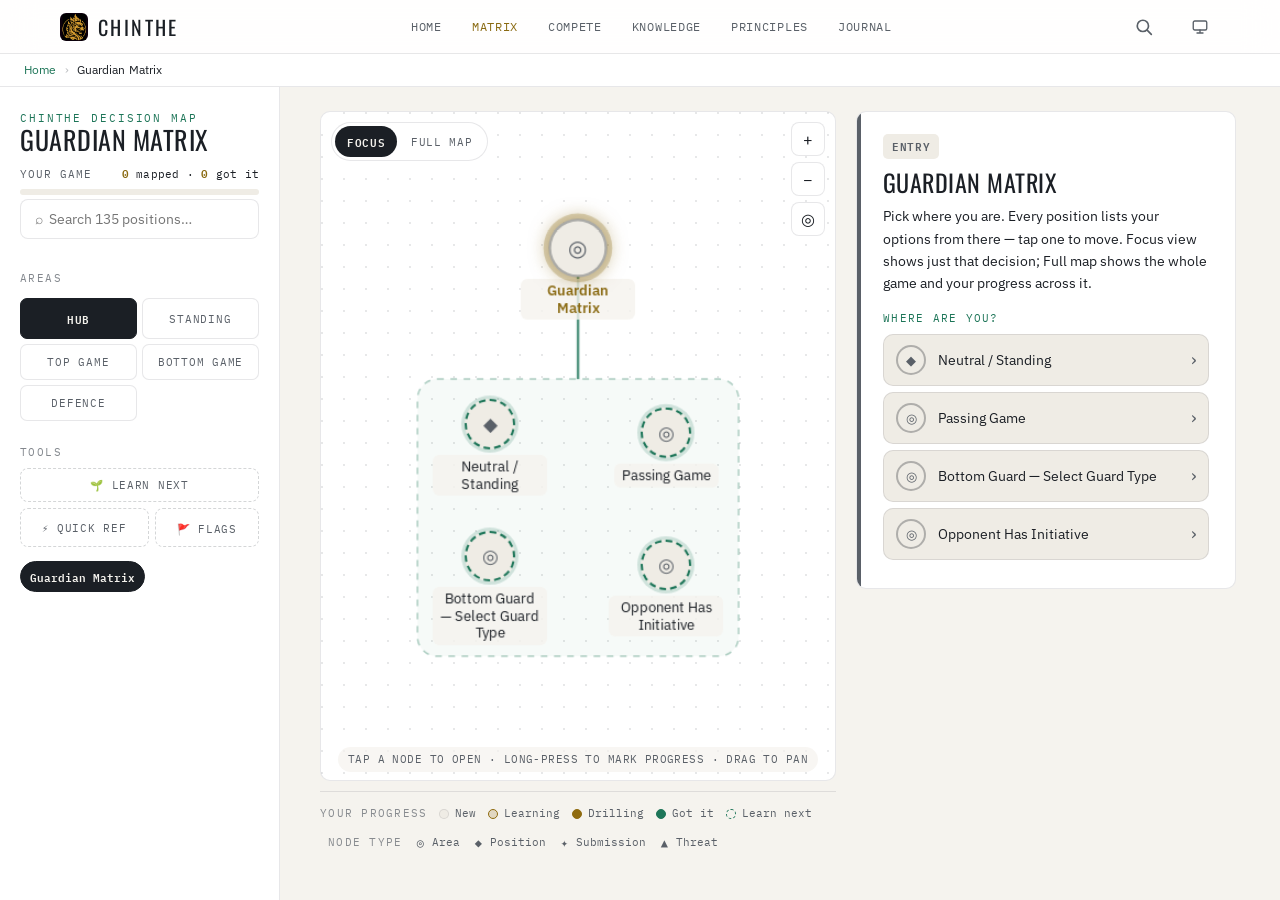
==== chinthe-guardian-matrix.html @ b6f57925 "Design system: light/dark/system themes, one app shell, 3-panel Knowledge Themes - Semantic tokens w" ====
<!DOCTYPE html>
<html lang="en">
<head>
<meta charset="UTF-8">
<script>/* theme before first paint: avoids a flash of the wrong theme */try{var t=localStorage.getItem("chinthe_theme");if(t==="light"||t==="dark")document.documentElement.setAttribute("data-theme",t);}catch(e){}</script>
<meta name="viewport" content="width=device-width, initial-scale=1.0">
<meta name="theme-color" content="#0A0E13" media="(prefers-color-scheme: dark)">
<meta name="theme-color" content="#F5F3EE" media="(prefers-color-scheme: light)">
<meta name="description" content="The Guardian Matrix: a no-gi competition decision map. Find your position, see every option, the ADCC points at stake, and how to drill it.">
<title>Guardian Matrix — CHINTHE</title>
<link rel="manifest" href="manifest.json">
<link rel="icon" type="image/png" href="chinthe-lion.png">
<link rel="preconnect" href="https://fonts.googleapis.com">
<link href="https://fonts.googleapis.com/css2?family=Oswald:wght@400;500;600;700&family=IBM+Plex+Sans:wght@400;500;600&family=IBM+Plex+Mono:wght@500;600&family=Noto+Sans+Myanmar:wght@400;600&display=swap" rel="stylesheet">
<link rel="stylesheet" href="chinthe.css">
<style>
/* ══════════════════════════════════════════════════════
   GUARDIAN MATRIX — Page-specific styles
   Tokens, resets, and nav come from chinthe.css
   This file: Matrix layout, sidebar, skill-tree canvas, nodes,
   detail cards, modals, flow view, controls.
   ONE cascade order. Zero !important.
══════════════════════════════════════════════════════ */

/* ── Matrix-local aliases → single source of truth in chinthe.css.
   No hard-coded colours here: these just give the app-shell shorter
   local names for the shared brand tokens. ── */
:root {
  --mat:        var(--bg);
  --mat-elev:   var(--surface);
  --mat-elev-2: var(--surface-2);
  --chalk:      var(--stone);
  --chalk-dim:  var(--stone-dim);
  /* --victory / --victory-dim inherited from chinthe.css */
}

/* ── Base body override (matrix is an app, not a document) ── */
body { background: var(--mat); color: var(--chalk); font-family: 'IBM Plex Sans', sans-serif; }

/* ══════════════════════════════════════════════════════
   MOBILE LAYOUT (default — single column, scrollable)
══════════════════════════════════════════════════════ */

/* Site nav uses chinthe.css .site-nav — override height for matrix */
.site-nav { height: var(--nav-h); }

/* Page shell: single column, full scroll */
.wrap {
  width: 100%;
  display: block; /* mobile: normal document flow */
}

/* Header (sidebar on desktop, stacked block on mobile) */
header {
  position: relative;   /* was sticky: it pinned ~430px of chrome over a 844px phone */
  z-index: 20;
  background: var(--mat);
  border-bottom: 1px solid var(--line);
  padding: 14px 16px 12px;
}

.eyebrow {
  font-family: 'IBM Plex Mono', monospace;
  font-size: var(--text-xs);
  letter-spacing: 0.2em;
  color: var(--jade-bright);
  text-transform: uppercase;
  margin-bottom: 2px;
}

.header-row {
  display: flex;
  align-items: flex-start;
  justify-content: space-between;
  gap: 12px;
  margin-bottom: 6px;
}

h1 {
  font-family: 'Oswald', sans-serif;
  font-weight: 400;
  font-size: 22px;
  letter-spacing: 0.03em;
  text-transform: uppercase;
  line-height: 1;
  margin: 0;
}
h1 span { color: var(--victory); }

.tagline  { font-size: 11px; color: var(--chalk-dim); line-height: 1.4; }
.myanmar-slot { font-family: 'Noto Sans Myanmar', sans-serif; font-size: var(--text-xs); color: var(--chalk-dim); margin-top: 2px; }

/* ── Progress card (mastery) ── */
.progress-card { margin-top: 12px; }
.progress-top { display: flex; align-items: baseline; justify-content: space-between; gap: 8px; margin-bottom: 6px; }
.progress-label { font-family: 'IBM Plex Mono', monospace; font-size: 10.5px; color: var(--chalk-dim); letter-spacing: 0.1em; text-transform: uppercase; }
.progress-figures { font-family: 'IBM Plex Mono', monospace; font-size: 11px; color: var(--chalk); letter-spacing: 0.02em; }
.progress-figures span { color: var(--gold); font-weight: 600; }
.progress-bar { height: 6px; border-radius: 999px; background: var(--mat-elev-2); overflow: hidden; }
.progress-bar-fill { height: 100%; width: 0; border-radius: 999px; background: linear-gradient(90deg, var(--victory), var(--jade-bright)); transition: width 0.4s ease; }

/* ── Nav groups: destinations and tools are different jobs, so they no
   longer sit in one undifferentiated row. ── */
.nav-group { margin-top: 14px; }
.nav-group-label {
  font-family: 'IBM Plex Mono', monospace;
  font-size: var(--text-xs);
  letter-spacing: 0.14em;
  text-transform: uppercase;
  color: var(--chalk-dim);
  opacity: 0.75;
  margin-bottom: 7px;
}

/* Section nav: horizontal scroll on mobile */
.section-nav {
  display: flex;
  gap: 6px;
  overflow-x: auto;
  scrollbar-width: none;
  padding-bottom: 2px;
}
.section-nav::-webkit-scrollbar { display: none; }

/* Tools read as secondary — ghosted until hovered */
.tool-row { display: flex; gap: 6px; flex-wrap: wrap; }
.tool-btn {
  flex: 1 1 auto;
  background: none;
  border: 1px dashed var(--line-strong);
  color: var(--chalk-dim);
  font-family: 'IBM Plex Mono', monospace;
  font-size: var(--text-xs);
  letter-spacing: 0.07em;
  text-transform: uppercase;
  padding: 9px 12px;
  border-radius: 8px;
  cursor: pointer;
  white-space: nowrap;
  transition: color 0.15s, border-color 0.15s;
}
.tool-btn:hover { color: var(--chalk); border-color: var(--chalk-dim); }

.nav-btn {
  flex-shrink: 0;
  background: var(--mat-elev);
  border: 1px solid var(--line);
  color: var(--chalk-dim);
  font-family: 'IBM Plex Mono', monospace;
  font-size: var(--text-xs);
  letter-spacing: 0.07em;
  text-transform: uppercase;
  padding: 8px 12px;
  border-radius: 8px;
  cursor: pointer;
  white-space: nowrap;
  transition: background 0.15s, color 0.15s, border-color 0.15s;
}
.nav-btn.active { background: var(--chalk); color: var(--mat); border-color: var(--chalk); font-weight: 600; }

/* ── Search: persistent, not a hidden toggle. With 102 nodes this is the
   fastest path to any position, so it earns permanent real estate. ── */
.search-panel { display: block; margin-top: 12px; }
.search-panel input {
  width: 100%;
  background: var(--mat-elev);
  border: 1px solid var(--line);
  border-radius: 8px;
  color: var(--chalk);
  font-family: 'IBM Plex Sans', sans-serif;
  font-size: 14px;
  padding: 11px 14px;
  outline: none;
}
.search-panel input:focus { border-color: var(--jade-bright); }
.search-results { margin-top: 8px; display: flex; flex-direction: column; gap: 6px; max-height: 240px; overflow-y: auto; }
.search-result {
  display: flex; justify-content: space-between; align-items: center;
  background: var(--mat-elev); border: 1px solid var(--line);
  border-radius: 8px; padding: 10px 12px; cursor: pointer; font-size: 13px;
}
.search-result:hover { background: var(--mat-elev-2); }
.search-empty { color: var(--chalk-dim); font-size: 12px; padding: 8px 2px; }

/* ── Chain breadcrumb ── */
.chain {
  display: flex;
  align-items: center;
  gap: 0;
  overflow-x: auto;
  padding: 10px 0 4px;
  scrollbar-width: none;
  margin-top: 8px;
}
.chain::-webkit-scrollbar { display: none; }
.chain-item { display: flex; align-items: center; flex-shrink: 0; }
.chain-node {
  font-family: 'IBM Plex Mono', monospace;
  font-size: var(--text-xs);
  padding: 5px 10px;
  border-radius: 999px;
  border: 1px solid var(--line);
  color: var(--chalk-dim);
  background: var(--mat-elev);
  white-space: nowrap;
  cursor: pointer;
}
.chain-node.current { color: var(--mat); background: var(--chalk); border-color: var(--chalk); font-weight: 600; }
.chain-link { width: 12px; height: 1px; background: var(--line); flex-shrink: 0; }

/* ── Main canvas ── */
/* Bottom padding clears the collapsed detail sheet's peek bar */
main { padding: 12px 16px 78px; }

/* ── Skill Tree ──
   A persistent, pannable/zoomable dendrogram (Diablo/Arc Raiders style).
   Node positions are computed once (buildTreeLayout) and never move —
   navigation only restyles states and re-centers the viewport. ── */
.tree-wrap {
  position: relative;
  width: 100%;
  height: 460px;
  margin-top: 4px;
  background:
    radial-gradient(circle at 1px 1px, var(--line) 1px, transparent 0) 0 0/22px 22px,
    var(--mat-elev);
  border: 1px solid var(--line);
  border-radius: var(--radius);
  overflow: hidden;
}
.tree-toolbar {
  position: absolute; top: 10px; right: 10px; z-index: 6;
  display: flex; flex-direction: column; gap: 6px;
}
.tree-tool-btn {
  width: 34px; height: 34px; border-radius: 8px;
  background: color-mix(in srgb, var(--surface) 85%, transparent); border: 1px solid var(--line);
  color: var(--chalk); font-family: 'IBM Plex Sans', sans-serif; font-size: 16px; line-height: 1;
  display: flex; align-items: center; justify-content: center;
  cursor: pointer; backdrop-filter: blur(6px); -webkit-backdrop-filter: blur(6px);
  transition: border-color 0.15s, color 0.15s;
}
.tree-tool-btn:hover { border-color: var(--gold); color: var(--gold); }
.tree-hint {
  position: absolute; left: 50%; bottom: 8px; transform: translateX(-50%);
  z-index: 6; font-family: 'IBM Plex Mono', monospace; font-size: 10.5px;
  letter-spacing: 0.04em; text-transform: uppercase; color: var(--chalk-dim);
  background: color-mix(in srgb, var(--bg) 70%, transparent); padding: 5px 10px; border-radius: 999px;
  pointer-events: none; opacity: 1; transition: opacity 0.4s;
  white-space: nowrap; max-width: calc(100% - 24px); overflow: hidden; text-overflow: ellipsis;
}
.tree-hint.faded { opacity: 0; }
.tree-viewport {
  position: absolute; inset: 0; overflow: hidden;
  cursor: grab; touch-action: none;
}
.tree-viewport.grabbing { cursor: grabbing; }
.tree-canvas {
  position: absolute; top: 0; left: 0;
  transform-origin: 0 0;
  will-change: transform;
}
.tree-edges { position: absolute; top: 0; left: 0; overflow: visible; pointer-events: none; }
.tree-edge {
  fill: none; stroke: color-mix(in srgb, var(--stone) 30%, transparent); stroke-width: 2;
  transition: stroke 0.3s, stroke-width 0.3s, filter 0.3s;
}
.tree-edge.lit {
  stroke: var(--gold); stroke-width: 3;
  filter: drop-shadow(0 0 4px color-mix(in srgb, var(--gold) 65%, transparent));
}
.tree-edge.tree-edge-jump { stroke-dasharray: 5 5; }
.tree-nodes { position: absolute; top: 0; left: 0; }

.tree-node {
  position: absolute; transform: translate(-50%, -50%);
  display: flex; flex-direction: column; align-items: center; gap: 5px;
  width: 104px; padding: 0; background: none; border: none; cursor: pointer;
  font-family: inherit;
}
.tree-node-badge {
  position: relative;
  width: 46px; height: 46px; border-radius: 50%; flex-shrink: 0;
  display: flex; align-items: center; justify-content: center;
  font-size: 17px; background: var(--mat-elev-2);
  border: 2px solid color-mix(in srgb, var(--stone) 30%, transparent); color: var(--chalk);
  transition: background 0.25s, border-color 0.25s, box-shadow 0.25s, transform 0.25s, color 0.25s;
  box-shadow: 0 2px 8px color-mix(in srgb, var(--shadow) 50%, transparent);
}
.tree-node-label {
  font-size: 13px; line-height: 1.2; text-align: center; color: var(--stone);
  max-width: 108px; background: color-mix(in srgb, var(--bg) 80%, transparent); border-radius: 6px;
  padding: 3px 7px; transition: color 0.25s;
}
/* Level-of-detail: when zoomed out for an overview, labels would render as
   unreadable slivers — hide them so the tree reads as a mastery heatmap.
   The focused node keeps its label. */
.tree-canvas.lod-badges .tree-node:not(.state-current) .tree-node-label { display: none; }
.tree-node-pts {
  display: block; margin-top: 1px; font-family: 'IBM Plex Mono', monospace;
  font-size: var(--text-xs); opacity: 0.85;
}

/* ── Mastery: the badge fill IS your progress on that node ──
   New (hollow grey) → Learning (amber outline) → Drilling (amber solid)
   → Got it (jade + ✓).

   SEMANTIC COLOUR RULE — one job per hue:
     gold    = brand / primary action / current focus / lit path   (navigation)
     amber   = in progress                                          (learning ramp)
     jade    = mastered / positive
     crimson = threat / destructive
     grey    = untouched / secondary
   The ramp deliberately avoids gold: it previously collided with the gold
   focus ring (a focused drilling node was gold-on-gold), and amber-vs-gold
   were too close to tell apart. Amber now carries the whole "in progress"
   idea, separated by fill weight instead of hue. */
.tree-node.m-new      .tree-node-badge { background: var(--surface-2); border-color: color-mix(in srgb, var(--stone) 32%, transparent); color: var(--stone-dim); }
.tree-node.m-learning .tree-node-badge { background: color-mix(in srgb, var(--victory) 16%, transparent); border-color: var(--victory); color: var(--victory); }
.tree-node.m-drilling .tree-node-badge { background: var(--victory); border-color: var(--victory); color: var(--on-accent); }
.tree-node.m-got      .tree-node-badge { background: var(--jade-bright); border-color: var(--jade-bright); color: var(--on-accent); }
.tree-node.m-got      .tree-node-label { color: var(--stone); }
.tree-node.m-new      .tree-node-label { color: var(--stone-dim); }

/* Got-it check pip */
.tree-node.m-got .tree-node-badge::after {
  content: "✓"; position: absolute; right: -4px; bottom: -4px;
  width: 16px; height: 16px; border-radius: 50%;
  background: var(--jade-bright); color: var(--on-accent);
  font-size: var(--text-xs); font-weight: 700; line-height: 1;
  display: flex; align-items: center; justify-content: center;
  border: 2px solid var(--mat);
}

/* "Learn next" cue — the growing edge of your game. Jade (growth/positive),
   a dashed ring so it never reads as the gold focus or an amber fill. */
.tree-node.is-suggested:not(.state-current) .tree-node-badge {
  border-color: var(--jade-bright);
  border-style: dashed;
  box-shadow: 0 0 0 3px color-mix(in srgb, var(--jade-bright) 18%, transparent);
}
@media (prefers-reduced-motion: no-preference) {
  .tree-node.is-suggested:not(.state-current) .tree-node-badge { animation: suggest-pulse 2.4s ease-in-out infinite; }
}
@keyframes suggest-pulse {
  0%, 100% { box-shadow: 0 0 0 3px color-mix(in srgb, var(--jade-bright) 12%, transparent); }
  50%      { box-shadow: 0 0 0 5px color-mix(in srgb, var(--jade-bright) 30%, transparent); }
}

.tree-node:hover:not(.state-current) .tree-node-badge { border-color: var(--gold); }

/* Focus: where you're reading right now — a gold ring layered over the
   mastery fill (so you see BOTH what you know and where you are). */
.tree-node.state-current .tree-node-badge {
  transform: scale(1.16);
  box-shadow: 0 0 0 4px color-mix(in srgb, var(--gold) 28%, transparent), 0 0 16px color-mix(in srgb, var(--gold) 55%, transparent);
}
.tree-node.state-current .tree-node-label { color: var(--gold); font-weight: 600; }

/* ── Decision focus on the tree ──
   The focused node, its options and the previous step stay full strength and
   readable at any zoom; everything else recedes. */
.tree-node.state-current, .tree-node.is-option, .tree-node.is-parent {
  transform: translate(-50%, -50%) scale(var(--focus-scale, 1));
  z-index: 2;
}
.tree-node.state-current { z-index: 3; }
.tree-node:not(.state-current):not(.is-option):not(.is-parent) { opacity: 0.42; transition: opacity 0.25s; }
.tree-node:not(.state-current):not(.is-option):not(.is-parent):hover { opacity: 1; }
.tree-node.is-option .tree-node-badge { border-color: var(--jade-bright); }
.tree-node.is-option .tree-node-label { color: var(--chalk); }
.tree-canvas.lod-badges .tree-node.is-option .tree-node-label,
.tree-canvas.lod-badges .tree-node.is-parent .tree-node-label { display: block; }
.tree-edge.option-edge { stroke: color-mix(in srgb, var(--jade-bright) 75%, transparent); stroke-width: calc(2.5px * var(--focus-scale, 1)); }
.tree-edge.lit { stroke-width: calc(3px * var(--focus-scale, 1)); }
.tree-edge.tree-edge-jump.option-edge { stroke-dasharray: calc(6px * var(--focus-scale, 1)) calc(6px * var(--focus-scale, 1)); }

/* ── Focus view: only the decision in front of you is drawn ── */
.tree-canvas.focus-view .tree-node:not(.state-current):not(.is-option):not(.is-parent),
.tree-canvas.focus-view .tree-edge:not(.focus-edge) { display: none; }
.tree-canvas.focus-view .tree-edge.focus-edge { stroke-dasharray: none; }
.tree-canvas.focus-view .tree-edge.focus-group { fill: color-mix(in srgb, var(--jade-bright) 4%, transparent); stroke: color-mix(in srgb, var(--jade-bright) 35%, transparent); stroke-width: 1.5; stroke-dasharray: 6 6; }
.tree-canvas.focus-view .tree-node.is-parent .tree-node-badge { border-style: dashed; }
.tree-canvas.focus-view .tree-node.is-parent .tree-node-label { color: var(--chalk-dim); }
@media (prefers-reduced-motion: no-preference) {
  .tree-canvas.focus-view .tree-node { transition: left 0.3s cubic-bezier(.2,.8,.2,1), top 0.3s cubic-bezier(.2,.8,.2,1); }
}
.view-switch {
  position: absolute; top: 10px; left: 10px; z-index: 6;
  display: inline-flex; padding: 3px; gap: 2px; border-radius: 999px;
  background: color-mix(in srgb, var(--surface) 88%, transparent); border: 1px solid var(--line);
  backdrop-filter: blur(6px); -webkit-backdrop-filter: blur(6px);
}
.view-switch button {
  font-family: 'IBM Plex Mono', monospace; font-size: var(--text-xs); letter-spacing: 0.06em;
  text-transform: uppercase; color: var(--chalk-dim); padding: 6px 12px; border-radius: 999px;
  min-height: 30px;
}
.view-switch button.active { background: var(--chalk); color: var(--mat); font-weight: 600; }
.view-switch button:focus-visible { outline: 2px solid var(--jade-bright); outline-offset: 1px; }

/* ── Options: the moves available from the focused node ── */
.came-from {
  display: inline-flex; align-items: center; gap: 4px; margin: 0 0 8px;
  background: none; border: none; padding: 2px 0; cursor: pointer;
  font-family: 'IBM Plex Mono', monospace; font-size: var(--text-xs);
  letter-spacing: 0.04em; color: var(--chalk-dim);
}
.came-from:hover { color: var(--chalk); }
.options { margin: 16px 0 6px; }
.options-label {
  font-family: 'IBM Plex Mono', monospace; font-size: var(--text-xs); color: var(--jade-bright);
  letter-spacing: 0.12em; text-transform: uppercase; margin-bottom: 8px;
}
.option-list { list-style: none; margin: 0; padding: 0; display: flex; flex-direction: column; gap: 6px; }
.option-btn {
  width: 100%; min-height: 48px; display: flex; align-items: center; gap: 12px;
  padding: 10px 12px; border-radius: 10px; text-align: left; cursor: pointer;
  background: var(--mat-elev-2); border: 1px solid var(--line); color: var(--chalk);
  font-family: inherit; transition: border-color 0.15s, background 0.15s;
}
.option-btn:hover, .option-btn:focus-visible { border-color: var(--jade-bright); background: var(--surface-3, var(--mat-elev-2)); }
.option-btn:focus-visible { outline: 2px solid var(--jade-bright); outline-offset: 2px; }
.option-glyph {
  width: 30px; height: 30px; flex-shrink: 0; border-radius: 50%;
  display: flex; align-items: center; justify-content: center; font-size: 13px;
  border: 2px solid color-mix(in srgb, var(--stone) 30%, transparent); color: var(--stone-dim); background: var(--surface-2);
}
.option-btn.m-learning .option-glyph { border-color: var(--victory); color: var(--victory); background: color-mix(in srgb, var(--victory) 16%, transparent); }
.option-btn.m-drilling .option-glyph { border-color: var(--victory); background: var(--victory); color: var(--on-accent); }
.option-btn.m-got      .option-glyph { border-color: var(--jade-bright); background: var(--jade-bright); color: var(--on-accent); }
.option-btn.type-threat .option-glyph { color: var(--danger); }
.option-title { flex: 1; min-width: 0; font-size: 14px; line-height: 1.3; }
.option-pts {
  flex-shrink: 0; font-family: 'IBM Plex Mono', monospace; font-size: 11px; font-weight: 600;
  padding: 3px 7px; border-radius: 5px;
}
.option-pts.pos  { background: var(--jade); color: var(--jade-bright); }
.option-pts.neg, .option-pts.loss { background: var(--danger-dim); color: var(--danger); }
.option-pts.win  { background: var(--victory); color: var(--mat); }
.option-arrow { flex-shrink: 0; color: var(--chalk-dim); font-size: 18px; line-height: 1; }
.detail-card .mastery-box { margin: 18px 0 0; }

@media (max-width: 899px) {
  .eyebrow, .tagline, .myanmar-slot { display: none; }
  .nav-group { margin-top: 10px; }
  .tool-row { flex-wrap: nowrap; overflow-x: auto; scrollbar-width: none; }
  .tool-row::-webkit-scrollbar { display: none; }
  .tool-btn { flex: 0 0 auto; }
  .tree-wrap { height: max(420px, calc(100svh - var(--nav-h) - 120px)); }
}


/* ── Back button ── */
.back-btn {
  display: inline-flex; align-items: center; gap: 6px;
  background: none; border: 1px solid var(--line);
  color: var(--chalk-dim); font-family: 'IBM Plex Mono', monospace;
  font-size: 11px; letter-spacing: 0.06em; text-transform: uppercase;
  padding: 7px 14px; border-radius: 999px; cursor: pointer;
  margin: 10px auto 0;
}
.back-btn:hover { border-color: var(--chalk-dim); color: var(--chalk); }
.back-row { display: flex; justify-content: center; }

/* ── Mobile: the node detail is a bottom sheet over the tree ──
   Previously it sat below the canvas, so every node tap meant scrolling
   down to read anything. As a sheet it rises where the thumb already is,
   and collapses to a peek bar that keeps the current node in view. ── */
#detailCard {
  position: fixed; left: 0; right: 0; bottom: 0; z-index: 60;
  max-height: 78vh; overflow-y: auto;
  background: var(--mat-elev);
  border-top: 1px solid var(--line-strong);
  border-radius: var(--radius-lg) var(--radius-lg) 0 0;
  box-shadow: 0 -8px 28px color-mix(in srgb, var(--shadow) 55%, transparent);
  transform: translateY(calc(100% - 54px));   /* collapsed → peek bar only */
  transition: transform 0.28s cubic-bezier(.2, .8, .2, 1);
  padding-bottom: calc(20px + env(safe-area-inset-bottom, 0px));
}
body.sheet-open #detailCard { transform: translateY(0); }

.sheet-handle {
  position: sticky; top: 0; z-index: 2;
  width: 100%; height: 54px;
  display: flex; align-items: center; gap: 10px;
  padding: 0 18px; background: var(--mat-elev);
  border: none; cursor: pointer; text-align: left;
  border-bottom: 1px solid var(--line);
}
.sheet-grabber {
  position: absolute; top: 7px; left: 50%; transform: translateX(-50%);
  width: 34px; height: 4px; border-radius: 999px; background: var(--line-strong);
}
.sheet-title {
  flex: 1; min-width: 0; overflow: hidden; text-overflow: ellipsis; white-space: nowrap;
  font-family: 'Oswald', sans-serif; font-size: 17px; letter-spacing: 0.02em;
  text-transform: uppercase; color: var(--chalk);
}
.sheet-caret { color: var(--chalk-dim); font-size: var(--text-xs); transition: transform 0.28s; }
body.sheet-open .sheet-caret { transform: rotate(180deg); }

/* ── Detail card ── */
.detail-card {
  background: var(--mat-elev); border: 1px solid var(--line);
  border-radius: var(--radius); padding: 18px 20px; margin-top: 0;
  position: relative; overflow: hidden;
}
.detail-card::before {
  content: ''; position: absolute; left: 0; top: 0; bottom: 0; width: 4px;
}
.detail-card.type-entry::before      { background: var(--chalk-dim); }
.detail-card.type-position::before   { background: var(--jade-bright); }
.detail-card.type-submission::before { background: var(--victory); }
.detail-card.type-counter::before    { background: var(--gold); }
.detail-card.type-threat::before     { background: var(--danger); }

.badges { display: flex; gap: 8px; align-items: center; margin-bottom: 10px; flex-wrap: wrap; }
.badge {
  font-family: 'IBM Plex Mono', monospace; font-size: 11px; font-weight: 600;
  letter-spacing: 0.06em; padding: 4px 9px; border-radius: 5px; text-transform: uppercase;
}
.badge.tag-entry      { background: var(--mat-elev-2); color: var(--chalk-dim); }
.badge.tag-position   { background: var(--jade); color: var(--jade-bright); }
.badge.tag-submission { background: var(--victory-dim); color: var(--victory); }
.badge.tag-counter    { background: var(--mat-elev-2); color: var(--gold); }
.badge.tag-threat     { background: var(--danger-dim); color: var(--danger); }
.badge.pts-pos  { background: var(--jade); color: var(--jade-bright); }
.badge.pts-neg  { background: var(--danger-dim); color: var(--danger); }
.badge.pts-win  { background: var(--victory); color: var(--mat); }
.badge.pts-loss { background: var(--danger-dim); color: var(--danger); }

.node-title {
  font-family: 'Oswald', sans-serif; font-weight: 400;
  font-size: 22px; text-transform: uppercase; letter-spacing: 0.02em;
  margin: 0 0 10px; line-height: 1.1;
}
.node-section { margin-top: 12px; }
.node-section .label {
  font-family: 'IBM Plex Mono', monospace; font-size: var(--text-xs); color: var(--chalk-dim);
  letter-spacing: 0.1em; text-transform: uppercase; margin-bottom: 4px;
}
.node-section p { margin: 0; font-size: 13.5px; line-height: 1.55; color: var(--chalk); }
.node-section.dim p     { color: var(--chalk-dim); }
.node-section.mistake p { color: var(--danger); }
.empty-note { text-align: center; color: var(--chalk-dim); font-size: 12px; margin-top: 10px; }

/* ── Mastery marker (in the detail card) ── */
.mastery-box {
  background: var(--mat-elev-2); border: 1px solid var(--line);
  border-radius: 10px; padding: 12px 14px; margin-bottom: 16px;
}
.mastery-box .label {
  font-family: 'IBM Plex Mono', monospace; font-size: 10.5px;
  color: var(--chalk-dim); letter-spacing: 0.1em; text-transform: uppercase; margin-bottom: 9px;
}
.mastery-btns { display: flex; gap: 6px; }
.mastery-btn {
  flex: 1; padding: 10px 6px; border-radius: 7px; cursor: pointer;
  font-family: 'IBM Plex Mono', monospace; font-size: 11.5px; letter-spacing: 0.03em; text-transform: uppercase;
  background: var(--mat-elev); border: 1px solid var(--line); color: var(--chalk-dim);
  transition: background 0.15s, border-color 0.15s, color 0.15s;
}
.mastery-btn:hover { border-color: var(--chalk-dim); color: var(--chalk); }
.mastery-btn.active.lvl-learning { background: color-mix(in srgb, var(--victory) 14%, transparent); border-color: var(--victory); color: var(--victory); font-weight: 600; }
.mastery-btn.active.lvl-drilling { background: color-mix(in srgb, var(--victory) 30%, transparent); border-color: var(--victory); color: var(--victory); font-weight: 600; }
.mastery-btn.active.lvl-got      { background: var(--jade); border-color: var(--jade-bright); color: var(--jade-bright); font-weight: 600; }

/* ── Quick ref list ── */
.quickref-list { display: flex; flex-direction: column; gap: 8px; }
.quickref-item {
  display: flex; justify-content: space-between; align-items: center;
  background: var(--mat-elev-2); border: 1px solid var(--line);
  border-radius: var(--radius); padding: 14px 16px; cursor: pointer;
}
.quickref-item:hover { background: var(--mat); }
.quickref-item .qr-title { font-family: 'Oswald', sans-serif; font-size: 16px; letter-spacing: 0.02em; text-transform: uppercase; }
.quickref-item .qr-sub { font-family: 'IBM Plex Mono', monospace; font-size: var(--text-xs); color: var(--chalk-dim); letter-spacing: 0.04em; margin-top: 2px; }
.qr-context { font-family: 'IBM Plex Mono', monospace; font-size: var(--text-xs); color: var(--jade-bright); margin-top: 2px; letter-spacing: 0.02em; }

/* ── Action row ── */
.action-row { display: flex; gap: 10px; flex-wrap: wrap; justify-content: center; margin-top: 14px; }
.export-row, .flag-row { display: none; }
.export-btn {
  background: none; border: 1px solid var(--gold); color: var(--gold);
  font-family: 'IBM Plex Mono', monospace; font-size: 11px; letter-spacing: 0.08em;
  text-transform: uppercase; padding: 9px 20px; border-radius: 999px; cursor: pointer;
}
.export-btn:hover { background: var(--gold-dim); }
.flag-btn {
  background: none; border: 1px solid var(--danger); color: var(--danger);
  font-family: 'IBM Plex Mono', monospace; font-size: 11px; letter-spacing: 0.08em;
  text-transform: uppercase; padding: 9px 20px; border-radius: 999px; cursor: pointer;
}
.flag-btn:hover { background: var(--danger-dim); }

/* ── Modals ── */
.modal-overlay {
  position: fixed; inset: 0; z-index: 100;
  background: var(--overlay);
  display: flex; align-items: flex-end; justify-content: center;
}
.modal {
  background: var(--mat-elev); border: 1px solid var(--line);
  border-radius: 16px 16px 0 0;
  width: 100%; max-width: 680px;
  padding: 20px 18px 36px;
  max-height: 80vh; display: flex; flex-direction: column; gap: 12px;
  overflow-y: auto;
}
.modal-header { display: flex; justify-content: space-between; align-items: center; }
.modal-title { font-family: 'Oswald', sans-serif; font-size: 20px; letter-spacing: 0.02em; text-transform: uppercase; }
.modal-close { background: none; border: none; color: var(--chalk-dim); font-size: 18px; cursor: pointer; padding: 4px; }
.modal-sub { font-family: 'IBM Plex Mono', monospace; font-size: 11px; color: var(--chalk-dim); letter-spacing: 0.04em; }
.modal-text {
  flex: 1; min-height: 120px; max-height: 35vh;
  background: var(--mat); border: 1px solid var(--line); border-radius: 8px;
  color: var(--chalk-dim); font-family: 'IBM Plex Mono', monospace; font-size: 11px;
  line-height: 1.6; padding: 12px; resize: none; outline: none; overflow-y: auto;
}
.modal-actions { display: flex; gap: 10px; }
.modal-action-btn {
  flex: 1; padding: 11px; border-radius: 8px; cursor: pointer;
  font-family: 'IBM Plex Mono', monospace; font-size: 11px; letter-spacing: 0.06em; text-transform: uppercase;
  border: 1px solid var(--line); background: var(--mat-elev-2); color: var(--chalk-dim);
  transition: opacity 0.15s;
}
.modal-action-btn.primary { background: var(--chalk); color: var(--mat); border-color: var(--chalk); }
.modal-action-btn:hover { opacity: 0.85; }
.modal-feedback {
  text-align: center; font-family: 'IBM Plex Mono', monospace; font-size: 11px;
  color: var(--jade-bright); letter-spacing: 0.08em; text-transform: uppercase;
}

/* ── Flag system ── */
.flag-type-row { display: flex; gap: 6px; flex-wrap: wrap; }
.flag-type-btn {
  flex: 1; min-width: 70px;
  background: var(--mat-elev-2); border: 1px solid var(--line); color: var(--chalk-dim);
  font-family: 'IBM Plex Mono', monospace; font-size: var(--text-xs); letter-spacing: 0.04em; text-transform: uppercase;
  padding: 8px 6px; border-radius: 6px; cursor: pointer; transition: background 0.15s;
}
.flag-type-btn.active { background: var(--danger-dim); color: var(--danger); border-color: var(--danger); font-weight: 600; }
#flagsCount { color: var(--danger); font-weight: 600; }
.flag-list-item {
  background: var(--mat-elev-2); border: 1px solid var(--line);
  border-left: 3px solid var(--danger); border-radius: 8px; padding: 12px 14px;
}
.flag-list-item .fl-title { font-family: 'Oswald', sans-serif; font-size: 15px; text-transform: uppercase; }
.flag-list-item .fl-meta { font-family: 'IBM Plex Mono', monospace; font-size: var(--text-xs); color: var(--chalk-dim); margin: 2px 0 6px; text-transform: uppercase; }
.flag-list-item .fl-note { font-size: 13px; line-height: 1.5; color: var(--chalk); }
.flag-list-item .fl-delete { margin-top: 8px; background: none; border: none; color: var(--chalk-dim); font-family: 'IBM Plex Mono', monospace; font-size: var(--text-xs); text-decoration: underline; cursor: pointer; padding: 0; }

/* ── Legend ── */
.legend {
  display: flex; gap: 12px; flex-wrap: wrap; align-items: center; justify-content: center;
  margin-top: 20px; padding-top: 14px; border-top: 1px solid var(--line);
  font-family: 'IBM Plex Mono', monospace; font-size: var(--text-xs); color: var(--chalk-dim);
}
.legend-heading { font-size: var(--text-xs); letter-spacing: 0.12em; text-transform: uppercase; color: var(--chalk-dim); opacity: 0.7; }
.legend-heading:not(:first-child) { margin-left: 8px; }
.legend-item { display: flex; align-items: center; gap: 6px; }
.dot { width: 10px; height: 10px; border-radius: 50%; border: 1.5px solid transparent; }
.dot.m-new      { background: var(--mat-elev-2); border-color: var(--line); }
.dot.m-learning { background: color-mix(in srgb, var(--victory) 20%, transparent); border-color: var(--victory); }
.dot.m-drilling { background: var(--victory); border-color: var(--victory); }
.dot.m-got      { background: var(--jade-bright); border-color: var(--jade-bright); }
.dot.dot-suggested { background: none; border-color: var(--jade-bright); border-style: dashed; }
.glyph-key { color: var(--chalk-dim); font-size: 12px; width: 12px; text-align: center; }

/* ── Brand footer ── */
footer.brand-footer {
  text-align: center; margin-top: 30px;
  font-family: 'IBM Plex Mono', monospace; font-size: var(--text-xs);
  color: var(--chalk-dim); letter-spacing: 0.12em; text-transform: uppercase;
}

/* ══════════════════════════════════════════════════════
   DESKTOP LAYOUT — 900px+
   True two-column app shell:
   LEFT  = sidebar (fixed width, full height, scrollable)
   RIGHT = canvas (flex remaining, full height, scrollable)
══════════════════════════════════════════════════════ */
@media (min-width: 900px) {

  /* Lock body to viewport — app frame, not document */
  html, body { height: 100%; overflow: hidden; }
  body { padding-bottom: 0; display: flex; flex-direction: column; }
  body > .site-nav, body > .breadcrumb { flex-shrink: 0; }

  /* Shell grid */
  .wrap {
    display: grid;
    grid-template-columns: 300px 1fr;
    grid-template-rows: 1fr;
    width: 100%;
    flex: 1 1 auto;
    min-height: 0;     /* fills what's left under nav + breadcrumb */
    overflow: hidden;
  }

  /* ── Sidebar ── */
  header {
    grid-column: 1;
    grid-row: 1;
    position: static;          /* grid places it; no sticky needed */
    height: 100%;
    overflow-y: auto;
    overflow-x: hidden;
    border-right: 1px solid var(--line);
    border-bottom: none;
    background: var(--mat-elev);
    padding: 20px 16px 40px;
    display: flex;
    flex-direction: column;
    gap: 0;
  }

  /* Sidebar title */
  h1             { font-size: 22px; }
  .tagline       { display: none; } /* not needed in app chrome */
  .myanmar-slot  { display: none; }
  .header-row    { margin-bottom: 8px; }
  .eyebrow       { font-size: var(--text-xs); margin-bottom: 3px; }
  .progress-card { margin-top: 4px; margin-bottom: 4px; }

  /* Sidebar nav: 2-column pill grid */
  .section-nav {
    display: grid;
    grid-template-columns: 1fr 1fr;
    gap: 5px;
    overflow: visible;
    margin-top: 12px;
    margin-bottom: 10px;
    padding-bottom: 0;
  }
  .nav-btn {
    flex-shrink: unset;
    width: 100%;
    text-align: center;
    font-size: 10.5px;
    padding: 9px 8px;
    border-radius: 7px;
    white-space: nowrap;
    overflow: hidden;
    text-overflow: ellipsis;
  }

  /* Search */
  .search-panel { margin-top: 0; margin-bottom: 10px; }
  .search-panel input { font-size: 14px; padding: 10px 14px; }
  .search-results { max-height: 240px; }

  /* Chain */
  .chain {
    flex-wrap: wrap;
    overflow: visible;
    gap: 4px;
    padding: 8px 0 4px;
    margin-top: 6px;
  }
  .chain-node { font-size: var(--text-xs); padding: 5px 9px; }

  /* ── Right canvas ── */
  main {
    grid-column: 2;
    grid-row: 1;
    height: 100%;
    overflow-y: auto;
    overflow-x: hidden;
    padding: 20px 28px 40px;
    display: flex;
    flex-direction: column;
  }

  /* Tree canvas fills remaining height in the flex column */
  .tree-wrap {
    flex: 1;
    min-height: calc(100vh - var(--nav-h) - 200px);
    height: auto;
    margin-top: 0;
  }

  /* Detail card — the mobile bottom sheet reverts to an inline card here */
  #detailCard {
    position: static; transform: none; max-height: none; overflow: visible;
    background: none; border-top: none; border-radius: 0; box-shadow: none;
    padding-bottom: 0; z-index: auto;
  }
  .sheet-handle { display: none; }
  .detail-card  { padding: 22px 26px; margin-top: 18px; }
  .node-title   { font-size: 26px; }
  .node-section p { font-size: 14px; line-height: 1.6; }

  /* Legend */
  .legend { justify-content: flex-start; }

  /* Modal: centered on desktop */
  .modal { border-radius: var(--radius-lg); align-self: center; }
}

/* Wide desktop: sidebar | tree | detail. The detail (objective, options,
   drills) sits beside the tree instead of below the fold. */
@media (min-width: 1024px) {
  .wrap { grid-template-columns: 248px 1fr; }
  header { padding: 18px 14px 32px; }
  main {
    display: grid;
    grid-template-columns: minmax(0, 1fr) clamp(340px, 30vw, 460px);
    grid-template-rows: minmax(0, 1fr) auto;
    column-gap: 20px;
    overflow: hidden;
    padding: 16px 20px 12px;
  }
  .tree-wrap { grid-column: 1; grid-row: 1; min-height: 0; height: auto; }
  .legend { grid-column: 1; grid-row: 2; margin-top: 10px; }
  .brand-footer { display: none; }
  .detail-pane {
    grid-column: 2; grid-row: 1 / 3; min-height: 0;
    overflow-y: auto; overscroll-behavior: contain; padding-right: 4px;
  }
  .detail-card { margin-top: 0; }
  .node-title { font-size: 24px; }
}

@media (min-width: 1280px) {
  .wrap { grid-template-columns: 280px 1fr; }
  header { padding: 24px 20px 48px; }
  main   { padding: 24px 40px 48px; }
  h1     { font-size: 24px; }
  .nav-btn         { font-size: 11px; padding: 10px 10px; }
}

@media (min-width: 1600px) {
  .wrap  { grid-template-columns: 300px 1fr; }
  main   { padding: 24px 32px 16px; column-gap: 28px; }
}
</style>

</head>
<body>
<nav class="site-nav">
  <div class="site-nav-inner">
    <a class="site-nav-brand" href="index.html">
      <img class="site-nav-lion" src="chinthe-lion.png" alt="" width="28" height="28">
      <span class="site-nav-wordmark">CHINTHE</span>
    </a>
    <div class="site-nav-links">
      <a class="site-nav-link" href="index.html">Home</a>
      <a class="site-nav-link active" href="chinthe-guardian-matrix.html">Matrix</a>
      <a class="site-nav-link" href="competition.html">Compete</a>
      <a class="site-nav-link" href="knowledge.html">Knowledge</a>
      <a class="site-nav-link" href="principles.html">Principles</a>
      <a class="site-nav-link" href="journal.html">Journal</a>
    </div>
  </div>
</nav>
<div class="wrap">
  <header>
    <div class="app-eyebrow">CHINTHE Decision Map</div>
    <div class="header-row">
      <h1 class="app-title">Guardian Matrix</h1>
    </div>
    <div class="tagline">Your map of the whole game. Study a node, mark what you're learning, watch your game fill in.</div>
    <div class="myanmar-slot">ခြင်္သေ့ — The Guardian Lion</div>

    <div class="progress-card">
      <div class="progress-top">
        <span class="progress-label">Your game</span>
        <span class="progress-figures"><span id="masteryMapped">0</span> mapped · <span id="masteryGot">0</span> got it</span>
      </div>
      <div class="progress-bar"><div class="progress-bar-fill" id="masteryBar"></div></div>
    </div>

    <div class="search-panel" id="searchPanel">
      <input type="search" id="searchInput" placeholder="⌕  Search 102 positions…" autocomplete="off" aria-label="Search positions">
      <div class="search-results" id="searchResults"></div>
    </div>

    <div class="nav-group">
      <div class="nav-group-label" id="areasLabel">Areas</div>
      <nav class="section-nav" id="sectionNav" aria-labelledby="areasLabel">
        <button class="nav-btn" data-jump="hub">Hub</button>
        <button class="nav-btn" data-jump="start">Standing</button>
        <button class="nav-btn" data-jump="pass">Top Game</button>
        <button class="nav-btn" data-jump="guard_bottom">Bottom Game</button>
        <button class="nav-btn" data-jump="def_start">Defence</button>
      </nav>
    </div>

    <div class="nav-group">
      <div class="nav-group-label">Tools</div>
      <div class="tool-row">
        <button class="tool-btn" type="button" id="learnNextBtn">🌱 Learn Next</button>
        <button class="tool-btn" type="button" id="quickRefToggle">⚡ Quick Ref</button>
        <button class="tool-btn" type="button" id="flagsToggle">🚩 Flags <span id="flagsCount"></span></button>
      </div>
    </div>

    <div class="chain" id="chainTrail"></div>
  </header>

  <main>
    <div class="tree-wrap" id="treeWrap">
      <div class="view-switch" role="group" aria-label="Tree view">
        <button type="button" data-view="focus">Focus</button>
        <button type="button" data-view="map">Full map</button>
      </div>
      <div class="tree-toolbar">
        <button class="tree-tool-btn" id="treeZoomIn" type="button" aria-label="Zoom in">+</button>
        <button class="tree-tool-btn" id="treeZoomOut" type="button" aria-label="Zoom out">−</button>
        <button class="tree-tool-btn" id="treeRecenter" type="button" aria-label="Center on current node">◎</button>
      </div>
      <div class="tree-hint" id="treeHint">Tap a node to open · Long-press to mark progress · Drag to pan</div>
      <div class="tree-viewport" id="treeViewport">
        <div class="tree-canvas" id="treeCanvas">
          <svg class="tree-edges" id="treeEdges"></svg>
          <div class="tree-nodes" id="treeNodes"></div>
        </div>
      </div>
    </div>
    <aside class="detail-pane" id="detailPane" aria-label="Selected position">
      <div id="detailCard"></div>
      <div class="action-row">
        <div class="export-row" id="exportRow" style="display:none;">
          <button class="export-btn" id="exportBtn">↗ Export this chain</button>
        </div>
        <div class="flag-row" id="flagRow" style="display:none;">
          <button class="flag-btn" id="flagBtn">🚩 Flag this node</button>
        </div>
      </div>
    </aside>

    <!-- Flag modal -->
    <div class="modal-overlay" id="flagModal" style="display:none;">
      <div class="modal">
        <div class="modal-header">
          <div class="modal-title">Flag: <span id="flagNodeTitle"></span></div>
          <button class="modal-close" id="flagModalClose">✕</button>
        </div>
        <div class="modal-sub">What's wrong, missing, or off about this node?</div>
        <textarea class="modal-text" id="flagInput" placeholder="e.g. 'The grip he showed was different — near hand on collar, not sleeve.'" style="color:var(--chalk);min-height:100px;"></textarea>
        <div class="flag-type-row">
          <button class="flag-type-btn active" data-flagtype="wrong">Wrong</button>
          <button class="flag-type-btn" data-flagtype="missing">Missing</button>
          <button class="flag-type-btn" data-flagtype="confusing">Confusing</button>
          <button class="flag-type-btn" data-flagtype="good">Actually great</button>
        </div>
        <div class="modal-actions">
          <button class="modal-action-btn primary" id="flagSubmit">Save flag</button>
        </div>
      </div>
    </div>

    <!-- Flags list modal -->
    <div class="modal-overlay" id="flagsListModal" style="display:none;">
      <div class="modal">
        <div class="modal-header">
          <div class="modal-title">All Flags</div>
          <button class="modal-close" id="flagsListClose">✕</button>
        </div>
        <div class="modal-sub" id="flagsListSub"></div>
        <div class="quickref-list" id="flagsListBody" style="max-height:45vh;overflow-y:auto;"></div>
        <div class="modal-actions">
          <button class="modal-action-btn primary" id="flagsCopyBtn">Copy all as text</button>
          <button class="modal-action-btn" id="flagsClearBtn">Clear all</button>
        </div>
        <div class="modal-feedback" id="flagsCopyFeedback" style="display:none;">✓ Copied</div>
      </div>
    </div>

    <!-- Export modal -->
    <div class="modal-overlay" id="exportModal" style="display:none;">
      <div class="modal">
        <div class="modal-header">
          <div class="modal-title">Chain Export</div>
          <button class="modal-close" id="modalClose">✕</button>
        </div>
        <div class="modal-sub" id="modalSub"></div>
        <textarea class="modal-text" id="exportText" readonly></textarea>
        <div class="modal-actions">
          <button class="modal-action-btn primary" id="copyBtn">Copy to clipboard</button>
          <button class="modal-action-btn" id="downloadBtn">Download .md</button>
        </div>
        <div class="modal-feedback" id="copyFeedback" style="display:none;">✓ Copied</div>
      </div>
    </div>

    <!-- Quick Reference modal -->
    <div class="modal-overlay" id="quickRefModal" style="display:none;">
      <div class="modal">
        <div class="modal-header">
          <div class="modal-title">Quick Reference</div>
          <button class="modal-close" id="quickRefClose">✕</button>
        </div>
        <div class="modal-sub">One tap to your core positions — no tree navigation.</div>
        <div class="quickref-list" id="quickRefList"></div>
      </div>
    </div>

    <div class="legend">
      <span class="legend-heading">Your progress</span>
      <div class="legend-item"><span class="dot m-new"></span> New</div>
      <div class="legend-item"><span class="dot m-learning"></span> Learning</div>
      <div class="legend-item"><span class="dot m-drilling"></span> Drilling</div>
      <div class="legend-item"><span class="dot m-got"></span> Got it</div>
      <div class="legend-item"><span class="dot dot-suggested"></span> Learn next</div>
      <span class="legend-heading">Node type</span>
      <div class="legend-item"><span class="glyph-key">◎</span> Area</div>
      <div class="legend-item"><span class="glyph-key">◆</span> Position</div>
      <div class="legend-item"><span class="glyph-key">✦</span> Submission</div>
      <div class="legend-item"><span class="glyph-key">▲</span> Threat</div>
    </div>

    <footer class="brand-footer">Chinthe — Guardian Matrix — Alpha</footer>
  </main>
</div>

<script>
// type: entry | position | submission | counter | threat
// points: number, "WIN", "LOSS", or null
const NODES = {
  hub: {
    title: "Guardian Matrix", type: "entry", points: null,
    mechanics: "Pick where you are. Every position lists your options from there — tap one to move. Focus view shows just that decision; Full map shows the whole game and your progress across it.",
    children: ["start","pass","guard_bottom","def_start"]
  },
  start: {
    title: "Neutral / Standing", type: "position", points: 0,
    objective: "Establish the tempo of the exchange — decide whether you're initiating or reacting, and act on it immediately rather than circling.",
    mechanics: "Match start or a reset. Under ADCC, no positive points are scored in the first half (negative points still count, including for pulling guard); points go live in the second half and overtime.",
    commonMistake: "Circling and hand-fighting without committing to an entry — wastes the neutral position, where you have the most initiative available.",
    drill: "Entry commitment drill: 30-second rounds, must commit to a shot or throw attempt at least once every 5 seconds — no stalling.",
    children: ["hand_fight","td_wrestling","td_judo","guard_pull","def_takedown_threat"]
  },
  td_wrestling: {
    title: "Wrestling Shot", type: "entry", points: null,
    objective: "Commit fully to the level change before the opponent can sprawl — hesitation is what gets shots stuffed.",
    mechanics: "Level change, penetration step, drive through the hips. Finish past the legs — don't settle for dumping them to guard.",
    commonMistake: "Shooting from too far away or not fully changing levels — a half-committed shot is the easiest one to sprawl.",
    drill: "Penetration step drill: 20 reps focusing on hip-to-heel drive and head position, partner stationary, then live at 50%.",
    children: ["td_clean","td_standard","def_headlock_threat"]
  },
  td_judo: {
    title: "Judo Throw Entry", type: "entry", points: null,
    objective: "Win the grip fight before attempting the throw — most failed throws are grip failures, not technique failures.",
    mechanics: "Grip fight to kuzushi (off-balance), commit to the throw — o-soto-gari, seoi-nage, or your preferred entry.",
    commonMistake: "Attacking the throw before establishing a dominant grip — telegraphs the attempt and gives the opponent time to counter or defend.",
    drill: "Grip fighting isolation: 2-minute rounds, no throws allowed, win the grip battle only.",
    children: ["td_clean","td_standard","turtle_from_throw"]
  },
  guard_pull: {
    title: "Guard Pull", type: "position", points: -1,
    objective: "If you pull guard, pull with immediate intent — have the sweep or submission attempt already in motion before you hit the floor.",
    mechanics: "ADCC scores pulling guard as −1 at any point in the match (sitting or jumping to guard and staying down 3+ seconds without a takedown attempt). Pull only with an attack already in motion — and remember the point.",
    commonMistake: "Pulling guard to stall rather than to attack — costs a point and signals passivity to the referee.",
    drill: "Guard pull to immediate attack: 10 reps, must be attacking a sweep or submission within 2 seconds of hitting the mat.",
    children: ["guard_bottom"]
  },
  td_clean: {
    title: "Clean Takedown", type: "position", points: 4,
    objective: "Convert the shot into a scoring position with zero recovery window for the opponent.",
    mechanics: "Any takedown that lands past the guard and is stabilised for 3 seconds. Under ADCC that scores 4 instead of 2 — the difference is driving past the legs rather than dumping them into guard.",
    commonMistake: "Finishing the takedown at the knees instead of driving through — leaves the pass still to be won separately.",
    drill: "10 reps: shot to crossbody pin, partner starts resisting the moment your hand touches the leg.",
    children: ["pass"]
  },
  td_standard: {
    title: "Standard Takedown", type: "position", points: 2,
    objective: "Bank the 2 points cleanly and immediately start the pass — don't pause to celebrate the takedown.",
    mechanics: "Ends in guard or half guard, opponent's hips down and held 3 seconds.",
    commonMistake: "Stalling on top after the takedown instead of attacking the pass — gives the opponent time to recover and invites a stalemate.",
    drill: "Takedown-to-pass chain: 10 reps shooting to a standard finish, pass attempt begins the moment the 3-second count ends.",
    children: ["pass","guard_bottom"]
  },
  td_stuffed: {
    title: "Front Headlock", type: "entry", points: null,
    objective: "You've stuffed their shot or snapped them down. The front headlock is the entry to your guillotine, D'Arce, anaconda and back take, so treat it as position gained.",
    mechanics: "Head and arm control in front of them, your chest on their head, hips back. Chin strap under their chin, and control their near arm. From here: guillotine, D'Arce (they post or reach), anaconda (arm-in, roll), or go-behind to the back.",
    commonMistake: "Disengaging and resetting to neutral after the sprawl instead of immediately establishing head-and-arm control.",
    drill: "Sprawl-and-control drill: partner shots are stuffed, 10 reps — measure time from sprawl to front headlock grip established.",
    children: ["guillotine","fh_darce","fh_anaconda","fh_go_behind","backtake_headlock"]
  },
  turtle_from_throw: {
    title: "Opponent Turtles", type: "entry", points: null,
    objective: "Stay connected and on the hip — don't let them stand back up out of turtle before the seatbelt is established.",
    mechanics: "Throw is defended by turning away or down — opponent ends in turtle.",
    commonMistake: "Pausing on top of the turtle to decide what to do — they will stand up in that window.",
    drill: "Throw-to-turtle-to-back chain: 10 reps, throw attempt → turtle position → seatbelt locked, no pauses between phases.",
    children: ["backtake_turtle","turtle_top"]
  },
  guard_bottom: {
    title: "Bottom Guard — Select Guard Type", type: "entry", points: null,
    objective: "Choose the guard that best matches your gripping situation and the opponent's passing posture — the wrong guard costs more energy than the right guard earns.",
    mechanics: "Six primary no-gi guards. Seated guard: upright, built for wrestling up and leg entries. Closed guard: posture control and submissions. Half guard: underhook battle. Butterfly: hooks and elevation. Single Leg X: one-leg control platform. X Guard: full elevation. Seated guard, butterfly and half guard suit athletes who like to wrestle up and fight for underhooks.",
    commonMistake: "Defaulting to closed guard in every scramble — closed guard is safe but low-return in no-gi; butterfly and half guard offer more back-take opportunities.",
    drill: "Guard type switching: partner starts passing, identify the guard type available from the scramble and call it before establishing. 10 reps.",
    children: ["guard_seated","guard_closed","guard_half","guard_butterfly","guard_slx","guard_x","def_guard_threat"]
  },
  guard_closed: {
    title: "Closed Guard", type: "position", points: 0,
    objective: "Keep their posture broken at all times — a broken posture makes submissions and sweeps live simultaneously.",
    mechanics: "Legs locked around their waist, feet crossed. Primary tools: posture break (pull their head down with a collar tie or arm drag), grip fight for wrist control, choose between sweep or submission based on their posture response.",
    commonMistake: "Holding closed guard passively without attacking — passive closed guard in no-gi invites a stacking pass and a referee's passivity warning.",
    drill: "Closed guard posture control: maintain broken posture for 30 seconds while partner attempts to posture up. 5 reps — if they posture, the rep resets.",
    children: ["cg_armbar","cg_triangle","cg_guillotine_entry","cg_kimura","cg_hip_bump","cg_scissor"]
  },
  cg_armbar: {
    title: "Armbar (Closed Guard)", type: "submission", points: "WIN",
    objective: "Use their postured-up response against them — the armbar from guard is most live when they try to push up and post.",
    mechanics: "Control the wrist, pull it across your centerline, hip escape 90 degrees to create the angle, swing the outside leg over their face, lock the thighs, lift the hips and extend.",
    commonMistake: "Attempting the armbar without hip-escaping to 90 degrees first — a square armbar from guard is easy to posture out of.",
    drill: "Hip-escape-to-armbar: from closed guard, partner postures, hip escape to 90 degrees before swinging the leg. Measure whether angle is achieved before the swing. 10 reps.",
    defense: "Stacking and posturing before the hip escape completes; hitchhiker grip.",
    children: ["armbar_defended"]
  },
  cg_triangle: {
    title: "Triangle (Closed Guard)", type: "submission", points: "WIN",
    objective: "Push one arm across and pull the head down simultaneously — both actions must happen at the same time, not sequentially.",
    mechanics: "Control one wrist, push it across their centerline (outside your leg), pull the head down with the other arm simultaneously, open the guard and swing the outside leg over the neck, lock figure-four with your legs — outside ankle behind the inside knee. Squeeze knees, pull head down, push hips up.",
    commonMistake: "Pushing the arm across without simultaneously breaking posture — they posture before the leg gets over.",
    drill: "Triangle entry timing: from closed guard, execute push-pull simultaneously, partner resists at 50%. 10 reps measuring simultaneous action.",
    defense: "Posturing before the leg locks; stacking and rotating the trapped arm out.",
    children: ["triangle_defended"]
  },
  cg_guillotine_entry: {
    title: "Guillotine Setup (Closed Guard)", type: "entry", points: null,
    objective: "Take the guillotine when their head drops inside the guard — the closed guard adds hip pressure that multiplies the choking effect.",
    mechanics: "When their head drops inside the guard: wrap the choking arm under the chin, close the guard and squeeze while pulling up and extending the hips. The guard pressure replaces the need for a figure-four finish — the hip extension does the work.",
    commonMistake: "Going for the guillotine with the head outside the guard — a head-outside guillotine from guard loses the hip-pressure advantage.",
    drill: "Closed guard guillotine entry: partner drops posture inside guard, wrap and close within 1 second. 10 reps.",
    children: ["guillotine"]
  },
  cg_kimura: {
    title: "Kimura (Closed Guard)", type: "submission", points: "WIN",
    objective: "Use the kimura as both a submission and a positional control tool — the grip itself controls their entire upper body before the finish.",
    mechanics: "When they post their far hand on the mat: catch the wrist with your near hand, rotate your far arm over the top and grab your own wrist (figure-four lock). Pull the wrist toward their shoulder blade while lifting the elbow. The closed guard prevents their escape while you rotate the arm.",
    commonMistake: "Letting them posture before the figure-four is locked — a kimura without the lock is easy to defend.",
    drill: "Kimura grip drill: from closed guard, establish the figure-four within 3 seconds of a partner posting their hand. 10 reps.",
    defense: "Clasping their own hands to prevent the figure-four; rolling toward the trapped arm to relieve shoulder pressure.",
    children: ["cg_hip_bump","cg_guillotine_entry"]
  },
  cg_hip_bump: {
    title: "Hip Bump Sweep", type: "position", points: 2,
    objective: "Time it to the moment they posture up and sit back — their weight comes off you and onto their heels, and that's when you sit up into them.",
    mechanics: "Open the guard and sit up, posting one hand on the mat behind you. Reach your other arm over their shoulder to trap their arm on that side. Drive your hips up and into them, rolling them toward the trapped arm, and come up in mount.",
    commonMistake: "Bumping while they're leaning into you — the sweep needs them sitting back. And forgetting to trap the arm, so they simply post on that side.",
    drill: "Hip bump timing: partner postures up on your signal, sit up and bump within half a second. 10 reps each side.",
    children: ["mount","cg_kimura"]
  },
  cg_scissor: {
    title: "Scissor Sweep", type: "position", points: 2,
    objective: "The scissor works best on opponents trying to stand or pull their hips back — use their forward posture against them.",
    mechanics: "From open guard: one shin across their hip (horizontal), other leg hooks behind their knee (vertical). Grip their sleeve or wrist and their collar or head. Simultaneously pull the sleeve toward the mat and scissor both legs — horizontal leg pushes the hip, vertical leg sweeps the knee.",
    commonMistake: "Using the scissor against a deeply postured opponent instead of one sitting relatively upright — it requires their weight to be forward.",
    drill: "Scissor sweep mechanics: partner in upright passing posture, both legs action is simultaneous. 10 reps each side.",
    children: ["pass_complete","mount"]
  },
  guard_half: {
    title: "Half Guard (bottom)", type: "position", points: 0,
    objective: "The underhook is the entire game — with it you have a back take, a sweep, and a stand-up. Without it you have nothing.",
    mechanics: "One of their legs is trapped between both of yours. Immediate priorities: deny their cross-face, fight for the near-side underhook, hip escape to your side. Never be flat on your back in half guard.",
    commonMistake: "Being flat on your back in half guard — flat half guard gives them the cross-face, which leads to the whizzer, which shuts everything down.",
    drill: "Half guard base: from flat half guard, hip escape to your side within 2 seconds. 10 reps against a partner actively trying to flatten you.",
    children: ["hg_underhook","hg_dogfight","hg_back_take","def_guard_threat"]
  },
  hg_underhook: {
    title: "Underhook Battle (Half Guard)", type: "entry", points: null,
    objective: "Win the underhook race — it determines which direction the entire half guard resolves.",
    mechanics: "From your side in half guard: drive the near arm under their armpit before they can establish the whizzer over it. Once the underhook is in, bump their weight off you and either take the back or sit up to the dog fight.",
    commonMistake: "Reaching for the underhook before hip-escaping to your side — reaching from flat allows them to easily whizzer the arm down.",
    drill: "Underhook race: both players in half guard, race to establish underhook OR whizzer from start position. First grip wins. 15 reps.",
    children: ["hg_dogfight","hg_old_school","hg_back_take"]
  },
  hg_dogfight: {
    title: "Dog Fight (Half Guard)", type: "position", points: 0,
    objective: "Commit to the back take or the sweep within 2 seconds — the dog fight is a decision point, not a resting position.",
    mechanics: "Both athletes on all fours, half guard still active. Underhook gives you initiative: take the back (step behind and insert hooks) or dump them forward (sweep). They're trying to re-flatten you or take your back. Make the call quickly.",
    commonMistake: "Staying in the dog fight too long — indecision lets the passer re-establish chest-to-chest pressure and start flattening you.",
    drill: "Dog fight decision: reach dog fight, go live — commit to back take or forward sweep within 2 seconds. 10 reps.",
    children: ["hg_back_take","hg_old_school","pass_smash"]
  },
  hg_old_school: {
    title: "Old School Sweep (Half Guard)", type: "position", points: 2,
    objective: "Use the underhook to block their weight transfer and roll them — when they're base-heavy over you, the old school catches them.",
    mechanics: "From underhook in dog fight: block their near leg with your trapped leg, use the underhook to pull their shoulder toward you and roll them over the trapped leg. Come up in top position.",
    commonMistake: "Attempting the sweep before their weight commits forward — a balanced opponent absorbs the roll and dumps you onto your back.",
    drill: "Old school timing: from dog fight, partner commits weight forward on signal, execute within half a second. 10 reps.",
    children: ["pass_complete","mount"]
  },
  hg_back_take: {
    title: "Back Take (from Half Guard)", type: "position", points: 3,
    objective: "The underhook in half guard is the most direct no-gi back take available after the front headlock — use it every time it's live.",
    mechanics: "From underhook in dog fight: step the inside foot behind their hip (outside step), drive the underhook shoulder through toward their back, follow with the outside leg and establish hooks. Seatbelt goes on as you come behind them.",
    commonMistake: "Reaching for the back with the hands before the inside foot steps — no footwork means no angle, and they can simply face you down.",
    drill: "Half guard back take: from underhook in dog fight, step-and-follow to hooks in. 10 reps measuring whether both hooks are established before the seatbelt.",
    children: ["rnc"]
  },
  guard_butterfly: {
    title: "Butterfly Guard", type: "position", points: 0,
    objective: "Stay upright and active — butterfly guard is dead the moment you lean back. Sit tall, threaten underhooks, force them to choose between the sweep and the back take.",
    mechanics: "Seated, both hooks inside their legs (insteps under their thighs). Grips: double underhooks (back take threat), one underhook one overhook (sweep), or wrist control. Every frame and grip must threaten something — passive butterfly is just sitting on the floor.",
    commonMistake: "Leaning back with butterfly hooks — leaning back removes your ability to elevate, kills the sweep threat, and eliminates the back take threat simultaneously.",
    drill: "Butterfly posture: maintain upright posture with active hooks for 2 minutes against a standing or kneeling partner. Never lean back.",
    children: ["bg_elevate","bg_arm_drag","bg_x_entry","def_guard_threat"]
  },
  bg_elevate: {
    title: "Butterfly Elevator Sweep", type: "position", points: 2,
    objective: "Lift at the exact moment they commit their weight to one side — off-balance opponents are swept, balanced ones aren't.",
    mechanics: "From butterfly with an underhook: wait for their weight to shift over one hip. Drive the hook on that side up into their inner thigh while pulling their upper body down with the underhook. The lift and the pull happen simultaneously — not sequentially. End in mount or top-half.",
    commonMistake: "Lifting when they're square and balanced — a square opponent absorbs the hook and the attempt telegraphs your intent.",
    drill: "Elevator timing: partner shifts weight randomly, lift only when they're one-sided. 10 reps, must be correctly timed.",
    children: ["mount","pass_complete"]
  },
  bg_arm_drag: {
    title: "Arm Drag (Butterfly)", type: "entry", points: null,
    objective: "The arm drag from butterfly is one of the most reliable no-gi back takes — the hooks create positional control that makes the drag stick.",
    mechanics: "From butterfly: control their wrist with your near hand, far hand grips behind their tricep. Pull the wrist across your centerline while bumping the arm-dragged side with your butterfly hook. Their arm crosses their body, exposing the back — step around and establish hooks.",
    commonMistake: "Dragging the arm without simultaneously bumping with the butterfly hook — the drag alone without the hook is easy to resist.",
    drill: "Arm drag to back: arm drag with simultaneous hook bump, finish at seatbelt. 10 reps.",
    children: ["bg_back_take"]
  },
  bg_x_entry: {
    title: "Entry to Single Leg X", type: "entry", points: null,
    objective: "Use the butterfly hook already inside to transition to single leg X when they stand or base back — the entry is nearly automatic.",
    mechanics: "When they stand or base back: slide one butterfly hook to their ankle (becomes the X hook), other hand grabs their ankle or heel, sit back and establish SLX with full leg control.",
    commonMistake: "Reaching for the heel before hip-escaping to perpendicular — the SLX requires you on your back perpendicular to their leg, not seated.",
    drill: "Butterfly-to-SLX: partner bases back on signal, complete SLX entry within 1 second. 10 reps.",
    children: ["guard_slx"]
  },
  guard_slx: {
    title: "Single Leg X (SLX)", type: "position", points: 0,
    objective: "Control the heel and the hip simultaneously — without both, the SLX is just a leg in your lap.",
    mechanics: "One hook under their knee (X hook / inside hook), outside hand controls the heel, inside hand frames on their hip or controls the ankle. Perpendicular to their leg. Active platform for sweeps, back takes, and leg entanglement entries.",
    commonMistake: "Holding SLX without heel control — without the heel they have full mobility and the guard collapses under any pressure.",
    drill: "SLX control: establish SLX, partner attempts to step over and clear, maintain heel and hip control for 30 seconds. 5 reps.",
    children: ["slx_sweep","slx_back_take","leg_entanglement","guard_x"]
  },
  slx_sweep: {
    title: "SLX Sweep", type: "position", points: 2,
    objective: "Elevate and rotate the controlled leg to off-balance rather than pulling straight back — a straight pull lets them hop over.",
    mechanics: "From SLX: drive the X hook up into their inner thigh to break their base on that side, simultaneously rotate the leg outward. Come up to top position as they go down.",
    commonMistake: "Pulling the controlled leg toward you without the rotational component — they step over the straight pull and maintain standing base.",
    drill: "SLX sweep: drive the hook up and rotate simultaneously, partner at 50% resistance. 10 reps.",
    children: ["pass_complete","mount"]
  },
  slx_back_take: {
    title: "Back Take (from SLX)", type: "position", points: 3,
    objective: "Use the leg control to spin behind rather than sweeping — when they base back against the sweep, the back take opens.",
    mechanics: "From SLX, when they post the far leg to defend the sweep: release the X hook, spin under them and behind, establish hooks as they step over. Heel control stays live throughout the spin.",
    commonMistake: "Releasing heel control before the spin is complete — losing the heel lets them step away and disengage entirely.",
    drill: "SLX back take spin: partner resists the sweep and posts the far leg, complete the spin to hooks-in. 10 reps.",
    children: ["rnc"]
  },
  guard_x: {
    title: "X Guard", type: "position", points: 0,
    objective: "Get under their hips and take one leg off the floor — X guard works when their weight is balanced on a single foot.",
    mechanics: "You're underneath them controlling one leg: one foot pushes the front of that hip or thigh, the other hooks behind the same knee, so your legs cross in an X. Hug the controlled leg. Extend the hooks to lift it — they're left balancing on the other foot, which is what the sweeps attack.",
    commonMistake: "Playing X guard from too far away — if your hips aren't under theirs, you can't lift the leg and they simply step out.",
    drill: "X guard entry and lift: from butterfly or SLX, get under the hips, establish X and lift the leg so partner is on one foot. Hold 3 seconds, 10 reps.",
    children: ["xg_back_sweep","xg_front_sweep","xg_stand_up"]
  },
  xg_back_sweep: {
    title: "Back Dump Sweep (X Guard)", type: "position", points: 2,
    objective: "Dump them backward while they're balanced on one foot — the lifted leg can't post.",
    mechanics: "From X guard with the leg lifted: extend your legs to push them backward while holding the controlled leg to your chest. They fall back; come up on top to pass or establish position.",
    commonMistake: "Attempting the dump before the leg is lifted — they keep both feet down and stay standing.",
    drill: "X guard back dump: elevation first, dump second. 10 reps measuring complete elevation before committing.",
    children: ["mount","pass_complete"]
  },
  xg_front_sweep: {
    title: "Front Trip Sweep (X Guard)", type: "position", points: 2,
    objective: "Redirect their base forward when they try to step out — the front trip uses their own momentum against them.",
    mechanics: "From X, when they try to step out by bringing one foot forward: angle your X hooks to redirect that stepping leg across their base while pushing their hips forward. They trip over their own step.",
    commonMistake: "Forcing the front sweep when they haven't stepped — the front trip requires their momentum in the forward direction.",
    drill: "Front trip reaction: from X, partner steps forward on signal, execute within half a second. 10 reps.",
    children: ["pass_complete","mount"]
  },
  xg_stand_up: {
    title: "Stand Up (from X Guard)", type: "position", points: 0,
    objective: "Convert X guard control into a takedown attempt — you have their leg and full elevation, don't just reset to neutral.",
    mechanics: "From X with elevation: as they posture or back away, follow them up by coming to a knee then standing — maintain ankle grip throughout. From standing with ankle control, enter a single-leg finish.",
    commonMistake: "Standing up and releasing ankle control — you go from full leg control to neutral standing with no advantage.",
    drill: "X guard to single leg: from X elevation, stand up maintaining the ankle grip, finish the single leg. 10 reps.",
    children: ["td_wrestling","td_clean","start"]
  },
  sweep: {
    title: "Sweep", type: "position", points: 2,
    objective: "Finish past their guard whenever the angle is there — a clean sweep scores 4, a sweep that lands in their guard scores 2.",
    mechanics: "Bottom to top from guard, stabilised for 3 seconds. Under ADCC, ending past the guard (clean sweep) scores 4 instead of 2.",
    commonMistake: "Sweeping directly into the opponent's guard instead of driving through to a dominant pin — scores 2 instead of 4 and leaves the pass still to do.",
    drill: "Sweep-to-pin: 10 reps from a chosen sweep, measure whether you finish in guard, half guard, or past the guard — aim for outside-the-guard finishes.",
    children: ["pass","pass_complete"]
  },
  pass: {
    title: "Passing Game", type: "entry", points: null,
    objective: "Select the passing system that matches the guard they're playing — the right pass for their guard beats the best pass for the wrong one.",
    mechanics: "Read the guard type first. Are they playing butterfly or open guard (hooks active)? Half guard (underhook battle)? Full closed guard (posture management)? Each guard type has a highest-EV passing entry. Don't fight their guard on their terms.",
    commonMistake: "Defaulting to the same pass regardless of guard type — a good guard player anticipates a predictable passer and has the counter pre-loaded.",
    drill: "Guard recognition drill: partner cycles through 4 guard types, name the correct passing system before committing. 10 reps.",
    children: ["pass_over_under","pass_knee_slice","pass_torreando","pass_body_lock","pass_leg_drag","pass_double_under","pass_headquarters","pass_smash","pass_knee_shield"]
  },
  pass_over_under: {
    title: "Over-Under Pass", type: "entry", points: null,
    objective: "Use hip drive to kill both legs simultaneously — once the hips are flat with the over-under, the pass is mechanical.",
    mechanics: "Near-side arm goes over their near leg (hooking the hip), far-side arm goes under their far leg (lifting the knee). Chest pressure kills the near leg, elbow drives the far knee to the mat. Drive hips forward to flatten them, then walk toward the over-arm side to clear both legs.",
    commonMistake: "Dropping your level too low on the approach — low posture kills hip drive, which is the engine of this pass.",
    drill: "Over-under breakdown: establish over-under from knees, flatten partner with hip drive, walk to clear. No submission until pass is complete. 10 reps.",
    defense: "Hip escape toward the under-side to prevent being flattened; re-guard from the over side; rolling to turtle.",
    children: ["pass_complete"]
  },
  pass_knee_slice: {
    title: "Knee Slice / Knee Cut", type: "entry", points: null,
    objective: "Cut the knee through before they can re-frame — the knee slice is decided in the first second; hesitation lets them replace guard.",
    mechanics: "From headquarters or combat base: lead knee drives down and diagonally through the seam between their legs. Chest stays heavy to pin the near-side leg. Far hand pushes the far knee away, near hand controls the head or collar. Slice the knee diagonally to the mat and follow the hip to side control.",
    commonMistake: "Cutting the knee straight down instead of diagonally — a vertical cut is blocked by their near leg; the diagonal finds the seam.",
    drill: "Knee slice timing: from HQ, cut on a visual cue (partner signals), 10 reps measuring whether you complete the cut before they re-frame.",
    defense: "Re-framing the near knee against your cutting knee; rolling to turtle; shin-on-shin recovery.",
    children: ["pass_complete"]
  },
  pass_torreando: {
    title: "Torreando / Bullfighter Pass", type: "entry", points: null,
    objective: "Control both ankles before they can sit up and re-frame — the torreando is a distance-management pass, not a pressure pass.",
    mechanics: "From standing: grip both ankles or shins, lift and redirect the legs to one side by rotating their hips, simultaneously step around to the opposite side. Pass direction is always perpendicular to the leg redirect — they go left, you go right. Maintain downward pressure throughout.",
    commonMistake: "Pushing the legs straight back instead of rotating them to the side — a straight push lets them sit up and re-guard immediately.",
    drill: "Torreando redirect: partner plays seated open guard, redirect their legs 10 times alternating sides, confirm perpendicular exit position each time.",
    defense: "Sitting up and framing before the redirect; inverting under the pass; following you to maintain guard.",
    children: ["pass_complete"]
  },
  pass_body_lock: {
    title: "Body Lock Pass", type: "entry", points: null,
    objective: "Convert clinch control directly into a guard pass — the body lock eliminates guard framing entirely by controlling the torso.",
    mechanics: "From standing clinch or a partially broken guard: wrap both arms around their torso, connect hands behind their back (gable grip). Drive chest through their guard while rotating their hips — the rotation strips the legs without needing to clear them individually. Walk around to the hip as they flatten.",
    commonMistake: "Attempting the body lock before the guard is broken or half-broken — a tight closed guard holds the lock out.",
    drill: "Body lock rotation: establish grip from half guard or open guard, complete the hip rotation to flat position. 10 reps.",
    defense: "Maintaining tight closed guard before the lock is established; switching to half guard to disrupt the rotation.",
    children: ["pass_complete"]
  },
  pass_leg_drag: {
    title: "Leg Drag", type: "entry", points: null,
    objective: "Pin one leg across your body to create an angle where their guard is structurally broken — one leg dragged nullifies both legs as a guard tool.",
    mechanics: "Grip the near-side ankle or heel, drag it across your body to your far hip — their leg ends up across your hip line. Pin that leg with your hip while posting on their far hip. Your body is now perpendicular to theirs. Walk to side control.",
    commonMistake: "Dragging the leg without controlling the far hip — they can follow the drag by rolling and re-guarding from the other side.",
    drill: "Leg drag pin: establish the drag, partner tries to roll and recover guard, maintain the pinned-leg position for 5 seconds. 10 reps.",
    defense: "Rolling with the drag direction to invert and re-guard; sitting up before the leg is pinned.",
    children: ["pass_complete"]
  },
  pass_double_under: {
    title: "Double Under / Stack Pass", type: "entry", points: null,
    objective: "Neutralize their guard completely by stacking their hips over their head — a fully stacked opponent has zero hip mobility.",
    mechanics: "Both arms go under both legs (scoop the thighs), grip together, drive your shoulder into their hamstrings and walk forward to stack their hips over their shoulders. Once stacked, rotate their hips to one side and walk around to clear the legs. Maintain head pressure throughout.",
    commonMistake: "Stacking without controlling the head direction — they roll over their shoulder to escape.",
    drill: "Stack and rotate: establish double under, stack to shoulder level, rotate hips 90 degrees to complete the pass. 10 reps.",
    defense: "Sitting up before both underhooks are in; posting on the head to prevent the stack; rolling out before the rotation.",
    children: ["pass_complete"]
  },
  pass_headquarters: {
    title: "Headquarters (HQ) Position", type: "entry", points: null,
    objective: "Use HQ as a reading position, not a scoring position — commit to a passing system within 2–3 seconds.",
    mechanics: "One knee up (combat base) between or outside their legs, other knee down. Near-side arm frames on their near knee, far arm controls their far hip or ankle. Stable passing platform — read their guard and choose the system without committing too early.",
    commonMistake: "Staying in HQ too long without committing — they re-frame and you end up burning energy in a neutral hold.",
    drill: "HQ to pass: establish HQ, name the passing system before committing, 10 reps with partner playing different guard types.",
    defense: "Shin-on-shin frames to block the knee slice; inverting to attack from below; recovering full guard.",
    children: ["pass_knee_slice","pass_leg_drag","pass_complete"]
  },
  pass_smash: {
    title: "Smash Pass (Half Guard)", type: "entry", points: null,
    objective: "Win the cross-face and whizzer battle before they establish the underhook — the smash pass is determined in the first 3 seconds.",
    mechanics: "From inside their half guard: cross-face to turn their head away from the trapped leg, establish the whizzer (over-hook) on their far arm to deny the underhook, walk hips toward their head to flatten completely, then free the trapped leg with a hip pop.",
    commonMistake: "Allowing them to establish the underhook before the cross-face is set — an underhook from half guard beats the smash pass immediately.",
    drill: "Smash pass race: enter half guard, race to establish cross-face before they establish underhook. Who gets their control first determines the rep. 10 reps.",
    defense: "Establishing the underhook before the cross-face; hip escaping away to re-full guard; rolling to knees.",
    children: ["pass_complete"]
  },
  pass_complete: {
    title: "Guard Pass — Scored", type: "position", points: 3,
    objective: "The pass is scored — don't pause, immediately continue to hunt the back or mount before they recover.",
    mechanics: "Legs cleared, 3-second stabilization holds. The pass is on the board. Back control with hooks is worth 3 points, mount is worth 2 — don't sit in side control.",
    commonMistake: "Celebrating the pass and sitting in side control — the pass is scored but the clock is still running. Continue attacking.",
    drill: "Pass-and-continue: complete any pass, immediately pursue back take or mount on the same rep. No stopping at side control. 10 reps.",
    children: ["side_control","mount","backtake_pass","knee_belly","leg_entanglement"]
  },
  knee_belly: {
    title: "Knee on Belly", type: "position", points: 2,
    objective: "Use knee-on-belly as a live decision point, not a resting spot — bank the 2 points, then immediately re-threaten the back or mount.",
    mechanics: "Knee planted mid-stomach, held 3 seconds. Use as a bridge — re-attack the pass or the back rather than sitting in it.",
    commonMistake: "Sitting in knee-on-belly too long without re-attacking — gives the opponent time to frame, recover guard, or stand up.",
    drill: "Pass-to-knee-belly-to-back flow: 10 reps, 3-second hold, then continue directly into a back-take attempt on the same rep.",
    children: ["mount","backtake_pass","side_control"]
  },
  mount: {
    title: "Mount", type: "position", points: 2,
    objective: "Treat mount as a launch point for the back, not a static hold — advance whenever it's live rather than defaulting to a lower-value submission.",
    mechanics: "Both knees down, hips controlled. Lower point value than back control — don't fight for this over an available back take.",
    commonMistake: "Staying flat and square, which makes it easy for the opponent to bridge and roll — stay heavy and offset your hips toward the side you're attacking.",
    drill: "Mount retention drill: partner bridges and rolls at 50%, 10 reps re-basing without losing the position, then continue into an attack.",
    children: ["armbar_mount","triangle_mount","sc_arm_triangle","sc_americana","backtake_mount_scramble"]
  },
  backtake_pass: {
    title: "Back Take (off the pass)", type: "position", points: 3,
    objective: "Convert the pass into the highest-value position on the scoreboard before the opponent squares back up.",
    mechanics: "Opponent turtles or gives an underhook mid-pass — secure the seatbelt and insert hooks or a body triangle.",
    commonMistake: "Settling for one hook instead of finishing the seatbelt — a single hook is escapable and doesn't yet score.",
    drill: "Seatbelt-and-hooks isolation: partner starts turtled, 10 reps to a fully locked body triangle or two hooks.",
    children: ["rnc"]
  },
  backtake_turtle: {
    title: "Back Take (off turtle)", type: "position", points: 3,
    objective: "Finish the seatbelt before the opponent can stand up out of turtle or roll through to guard.",
    mechanics: "Seatbelt grip — far-side underhook, near-side over the shoulder — then roll them or leg-weave around the far hip.",
    commonMistake: "Grabbing for hooks before the seatbelt is locked — the seatbelt is what makes the hooks stick; hooks first without it get stripped.",
    drill: "Turtle breakdown drill: partner turtles on command, 10 reps to a locked seatbelt within 5 seconds.",
    children: ["rnc"]
  },
  backtake_headlock: {
    title: "Back Take (off front headlock)", type: "position", points: 3,
    objective: "Use the front headlock you already hold as a launch point for the back rather than resetting to a choke-only decision.",
    mechanics: "Snap the near arm across, spin behind, insert hooks. One of the most repeatable back-take entries — every sprawl puts you here.",
    commonMistake: "Trying to force the guillotine from bad position instead of banking the back take — loses the higher-value, higher-percentage option.",
    drill: "Sprawl-to-back flow: partner shoots, you sprawl to front headlock, 10 reps finishing at hooks-in, not at the choke.",
    children: ["rnc"]
  },
  backtake_mount_scramble: {
    title: "Back Take (mount scramble)", type: "position", points: 3,
    objective: "Read the direction of their escape early enough to ride it rather than chase it.",
    mechanics: "Opponent turns away to escape mount — ride the turn straight to the back instead of chasing the mount.",
    commonMistake: "Fighting to stay square in mount as they turn, instead of flowing with the turn — costs the back take and often the mount too.",
    drill: "Mount-to-back read drill: partner escapes in a random direction, 10 reps identifying and riding the turn within the first half-second.",
    children: ["rnc"]
  },
  rnc: {
    title: "Rear Naked Choke", type: "submission", points: "WIN",
    objective: "Finish before the opponent can strip the choking arm or turn to face you.",
    mechanics: "Seatbelt first. Thread the choking arm under the chin so the bicep seals one carotid, grip the far shoulder or bicep, cup the back of the head with the other hand — pull the elbows together and arch, don't just squeeze.",
    commonMistake: "Squeezing the bicep instead of pulling the elbows together and arching — bicep-only pressure rarely finishes at range.",
    drill: "Seatbelt-to-choke isolation, 3x5 reps, partner defends at 50% intensity — focus on grip sequence speed, not strength.",
    defense: "Chin tuck, hand-fighting the choking arm before it seats, spinning to face you, or a hip escape to recover half guard.",
    children: ["rnc_defended"]
  },
  rnc_defended: {
    title: "RNC — If Defended", type: "counter", points: null,
    drill: "RNC chain: partner defends the choke; flow to bow-and-arrow or the back armbar without letting go of the seatbelt. 10 reps.",
    commonMistake: "Releasing the seatbelt to re-grip the choke — they turn into you and the back is gone.",
    objective: "The choke was stopped, but you still have the back — switch the attack, don't reset.",
    mechanics: "Chain into the next option — never reset to neutral from here.",
    children: ["bow_arrow","armbar_back","mount_from_spin"]
  },
  bow_arrow: {
    title: "Bow-and-Arrow Choke", type: "submission", points: "WIN",
    objective: "Use the opponent's own choke defense against them — the grip that stops the RNC is usually the grip that opens this choke.",
    mechanics: "Off the same seatbelt — their own hand-fighting against the RNC often opens the far-side grip needed here.",
    commonMistake: "Abandoning back control to reset for this choke instead of flowing directly from the RNC attempt — the transition should cost zero time.",
    drill: "RNC-to-bow-and-arrow chain: 10 reps starting from a defended RNC grip, no reset between attempts.",
    children: []
  },
  armbar_back: {
    title: "Armbar (from the back)", type: "submission", points: "WIN",
    objective: "Capture the exposed arm the moment the chin-tuck defense presents it, without losing back points already banked.",
    mechanics: "Their chin-tuck defense traps one arm across your body — swim your leg over, control the wrist, extend.",
    commonMistake: "Chasing the arm with the hands before the leg is over — telegraphs the attack and lets them stack out.",
    drill: "Leg-over isolation: partner defends the choke with a strong chin tuck, 10 reps to a locked armbar from the back.",
    defense: "Hitchhiker grip (clasped hands), stacking to break your hip angle.",
    children: ["armbar_defended"]
  },
  mount_from_spin: {
    title: "Mount (off their spin-in)", type: "position", points: 2,
    objective: "Bank the position change cleanly — points and a live submission platform — rather than fighting a losing battle to stay on the back.",
    mechanics: "They spin to face you to kill the choke — ride the spin into mount rather than fighting to stay on the back.",
    commonMistake: "Continuing to hunt the choke past the point it's realistically available — costs both the choke and a clean transition to mount.",
    drill: "Back-to-mount transition drill: partner spins to face you at random intervals, 10 reps landing in stable mount.",
    children: ["armbar_mount","triangle_mount"]
  },
  armbar_mount: {
    title: "Armbar (from mount)", type: "submission", points: "WIN",
    objective: "Isolate the arm and commit to the leg-swing before the opponent can post or frame against the cross-face.",
    mechanics: "Isolate the arm with an S-grip or cross-face, swing your leg over their face, hip up and extend.",
    commonMistake: "Swinging the leg over before the arm is truly isolated — lets them stack or pull the arm back, losing the position for nothing.",
    drill: "Mount isolation drill: partner resists the cross-face, 10 reps to a controlled S-grip before attempting the leg swing.",
    defense: "Hitchhiker grip, stacking you to break the angle.",
    children: ["armbar_defended"]
  },
  armbar_defended: {
    title: "Armbar — If Defended", type: "counter", points: null,
    drill: "Armbar chain: partner clasps hands; go triangle or take the back off their stack. 10 reps each.",
    commonMistake: "Letting go of the arm to reset — you lose the isolation you already worked for.",
    objective: "They clasped or stacked — use the grip that stopped the armbar to enter the next attack.",
    mechanics: "Their defensive grip usually gifts you the next attack — don't reset.",
    children: ["triangle_from_armbar","backtake_from_stack"]
  },
  triangle_from_armbar: {
    title: "Triangle (chained off armbar)", type: "submission", points: "WIN",
    objective: "Take the second leg entry the instant the hitchhiker grip closes, using the same motion as the failed armbar.",
    mechanics: "Their clasp/hitchhiker defense sets up the second leg entry as the same motion — no reset needed.",
    commonMistake: "Resetting to a fresh triangle attempt instead of flowing directly off the failed armbar — costs the tempo that makes this transition work.",
    drill: "Armbar-to-triangle chain: 10 reps starting from a defended armbar, no reset allowed between the two attempts.",
    children: ["triangle_defended"]
  },
  backtake_from_stack: {
    title: "Back Take (off their stack)", type: "position", points: 3,
    objective: "Follow their momentum into the back rather than fighting the stack — the stack itself usually does the positioning work for you.",
    mechanics: "Follow the stack instead of resisting it — they frequently expose the back in the act of standing up out of it.",
    commonMistake: "Bracing against the stack instead of rolling with it — wastes energy and often ends in a scramble instead of a clean back take.",
    drill: "Stack-and-follow drill: partner stacks you out of an armbar, 10 reps flowing directly to hooks instead of resetting.",
    children: ["rnc"]
  },
  triangle_mount: {
    title: "Triangle (from mount)", type: "submission", points: "WIN",
    objective: "Chain directly off a defended mount armbar rather than resetting to hunt a fresh triangle.",
    mechanics: "Same chain logic as the guard triangle, entered off a defended mount armbar.",
    commonMistake: "Trying to muscle the leg over a fully postured opponent — wait for the same defensive reaction that killed the armbar, it usually opens the entry.",
    drill: "Mount armbar-to-triangle chain: 10 reps starting from a defended armbar attempt, no reset between the two.",
    defense: "Posture and stack, or stuffing the leg before it locks.",
    children: ["triangle_defended"]
  },
  triangle_defended: {
    title: "Triangle — If Defended", type: "counter", points: null,
    drill: "Triangle chain: partner postures or stacks; finish the armbar or take the back. 10 reps.",
    commonMistake: "Holding the leg lock while being stacked onto your neck — release and follow to the back or the armbar.",
    objective: "They postured or stacked out — the arm is still isolated, and the stack often gives you the back.",
    mechanics: "A successful stack/posture defense usually costs them the back.",
    children: ["backtake_from_stack","armbar_from_triangle"]
  },
  armbar_from_triangle: {
    title: "Armbar (chained off triangle)", type: "submission", points: "WIN",
    objective: "Extend the already-isolated arm the instant they free the neck, without needing to re-establish grips.",
    mechanics: "If they free the neck before the arm, the arm is already isolated — extend into the armbar directly.",
    commonMistake: "Releasing arm control while fighting to keep the triangle locked — the arm is often the easier finish once the neck is lost.",
    drill: "Triangle-to-armbar chain: 10 reps starting from a postured-out triangle, partner frees the neck but not the arm, finish the armbar.",
    children: []
  },
  guillotine: {
    title: "Guillotine", type: "submission", points: "WIN",
    objective: "Convert a stuffed shot into either a fast finish or a guaranteed positional gain — never a wasted exchange.",
    mechanics: "Arm-in for control and a much higher conversion rate into your next attack if it doesn't finish. High-elbow (no arm in) finishes faster but is more escapable and more counterable. Default to arm-in until the grip is clean.",
    commonMistake: "Committing fully to a high-elbow finish on a bad grip instead of controlling arm-in until the choke is clean.",
    drill: "Front headlock decision drill: partner resists, call out arm-in vs. high-elbow before committing, 10 reps each.",
    defense: "Posting or hand-fighting to create space; a lift-and-drive to break the grip.",
    children: ["guillotine_defended"]
  },
  guillotine_defended: {
    title: "Guillotine — If Defended", type: "counter", points: null,
    drill: "Guillotine chain: partner postures out; finish the armbar, triangle or back take off the same grip. 10 reps.",
    commonMistake: "Falling back to guard with the choke and staying there after it fails — you give up top position for nothing.",
    objective: "A stuffed guillotine is still a front-headlock position — convert it to the back or a limb attack.",
    mechanics: "A stuffed guillotine should never be a dead end — the head and arm control is still yours.",
    children: ["armbar_from_guillotine","triangle_from_guillotine","backtake_from_guillotine"]
  },
  armbar_from_guillotine: {
    title: "Armbar (off failed guillotine)", type: "submission", points: "WIN",
    objective: "Recognize the arm is already isolated the moment the guillotine posture-out happens, and extend immediately.",
    mechanics: "The trapped arm is frequently already across their neck/shoulder line — transition directly rather than resetting.",
    commonMistake: "Letting go of the arm entirely once the choke fails — the control you already have is most of the armbar; don't give it back.",
    drill: "Failed-guillotine-to-armbar chain: 10 reps, partner postures out of the choke, finish the armbar off the same grip without a reset.",
    children: []
  },
  triangle_from_guillotine: {
    title: "Triangle (off failed guillotine)", type: "submission", points: "WIN",
    objective: "Use the leg entry that's already available off the failed choke instead of disengaging to start over.",
    mechanics: "Same logic as the armbar transition — the leg entry is often already available from the choke position.",
    commonMistake: "Standing back up to reset guard after a failed guillotine instead of checking whether the leg entry for a triangle is already live.",
    drill: "Failed-guillotine-to-triangle chain: 10 reps, partner postures out, check and finish the triangle before resetting.",
    children: []
  },
  backtake_from_guillotine: {
    title: "Back Take (off failed guillotine)", type: "position", points: 3,
    objective: "Ride the opponent's escape direction off a failed choke straight into the back rather than letting the exchange go neutral.",
    mechanics: "If they posture or turn away to escape, ride that turn straight to the back.",
    commonMistake: "Standing up with them or disengaging when they posture out, instead of stepping around to the back on the same motion.",
    drill: "Failed-guillotine-to-back drill: 10 reps, partner postures or turns to escape, finish at hooks-in.",
    children: ["rnc"]
  },
  leg_entanglement: {
    title: "Leg Entanglement", type: "entry", points: null,
    objective: "Recognize the entanglement early — the grip battle decides everything here, and the first person with inside position usually wins it.",
    mechanics: "Ashi-garami family — byproduct of scrambles, failed passes, and bottom guard attacks. The position you land in dictates the attack available. Inside position (ashi-garami or saddle) is always preferred over outside.",
    commonMistake: "Engaging with outside position when inside is available — outside heel hook is the lower-percentage attack and the more dangerous entry for your own knee if the scramble reverses.",
    drill: "Entanglement entry drill: from a failed pass or guard scramble, identify your position — inside, outside, saddle, or 50/50 — before committing to an attack. 10 reps naming the position first.",
    children: ["leg_ashi_inside","leg_ashi_outside","leg_saddle","leg_fifty_fifty","def_leg_safe","def_leg_threat"]
  },
  leg_ashi_inside: {
    title: "Inside Ashi-Garami", type: "position", points: 0,
    objective: "Control the hip before attacking the foot — a loose ashi-garami with no hip control is escapable; hip-locked ashi with a clean heel cup is not.",
    mechanics: "Your inside leg is between their legs, knee driving across their hip. Far hand controls the heel (cup from below), near hand controls the toe (rotate away from their hip). Hip angle perpendicular to theirs is mandatory before the finish.",
    commonMistake: "Attacking the heel before establishing perpendicular hip angle — lets them step over and reverse the position entirely.",
    drill: "Hip angle drill: establish ashi-garami, partner tries to step over and clear, maintain perpendicular for 30 seconds. 10 reps before adding the finish.",
    defense: "Chasing the hip to deny perpendicular angle; stepping over the near leg to invert and reverse; heel hook counter from the top.",
    children: ["leg_inside_heel_hook","leg_straight_ankle","leg_kneebar","leg_upgrade_saddle"]
  },
  leg_ashi_outside: {
    title: "Outside Ashi / Backstep", type: "position", points: 0,
    objective: "Use outside ashi as a transitional entry to the saddle, not a primary finishing platform — the outside heel hook is the lower-percentage option here.",
    mechanics: "Your outside leg is hooked behind their knee from the outside. Outside heel hook entry: cup the heel from outside, rotate toward their hip (opposite direction from inside). More commonly used as a pass-through to the saddle by backstepping.",
    commonMistake: "Hunting the outside heel hook without a hip-control grip — lets them roll through and take your knee with them.",
    drill: "Backstep-to-saddle drill: enter outside ashi, backstep through to saddle position, 10 reps without losing the heel cup.",
    defense: "Rolling in the direction of the heel hook (with the rotation, not against it) to relieve pressure; stepping out and clearing the hook.",
    children: ["leg_outside_heel_hook","leg_upgrade_saddle"]
  },
  leg_saddle: {
    title: "Saddle / 411 / Honey Hole", type: "position", points: 0,
    objective: "The strongest leg entanglement for control — once established with hip control, the inside heel hook from here is one of the highest-percentage leg attacks.",
    mechanics: "Both legs control one of theirs: inside leg drives across their hip (ashi-garami component), outside leg hooks behind their knee (outside ashi component). Their leg is fully trapped between yours. Inside heel cup: cup from below, rotate the heel away from their hip toward you.",
    commonMistake: "Failing to break them down flat before attacking — if they're sitting up or on their side they can frame and create space to pull the heel.",
    drill: "Saddle break-down drill: establish saddle, partner sits up and frames, break them to flat before attempting heel cup. 10 reps.",
    defense: "Hip chase to re-establish their leg between yours; inversion to relieve the heel cup; toehold counter on your near leg.",
    children: ["leg_inside_heel_hook","leg_kneebar"]
  },
  leg_fifty_fifty: {
    title: "50/50", type: "position", points: 0,
    objective: "Use 50/50 as a control position to hunt the heel hook or a transition out — passive 50/50 is a stalemate that bleeds clock.",
    mechanics: "Both athletes have inside ashi-garami on each other simultaneously. Symmetrical position. Priority: establish inside heel cup first, break their posture flat, finish or transition before they can reciprocate.",
    commonMistake: "Sitting in 50/50 without actively attacking — equal position with no initiative is a points drain if you're behind on the scoreboard.",
    drill: "50/50 initiative drill: enter 50/50, race to establish heel cup first against a resisting partner, 10 reps — time to first clean grip.",
    defense: "Reciprocal inside heel hook (the same attack, they just get there first); hip escape to break the symmetry.",
    children: ["leg_inside_heel_hook","leg_straight_ankle"]
  },
  leg_inside_heel_hook: {
    title: "Inside Heel Hook", type: "submission", points: "WIN",
    objective: "Rotate the heel before they can chase the hip — the window between a clean heel cup and a finished heel hook is very short at competition pace.",
    mechanics: "Heel cup established (cup from below, palm against the back of the heel). Pull the heel toward you and rotate it away from their hip. Elbow drives into the back of their knee as a fulcrum. Squeeze knees together to lock the hip. Finish with a short, controlled rotation — it's not a crank, it's a rotation.",
    commonMistake: "Cranking straight rather than rotating — a straight pull is a straight ankle lock, not a heel hook. The damage in a heel hook is rotational; the tap comes fast and without much warning.",
    drill: "Heel cup grip drill: 20 reps establishing the correct palm-to-heel cup from ashi-garami, no finish — groove the grip before the rotation.",
    defense: "Tap early. This is the submission where the damage (ACL, LCL, popliteal) happens in fractions of a second before significant pain registers. There is no halfway — either you're out or you tap.",
    children: ["leg_defended"]
  },
  leg_outside_heel_hook: {
    title: "Outside Heel Hook", type: "submission", points: "WIN",
    objective: "Establish a locked hip-control grip before rotating — the outside heel hook without hip control is the most common cause of non-consensual leg injury in grappling.",
    mechanics: "From outside ashi: cup the heel from the outside (palm against the outside of the heel); rotation is toward their hip — the opposite direction from the inside heel hook. Hip control is critical — your near-side knee must be tight to their hip throughout.",
    commonMistake: "Rotating without hip control — the outside heel hook with a loose hip gap puts enormous torque on the knee without a controlled release point if they scramble.",
    drill: "Outside cup and control drill: establish outside ashi, grip the heel correctly, confirm hip control is locked before any rotation — 10 reps, finish is not the drill objective.",
    defense: "Tap early — same warning as inside heel hook. External rotation damage is equally fast and equally under-telegraphed by pain.",
    children: ["leg_defended"]
  },
  leg_straight_ankle: {
    title: "Straight Ankle Lock", type: "submission", points: "WIN",
    objective: "Use the straight ankle lock as a setup for the heel hook — most experienced opponents will try to roll out of it, which typically exposes the heel for the upgrade.",
    mechanics: "From ashi-garami or 50/50: forearm blade across the Achilles tendon, lock the grip (Kimura grip or gable grip), extend the hips while keeping the ankle hyperextended — extension, not rotation. Legal at all levels, lower finish rate at elite no-gi, but highly useful as a threat that opens the heel hook.",
    commonMistake: "Over-committing to the straight ankle when the opponent is already rolling — instead of fighting the roll, follow it and upgrade to the inside heel hook as they expose the heel.",
    drill: "Ankle-to-heel-hook transition: establish straight ankle lock, partner rolls to relieve it, finish the inside heel hook off their own escape. 10 reps.",
    defense: "Rolling (with the direction of extension, not against it); hip escape to create space and pull the foot out.",
    children: ["leg_defended","leg_inside_heel_hook"]
  },
  leg_kneebar: {
    title: "Kneebar", type: "submission", points: "WIN",
    objective: "Enter the kneebar from a position where your body weight can replace grip strength — kneebars finished by squeezing alone rarely work at competition level.",
    mechanics: "Control the leg with both arms (hug the thigh), place the crook of your armpit over their kneecap as the fulcrum, extend the hips to hyperextend their knee. Legal in ADCC (no-gi, all levels). Restricted in IBJJF below brown belt.",
    commonMistake: "Attacking the kneebar without securing the foot first — if the foot is free they can rotate and relieve the pressure before the lock seats.",
    drill: "Kneebar entry drill: from ashi-garami, transition to kneebar grip, confirm foot is secured under your armpit before extending. 10 reps.",
    defense: "Rotating with the hyperextension (somersault escape); pulling the knee toward the chest to relieve the angle. Tap early — kneebar damage to the popliteal ligament is also fast.",
    children: ["leg_defended"]
  },
  leg_upgrade_saddle: {
    title: "Upgrade to Saddle", type: "entry", points: null,
    objective: "Whenever inside or outside ashi-garami is live, check whether the saddle is available before committing to a lower-percentage attack from a weaker position.",
    mechanics: "From inside ashi: drive the outside leg over their thigh and hook behind their knee to complete the saddle. From outside ashi: backstep to complete the inside component. The saddle gives you both inside and outside hip control simultaneously.",
    commonMistake: "Settling for a finish from basic ashi-garami when the saddle is one motion away — the saddle's finish rate is substantially higher.",
    drill: "Position upgrade drill: enter basic ashi-garami, upgrade to saddle without losing heel contact, 10 reps.",
    children: ["leg_saddle"]
  },
  leg_defended: {
    title: "Leg Lock — If Defended", type: "counter", points: null,
    objective: "Maintain positional control — a failed leg lock attempt that loses the entanglement is a worse outcome than not attacking at all.",
    mechanics: "They've survived the submission attempt. Reassess position: are you still in the same entanglement, have they created scramble space, or have they cleared entirely?",
    commonMistake: "Releasing all hip control after a failed attempt — the position is usually still partially live and abandoning it gives them a free scramble.",
    drill: "Failed-finish recovery drill: attempt the submission, partner defends, re-establish hip control before they can clear. 10 reps.",
    children: ["leg_ashi_inside","leg_saddle","def_leg_safe","def_leg_threat"]
  },

  def_start: {
    title: "Opponent Has Initiative", type: "entry", points: null,
    drill: "Bad-position rounds: start in each threat position for 30 seconds — survive, then escape. Rotate through all six.",
    commonMistake: "Fighting everything at once. Address the most dangerous problem (neck, back, legs) before worrying about points.",
    objective: "Name the threat first — then apply that threat's survival order. Every defensive branch here ends in a way back to offense.",
    mechanics: "Five ways a roll goes bad. Work the survival order for whichever threat you're facing — concede as little as possible, then convert back to offense the moment it's neutralized.",
    children: ["def_takedown_threat","def_headlock_threat","def_guard_threat","def_back_threat","def_leg_threat","def_mount_conceded"]
  },
  def_takedown_threat: {
    title: "Opponent Shoots On You", type: "entry", points: null,
    objective: "Sprawl before the hips are committed — reacting after they've already penetrated to your hips is too late.",
    mechanics: "Sprawl the hips back, drop weight through their shoulders, cross-face and circle to a front headlock. Don't let your hips get sucked forward into the shot.",
    commonMistake: "Pushing down on the head or shoulders with the hands before the hips are back — slows the sprawl and lets them drive underneath.",
    drill: "Sprawl timing drill: partner cues a shot from different positions and distances, 15 reps focusing on hip-back speed, not hand placement.",
    children: ["def_sprawl_success","def_takedown_conceded"]
  },
  def_sprawl_success: {
    title: "Sprawl Successful", type: "position", points: 0,
    objective: "Convert the sprawl immediately into a front headlock with active control — don't let them recover their base and reset.",
    mechanics: "You've stopped the shot and now control head-and-arm position. This is the same front headlock your own guillotine and back-take entries come from.",
    commonMistake: "Staying heavy on top without establishing a grip — they will recover their knees and stand back up in that window.",
    drill: "Sprawl-to-front-headlock drill: 10 reps, measure time from sprawl to locked head-and-arm control — target under 2 seconds.",
    children: ["td_stuffed"]
  },
  def_takedown_conceded: {
    title: "Takedown Conceded", type: "threat", points: -2,
    objective: "Limit the damage to the takedown score only — don't allow the position to cascade into a pass or a back take on the same exchange.",
    mechanics: "They've landed the takedown — −2 if you land in guard, −4 if they land past your guard (a clean takedown under ADCC). Priority now: don't let it convert into an immediate pass.",
    commonMistake: "Giving up the back or a submission attempt immediately after the takedown because of panic — take a breath, establish a frame first.",
    drill: "Takedown-recovery drill: partner finishes a shot, you recover full guard within 5 seconds, 10 reps.",
    children: ["guard_bottom"]
  },
  def_guard_threat: {
    title: "Opponent Passing Your Guard", type: "entry", points: null,
    objective: "Frame before they clear your legs, not after — early framing costs them the pass; late framing costs you energy and often position.",
    mechanics: "Frame early — forearm across the hip or bicep line before they clear your legs. Priority order: recover guard, or build back to your feet, before you accept the pass.",
    commonMistake: "Waiting until they've already cleared the legs to start framing — the frame is a preventative tool, not a recovery tool.",
    drill: "Early frame drill: partner starts passing from standing, establish forearm-to-hip frame before their knee clears your leg, 10 reps.",
    children: ["def_guard_retention","def_guard_recovered","def_stood_up","def_pass_conceded"]
  },
  def_guard_recovered: {
    title: "Guard Recovered", type: "position", points: 0,
    objective: "Re-establish active guard immediately — don't just recover the position and wait.",
    mechanics: "Hip escape and frame reset your guard. No points conceded.",
    commonMistake: "Recovering guard and then stalling instead of immediately threatening a sweep or submission — gives them initiative back.",
    drill: "Guard recovery to attack: 10 reps, recover guard from a half-cleared pass, then immediately enter a sweep attempt on the same rep.",
    children: ["guard_bottom"]
  },
  def_stood_up: {
    title: "Base Built — Back to Feet", type: "position", points: 0,
    objective: "Reset the exchange entirely — standing neutralizes their top game advantage and returns the exchange to neutral, where you can take them down again.",
    mechanics: "Post, frame, and climb back to your feet rather than continuing to fight for guard on the ground. Resets the exchange entirely.",
    commonMistake: "Standing up without first establishing a solid base — getting back down immediately wastes the effort and costs position.",
    drill: "Stand-up drill: from under a pressure passer, post-frame-post sequence to feet, 10 reps against 50% resistance.",
    children: ["start"]
  },
  def_pass_conceded: {
    title: "Pass Conceded", type: "threat", points: -3,
    objective: "Contain the damage to 3 points — bridge immediately for an underhook or a half-guard recovery rather than conceding to flat side control.",
    mechanics: "They've cleared your legs and stabilized. Immediate priority: don't let the pass convert into back exposure or a pin that feeds a submission — frame to keep half guard or an underhook.",
    commonMistake: "Going flat on your back after the pass — flat side control is the most stable position for the passer and the hardest to escape.",
    drill: "Side-control recovery drill: partner holds stable side control, recover half-guard underhook within 10 seconds, 10 reps.",
    children: ["def_side_control","def_half_recovered","def_mount_conceded","def_backtake_conceded"]
  },
  def_half_recovered: {
    title: "Half Guard Recovered", type: "position", points: 0,
    objective: "Use half guard as a fighting position, not a waiting position — the underhook is the key that opens both the sweep and the stand-up.",
    mechanics: "You've stopped the bleeding at half guard. Deny the whizzer, fight for the underhook, and look to come back to a dominant frame or a sweep.",
    commonMistake: "Fighting for the underhook passively while letting them establish the whizzer — the whizzer kills both the sweep and the stand-up simultaneously.",
    drill: "Underhook battle drill: half guard, fight for the underhook for 30 seconds against an active opponent — first to establish it wins the rep.",
    children: ["sweep"]
  },
  def_mount_conceded: {
    title: "Mount Conceded", type: "threat", points: -2,
    objective: "Escape before they settle into a high mount — the lower their hips, the harder the escape.",
    mechanics: "They've established mount. Priority: elbow-knee escape or a controlled bridge-and-roll before they isolate an arm. No panic-bucking.",
    commonMistake: "Bridging explosively without a posted elbow — a raw bridge without frames gets absorbed and costs energy without moving the opponent.",
    drill: "Mount escape timing drill: partner mounts fresh, execute elbow-knee shrimp or bridge-and-roll within 5 seconds, 10 reps.",
    children: ["def_mount_escaped","def_armbar_threat_mount","def_backtake_conceded"]
  },
  def_mount_escaped: {
    title: "Mount Escaped", type: "position", points: 0,
    objective: "Land in active guard, not flat on your back — the escape is wasted if you end up in the same vulnerability without the mount label on it.",
    mechanics: "Bridge-and-roll or elbow-knee shrimp back to guard.",
    commonMistake: "Escaping mount only to concede flat side control immediately — come out of the escape fighting for guard, not just lying flat.",
    drill: "Mount escape to guard drill: 10 reps, escape finishes in closed or half guard with active frames — not flat side control.",
    children: ["guard_bottom"]
  },
  def_armbar_threat_mount: {
    title: "They Attack Armbar From Mount", type: "threat", points: null,
    objective: "Clasp before the leg swings — if you wait until the leg is over your face, the hitchhiker grip is your last line and it buys very little time.",
    mechanics: "Clasp your own hands immediately (hitchhiker grip), tuck the elbow, and either stack them or roll into their guard — the same hitchhiker-and-stack sequence that beats your own armbar attempts, now applied to yourself.",
    commonMistake: "Trying to pull the arm out with raw strength instead of stacking — strength-only defense fails quickly against a tight armbar.",
    drill: "Hitchhiker survival drill: partner attacks mount armbar at 50%, escape using only the stack-and-roll — no arm pulling, 10 reps.",
    children: ["def_armbar_survived","def_submitted_armbar"]
  },
  def_armbar_survived: {
    title: "Armbar Survived", type: "position", points: 0,
    objective: "Convert the stack or roll-through into an active position rather than collapsing into another bad spot.",
    mechanics: "You've stacked or rolled through — likely into their guard or a scramble. Reset to neutral bottom.",
    commonMistake: "Collapsing into their guard after the stack and giving them a fresh submission attempt immediately — stay posted and build base first.",
    drill: "Armbar survival to base drill: stack out of the armbar, establish a solid base before they can re-attack, 10 reps.",
    children: ["guard_bottom"]
  },
  def_submitted_armbar: {
    title: "Armbar Finished", type: "submission", points: "LOSS",
    drill: "Review: replay the exchange with your partner at 25% and find the point where a frame or clasp would have saved it. Drill that point 10 times.",
    commonMistake: "Holding on with a straightened elbow hoping to escape — damage comes before the escape does.",
    objective: "You were caught — learn where the arm was isolated so it doesn't happen twice.",
    mechanics: "Tap early: arm locks damage the elbow fast. Afterwards, note the moment the arm was isolated — usually a straight arm pushing from bottom or a late clasp.",
    children: []
  },
  def_back_threat: {
    title: "Opponent Has Seatbelt / Hooks In", type: "entry", points: null,
    objective: "Deny the second hook before it's set — one hook is controllable, two hooks with a seatbelt is the match's most dangerous position.",
    mechanics: "The position that decides matches. Priority order: deny the second hook or the choking-arm grip, hand-fight that arm down and away from your chin, then turn into them to face off and kill the position entirely. One hand manages the choke arm, the other manages the hip — never both hands on the same problem.",
    commonMistake: "Using both hands to fight the choke arm while ignoring the second hook — lets them lock a body triangle which is far harder to manage.",
    drill: "Hook denial drill: partner establishes seatbelt with one hook, you deny the second hook for 30 seconds, 10 reps.",
    children: ["def_back_neutralized","def_backtake_conceded"]
  },
  def_backtake_conceded: {
    title: "Back Taken — Points Conceded", type: "threat", points: -3,
    objective: "Survive the choke threat first, then work to face them — the position is already scored against you, so don't rush the escape and give them a better angle.",
    mechanics: "They've secured back control with hooks or a body triangle — the most dangerous position in the sport to be on the wrong side of. The survival sequence starts now.",
    commonMistake: "Frantically trying to roll or stand up immediately — movement without a plan accelerates their choke, not your escape.",
    drill: "Back-control survival drill: partner holds full back control, survive without tapping for 2 minutes — measure what works before adding escapes.",
    children: ["def_back_neutralized","def_choke_threat"]
  },
  def_back_neutralized: {
    title: "Position Neutralized", type: "position", points: 0,
    objective: "Come out of the escape with an active guard and a grip fight, not another neutral bottom.",
    mechanics: "You've turned to face them, stripped a hook, or otherwise killed the position. No further points conceded from here.",
    commonMistake: "Celebrating the escape and disengaging — the opponent is in top position and will re-attack immediately.",
    drill: "Back escape to guard drill: escape from back control into active closed guard, 10 reps — partner attempts to re-establish the back on the same rep.",
    children: ["guard_bottom"]
  },
  def_choke_threat: {
    title: "They Attack the Choke", type: "threat", points: null,
    objective: "Buy time with the chin tuck while your hands deal with the wrist — the chin buys seconds, the wrist peel ends the threat.",
    mechanics: "Chin tucked hard, both hands on the choking arm and forearm — peel from the wrist, not the bicep. If you can't peel it, turn your chin into the crook of their elbow rather than away from it.",
    commonMistake: "Pulling on the bicep instead of the wrist — bicep pressure only delays a well-set choke, it doesn't break the position.",
    drill: "Choke defense drill: partner attacks RNC at 50%, defend using chin-tuck and wrist peel only, 10 reps — no using both hands on the bicep.",
    children: ["def_choke_survived","def_submitted_choke"]
  },
  def_choke_survived: {
    title: "Choke Survived", type: "position", points: 0,
    objective: "Use the space from the stripped choke to immediately attack a hook — surviving the choke without stripping a hook just resets the same problem.",
    mechanics: "You've bought the space to turn in or strip a hook. Reset toward neutral.",
    commonMistake: "Stopping at the choke defense and not immediately working to turn and face — lets them re-set the choke grip with fresher leverage.",
    drill: "Choke survival to turn drill: survive the choke attempt, then turn to face within 5 seconds, 10 reps.",
    children: ["guard_bottom"]
  },
  def_submitted_choke: {
    title: "Choke Finished", type: "submission", points: "LOSS",
    drill: "Review: partner reproduces the back take slowly; identify where you could have denied the hook or peeled the wrist. Drill it 10 times.",
    commonMistake: "Riding a locked choke to the edge of unconsciousness — there's nothing to gain.",
    objective: "You were caught — find the step where the choke was let in.",
    mechanics: "Tap before you're unconscious. Then work back: was the second hook allowed? Were both hands on the bicep instead of the wrist?",
    children: []
  },
  def_leg_threat: {
    title: "Opponent Attacking the Leg", type: "threat", points: null,
    objective: "Chase the hip before they achieve the perpendicular angle — the moment they're perpendicular to you, the lock is mechanically live regardless of grip.",
    mechanics: "Priority order: chase the hip and deny the perpendicular angle, hand-fight their grip off your foot or ankle before it's finished, and if fully caught, tap well before the last quarter-turn — heel hooks damage fast and don't telegraph pain the way a straight ankle lock does.",
    commonMistake: "Trying to pull the leg out straight instead of chasing the hip — pulling straight into a heel hook applies the rotation yourself.",
    drill: "Hip-chase drill: partner enters ashi-garami, you chase the hip to deny perpendicular position, 10 reps — no escapes from full position, prevention only.",
    children: ["def_leg_survived","def_submitted_leg"]
  },
  def_leg_survived: {
    title: "Escaped / Neutralized", type: "position", points: 0,
    objective: "Come out of the leg entanglement in a dominant top position if possible — a cleared entanglement often puts you above their legs.",
    mechanics: "You've cleared the entanglement or reversed the grip battle. Reset to neutral.",
    commonMistake: "Scrambling out of the leg entanglement directly back into another entanglement — read the scramble exit and make a deliberate positional choice.",
    drill: "Entanglement exit drill: partner initiates ashi-garami entry, exit cleanly to a named position — top, standing, or guard, 10 reps.",
    children: ["guard_bottom"]
  },
  def_submitted_leg: {
    title: "Leg Lock Finished", type: "submission", points: "LOSS",
    drill: "Review: partner re-enters the same entanglement slowly; practise the hip chase at the moment you lost it. 10 reps.",
    commonMistake: "Spinning or yanking the leg out once the heel is cupped — that adds the rotation yourself.",
    objective: "You were caught — learn where you lost the hip or the knee line.",
    mechanics: "Tap early: heel hooks damage the knee before pain warns you. Then work out whether you lost the hip chase, let them get perpendicular, or pulled straight out.",
    children: []
  },
  def_leg_safe: {
    title: "Passed Through Safely", type: "position", points: 0,
    objective: "Capitalize on the positional advantage the safe pass gives you — don't slow down mid-scramble.",
    mechanics: "You cleared the entanglement without conceding grip or position — carried on into the scramble.",
    commonMistake: "Pausing after passing through to assess instead of continuing the scramble — the opponent is already reacting to your position.",
    drill: "Entanglement pass-through drill: pass through the leg entanglement and immediately establish mount or back control, 10 reps — no pausing at the clear.",
    children: ["mount","backtake_pass"]
  },

  // ── Expansion: hand fighting, front headlock, turtle, side control / north-south,
  //    seated guard & leg entries, knee shield, defensive escapes ──
  hand_fight: {
    title: "Hand Fight & Tie-Ups", type: "entry", points: null,
    objective: "Win inside position and a controlling tie before you shoot — the hand fight decides which attacks are even available.",
    mechanics: "Fight for inside hand position, then convert it into a tie: 2-on-1 (both hands on one arm), collar tie, or underhook. Each tie opens a specific set of attacks — 2-on-1 → arm drag or single leg; collar tie → snap down or ankle pick; underhook → body lock. Clear their ties by peeling the wrist, not by pulling your arm back.",
    commonMistake: "Reaching for the legs from open space with no tie — you shoot into their sprawl from a distance they control.",
    drill: "Hand-fight rounds: 2 minutes, no shots allowed — score a point each time you establish a 2-on-1, collar tie or underhook for 2 seconds.",
    defense: "They will fight for inside position and break your ties. Keep your elbows in, and re-establish a tie the moment one is stripped.",
    children: ["st_two_on_one","st_collar_snap","st_underhook_tie","st_ankle_pick","st_single_leg"]
  },
  st_two_on_one: {
    title: "2-on-1 / Arm Drag", type: "entry", points: null,
    objective: "Use the 2-on-1 to take their arm out of the fight, then drag past it to their back or drop to the single leg.",
    mechanics: "Both hands on one arm — one at the wrist, one above the elbow — with your chest on their shoulder. Arm drag: pull the arm across your body as you step to the outside and pivot behind them, hugging the back for a rear body lock. If they pull the arm back to fight the drag, change levels to the single leg on that side.",
    commonMistake: "Dragging the arm without moving your feet — the arm crosses, but you stay in front of them and lose the angle.",
    drill: "Arm drag chain: 10 reps drag-to-rear-body-lock, then 10 reps where partner pulls back and you switch to the single leg.",
    defense: "They will turn back into you and square up, or pull the trapped elbow to their ribs. Follow the reaction into the single leg.",
    children: ["st_rear_body_lock","st_single_leg"]
  },
  st_collar_snap: {
    title: "Collar Tie & Snap Down", type: "entry", points: null,
    objective: "Break their posture forward and convert the snap into front headlock control — or into the ankle pick if they step to catch their weight.",
    mechanics: "Collar tie on the back of the head, other hand controlling the same-side wrist or elbow. Pull their head down and toward the controlled arm as they push into you, while sprawling your hips back. When their hands touch the mat or their head drops below their hips, circle to front headlock.",
    commonMistake: "Snapping with the arms only — without stepping back and dropping your hips, they just posture up and you're left holding the neck.",
    drill: "Snap-down-to-front-headlock: 15 reps, partner posting forward at 50% resistance. Finish each rep with chin strap and arm control.",
    defense: "They posture up hard or clear the collar tie. Use the posture-up to enter a shot or ankle pick on the step.",
    children: ["td_stuffed","st_ankle_pick"]
  },
  st_underhook_tie: {
    title: "Underhook Tie-Up", type: "entry", points: null,
    objective: "Turn the underhook into a body lock or a hip throw entry — underhooks are the primary upper-body route to the mat.",
    mechanics: "Win the underhook deep, head tight to their chest on the underhook side, other hand controlling their wrist or overhook. From here: lock hands for the front body lock, or load the hip for a throw (o-goshi / uchi-mata entry). Lift their arm up with your underhook to expose the body.",
    commonMistake: "A shallow underhook with your hand on their shoulder blade — no lift and no control. The hand should reach their far lat or back.",
    drill: "Underhook pummel to body lock: 3 x 1 minute continuous pummel; lock the body every time you win double inside position.",
    defense: "They will whizzer (overhook) and turn their hip away, or pummel back in. Follow the turn to the back or switch underhooks.",
    children: ["st_body_lock_td","td_judo"]
  },
  st_body_lock_td: {
    title: "Body Lock Takedown", type: "entry", points: null,
    objective: "Use the locked hands to break their base — finish at an angle, never straight into their strength.",
    mechanics: "Hands locked around their lower back (gable or S-grip), head on the chest. Step to a 45° angle, pull their hips into you to bend them backward, then trip the near leg (outside or inside trip) or turn the corner. Keep your hips under you.",
    commonMistake: "Locking high around the ribs — they keep their hips back and post. Lock at the hips and pull them in tight.",
    drill: "Body lock trip finishes: 8 reps each side, outside trip then inside trip, partner resists at 50%.",
    defense: "They will drop their hips back, frame on your neck, or whizzer and turn. Stay tight and change the trip direction.",
    children: ["td_clean","td_standard"]
  },
  st_ankle_pick: {
    title: "Ankle Pick", type: "entry", points: null,
    objective: "Make them step forward, then take the ankle they just stepped on — a low-risk takedown that doesn't require a full shot.",
    mechanics: "From a collar tie, snap or pull their head forward so they step to catch their weight. Change levels, grab behind the heel of the forward foot, and drive your head into their chest to topple them backward. Keep the head pressure on as they fall.",
    commonMistake: "Picking a foot that's carrying no weight — they simply lift the foot and you're bent over at their legs. Create the step first.",
    drill: "Snap-to-ankle-pick timing: 10 reps — partner steps on the snap, finish on the stepped foot. Then 10 reps reading which foot steps.",
    defense: "They will pull the foot back and sprawl, or step around. Return to the collar tie and re-snap.",
    children: ["td_clean","td_standard"]
  },
  st_single_leg: {
    title: "Single Leg", type: "entry", points: null,
    objective: "Secure the leg high and close, then finish before they establish a whizzer or catch your head.",
    mechanics: "Head on the inside, leg trapped between your knees or high on your hip. Finishes: run the pipe (turn away and drive down), trip the far leg, or lift and dump. Your head stays up, your back straight.",
    commonMistake: "Head down and outside the leg — that hands them a guillotine or front headlock on the way down.",
    drill: "Single leg finishes: 5 reps each of run-the-pipe, far-leg trip and lift-dump, partner hopping and whizzering at 50%.",
    defense: "They will whizzer, hop, and sprawl their weight onto your head. If your head gets pinned, address the front headlock first.",
    children: ["td_clean","td_standard","def_headlock_threat"]
  },
  st_rear_body_lock: {
    title: "Rear Body Lock (Standing)", type: "position", points: null,
    objective: "From behind, they can't attack you — take your time, lock your hands, and bring them down without giving up the angle.",
    mechanics: "Hands locked around their waist, head tight to their back, hips close. Move your feet to keep their back to you. Finish with a mat return or by tripping a leg out. Back points only come once you're on the mat with hooks in.",
    commonMistake: "Letting your hips drift back so they can peel your hands and turn in.",
    drill: "Rear body lock hold: partner tries to turn and peel your grip for 30 seconds — 5 rounds, then finish with a mat return.",
    defense: "They will peel your hands and pivot to face you, or sit down to guard. Return them to the mat before the peel completes.",
    children: ["st_mat_return"]
  },
  st_mat_return: {
    title: "Mat Return", type: "entry", points: null,
    objective: "Return them to the mat under control, staying behind them — land with your chest on their back and get your hooks in.",
    mechanics: "From the rear body lock, step behind with one leg, lift their hips onto yours, and turn them back to the mat (or sweep the leg out). Land on top and to the side, keeping your weight on them so they can't come up to their knees.",
    commonMistake: "Lifting with your back instead of your hips, and landing next to them rather than on them.",
    drill: "Mat return reps: 8 per side from a locked rear body lock, partner standing passively, then at 50% resistance.",
    defense: "They will sit, post a hand or hook your leg. Change direction or trip the leg they hooked.",
    children: ["backtake_turtle","turtle_top","td_clean"]
  },
  fh_darce: {
    title: "D'Arce Choke", type: "submission", points: "WIN",
    objective: "Thread under the near arm and finish — the D'Arce works when they reach or post, exposing the space under their arm.",
    mechanics: "From front headlock (or a turtle/half-guard top reaction), thread your arm under their near arm and across the front of their neck until your hand reaches your other biceps. The other hand goes behind their head or back. Close the space, drop to the side of the trapped arm, and squeeze with your chest and shoulders.",
    commonMistake: "Not threading deep enough — if your biceps isn't on their neck, it's an arm hold, not a choke.",
    drill: "D'Arce threading: 10 reps from front headlock as partner posts a hand, then 10 reps from turtle top.",
    defense: "They will clamp their elbow to their ribs and turn toward you, or hand-fight your threading arm. Switch to the anaconda or go-behind.",
    children: ["fh_choke_defended"]
  },
  fh_anaconda: {
    title: "Anaconda Choke", type: "submission", points: "WIN",
    objective: "Lock the arm-in choke from the front and roll them onto their back to tighten it.",
    mechanics: "From front headlock, your choking arm goes under their neck and through under their far armpit, locking on your other biceps. Roll toward the side of the trapped arm (the 'gator roll') so they land on their back, then walk toward their legs and squeeze.",
    commonMistake: "Rolling before the lock is tight — any space and they slip their head out mid-roll.",
    drill: "Anaconda lock-and-roll: 10 reps each side from front headlock, partner static, then with partner trying to stand.",
    defense: "They will drive into you, pull their head out, or step over to stop the roll. Revert to front headlock or the D'Arce.",
    children: ["fh_choke_defended"]
  },
  fh_go_behind: {
    title: "Go-Behind (Spin to the Back)", type: "entry", points: null,
    objective: "When they drive into the front headlock or fight the chokes, spin behind them and take the back.",
    mechanics: "Keep chin-strap pressure, release the far side, and circle behind their hips, staying chest-to-back. Arrive with a seatbelt or rear body lock, then insert hooks or flatten them out.",
    commonMistake: "Giving up head control too early in the spin — they come up to their feet facing you.",
    drill: "Go-behind circles: 10 reps each direction from front headlock against a turtled partner.",
    defense: "They will turn with you or sit to guard. Stay tight to the hips and keep circling.",
    children: ["backtake_headlock","turtle_top"]
  },
  fh_choke_defended: {
    title: "Front Headlock Choke — If Defended", type: "counter", points: null,
    objective: "A failed front-headlock choke still leaves you on top — switch chokes or take the back rather than letting go.",
    mechanics: "When they clear the threading arm or pull the head free, keep chest pressure on their head. Switch between guillotine, D'Arce and anaconda depending on which arm they expose, or spin to the back.",
    commonMistake: "Letting go of the head entirely to readjust — they come straight up to their feet.",
    drill: "Front headlock chain: partner defends each choke in turn; you must flow guillotine → D'Arce → go-behind without breaking contact.",
    children: ["fh_go_behind","guillotine","turtle_top"]
  },
  turtle_top: {
    title: "Turtle — Top", type: "position", points: 0,
    objective: "Stay on top and break them down — attack the back or a crucifix before they stand up or roll to guard.",
    mechanics: "Weight on their back, chest connected. Options: seatbelt and insert the first hook (back take), trap an arm with your legs (crucifix), or work front headlock attacks from in front. Keep your hips heavy and stay off your knees when they try to stand.",
    commonMistake: "Floating on top with no chest connection — they stand up or Granby roll to guard.",
    drill: "Turtle ride: 30-second rounds, partner tries to stand or roll to guard; you hold and look for a seatbelt. 5 rounds.",
    defense: "They will stand up, sit through, or Granby roll. Follow with chest connection.",
    children: ["backtake_turtle","turtle_crucifix","td_stuffed"]
  },
  turtle_crucifix: {
    title: "Crucifix", type: "position", points: 0,
    objective: "Trap one arm with your legs and control the other arm, then attack the free side. Finish with an armlock or a choke.",
    mechanics: "From turtle top, trap their near arm with your legs (triangle or figure-four the arm), then roll them so they're on their back across you. Control the far arm with your hands. They can't defend with either arm.",
    commonMistake: "Trapping the arm too low at the wrist, so they slip it free during the roll.",
    drill: "Crucifix entry: 10 reps from turtle top, leg-trap the arm and roll to the crucifix before attacking.",
    defense: "They will clamp their elbow to their knee, or roll toward you to free the trapped arm.",
    children: ["crucifix_armlock","backtake_turtle"]
  },
  crucifix_armlock: {
    title: "Crucifix Armlock", type: "submission", points: "WIN",
    objective: "Straighten the controlled arm across your body and finish while their other arm is trapped.",
    mechanics: "With one arm trapped in your legs, pull their free arm straight across your chest or stomach, thumb up, and extend your hips. Their head is controlled, so they can't turn into you.",
    commonMistake: "Hunting the arm before the leg trap is secure — they free the trapped arm and roll out.",
    drill: "Crucifix finish reps: 10 slow reps, partner taps early. Focus on keeping the leg trap tight while you extend.",
    children: []
  },
  side_control: {
    title: "Side Control", type: "position", points: 0,
    objective: "You've banked the pass — now pin, then advance to mount or the back, or attack the arms. Don't sit in it.",
    mechanics: "Crossface on the far side of their head, near-side underhook or hip control, chest heavy on their chest. Block the near hip with your knee to stop the reguard. From here: knee on belly, mount (slide the knee across), north-south, or arm attacks (americana, kimura, arm triangle).",
    commonMistake: "Static pinning with your weight on your own knees — they frame, hip escape and recover guard.",
    drill: "Side control rounds: 45 seconds, partner tries to reguard or come to knees; you must keep the pin and transition at least twice.",
    defense: "They will frame on your neck and hip, bridge, hip escape or turn to their knees. Follow with knee on belly or north-south.",
    children: ["sc_americana","sc_kimura","sc_arm_triangle","north_south","knee_belly","mount"]
  },
  sc_americana: {
    title: "Americana (Keylock)", type: "submission", points: "WIN",
    objective: "Pin the far wrist and finish the bent-arm lock before they can straighten or hide the arm.",
    mechanics: "Pin their far wrist to the mat with their elbow bent at 90° and the hand toward their head. Thread your other arm under their upper arm and grab your own wrist (figure-four). Slide their hand along the mat toward their hips while lifting the elbow.",
    commonMistake: "Lifting their wrist off the mat — the lock loosens. Keep their hand on the mat and paint it toward their hip.",
    drill: "Americana from side control: 10 reps each side, then 10 reps from mount.",
    defense: "They will straighten the arm or turn into you. A straightened arm opens the armbar; turning in opens the kimura.",
    children: ["sc_kimura","mount"]
  },
  sc_kimura: {
    title: "Kimura (Top)", type: "submission", points: "WIN",
    objective: "Use the kimura grip as both a finish and a control handle — it takes you to north-south and back to the arm if they defend.",
    mechanics: "Figure-four on their near (or far, from north-south) arm: wrist grip with one hand, your other arm under their upper arm grabbing your own wrist. Keep their elbow tight to your body and rotate the hand behind their back. Step over their head toward north-south to tighten the angle.",
    commonMistake: "Letting their elbow drift away from your chest — without elbow control there's no lock.",
    drill: "Kimura control: hold the kimura grip and transition side control → north-south → side control, 5 laps, then finish.",
    defense: "They will grab their own belt line or leg to hide the hand. Use the grip to roll to north-south or switch to the armbar.",
    children: ["north_south","sc_americana"]
  },
  sc_arm_triangle: {
    title: "Arm Triangle (Kata Gatame)", type: "submission", points: "WIN",
    objective: "Trap their arm across their own neck with your head, then move off to the opposite side to finish.",
    mechanics: "Push their arm across their face and drop your head next to theirs on the trapped-arm side. Your arm wraps under their neck and locks on your other biceps (hand to your head). From mount, step off to the side opposite the trapped arm into side control and squeeze, chest down, hips low.",
    commonMistake: "Trying to finish from the middle of mount — the angle isn't there until you step off to the side.",
    drill: "Arm triangle from mount and side control: 8 reps each, focus on the step-off and head position.",
    defense: "They will pull the arm back out or turn into you. Keep your head glued to the trapped arm.",
    children: ["mount","side_control"]
  },
  north_south: {
    title: "North-South", type: "position", points: 0,
    objective: "A heavy pin that kills guard recovery — and opens the north-south choke and kimura.",
    mechanics: "Chest on their chest, head over their belly, your hips low toward their head. Control both arms or underhook their near arm. Rotate back to side control if they turn.",
    commonMistake: "Sitting up high on your knees — they bridge you over or slide out to the side.",
    drill: "North-south ride: partner tries to turn to knees or recover guard, 30 seconds x 5. Keep chest connection.",
    defense: "They will turn toward you to come to their knees or shrimp to reguard. Follow back to side control.",
    children: ["ns_choke","sc_kimura","side_control"]
  },
  ns_choke: {
    title: "North-South Choke", type: "submission", points: "WIN",
    objective: "Use your chest and arm to compress the side of the neck from north-south.",
    mechanics: "Wrap your arm around their neck from the top, with your armpit and lat over their neck. Their near arm needs to be out of the way. Grab your own wrist or post, drop your hips toward the mat, and turn your chest into the choke.",
    commonMistake: "Squeezing with the arm alone without dropping your hips and turning the chest in.",
    drill: "North-south choke positioning: 10 slow reps, partner taps early. Focus on hip drop and chest rotation.",
    defense: "They will turn toward you and get their elbow inside. Revert to the kimura or side control.",
    children: []
  },
  guard_seated: {
    title: "Seated Guard", type: "position", points: 0,
    objective: "Stay upright and active. Seated guard is the launch point for wrestling up, shin-to-shin and leg entries.",
    mechanics: "Sit on one hip, one hand posting behind or reaching for a collar tie, feet active against their legs (butterfly hook, shin-to-shin). Keep your head forward and in front of your hips. Your goals: come up on a single leg, enter the legs, or play butterfly if they come down.",
    commonMistake: "Leaning back flat with your hands on the mat — they pass easily and you can't wrestle up.",
    drill: "Seated guard hand-fight: partner standing, 1-minute rounds, you must touch a leg or establish a tie at least every 10 seconds.",
    defense: "They will stay standing, push your head down, or try to pass around your legs. Use their push to wrestle up.",
    children: ["gs_wrestle_up","gs_shin_to_shin","gs_k_guard","guard_butterfly","bg_arm_drag"]
  },
  gs_wrestle_up: {
    title: "Wrestle Up", type: "entry", points: null,
    objective: "Come up from the bottom onto a single leg and finish on top — it turns bottom position into offense.",
    mechanics: "From seated guard or butterfly, grab a leg (single leg or high crotch), post your free hand and come up onto your knee (technical stand-up). Finish as a single leg or by driving through. Landing on top from bottom position is typically scored as a sweep in ADCC — confirm how your event calls it.",
    commonMistake: "Coming up with your head down and outside — they catch the front headlock or guillotine.",
    drill: "Wrestle-up reps: 10 from seated guard, 10 from butterfly, partner sprawling at 50%.",
    defense: "They will sprawl, whizzer, or snap your head down. Keep your head up and on their chest.",
    children: ["sweep","def_headlock_threat"]
  },
  gs_shin_to_shin: {
    title: "Shin-to-Shin", type: "entry", points: null,
    objective: "Connect your shin to theirs and use it to off-balance them into SLX, a wrestle-up, or a leg entry.",
    mechanics: "Your shin against the inside of their same-side shin, holding their ankle or pants-line area. Elevate their leg with the shin while pulling. From here: enter single leg X, come up on a single leg, or move to a leg entanglement.",
    commonMistake: "Pushing with the shin and leaning away — you need to stay close and pull them onto the hook.",
    drill: "Shin-to-shin entries: 5 reps each to SLX, wrestle-up and ashi, partner standing.",
    defense: "They will step back, free the leg, or drive into you to pass. Follow their weight shift.",
    children: ["guard_slx","gs_wrestle_up","leg_entanglement"]
  },
  gs_k_guard: {
    title: "K-Guard Entry", type: "entry", points: null,
    objective: "Use the inside-leg position to off-balance them and invert into the saddle or inside ashi for heel hook entries.",
    mechanics: "From seated or supine guard, place your leg inside their near leg with the knee pointing out (forming a 'K' shape). Off-balance them, then invert underneath to the saddle or inside ashi. Control their far leg as you come through.",
    commonMistake: "Inverting without off-balancing first — they just step away or start passing.",
    drill: "K-guard inversion reps: 8 each side, finish in the saddle with both legs controlled.",
    defense: "They will step away or knee-slice to pass. Recover to seated guard.",
    children: ["leg_saddle","leg_ashi_inside","leg_entanglement"]
  },
  pass_knee_shield: {
    title: "Beating the Knee Shield", type: "entry", points: null,
    objective: "Flatten the half-guard player's knee shield, kill their frame, then pass — don't pass through a shield that's still standing.",
    mechanics: "Win the crossface or underhook so they can't turn toward you. Drive your knee through or collapse the shield with your hip, or switch your hips to a knee slice angle. Body lock passing ignores the shield by controlling the hips.",
    commonMistake: "Trying to pass while their shin is still across your belly — you get pushed off and they recover guard.",
    drill: "Knee-shield pass rounds: start in their half guard with knee shield up, 45 seconds to pass, 5 rounds.",
    defense: "They will frame on your neck and come up on an elbow. Crossface to flatten them.",
    children: ["pass_smash","pass_knee_slice","pass_body_lock"]
  },
  def_headlock_threat: {
    title: "They Have Your Head (Front Headlock)", type: "threat", points: null,
    objective: "Free your head and square up before they lock a choke or spin behind you.",
    mechanics: "Fight their choking-arm wrist with both hands, keep your elbows tight to your body, and get your head up. Circle away from their choking arm and square your hips. If they lock a guillotine, address the choke first.",
    commonMistake: "Reaching for their legs while your head is trapped — you give up the arm and the D'Arce.",
    drill: "Front-headlock escapes: partner has the front headlock, 20 seconds to escape or reset, 8 rounds.",
    children: ["def_headlock_escaped","def_choke_threat","def_backtake_conceded"]
  },
  def_headlock_escaped: {
    title: "Head Free — Back to Neutral", type: "position", points: 0,
    objective: "Reset your stance and hand fight immediately — don't give them another snap down.",
    mechanics: "Head out, posture up, re-establish a tie or inside position.",
    commonMistake: "Standing up tall and square — that invites another snap or shot.",
    drill: "Escape-to-attack: as soon as your head is free, shoot or tie up within 2 seconds. 10 reps.",
    children: ["start","hand_fight"]
  },
  def_side_control: {
    title: "Pinned in Side Control", type: "threat", points: null,
    objective: "Frame first, then recover guard or turn to your knees. Stop the transition to mount or knee on belly.",
    mechanics: "Forearm frame on their neck, other hand on their near hip. Bridge to create space, then hip escape to bring your knee back in (reguard), or get the underhook and turn to your knees.",
    commonMistake: "Pushing with straight arms — they get heavy and break your frames. Use bone frames, not muscle.",
    drill: "Side-control escape rounds: 30 seconds from bottom, reguard or turn to knees, 6 rounds.",
    children: ["def_guard_recovered","def_side_to_knees","def_mount_conceded"]
  },
  def_side_to_knees: {
    title: "Underhook to Knees", type: "position", points: 0,
    objective: "Turn the escape into a scramble — come up to your knees with the underhook and look to stand or take them down.",
    mechanics: "Underhook their near arm, turn into them onto your knees, and drive up. From your knees, stand up or wrestle into a single leg.",
    commonMistake: "Turning away from them to your knees — you give up the back.",
    drill: "Bottom side control to knees: 10 reps, then continue into a stand-up.",
    children: ["def_stood_up","def_back_threat"]
  },
  def_guard_retention: {
    title: "Guard Retention", type: "entry", points: null,
    objective: "Keep your knees and feet between you and them — retaining guard prevents the 3-point pass.",
    mechanics: "Frames on their shoulders, biceps or hips, plus hip escape to keep your knees in front of their chest. Invert to recover your legs if they get past your knee line. Face them; don't let them get to your side.",
    commonMistake: "Flattening out on your back with your legs extended — they walk around your feet.",
    drill: "Guard retention rounds: partner passes at 70%, 1 minute rounds, you must recover guard each time they get past your knees.",
    children: ["def_guard_recovered","guard_seated","def_stood_up"]
  },
  bg_back_take: {
    title: "Back Take (from arm drag)", type: "position", points: 3,
    objective: "Finish what the drag started — get chest to back and your hooks in before they square up.",
    mechanics: "As their arm crosses, climb to their back: seatbelt grip, chest tight to their back, then insert hooks (or a body triangle). Back points come once hooks are in and stabilised.",
    commonMistake: "Stopping at the arm drag with your chest off their back — they turn back in and you're in front again.",
    drill: "Arm drag to hooks: 10 reps from butterfly, finish only when both hooks are in.",
    children: ["rnc"]
  }
};

// ---- State ----
let path = ["hub"];
const QUICK_REF_IDS = ["rnc","guillotine","armbar_mount","triangle_from_armbar","backtake_pass","def_back_threat","def_guard_threat","mount"];

// ---- Mastery (training progress) ----
// Two sources: manual marks the user sets on a node, and auto marks derived
// from the Training Journal. Effective level = the higher of the two, so
// logging a session can only ever advance your map, never downgrade a manual mark.
const MASTERY_KEY = "chinthe_mastery_v1";
const MASTERY = { NEW:0, LEARNING:1, DRILLING:2, GOT:3 };
const MASTERY_CLASS = ["m-new","m-learning","m-drilling","m-got"];
let manualMastery = (function(){ try { return JSON.parse(localStorage.getItem(MASTERY_KEY)) || {}; } catch(e){ return {}; } })();
let autoMastery = {};
function saveMastery(){ try { localStorage.setItem(MASTERY_KEY, JSON.stringify(manualMastery)); } catch(e){} }
function effectiveMastery(id){ return Math.max(manualMastery[id] || 0, autoMastery[id] || 0); }

// Derive auto-progress from journal sessions: each logged technique tag that
// maps cleanly to a node marks it "Drilling". Conservative on purpose — a tag
// that matches more than 4 nodes is treated as too generic and skipped, so a
// note like "guard" doesn't light up half the tree.
function deriveAutoMastery(){
  autoMastery = {};
  let sessions = [];
  try { sessions = JSON.parse(localStorage.getItem("chinthe_journal_v1")) || []; } catch(e){}
  const norm = s => (s || "").toLowerCase().replace(/[^a-z0-9]+/g, " ").trim();
  const nodeNorm = Object.keys(NODES).map(id => ({ id, t: norm(NODES[id].title) }));
  const tags = new Set();
  sessions.forEach(s => (s.techniques || []).forEach(t => tags.add(norm(t))));
  tags.forEach(tag => {
    if (tag.length < 4) return;
    const hits = nodeNorm.filter(({t}) => t && (t.includes(tag) || tag.includes(t))).map(x => x.id);
    if (!hits.length || hits.length > 4) return;
    hits.forEach(id => { autoMastery[id] = Math.max(autoMastery[id] || 0, MASTERY.DRILLING); });
  });
}

function setMastery(id, level){
  if ((manualMastery[id] || 0) === level) delete manualMastery[id]; // tap the active level to clear it
  else manualMastery[id] = level;
  saveMastery();
  paintMastery();
  renderProgress();
  renderDetail();
}

function paintMastery(){
  const suggestions = new Set(computeSuggestions());
  Object.keys(nodeEls).forEach(id => {
    const btn = nodeEls[id];
    MASTERY_CLASS.forEach(c => btn.classList.remove(c));
    btn.classList.add(MASTERY_CLASS[effectiveMastery(id)]);
    btn.classList.toggle("is-suggested", suggestions.has(id));
  });
}

// "Learn next": untouched nodes whose primary parent you already know
// (drilling or better) — the natural growing edge of your game. Before you
// know anything, seed from the hub's branches. Returned best-first.
function computeSuggestions(limit){
  const cap = limit || 6;
  const out = [];
  const anyProgress = Object.keys(NODES).some(id => effectiveMastery(id) > 0);
  if (!anyProgress){
    (NODES.hub.children || []).forEach(id => { if (out.length < cap) out.push(id); });
    return out;
  }
  // Walk primary tree order (BFS from hub) for stable, sensible ordering.
  const queue = ["hub"], seen = new Set(["hub"]);
  while (queue.length && out.length < cap){
    const pid = queue.shift();
    const parentKnown = pid === "hub" || effectiveMastery(pid) >= MASTERY.DRILLING;
    (TREE.primaryChildrenOf[pid] || []).forEach(cid => {
      if (parentKnown && pid !== "hub" && effectiveMastery(cid) === MASTERY.NEW && out.length < cap) out.push(cid);
      if (!seen.has(cid)){ seen.add(cid); queue.push(cid); }
    });
  }
  return out;
}

function renderProgress(){
  const ids = Object.keys(NODES);
  let mapped = 0, got = 0;
  ids.forEach(id => { const l = effectiveMastery(id); if (l > 0) mapped++; if (l === MASTERY.GOT) got++; });
  document.getElementById("masteryMapped").textContent = mapped;
  document.getElementById("masteryGot").textContent = got;
  document.getElementById("masteryBar").style.width = Math.round(mapped / ids.length * 100) + "%";
}

// Reverse-lookup: which nodes point to a given node as a child (used by search context tags)
const PARENTS = {};
Object.keys(NODES).forEach(id=>{
  (NODES[id].children||[]).forEach(cid=>{
    if (!PARENTS[cid]) PARENTS[cid] = [];
    PARENTS[cid].push(id);
  });
});

// ══════════════════════════════════════════════════════
// SKILL TREE — persistent, pannable/zoomable dendrogram
// Positions are computed once (buildTreeLayout) and DOM nodes/edges are
// created once (buildTreeDOM). Navigation only restyles state classes and
// re-centers the viewport — no rebuild, no flicker, unlike the old
// re-centering radial map.
// ══════════════════════════════════════════════════════
const SVG_NS = "http://www.w3.org/2000/svg";
let TREE = null;
const nodeEls = {};
const edgeEls = {};
let primaryEdgeKeys = new Set();
let panX = 0, panY = 0, zoom = 1;
let dragState = null, pinchState = null, suppressClick = false, firstRender = true;
const REDUCE_MOTION = !!(window.matchMedia && matchMedia("(prefers-reduced-motion: reduce)").matches);

// View mode. "focus" (default) lays out only the decision in front of you:
// the step you came from, the current node, and every option from it.
// "map" is the full radial constellation — the overview / progress heatmap.
const VIEW_KEY = "chinthe_matrix_view";
let viewMode = (function(){ try { return localStorage.getItem(VIEW_KEY) === "map" ? "map" : "focus"; } catch(e){ return "focus"; } })();
const focusPos = {};
function posOf(id){ return (viewMode === "focus" && focusPos[id]) || TREE.posById[id]; }

function buildTreeLayout(){
  // Radial constellation layout (PoE-style): hub at the center, each BFS
  // tier on a ring. The old top-down dendrogram put every leaf in its own
  // column — an 8100px-wide ribbon where the hub's branches sat 6600px
  // apart and the viewport was almost always empty. Rings pack the same
  // graph into a roughly square canvas that pans/zooms sensibly.
  const RING_GAP = 200, MIN_ARC = 150, FIRST_RING = 260, PAD = 170;

  const tierOf = { hub: 0 };
  const primaryChildrenOf = {};
  const seen = new Set(["hub"]);
  const queue = ["hub"];
  // BFS from hub: each node's tier = shortest distance, its "primary" parent
  // is whichever node reached it first. Shared children (a node with more
  // than one real parent) render once at their shortest tier; a path that
  // walks in via a different parent later draws a dashed jump connector
  // instead of duplicating the node.
  while (queue.length){
    const id = queue.shift();
    const kids = (NODES[id].children || []).filter(cid=>!seen.has(cid));
    primaryChildrenOf[id] = kids;
    kids.forEach(cid=>{
      seen.add(cid);
      tierOf[cid] = tierOf[id] + 1;
      queue.push(cid);
    });
  }

  // Angular slots: leaves get sequential slots around the full circle
  // (DFS order keeps subtrees contiguous), parents sit at the midpoint of
  // their first/last child — the radial analogue of a tidy tree.
  let nextSlot = 0;
  const slotOf = {};
  (function assignSlot(id){
    const kids = primaryChildrenOf[id] || [];
    if (!kids.length){ slotOf[id] = nextSlot++; return; }
    kids.forEach(assignSlot);
    slotOf[id] = (slotOf[kids[0]] + slotOf[kids[kids.length-1]]) / 2;
  })("hub");
  const totalSlots = Math.max(nextSlot, 1);
  const angleOf = {};
  Object.keys(slotOf).forEach(id=>{
    angleOf[id] = (slotOf[id]/totalSlots) * Math.PI*2 - Math.PI/2; // start at 12 o'clock
  });

  // Ring radii: grow outward, and expand any ring whose closest two nodes
  // would sit nearer than MIN_ARC px along the arc.
  const maxTier = Math.max(...Object.keys(tierOf).map(id=>tierOf[id]));
  const ringR = [0];
  for (let t=1; t<=maxTier; t++){
    let r = t===1 ? FIRST_RING : ringR[t-1] + RING_GAP;
    const angles = Object.keys(tierOf).filter(id=>tierOf[id]===t).map(id=>angleOf[id]).sort((a,b)=>a-b);
    if (angles.length > 1){
      let minGap = angles[0] + Math.PI*2 - angles[angles.length-1]; // wraparound gap
      for (let i=1; i<angles.length; i++) minGap = Math.min(minGap, angles[i]-angles[i-1]);
      if (minGap > 1e-4) r = Math.max(r, MIN_ARC/minGap);
    }
    ringR[t] = r;
  }

  const C = (ringR[maxTier] || FIRST_RING) + PAD;
  const posById = {};
  Object.keys(tierOf).forEach(id=>{
    const r = ringR[tierOf[id]];
    posById[id] = { x: C + r*Math.cos(angleOf[id]), y: C + r*Math.sin(angleOf[id]) };
  });

  const edges = [];
  Object.keys(primaryChildrenOf).forEach(pid=>{
    primaryChildrenOf[pid].forEach(cid=> edges.push({ from: pid, to: cid }));
  });

  TREE = { posById, tierOf, primaryChildrenOf, edges, width: C*2, height: C*2 };
  primaryEdgeKeys = new Set(edges.map(e=>e.from+"→"+e.to));
}

function edgeD(pa, pb){
  // Straight spokes read cleanly on a radial web
  return `M${pa.x},${pa.y} L${pb.x},${pb.y}`;
}

function nodeGlyph(n){
  if (n.points === "WIN") return "✦";
  if (n.points === "LOSS") return "✕";
  return { entry:"◎", position:"◆", submission:"✦", counter:"↺", threat:"▲" }[n.type] || "◆";
}

function buildTreeDOM(){
  const svg = document.getElementById("treeEdges");
  const nodesEl = document.getElementById("treeNodes");
  const canvas = document.getElementById("treeCanvas");
  canvas.style.width = TREE.width + "px";
  canvas.style.height = TREE.height + "px";
  svg.setAttribute("width", TREE.width);
  svg.setAttribute("height", TREE.height);
  nodesEl.style.width = TREE.width + "px";
  nodesEl.style.height = TREE.height + "px";

  TREE.edges.forEach(({from, to})=>{
    const p = document.createElementNS(SVG_NS, "path");
    p.setAttribute("class", "tree-edge");
    p.setAttribute("d", edgeD(TREE.posById[from], TREE.posById[to]));
    svg.appendChild(p);
    edgeEls[from+"→"+to] = p;
  });

  Object.keys(TREE.posById).forEach(id=>{
    const n = NODES[id];
    const pos = TREE.posById[id];
    const btn = document.createElement("button");
    btn.type = "button";
    btn.className = "tree-node type-" + n.type;
    btn.style.left = pos.x + "px";
    btn.style.top = pos.y + "px";
    btn.dataset.id = id;

    const badge = document.createElement("span");
    badge.className = "tree-node-badge";
    badge.textContent = nodeGlyph(n);
    btn.appendChild(badge);

    const label = document.createElement("span");
    label.className = "tree-node-label";
    label.appendChild(document.createTextNode(n.title));
    const ptsLbl = pointsLabel(n.points);
    if (ptsLbl){
      const pts = document.createElement("span");
      pts.className = "tree-node-pts";
      pts.textContent = ptsLbl;
      label.appendChild(pts);
    }
    btn.appendChild(label);

    nodesEl.appendChild(btn);
    nodeEls[id] = btn;
  });

  // Delegated click: real <button>s already convert Enter/Space to a
  // click, so this single listener covers mouse, touch, and keyboard.
  nodesEl.addEventListener("click", e=>{
    if (suppressClick) return;
    const btn = e.target.closest(".tree-node");
    if (!btn) return;
    handleTreeNodeClick(btn.dataset.id);
  });

  // Mark-from-node: long-press (touch/mouse) or right-click cycles a node's
  // mastery in place — New → Learning → Drilling → Got it → New — without
  // opening the detail card. Attention is on the tree, so let you mark there.
  let pressTimer = null, pressId = null, pressStart = null;
  function cancelPress(){ if (pressTimer){ clearTimeout(pressTimer); pressTimer = null; } pressId = null; }
  nodesEl.addEventListener("pointerdown", e=>{
    const btn = e.target.closest(".tree-node");
    if (!btn) return;
    if (e.pointerType === "mouse" && e.button !== 0) return; // right-click handled separately
    pressId = btn.dataset.id;
    pressStart = { x: e.clientX, y: e.clientY };
    pressTimer = setTimeout(()=>{
      pressTimer = null;
      if (pressId && pressId !== "hub"){
        cycleMastery(pressId);
        suppressClick = true;                  // don't also navigate
        setTimeout(()=>{ suppressClick = false; }, 350);
      }
    }, 500);
  });
  nodesEl.addEventListener("pointermove", e=>{
    if (!pressTimer || !pressStart) return;
    if (Math.abs(e.clientX-pressStart.x) > 8 || Math.abs(e.clientY-pressStart.y) > 8) cancelPress(); // a drag, not a press
  });
  ["pointerup","pointercancel","pointerleave"].forEach(ev => nodesEl.addEventListener(ev, cancelPress));
  nodesEl.addEventListener("contextmenu", e=>{
    const btn = e.target.closest(".tree-node");
    if (!btn) return;
    e.preventDefault();
    if (btn.dataset.id !== "hub") cycleMastery(btn.dataset.id);
  });
}

// Cycle a node's MANUAL mastery through New → Learning → Drilling → Got it → New.
function cycleMastery(id){
  if (id === "hub" || !NODES[id]) return;   // the map root has no progress
  const next = (effectiveMastery(id) + 1) % 4;
  manualMastery[id] = next;
  if (next === MASTERY.NEW) delete manualMastery[id];
  saveMastery();
  paintMastery();
  renderProgress();
  if (path[path.length-1] === id) renderDetail();   // keep the card's marker in sync
  announce(NODES[id].title + ": " + MASTERY_LABELS[next]);
}
const MASTERY_LABELS = ["New", "Learning", "Drilling", "Got it"];
function announce(msg){
  let live = document.getElementById("a11yLive");
  if (!live){
    live = document.createElement("div");
    live.id = "a11yLive";
    live.setAttribute("aria-live", "polite");
    live.style.cssText = "position:absolute;width:1px;height:1px;overflow:hidden;clip:rect(0 0 0 0);white-space:nowrap;";
    document.body.appendChild(live);
  }
  live.textContent = msg;
}

function handleTreeNodeClick(id){
  const idx = path.indexOf(id);
  if (idx !== -1){
    if (idx === path.length - 1) return; // tapping the current node — no-op
    path = path.slice(0, idx + 1);       // tapping an ancestor — collapse back to it
    render();
    scrollCanvasTop();
    return;
  }
  const current = NODES[path[path.length - 1]];
  if ((current.children || []).includes(id)) goNode(id);
  else jumpTo(id); // not adjacent to the current step — jump straight there, like search
}

function renderPathConnectors(){
  const svg = document.getElementById("treeEdges");
  svg.querySelectorAll(".tree-edge-jump").forEach(el=>el.remove());
  if (viewMode === "focus"){ drawFocusEdges(); return; }
  for (let i=0; i<path.length-1; i++){
    const key = path[i]+"→"+path[i+1];
    if (primaryEdgeKeys.has(key)) continue; // already a static tree edge, just gets .lit toggled
    const pa = TREE.posById[path[i]], pb = TREE.posById[path[i+1]];
    if (!pa || !pb) continue;
    const p = document.createElementNS(SVG_NS, "path");
    p.setAttribute("class", "tree-edge tree-edge-jump lit");
    p.setAttribute("d", edgeD(pa, pb));
    svg.appendChild(p);
  }
  // Options that live elsewhere on the map (shared nodes) have no static edge
  // from here — draw a dashed connector so every option visibly links back.
  const cur = path[path.length-1];
  (NODES[cur].children || []).forEach(cid=>{
    if (primaryEdgeKeys.has(cur+"→"+cid)) return;
    const pa = TREE.posById[cur], pb = TREE.posById[cid];
    if (!pa || !pb) return;
    const p = document.createElementNS(SVG_NS, "path");
    p.setAttribute("class", "tree-edge tree-edge-jump option-edge");
    p.setAttribute("d", edgeD(pa, pb));
    svg.appendChild(p);
  });
}

// Focus layout: current node centred, previous step above, options in a
// grid below (2–4 columns by count and width) so every label stays
// full-size. Positions are in canvas units around the canvas centre.
function applyFocusLayout(){
  treeCanvas.classList.toggle("focus-view", viewMode === "focus");
  Object.keys(focusPos).forEach(k=>delete focusPos[k]);
  if (viewMode === "focus"){
    const cur = path[path.length-1];
    const prev = path.length > 1 ? path[path.length-2] : null;
    const opts = (NODES[cur].children || []).filter(c=>NODES[c] && c !== prev && c !== cur);
    const cx = TREE.width/2, cy = TREE.height/2;
    focusPos[cur] = { x: cx, y: cy };
    if (prev) focusPos[prev] = { x: cx, y: cy - 200 };
    const n = opts.length;
    const wide = (treeViewport.clientWidth || 320) >= 760;
    if (n){
      const cols = n <= 2 ? n : n <= 4 ? 2 : (wide && n > 6 ? 4 : 3), colW = cols <= 2 ? 160 : 132, rowH = 128;
      opts.forEach((id, i)=>{
        const row = Math.floor(i/cols), inRow = Math.min(cols, n - row*cols), col = i % cols;
        focusPos[id] = { x: cx + (col - (inRow-1)/2) * colW, y: cy + 160 + row*rowH };
      });
    }
  }
  Object.keys(nodeEls).forEach(id=>{
    const p = posOf(id);
    nodeEls[id].style.left = p.x + "px";
    nodeEls[id].style.top = p.y + "px";
  });
  document.querySelectorAll(".view-switch [data-view]").forEach(b=>{
    const on = b.dataset.view === viewMode;
    b.classList.toggle("active", on);
    b.setAttribute("aria-pressed", on ? "true" : "false");
  });
}
function drawFocusEdges(){
  const svg = document.getElementById("treeEdges");
  const cur = path[path.length-1];
  const add = (a, b, cls)=>{
    const pa = posOf(a), pb = posOf(b);
    if (!pa || !pb) return;
    const p = document.createElementNS(SVG_NS, "path");
    p.setAttribute("class", "tree-edge tree-edge-jump focus-edge " + cls);
    p.setAttribute("d", edgeD(pa, pb));
    svg.appendChild(p);
  };
  if (path.length > 1) add(path[path.length-2], cur, "lit");
  const prev = path.length > 1 ? path[path.length-2] : null;
  const opts = (NODES[cur].children || []).filter(c=>NODES[c] && c !== cur && c !== prev).map(posOf).filter(Boolean);
  if (!opts.length) return;
  // One trunk from the node into a frame that groups every option — clearer
  // than nine crossing lines.
  const x0 = Math.min(...opts.map(p=>p.x)) - 66, x1 = Math.max(...opts.map(p=>p.x)) + 66;
  const y0 = Math.min(...opts.map(p=>p.y)) - 62, y1 = Math.max(...opts.map(p=>p.y)) + 62;
  const c = posOf(cur);
  const trunk = document.createElementNS(SVG_NS, "path");
  trunk.setAttribute("class", "tree-edge tree-edge-jump focus-edge option-edge");
  trunk.setAttribute("d", `M${c.x},${c.y} L${c.x},${y0}`);
  svg.appendChild(trunk);
  const box = document.createElementNS(SVG_NS, "rect");
  box.setAttribute("class", "tree-edge tree-edge-jump focus-edge focus-group");
  box.setAttribute("x", x0); box.setAttribute("y", y0);
  box.setAttribute("width", x1 - x0); box.setAttribute("height", y1 - y0);
  box.setAttribute("rx", 18);
  svg.appendChild(box);
  // Options that also lead back to where you came from are drawn at the top
  if (prev && (NODES[cur].children || []).includes(prev)) add(cur, prev, "option-edge");
}
function setViewMode(mode){
  viewMode = mode === "map" ? "map" : "focus";
  try { localStorage.setItem(VIEW_KEY, viewMode); } catch(e){}
  renderTree();
  centerOnCurrentNode(true);
}

function renderTree(){
  // Mastery is the primary paint (persistent per-node); "current" is just a
  // gold focus ring on whatever you're reading. Nothing is ever locked —
  // this is a study map, you can jump anywhere.
  const currentId = path[path.length-1];
  const optionIds = new Set(NODES[currentId].children || []);
  const prevId = path.length > 1 ? path[path.length-2] : null;
  Object.keys(nodeEls).forEach(id=>{
    const btn = nodeEls[id];
    btn.classList.toggle("state-current", id===currentId);
    btn.classList.toggle("is-option", optionIds.has(id) && id!==currentId);
    btn.classList.toggle("is-parent", id===prevId);
    btn.setAttribute("aria-current", id===currentId ? "step" : "false");
  });
  Object.keys(edgeEls).forEach(key=>{
    const [from, to] = key.split("→");
    edgeEls[key].classList.toggle("option-edge", from===currentId && optionIds.has(to));
  });
  paintMastery();

  Object.values(edgeEls).forEach(el=>el.classList.remove("lit"));
  for (let i=0; i<path.length-1; i++){
    const el = edgeEls[path[i]+"→"+path[i+1]];
    if (el) el.classList.add("lit");
  }
  applyFocusLayout();
  renderPathConnectors();

}

// ---- Pan & zoom ----
const treeViewport = document.getElementById("treeViewport");
const treeCanvas = document.getElementById("treeCanvas");
const treeHint = document.getElementById("treeHint");

const LOD_ZOOM = 0.5;   // below this, labels are unreadable → badge heatmap
function clampZoom(z){ return Math.min(1.6, Math.max(0.05, z)); }
function applyTransform(animate){
  treeCanvas.style.transition = (animate && !REDUCE_MOTION) ? "transform 0.35s cubic-bezier(.2,.8,.2,1)" : "none";
  treeCanvas.style.transform = `translate(${panX}px,${panY}px) scale(${zoom})`;
  treeCanvas.classList.toggle("lod-badges", zoom < LOD_ZOOM);
  // Focus-set nodes keep a readable on-screen size at any zoom
  const focusScale = viewMode === "focus" ? 1 : Math.min(16, Math.max(1, 0.85/zoom));
  treeCanvas.style.setProperty("--focus-scale", focusScale.toFixed(3));
}
function dismissHint(){ treeHint.classList.add("faded"); }
// Frame the decision, not just the node: the focused node, every option
// leading from it, and the step you came from — so "what next" is always on
// screen. Labels of those nodes counter-scale (see applyTransform) so they
// stay readable when a wide branch forces the zoom down.
function centerOnCurrentNode(animate){
  const vw = treeViewport.clientWidth || 320, vh = treeViewport.clientHeight || 400;
  const curId = path[path.length-1];
  if (viewMode === "focus"){
    const pts = Object.values(focusPos);
    if (!pts.length) return;
    // Node boxes are ~104 x 100 canvas px around their centre
    const minX = Math.min(...pts.map(p=>p.x)) - 60, maxX = Math.max(...pts.map(p=>p.x)) + 60;
    const minY = Math.min(...pts.map(p=>p.y)) - 52, maxY = Math.max(...pts.map(p=>p.y)) + 58;
    const PAD = 14, PAD_R = vw < 640 ? 14 : 54, PAD_B = 40;   // toolbar on the right, hint pill below
    zoom = clampZoom(Math.min((vw - PAD - PAD_R)/(maxX - minX), (vh - PAD - PAD_B)/(maxY - minY), 1.1));
    panX = PAD + (vw - PAD - PAD_R)/2 - ((minX + maxX)/2)*zoom;
    panY = PAD + (vh - PAD - PAD_B)/2 - ((minY + maxY)/2)*zoom;
    applyTransform(animate);
    return;
  }
  const ids = [curId].concat(NODES[curId].children || []);
  if (path.length > 1) ids.push(path[path.length-2]);
  const pts = ids.map(id=>TREE.posById[id]).filter(Boolean);
  if (!pts.length) return;
  const xs = pts.map(p=>p.x), ys = pts.map(p=>p.y);
  const minX = Math.min(...xs), maxX = Math.max(...xs), minY = Math.min(...ys), maxY = Math.max(...ys);
  // Padding is in SCREEN px: focus nodes keep a near-constant on-screen size
  // (--focus-scale), so the room they need at the edges doesn't shrink with zoom.
  // Right pad clears the zoom toolbar; bottom pad clears labels + the hint pill.
  const PAD_L = 70, PAD_R = vw < 600 ? 70 : 90, PAD_T = 72, PAD_B = 80;   // top pad fits 3-line labels
  const spanX = Math.max(maxX - minX, 1), spanY = Math.max(maxY - minY, 1);
  const fit = Math.min((vw - PAD_L - PAD_R) / spanX, (vh - PAD_T - PAD_B) / spanY);
  zoom = clampZoom(Math.min(fit, vw < 600 ? 0.9 : 1.05));
  panX = PAD_L + (vw - PAD_L - PAD_R)/2 - ((minX + maxX)/2)*zoom;
  panY = PAD_T + (vh - PAD_T - PAD_B)/2 - ((minY + maxY)/2)*zoom;
  applyTransform(animate);
}
function zoomBy(factor, cx, cy){
  const vw = treeViewport.clientWidth, vh = treeViewport.clientHeight;
  const px = cx===undefined ? vw/2 : cx, py = cy===undefined ? vh/2 : cy;
  const worldX = (px-panX)/zoom, worldY = (py-panY)/zoom;
  zoom = clampZoom(zoom*factor);
  panX = px - worldX*zoom;
  panY = py - worldY*zoom;
  applyTransform(true);
  dismissHint();
}

treeViewport.addEventListener("pointerdown", e=>{
  if (e.pointerType==="mouse" && e.button!==0) return;
  // Do NOT capture the pointer here: capturing on pointerdown makes the
  // browser dispatch the synthesized `click` to the viewport instead of the
  // node button, so taps never navigate. We only capture once a real drag
  // starts (in pointermove, below).
  dragState = { startX:e.clientX, startY:e.clientY, panX0:panX, panY0:panY, moved:false, pointerId:e.pointerId, captured:false };
});
treeViewport.addEventListener("pointermove", e=>{
  if (!dragState || dragState.pointerId!==e.pointerId) return;
  const dx = e.clientX-dragState.startX, dy = e.clientY-dragState.startY;
  if (!dragState.moved && (Math.abs(dx)>4 || Math.abs(dy)>4)){
    dragState.moved = true;
    // Now it's a genuine drag — capture so panning survives the pointer
    // leaving the viewport, and a tap (which never reaches here) stays clickable.
    try { treeViewport.setPointerCapture(e.pointerId); dragState.captured = true; } catch(_){}
    treeViewport.classList.add("grabbing");
  }
  if (!dragState.moved) return;
  panX = dragState.panX0+dx; panY = dragState.panY0+dy;
  applyTransform(false);
});
function endTreeDrag(e){
  if (!dragState || (e.pointerId!==undefined && dragState.pointerId!==e.pointerId)) return;
  if (dragState.captured){ try { treeViewport.releasePointerCapture(dragState.pointerId); } catch(_){} }
  if (dragState.moved){
    suppressClick = true;
    setTimeout(()=>{ suppressClick = false; }, 60);
    dismissHint();
  }
  treeViewport.classList.remove("grabbing");
  dragState = null;
}
treeViewport.addEventListener("pointerup", endTreeDrag);
treeViewport.addEventListener("pointercancel", endTreeDrag);

treeViewport.addEventListener("wheel", e=>{
  e.preventDefault();
  const rect = treeViewport.getBoundingClientRect();
  zoomBy(Math.pow(1.0015, -e.deltaY), e.clientX-rect.left, e.clientY-rect.top);
}, { passive:false });

treeViewport.addEventListener("touchstart", e=>{
  if (e.touches.length===2){
    dragState = null;
    const [a,b] = e.touches;
    pinchState = {
      dist: Math.hypot(a.clientX-b.clientX, a.clientY-b.clientY),
      zoom0: zoom, panX0: panX, panY0: panY,
      midX: (a.clientX+b.clientX)/2, midY: (a.clientY+b.clientY)/2
    };
  }
}, { passive:true });
treeViewport.addEventListener("touchmove", e=>{
  if (!pinchState || e.touches.length!==2) return;
  e.preventDefault();
  const [a,b] = e.touches;
  const dist = Math.hypot(a.clientX-b.clientX, a.clientY-b.clientY);
  const rect = treeViewport.getBoundingClientRect();
  const lx = pinchState.midX-rect.left, ly = pinchState.midY-rect.top;
  const worldX = (lx-pinchState.panX0)/pinchState.zoom0, worldY = (ly-pinchState.panY0)/pinchState.zoom0;
  zoom = clampZoom(pinchState.zoom0 * (dist/pinchState.dist));
  panX = lx - worldX*zoom;
  panY = ly - worldY*zoom;
  applyTransform(false);
  dismissHint();
}, { passive:false });
treeViewport.addEventListener("touchend", e=>{ if (e.touches.length<2) pinchState = null; });

document.getElementById("treeZoomIn").onclick = ()=> zoomBy(1.25);
document.getElementById("treeZoomOut").onclick = ()=> zoomBy(1/1.25);
document.getElementById("treeRecenter").onclick = ()=>{ centerOnCurrentNode(true); dismissHint(); };

buildTreeLayout();
buildTreeDOM();

const FLAGS_KEY = "guardian_matrix_flags";
function loadFlags(){
  try { return JSON.parse(localStorage.getItem(FLAGS_KEY)) || []; }
  catch(e){ return []; }
}
function saveFlags(flags){
  try { localStorage.setItem(FLAGS_KEY, JSON.stringify(flags)); } catch(e){}
}

function typeLabel(t){
  return {entry:"Entry", position:"Position", submission:"Submission", counter:"If defended", threat:"Threat"}[t] || t;
}
function pointsLabel(points){
  if (points === null || points === undefined || points === 0) return "";   // 0 = no score: show nothing
  if (points === "WIN") return "Finish";
  if (points === "LOSS") return "Tapped";
  if (points < 0) return `${points} pt`;
  return `+${points} pt${points===1?"":"s"}`;
}
function pointsBadge(points){
  if (points === null || points === undefined || points === 0) return "";
  if (points === "WIN") return `<span class="badge pts-win">Finish</span>`;
  if (points === "LOSS") return `<span class="badge pts-loss">Tapped</span>`;
  if (points < 0) return `<span class="badge pts-neg">${points} pt</span>`;
  return `<span class="badge pts-pos">+${points} pt${points===1?"":"s"}</span>`;
}
// Make a non-button element keyboard-operable like a button
function makeActionable(el, fn){
  el.setAttribute("role","button");
  el.tabIndex = 0;
  el.onclick = fn;
  el.onkeydown = e=>{
    if (e.key === "Enter" || e.key === " "){ e.preventDefault(); fn(); }
  };
}

// Mobile detail sheet. On desktop the CSS makes #detailCard an inline card,
// so toggling this class there is a harmless no-op.
function setSheet(open){
  document.body.classList.toggle("sheet-open", !!open);
  const h = document.querySelector(".sheet-handle");
  if (h) h.setAttribute("aria-expanded", open ? "true" : "false");
}

function scrollCanvasTop(){
  // Reset whichever container holds the node detail: the side pane (wide
  // desktop), <main> (narrow desktop) or the bottom sheet (mobile). The page
  // itself is left alone so the tree doesn't jump out from under the user.
  ["detailPane", "detailCard"].forEach(id=>{ const el = document.getElementById(id); if (el) el.scrollTop = 0; });
  const main = document.querySelector("main");
  if (main && window.innerWidth >= 900 && window.innerWidth < 1024) {
    const tree = document.getElementById("treeWrap");
    main.scrollTo({top: tree ? tree.offsetTop - 12 : 0, behavior:"smooth"});
  }
}
function goNode(id){
  path.push(id);
  render();
  setSheet(true);   // surface the detail where the thumb is (mobile)
  scrollCanvasTop();
}
function jumpTo(id){
  path = [id];
  clearSearch();   // search is always visible now — clear it rather than hide it
  render();
  setSheet(true);
  scrollCanvasTop();
}
function goBack(){
  if (path.length > 1) path.pop();
  render();
}

function renderDetail(){
  const centerId = path[path.length-1];
  const node = NODES[centerId];
  const card = document.getElementById("detailCard");

  // The hub is a map root, not a technique — no mastery marker on it.
  const level = effectiveMastery(centerId);
  const autoOnly = centerId!=="hub" && !manualMastery[centerId] && autoMastery[centerId];
  const masteryHtml = centerId==="hub" ? "" : `
    <div class="mastery-box">
      <div class="label">Your progress${autoOnly ? " · auto-tracked from your journal" : ""}</div>
      <div class="mastery-btns">
        <button type="button" class="mastery-btn lvl-learning${level===1?' active':''}" data-lvl="1">Learning</button>
        <button type="button" class="mastery-btn lvl-drilling${level===2?' active':''}" data-lvl="2">Drilling</button>
        <button type="button" class="mastery-btn lvl-got${level===3?' active':''}" data-lvl="3">Got it</button>
      </div>
    </div>`;

  // Progressive disclosure: a short lead stays visible; the deeper sections
  // collapse behind single-open rows so a tap focuses rather than dumps.
  const leadText = node.objective || node.mechanics || "";
  const mechIsLead = !node.objective && !!node.mechanics;
  const leadHtml = leadText ? `<div class="node-lead"><p>${leadText}</p></div>` : "";
  const discDefs = [
    mechIsLead ? null : { label:"Mechanics", text:node.mechanics, tone:"" },
    { label:"Opponent Reactions", text:node.defense, tone:"tone-dim" },
    { label:"Common Mistake", text:node.commonMistake, tone:"tone-warn" },
    { label:"Drill", text:node.drill, tone:"" }
  ].filter(d=>d && d.text);
  const discHtml = discDefs.length ? `<div class="disc">` + discDefs.map((d,i)=>`
      <div class="disc-section${i===0?' open':''}">
        <button type="button" class="disc-head" aria-expanded="${i===0?'true':'false'}">
          <span>${d.label}</span><span class="disc-caret" aria-hidden="true">▸</span>
        </button>
        <div class="disc-body ${d.tone}"><p>${d.text}</p></div>
      </div>`).join("") + `</div>` : "";

  // The decision itself: every move available from here, tappable.
  const kids = (node.children || []).filter(cid=>NODES[cid]);
  const optPts = p=>{
    const t = pointsLabel(p);
    if (!t) return "";
    const cls = p==="WIN" ? "win" : p==="LOSS" ? "loss" : p<0 ? "neg" : "pos";
    return `<span class="option-pts ${cls}">${t}</span>`;
  };
  const optionsHtml = kids.length ? `
    <div class="options">
      <div class="options-label">${centerId==="hub" ? "Where are you?" : "Your options from here"}</div>
      <ul class="option-list">${kids.map(cid=>{
        const c = NODES[cid];
        return `<li><button type="button" class="option-btn type-${c.type} ${MASTERY_CLASS[effectiveMastery(cid)]}" data-go="${cid}">
          <span class="option-glyph" aria-hidden="true">${nodeGlyph(c)}</span>
          <span class="option-title">${c.title}</span>
          ${optPts(c.points)}
          <span class="option-arrow" aria-hidden="true">›</span>
        </button></li>`;
      }).join("")}</ul>
    </div>` : "";
  const prevId = path.length > 1 ? path[path.length-2] : null;
  const backHtml = prevId ? `<button type="button" class="came-from" data-back>‹ Back to ${NODES[prevId].title}</button>` : "";

  card.innerHTML = `
    <button class="sheet-handle" type="button" aria-controls="detailCard">
      <span class="sheet-grabber" aria-hidden="true"></span>
      <span class="sheet-title">${node.title}</span>
      <span class="sheet-caret" aria-hidden="true">▲</span>
    </button>
    <div class="detail-card type-${node.type}">
      <div class="badges">
        <span class="badge tag-${node.type}">${typeLabel(node.type)}</span>
        ${pointsBadge(node.points)}
      </div>
      ${backHtml}
      <h2 class="node-title">${node.title}</h2>
      ${leadHtml}
      ${optionsHtml}
      ${discHtml}
      ${(!node.children || node.children.length===0) ? `<div class="empty-note">End of this branch — no moves lead onward from here.</div>` : ""}
      ${masteryHtml}
    </div>
  `;
  const handle = card.querySelector(".sheet-handle");
  if (handle){
    handle.setAttribute("aria-expanded", document.body.classList.contains("sheet-open") ? "true" : "false");
    handle.onclick = ()=> setSheet(!document.body.classList.contains("sheet-open"));
  }
  card.querySelectorAll("[data-go]").forEach(b=>{ b.onclick = ()=> goNode(b.dataset.go); });
  const back = card.querySelector("[data-back]");
  if (back) back.onclick = ()=>{ goBack(); scrollCanvasTop(); };
  card.querySelectorAll(".mastery-btn").forEach(b=>{
    b.onclick = ()=> setMastery(centerId, Number(b.dataset.lvl));
  });
  // Single-open accordion
  card.querySelectorAll(".disc-head").forEach(head=>{
    head.onclick = ()=>{
      const sec = head.parentElement;
      const isOpen = sec.classList.contains("open");
      card.querySelectorAll(".disc-section.open").forEach(s=>{
        s.classList.remove("open");
        s.querySelector(".disc-head").setAttribute("aria-expanded","false");
      });
      if (!isOpen){ sec.classList.add("open"); head.setAttribute("aria-expanded","true"); }
    };
  });
}

function render(){
  document.querySelectorAll(".nav-btn[data-jump]").forEach(btn=>{
    btn.classList.toggle("active", path[path.length-1] === btn.dataset.jump && path.length===1);
  });

  const trail = document.getElementById("chainTrail");
  trail.innerHTML = "";
  path.forEach((pid, i)=>{
    const n = NODES[pid];
    const item = document.createElement("div");
    item.className = "chain-item";
    const btn = document.createElement("button");
    btn.type = "button";
    btn.className = "chain-node" + (i===path.length-1 ? " current" : "");
    btn.textContent = n.title;
    btn.onclick = ()=>{ path = path.slice(0, i+1); render(); scrollCanvasTop(); };
    item.appendChild(btn);
    trail.appendChild(item);
    if (i < path.length-1){
      const link = document.createElement("div");
      link.className = "chain-link";
      trail.appendChild(link);
    }
  });

  renderTree();
  renderDetail();
}

document.querySelectorAll(".nav-btn[data-jump]").forEach(btn=>{
  btn.onclick = ()=>jumpTo(btn.dataset.jump);
});
document.querySelectorAll(".view-switch [data-view]").forEach(btn=>{
  btn.onclick = ()=>setViewMode(btn.dataset.view);
});

// ---- Quick Reference ----
function renderQuickRef(){
  const list = document.getElementById("quickRefList");
  list.innerHTML = "";
  QUICK_REF_IDS.forEach(id=>{
    const n = NODES[id];
    const row = document.createElement("div");
    row.className = "quickref-item";
    row.innerHTML = `
      <div>
        <div class="qr-title">${n.title}</div>
        <div class="qr-sub">${typeLabel(n.type)}</div>
      </div>
      ${pointsBadge(n.points)}
    `;
    makeActionable(row, ()=>{
      document.getElementById("quickRefModal").style.display = "none";
      jumpTo(id);
    });
    list.appendChild(row);
  });
}
document.getElementById("learnNextBtn").onclick = ()=>{
  const next = computeSuggestions(1)[0];
  if (next){ jumpTo(next); }
  else { announce("No suggestions — you've mapped everything reachable."); }
};
document.getElementById("quickRefToggle").onclick = ()=>{
  renderQuickRef();
  document.getElementById("quickRefModal").style.display = "flex";
};
document.getElementById("quickRefClose").onclick = ()=>{
  document.getElementById("quickRefModal").style.display = "none";
};
document.getElementById("quickRefModal").onclick = (e)=>{
  if (e.target === document.getElementById("quickRefModal"))
    document.getElementById("quickRefModal").style.display = "none";
};

const searchPanel = document.getElementById("searchPanel");
const searchInput = document.getElementById("searchInput");
const searchResults = document.getElementById("searchResults");
searchInput.placeholder = "⌕  Search " + Object.keys(NODES).length + " positions…"; // never drifts from the data
function clearSearch(){
  if (searchInput) searchInput.value = "";
  if (searchResults) searchResults.innerHTML = "";
}
searchInput.addEventListener("input", ()=>{
  const q = searchInput.value.trim().toLowerCase();
  searchResults.innerHTML = "";
  if (!q) return;
  const matches = Object.entries(NODES).filter(([id, n]) => id!=="hub" && n.title.toLowerCase().includes(q)).slice(0, 8);
  if (matches.length === 0){
    searchResults.innerHTML = `<div class="search-empty">No matches.</div>`;
    return;
  }
  matches.forEach(([id, n])=>{
    const row = document.createElement("div");
    row.className = "search-result";
    const parents = (PARENTS[id]||[]).filter(p=>p!=="hub");
    let ctx = "";
    if (parents.length === 1){
      ctx = `<div class="qr-context">via ${NODES[parents[0]].title}</div>`;
    } else if (parents.length > 1){
      ctx = `<div class="qr-context">via ${NODES[parents[0]].title} +${parents.length-1} more chain${parents.length>2?'s':''}</div>`;
    }
    row.innerHTML = `<div><span>${n.title}</span>${ctx}</div>${pointsBadge(n.points)}`;
    makeActionable(row, ()=>{ searchInput.value=""; searchResults.innerHTML=""; jumpTo(id); });
    searchResults.appendChild(row);
  });
});

window.addEventListener("resize", ()=> centerOnCurrentNode(false));

// ---- Export ----
const MASTERY_LABEL = ["New", "Learning", "Drilling", "Got it"];
function buildExportText(){
  const date = new Date().toLocaleDateString('en-GB',{day:'2-digit',month:'short',year:'numeric'});
  const filtered = path.filter(id=>id!=='hub');

  let md = `# Guardian Matrix — Study Notes\n`;
  md += `**CHINTHE / Guardian Matrix** — exported ${date}\n`;
  md += `**Line explored:** ${filtered.map(id=>NODES[id].title).join(' → ') || '(hub)'}\n\n`;
  md += `---\n\n`;

  filtered.forEach((id, i)=>{
    const n = NODES[id];
    md += `## Step ${i+1}: ${n.title}\n`;
    md += `**Type:** ${typeLabel(n.type)} · **Your progress:** ${MASTERY_LABEL[effectiveMastery(id)]}\n\n`;
    if(n.objective)     md += `**Objective:** ${n.objective}\n\n`;
    if(n.mechanics)     md += `**Mechanics:** ${n.mechanics}\n\n`;
    if(n.defense)       md += `**Opponent Reactions:** ${n.defense}\n\n`;
    if(n.commonMistake) md += `**Common Mistake:** ${n.commonMistake}\n\n`;
    if(n.drill)         md += `**Drill:** ${n.drill}\n\n`;
    md += `---\n\n`;
  });

  md += `*Exported from CHINTHE Guardian Matrix*\n`;
  return md;
}

function showExportModal(){
  const text = buildExportText();
  const filtered = path.filter(id=>id!=='hub');
  document.getElementById('modalSub').textContent =
    `${filtered.length} step${filtered.length===1?'':'s'} explored`;
  document.getElementById('exportText').value = text;
  document.getElementById('copyFeedback').style.display='none';
  document.getElementById('exportModal').style.display='flex';
}

document.getElementById('exportBtn').onclick = showExportModal;

document.getElementById('modalClose').onclick = ()=>{
  document.getElementById('exportModal').style.display='none';
};
document.getElementById('exportModal').onclick = (e)=>{
  if(e.target===document.getElementById('exportModal'))
    document.getElementById('exportModal').style.display='none';
};

document.getElementById('copyBtn').onclick = ()=>{
  const text = document.getElementById('exportText').value;
  navigator.clipboard.writeText(text).then(()=>{
    const fb = document.getElementById('copyFeedback');
    fb.style.display='block';
    setTimeout(()=>{ fb.style.display='none'; }, 2000);
  }).catch(()=>{
    document.getElementById('exportText').select();
    document.execCommand('copy');
  });
};

document.getElementById('downloadBtn').onclick = ()=>{
  const text = document.getElementById('exportText').value;
  const d = new Date();
  const date = d.getFullYear()+'-'+String(d.getMonth()+1).padStart(2,'0')+'-'+String(d.getDate()).padStart(2,'0'); // local, not UTC
  const blob = new Blob([text], {type:'text/markdown'});
  const a = document.createElement('a');
  a.href = URL.createObjectURL(blob);
  a.download = `guardian-matrix-chain-${date}.md`;
  a.click();
};

// ---- Flags (feedback) ----
let currentFlagType = "wrong";
document.querySelectorAll(".flag-type-btn").forEach(b=>{
  b.onclick = ()=>{
    document.querySelectorAll(".flag-type-btn").forEach(x=>x.classList.remove("active"));
    b.classList.add("active");
    currentFlagType = b.dataset.flagtype;
  };
});

function updateFlagsCount(){
  const n = loadFlags().length;
  document.getElementById("flagsCount").textContent = n > 0 ? `(${n})` : "";
}

document.getElementById("flagBtn").onclick = ()=>{
  const id = path[path.length-1];
  document.getElementById("flagNodeTitle").textContent = NODES[id].title;
  document.getElementById("flagInput").value = "";
  currentFlagType = "wrong";
  document.querySelectorAll(".flag-type-btn").forEach(x=>x.classList.toggle("active", x.dataset.flagtype==="wrong"));
  document.getElementById("flagModal").style.display = "flex";
};
document.getElementById("flagModalClose").onclick = ()=>{ document.getElementById("flagModal").style.display="none"; };
document.getElementById("flagModal").onclick = (e)=>{
  if (e.target===document.getElementById("flagModal")) document.getElementById("flagModal").style.display="none";
};
document.getElementById("flagSubmit").onclick = ()=>{
  const id = path[path.length-1];
  const note = document.getElementById("flagInput").value.trim();
  if (!note) return;
  const flags = loadFlags();
  flags.unshift({
    id, title: NODES[id].title, type: currentFlagType, note,
    timestamp: new Date().toISOString()
  });
  saveFlags(flags);
  updateFlagsCount();
  document.getElementById("flagModal").style.display = "none";
};

function renderFlagsList(){
  const flags = loadFlags();
  document.getElementById("flagsListSub").textContent =
    flags.length ? `${flags.length} flag${flags.length===1?'':'s'} logged on this device.` : "No flags yet.";
  const body = document.getElementById("flagsListBody");
  body.innerHTML = "";
  flags.forEach((f, i)=>{
    const item = document.createElement("div");
    item.className = "flag-list-item";
    const date = new Date(f.timestamp).toLocaleDateString('en-GB',{day:'2-digit',month:'short'});
    // Built with textContent — flag titles/notes are user input and must never hit innerHTML
    const title = document.createElement("div");
    title.className = "fl-title";
    title.textContent = f.title;
    const meta = document.createElement("div");
    meta.className = "fl-meta";
    meta.textContent = `${(f.type||"").toUpperCase()} · ${date}`;
    const note = document.createElement("div");
    note.className = "fl-note";
    note.textContent = f.note;
    const del = document.createElement("button");
    del.type = "button";
    del.className = "fl-delete";
    del.textContent = "Delete";
    del.addEventListener("click", ()=>{
      const all = loadFlags();
      all.splice(i,1);
      saveFlags(all);
      updateFlagsCount();
      renderFlagsList();
    });
    item.append(title, meta, note, del);
    body.appendChild(item);
  });
}

document.getElementById("flagsToggle").onclick = ()=>{
  renderFlagsList();
  document.getElementById("flagsListModal").style.display = "flex";
};
document.getElementById("flagsListClose").onclick = ()=>{ document.getElementById("flagsListModal").style.display="none"; };
document.getElementById("flagsListModal").onclick = (e)=>{
  if (e.target===document.getElementById("flagsListModal")) document.getElementById("flagsListModal").style.display="none";
};
document.getElementById("flagsCopyBtn").onclick = ()=>{
  const flags = loadFlags();
  const date = new Date().toLocaleDateString('en-GB',{day:'2-digit',month:'short',year:'numeric'});
  let text = `# Guardian Matrix — Flagged Feedback\nExported ${date}\n\n`;
  flags.forEach(f=>{
    const d = new Date(f.timestamp).toLocaleDateString('en-GB',{day:'2-digit',month:'short'});
    text += `## ${f.title}\n**Type:** ${f.type} · **Date:** ${d}\n${f.note}\n\n---\n\n`;
  });
  navigator.clipboard.writeText(text).then(()=>{
    const fb = document.getElementById("flagsCopyFeedback");
    fb.style.display = "block";
    setTimeout(()=>{ fb.style.display="none"; }, 2000);
  });
};
document.getElementById("flagsClearBtn").onclick = ()=>{
  if (!confirm("Clear all flags on this device? This can't be undone.")) return;
  saveFlags([]);
  updateFlagsCount();
  renderFlagsList();
};

// Show export/flag rows based on current path
function updateExportVisibility(){
  const filtered = path.filter(id=>id!=='hub');
  document.getElementById('exportRow').style.display = filtered.length>1 ? 'flex' : 'none';
  document.getElementById('flagRow').style.display = filtered.length>=1 ? 'flex' : 'none';
}

const _render = render;
render = function(){
  _render();
  updateExportVisibility();
  centerOnCurrentNode(!firstRender);
  firstRender = false;
};

// Escape closes any open overlay, and clears an in-progress search
document.addEventListener("keydown", e=>{
  if (e.key !== "Escape") return;
  ["flagModal","flagsListModal","exportModal","quickRefModal"].forEach(id=>{
    const m = document.getElementById(id);
    if (m && m.style.display === "flex") m.style.display = "none";
  });
  clearSearch();
  setSheet(false);
});

updateFlagsCount();
deriveAutoMastery();   // read the Training Journal → auto-progress
renderProgress();
// Re-sync auto-progress whenever the user returns to the tab (they may have
// logged sessions in the Journal in the meantime).
document.addEventListener("visibilitychange", ()=>{
  if (document.visibilityState === "visible"){ deriveAutoMastery(); paintMastery(); renderProgress(); }
});
// Deep-link support: a #nodeId in the URL (e.g. from the Compete tab's
// quick-jump) focuses that node on load and on subsequent hash changes.
function applyHash(){
  const id = decodeURIComponent(location.hash.replace(/^#/, ""));
  if (id && NODES[id]){ jumpTo(id); return true; }
  return false;
}
window.addEventListener("hashchange", applyHash);

// Defer initial render to let CSS flex layout settle before reading the
// tree viewport's size — needed for the fit-to-context framing.
requestAnimationFrame(function(){
  requestAnimationFrame(function(){
    render();
    applyHash();   // if we arrived on a #node link, focus it after first paint
  });
});

// Resize re-render is registered once above (near the search handler);
// nav + service worker are handled by the shared chinthe.js.
</script>
<script src="chinthe.js"></script>
</body>
</html>
---- chinthe.css ----
/*
  CHINTHE — Shared Design System
  Single source of truth for tokens, resets, typography, nav, and layout scaffolding.
  All pages link this file. Page-specific styles go in inline <style> or a page-specific sheet.
  Breakpoints: mobile-first
    sm: 640px
    md: 900px  (tablet landscape / desktop)
    lg: 1280px (standard desktop)
    xl: 1600px (wide)
*/

/* ═══════════════════════════════════════════════════
   1. DESIGN TOKENS
═══════════════════════════════════════════════════ */
:root {
  /* ── Theme tokens (dark default). Light values below apply when the user picks
     Light, or picks System and the device is in light mode. ── */
  /* Surfaces */
  --bg:          #0A0E13;
  --surface:     #10151C;
  --surface-2:   #171E28;
  --surface-3:   #202937;
  /* Text (legacy names: stone = primary text, stone-dim = secondary) */
  --stone:       #F2EDE2;
  --stone-dim:   #ADAA9F;
  /* Brand + semantic */
  --jade:        #0C2820;
  --jade-bright: #3FA383;
  --gold:        #C8A84E;   /* brand spec: Imperial Gold */
  --gold-dim:    #241B07;
  --crimson:     #8D2323;
  --steel:       #8A93A0;
  --danger:      #C9553B;
  --danger-dim:  #2A1610;
  --danger-text: #E8907E;
  --victory:     #E8CA70;   /* finish / win accents */
  --victory-dim: #241B07;
  --on-accent:   #0A0E13;   /* text on gold / jade / amber fills */
  /* Chrome */
  --line:        rgba(200, 215, 230, 0.09);
  --line-strong: rgba(200, 215, 230, 0.16);
  --nav-bg:      rgba(10, 14, 19, 0.92);
  --overlay:     rgba(4, 7, 10, 0.66);
  --shadow:      #000000;
  --cat-defence: #D0674F;
  --cat-neutral: #8C99A8;
  color-scheme: dark;

  --brand-ink:   #F2EDE2;
  --brand-band:  #0C2820;
  --brand-night: #0A0E13;

  /* Semantic category colours — one meaning each, used site-wide:
     attack/finish = amber-gold, control/position = jade, defence/threat = red,
     everything else neutral. Avoids per-category rainbow palettes. */
  --cat-attack:  var(--victory);
  --cat-control: var(--jade-bright);

  --radius:      10px;
  --radius-sm:   6px;
  --radius-lg:   16px;

  /* Nav */
  --nav-h: 54px;

  /* Typefaces — Oswald headlines, Cinzel accents (brand system) */
  --font-display: 'Oswald', sans-serif;
  --font-serif:   'Cinzel', serif;
  --font-body:    'Inter', 'IBM Plex Sans', sans-serif;
  --font-mono:    'IBM Plex Mono', monospace;
  --font-myanmar: 'Noto Sans Myanmar', sans-serif;

  /* Type scale — 10.5px is the floor. Nothing functional goes below it:
     below ~10.5 uppercase mono with wide tracking stops being readable,
     which was the real cause of the "hard to read" problem (contrast
     already passed AA everywhere). */
  --text-xs:   10.5px;  /* mono labels, legends, meta */
  --text-sm:   11.5px;  /* buttons, nav, chips */
  --text-body: 13.5px;  /* secondary body copy */
  --text-md:   14px;    /* primary body copy, lead paragraphs */
  --text-lg:   16px;
  --text-xl:   20px;
  --text-2xl:  26px;

  /* Spacing scale — 8px rhythm (with a 4px half-step) */
  --space-1:  4px;
  --space-2:  8px;
  --space-3:  12px;
  --space-4:  16px;
  --space-5:  20px;
  --space-6:  24px;
  --space-8:  32px;
  --space-10: 40px;
}
:root[data-theme="light"] {
  --bg:          #F5F3EE;
  --surface:     #FFFFFF;
  --surface-2:   #EFECE5;
  --surface-3:   #E4E0D6;
  --stone:       #1B1F25;
  --stone-dim:   #5A6068;
  --jade:        #DDF0E8;
  --jade-bright: #1D7558;
  --gold:        #8A6A12;   /* brand gold, darkened for text contrast on white */
  --gold-dim:    #F4EBD3;
  --crimson:     #9B2C2C;
  --steel:       #66707D;
  --danger:      #B23A22;
  --danger-dim:  #FBE7E1;
  --danger-text: #B23A22;
  --victory:     #8F6B0F;
  --victory-dim: #F6EDD3;
  --on-accent:   #FFFFFF;
  --line:        rgba(20, 28, 38, 0.10);
  --line-strong: rgba(20, 28, 38, 0.18);
  --nav-bg:      rgba(255, 255, 255, 0.92);
  --overlay:     rgba(20, 26, 34, 0.38);
  --shadow:      #3A4555;
  --cat-defence: #B5452E;
  --cat-neutral: #66717F;
  color-scheme: light;
}
@media (prefers-color-scheme: light) {
  :root:not([data-theme="dark"]) {
    --bg:          #F5F3EE;
    --surface:     #FFFFFF;
    --surface-2:   #EFECE5;
    --surface-3:   #E4E0D6;
    --stone:       #1B1F25;
    --stone-dim:   #5A6068;
    --jade:        #DDF0E8;
    --jade-bright: #1D7558;
    --gold:        #8A6A12;   /* brand gold, darkened for text contrast on white */
    --gold-dim:    #F4EBD3;
    --crimson:     #9B2C2C;
    --steel:       #66707D;
    --danger:      #B23A22;
    --danger-dim:  #FBE7E1;
    --danger-text: #B23A22;
    --victory:     #8F6B0F;
    --victory-dim: #F6EDD3;
    --on-accent:   #FFFFFF;
    --line:        rgba(20, 28, 38, 0.10);
    --line-strong: rgba(20, 28, 38, 0.18);
    --nav-bg:      rgba(255, 255, 255, 0.92);
    --overlay:     rgba(20, 26, 34, 0.38);
    --shadow:      #3A4555;
    --cat-defence: #B5452E;
    --cat-neutral: #66717F;
    color-scheme: light;
  }
}


/* ═══════════════════════════════════════════════════
   2. RESET
═══════════════════════════════════════════════════ */
*, *::before, *::after {
  box-sizing: border-box;
  margin: 0;
  padding: 0;
}

html {
  font-size: 16px;
  -webkit-text-size-adjust: 100%;
}

body {
  background: var(--bg);
  color: var(--stone);
  font-family: var(--font-body);
  -webkit-font-smoothing: antialiased;
  min-height: 100vh;
  line-height: 1.5;
}

img, svg {
  display: block;
  max-width: 100%;
}

button {
  cursor: pointer;
  font-family: inherit;
  background: none;
  border: none;
}

a {
  color: inherit;
  text-decoration: none;
}

/* Visible keyboard focus everywhere; mouse clicks are untouched (:focus-visible) */
:focus-visible {
  outline: 2px solid var(--gold);
  outline-offset: 2px;
}

/* ═══════════════════════════════════════════════════
   3. TYPOGRAPHY UTILITIES
═══════════════════════════════════════════════════ */
.display       { font-family: var(--font-display); font-weight: 400; text-transform: uppercase; letter-spacing: 0.02em; line-height: 0.95; }
.mono          { font-family: var(--font-mono); }
.eyebrow       { font-family: var(--font-mono); font-size: var(--text-xs); letter-spacing: 0.2em; text-transform: uppercase; color: var(--jade-bright); }
.text-dim      { color: var(--stone-dim); }
.text-gold     { color: var(--gold); }
.text-jade     { color: var(--jade-bright); }
.text-danger   { color: var(--danger); }

/* ═══════════════════════════════════════════════════
   4. NAVIGATION — shared across all pages
═══════════════════════════════════════════════════ */
.site-nav {
  position: sticky;
  top: 0;
  z-index: 100;
  width: 100%;
  height: var(--nav-h);
  background: var(--nav-bg);
  backdrop-filter: blur(16px);
  -webkit-backdrop-filter: blur(16px);
  border-bottom: 1px solid var(--line);
  display: flex;
  align-items: center;
}

.site-nav-inner {
  width: 100%;
  max-width: 100%;
  padding: 0 20px;
  display: flex;
  align-items: center;
  justify-content: space-between;
  gap: 16px;
}

.site-nav-brand {
  display: flex;
  align-items: center;
  gap: 10px;
  text-decoration: none;
  flex-shrink: 0;
}

.site-nav-lion {
  background: var(--brand-night);
  width: 28px;
  height: 28px;
  border-radius: var(--radius-sm);
  display: block;
  object-fit: cover;
  flex-shrink: 0;
}

.site-nav-wordmark {
  font-family: var(--font-display);
  font-size: 20px;
  letter-spacing: 0.12em;
  color: var(--stone);
}

.site-nav-links {
  display: none; /* hidden on mobile, shown at md */
  align-items: center;
  gap: 2px;
}

.site-nav-link {
  font-family: var(--font-mono);
  font-size: 11px;
  letter-spacing: 0.06em;
  text-transform: uppercase;
  color: var(--stone-dim);
  padding: 7px 12px;
  border-radius: var(--radius-sm);
  transition: color 0.15s, background 0.15s;
  white-space: nowrap;
}

.site-nav-link:hover { color: var(--stone); background: var(--surface-2); }
.site-nav-link.active { color: var(--gold); }

.site-nav-cta {
  font-family: var(--font-mono);
  font-size: 11px;
  letter-spacing: 0.07em;
  text-transform: uppercase;
  font-weight: 600;
  background: var(--gold);
  color: var(--bg);
  padding: 8px 16px;
  border-radius: 999px;
  white-space: nowrap;
  flex-shrink: 0;
  transition: opacity 0.15s;
}
.site-nav-cta:hover { opacity: 0.88; }

/* Search trigger — injected by chinthe.js, visible at every width */
.site-nav-search {
  display: inline-flex;
  align-items: center;
  justify-content: center;
  width: 40px;
  height: 40px;
  flex-shrink: 0;
  border-radius: var(--radius-sm);
  color: var(--stone-dim);
  transition: color 0.15s, background 0.15s;
}
.site-nav-search:hover { color: var(--stone); background: var(--surface-2); }
.site-nav-search:focus-visible { outline: 2px solid var(--jade-bright); outline-offset: 2px; }
/* Search + CTA + toggle sit right as one group; at md+ the links get a matching
   auto margin so they stay centred between brand and that group. */
.site-nav-search { margin-left: auto; }
.site-nav-search + .site-nav-cta { margin-left: -8px; }
@media (min-width: 900px) { .site-nav-links { margin-left: auto; } }
/* Narrow phones: the CTA duplicates the menu's Matrix link — drop it */
@media (max-width: 419px) { .site-nav-cta { display: none; } }

/* Theme toggle — injected by chinthe.js: System → Light → Dark */
.site-nav-theme {
  display: inline-flex; align-items: center; justify-content: center;
  width: 40px; height: 40px; flex-shrink: 0; border-radius: var(--radius-sm);
  color: var(--stone-dim); transition: color 0.15s, background 0.15s;
}
.site-nav-theme:hover { color: var(--stone); background: var(--surface-2); }
.site-nav-theme svg { width: 18px; height: 18px; }

/* Mobile menu toggle — injected by chinthe.js, hidden at md+ */
.site-nav-toggle {
  display: inline-flex;
  flex-direction: column;
  align-items: center;
  justify-content: center;
  gap: 4px;
  width: 40px;
  height: 40px;
  flex-shrink: 0;
  border-radius: var(--radius-sm);
}
.site-nav-toggle span {
  display: block;
  width: 18px;
  height: 2px;
  background: var(--stone);
  border-radius: 1px;
  transition: transform 0.2s, opacity 0.2s;
}
.site-nav.menu-open .site-nav-toggle span:nth-child(1) { transform: translateY(6px) rotate(45deg); }
.site-nav.menu-open .site-nav-toggle span:nth-child(2) { opacity: 0; }
.site-nav.menu-open .site-nav-toggle span:nth-child(3) { transform: translateY(-6px) rotate(-45deg); }

/* Mobile dropdown panel */
.site-nav.menu-open .site-nav-links {
  display: flex;
  flex-direction: column;
  align-items: stretch;
  gap: 2px;
  position: absolute;
  top: var(--nav-h);
  left: 0;
  right: 0;
  background: var(--nav-bg);
  backdrop-filter: blur(16px);
  -webkit-backdrop-filter: blur(16px);
  border-bottom: 1px solid var(--line);
  padding: 8px 12px 14px;
}
.site-nav.menu-open .site-nav-link {
  font-size: 13px;
  padding: 12px 14px;
}

/* ═══════════════════════════════════════════════════
   5. PAGE SHELL — for content pages (not Matrix)
   Full-width background, centred content column
═══════════════════════════════════════════════════ */
.page-shell {
  /* Fills viewport below nav, allows page-level scrolling */
  min-height: calc(100vh - var(--nav-h));
}

.page-wrap {
  /* Centred readable content column */
  width: 100%;
  max-width: 1200px;
  margin: 0 auto;
  padding: 0 20px;
}

/* ═══════════════════════════════════════════════════
   6. SECTION HEADERS (shared pattern)
═══════════════════════════════════════════════════ */
.section-eyebrow {
  font-family: var(--font-mono);
  font-size: var(--text-xs);
  letter-spacing: 0.2em;
  text-transform: uppercase;
  color: var(--jade-bright);
  margin-bottom: 10px;
  display: block;
}

.section-title {
  font-family: var(--font-display);
  font-weight: 400;
  font-size: clamp(32px, 5vw, 64px);
  text-transform: uppercase;
  letter-spacing: 0.02em;
  line-height: 1;
  margin-bottom: 12px;
}

.section-sub {
  font-size: 15px;
  color: var(--stone-dim);
  line-height: 1.65;
  max-width: 640px;
}

/* ═══════════════════════════════════════════════════
   7. CARDS (shared pattern)
═══════════════════════════════════════════════════ */
.card {
  background: var(--surface);
  border: 1px solid var(--line);
  border-radius: var(--radius);
  overflow: hidden;
  transition: border-color 0.18s, transform 0.14s;
}

.card:hover {
  border-color: var(--line-strong);
  transform: translateY(-2px);
}

/* ═══════════════════════════════════════════════════
   8. BADGE / TAG (shared)
═══════════════════════════════════════════════════ */
.badge {
  display: inline-block;
  font-family: var(--font-mono);
  font-size: var(--text-xs);
  font-weight: 600;
  letter-spacing: 0.07em;
  text-transform: uppercase;
  padding: 3px 9px;
  border-radius: 5px;
}

.tag {
  font-family: var(--font-mono);
  font-size: var(--text-xs);
  letter-spacing: 0.08em;
  text-transform: uppercase;
  color: var(--stone-dim);
  border: 1px solid var(--line);
  border-radius: 4px;
  padding: 2px 7px;
}

/* ═══════════════════════════════════════════════════
   9. BUTTON PRIMITIVES
═══════════════════════════════════════════════════ */
.btn {
  display: inline-flex;
  align-items: center;
  justify-content: center;
  gap: 8px;
  font-family: var(--font-mono);
  font-size: 11.5px;
  letter-spacing: 0.07em;
  text-transform: uppercase;
  padding: 10px 20px;
  border-radius: 999px;
  border: 1px solid var(--line);
  transition: opacity 0.15s, background 0.15s, border-color 0.15s;
  cursor: pointer;
  white-space: nowrap;
}

.btn-primary   { background: var(--gold); color: var(--bg); border-color: var(--gold); font-weight: 600; }
.btn-secondary { background: transparent; color: var(--stone); }
.btn-ghost     { background: transparent; color: var(--stone-dim); }
.btn-danger    { background: transparent; color: var(--danger); border-color: var(--danger); }

.btn:hover { opacity: 0.88; }
.btn-primary:hover { opacity: 0.9; }

/* ═══════════════════════════════════════════════════
   10. FORM ELEMENTS
═══════════════════════════════════════════════════ */
.form-input,
.form-select,
.form-textarea {
  width: 100%;
  background: var(--surface-2);
  border: 1px solid var(--line);
  border-radius: var(--radius-sm);
  color: var(--stone);
  font-family: var(--font-body);
  font-size: 14px;
  padding: 11px 14px;
  outline: none;
  transition: border-color 0.15s;
  appearance: none;
}

.form-input:focus,
.form-select:focus,
.form-textarea:focus {
  border-color: var(--jade-bright);
}

.form-textarea { min-height: 90px; resize: vertical; line-height: 1.55; }
.form-label {
  font-family: var(--font-mono);
  font-size: var(--text-xs);
  letter-spacing: 0.1em;
  text-transform: uppercase;
  color: var(--stone-dim);
  display: block;
  margin-bottom: 6px;
}

/* ═══════════════════════════════════════════════════
   11. DIVIDER / LINE
═══════════════════════════════════════════════════ */
.divider { height: 1px; background: var(--line); }
.section-divider { height: 1px; background: var(--line); margin: 0; }

/* ═══════════════════════════════════════════════════
   11b. DISCLOSURE ACCORDION (shared)
   Progressive disclosure for detail content — a lead
   paragraph stays visible, deeper sections collapse
   behind single-open rows. Used by the Matrix node
   card and the Knowledge technique cards.
═══════════════════════════════════════════════════ */
.node-lead { margin: 2px 0 4px; }
.node-lead p { margin: 0; font-size: var(--text-md); line-height: 1.6; color: var(--stone); }

.disc { margin-top: 6px; }
.disc-section { border-top: 1px solid var(--line); }
.disc-head {
  width: 100%;
  display: flex; align-items: center; justify-content: space-between; gap: 10px;
  padding: 12px 2px;
  background: none; border: none; cursor: pointer; text-align: left;
  font-family: var(--font-mono); font-size: var(--text-sm); letter-spacing: 0.1em; text-transform: uppercase;
  color: var(--stone-dim); transition: color 0.15s;
}
.disc-head:hover { color: var(--stone); }
.disc-section.open > .disc-head { color: var(--stone); }
.disc-caret { flex-shrink: 0; font-size: var(--text-xs); opacity: 0.6; transition: transform 0.2s; }
.disc-section.open > .disc-head .disc-caret { transform: rotate(90deg); }
.disc-body { display: none; padding: 0 2px 14px; }
.disc-section.open > .disc-body { display: block; }
.disc-body p { margin: 0; font-size: var(--text-body); line-height: 1.6; color: var(--stone); }
.disc-body.tone-dim p  { color: var(--stone-dim); }
.disc-body.tone-warn p { color: var(--danger); }

/* ═══════════════════════════════════════════════════
   12. MODAL / OVERLAY (shared)
═══════════════════════════════════════════════════ */
.modal-overlay {
  position: fixed;
  inset: 0;
  z-index: 200;
  background: var(--overlay);
  display: flex;
  align-items: flex-end;
  justify-content: center;
}

.modal {
  background: var(--surface-2);
  border: 1px solid var(--line);
  border-radius: var(--radius-lg) var(--radius-lg) 0 0;
  width: 100%;
  max-width: 680px;
  padding: 24px 20px 40px;
  max-height: 85vh;
  display: flex;
  flex-direction: column;
  gap: 14px;
  overflow-y: auto;
}

/* ═══════════════════════════════════════════════════
   13. RESPONSIVE BREAKPOINTS
═══════════════════════════════════════════════════ */

/* md: 900px — show desktop nav, wider padding */
@media (min-width: 900px) {
  .site-nav-inner  { padding: 0 40px; }
  .site-nav-links  { display: flex; }
  .site-nav-link   { font-size: 11.5px; padding: 8px 14px; }
  .site-nav-toggle { display: none; }

  /* Neutralize the mobile dropdown if the menu-open class lingers */
  .site-nav.menu-open .site-nav-links {
    position: static;
    flex-direction: row;
    align-items: center;
    gap: 2px;
    background: none;
    backdrop-filter: none;
    -webkit-backdrop-filter: none;
    border-bottom: 0;
    padding: 0;
  }
  .site-nav.menu-open .site-nav-link { font-size: 11.5px; padding: 8px 14px; }
  .page-wrap       { padding: 0 40px; }

  .modal {
    border-radius: var(--radius-lg);
    align-self: center;
    margin: 0;
  }
}

/* lg: 1280px */
@media (min-width: 1280px) {
  .site-nav-inner { padding: 0 60px; }
  .page-wrap      { padding: 0 60px; }
}

/* xl: 1600px */
@media (min-width: 1600px) {
  .page-wrap { padding: 0 80px; }
}

/* ═══════════════════════════════════════════════════
   14. SCROLLBAR STYLING
═══════════════════════════════════════════════════ */
* {
  scrollbar-width: thin;
  scrollbar-color: var(--surface-3) transparent;
}
::-webkit-scrollbar { width: 6px; height: 6px; }
::-webkit-scrollbar-track { background: transparent; }
::-webkit-scrollbar-thumb { background: var(--surface-3); border-radius: 3px; }

/* ═══════════════════════════════════════════════════
   15. LEGEND (Guardian Matrix shared component)
═══════════════════════════════════════════════════ */
.legend {
  display: flex;
  gap: 16px;
  flex-wrap: wrap;
  padding-top: 16px;
  border-top: 1px solid var(--line);
  font-family: var(--font-mono);
  font-size: 10.5px;
  color: var(--stone-dim);
}
.legend-item { display: flex; align-items: center; gap: 6px; }
.legend-dot { width: 8px; height: 8px; border-radius: 2px; }

/* ═══════════════════════════════════════════════════
   16. PHASE C — Navigation & Cross-Page UX
═══════════════════════════════════════════════════ */

/* C.4 Page Transitions ─────────────────────────── */
/* Cross-document view transitions: pure CSS, no JS click interception.
   Browsers without support simply navigate normally, and the page is never
   hidden waiting on a script. */
@keyframes ch-fade-in  { from { opacity: 0; } to { opacity: 1; } }
@keyframes ch-fade-out { from { opacity: 1; } to { opacity: 0; } }

@media (prefers-reduced-motion: no-preference) {
  @view-transition { navigation: auto; }
  ::view-transition-old(root) { animation: ch-fade-out 0.12s ease both; }
  ::view-transition-new(root) { animation: ch-fade-in  0.18s ease both; }
}

/* C.1 Breadcrumbs ──────────────────────────────── */
.breadcrumb {
  background: var(--surface);
  border-bottom: 1px solid var(--line);
  padding: 7px 24px;
  font-size: 0.76rem;
  color: var(--stone-dim);
  letter-spacing: 0.01em;
  display: flex;
  align-items: center;
  gap: 8px;
}
.breadcrumb a {
  color: var(--jade-bright);
  text-decoration: none;
}
.breadcrumb a:hover { text-decoration: underline; }
.breadcrumb .bc-sep { opacity: 0.4; }
.breadcrumb .bc-current { color: var(--stone); }

/* C.3 Global Search Modal ──────────────────────── */
.search-overlay {
  position: fixed;
  inset: 0;
  background: var(--overlay);
  backdrop-filter: blur(6px);
  -webkit-backdrop-filter: blur(6px);
  z-index: 1100;
  display: flex;
  align-items: flex-start;
  justify-content: center;
  padding-top: clamp(60px, 12vh, 140px);
  animation: ch-fade-in 0.12s ease both;
}
.search-modal {
  background: var(--surface-2);
  border: 1px solid var(--line-strong);
  border-radius: var(--radius-lg);
  width: min(640px, calc(100vw - 24px));
  max-height: min(480px, 70vh);
  display: flex;
  flex-direction: column;
  box-shadow: 0 24px 64px color-mix(in srgb, var(--shadow) 60%, transparent), 0 0 0 1px color-mix(in srgb, var(--stone) 4%, transparent);
  overflow: hidden;
}
.search-head {
  display: flex;
  align-items: center;
  gap: 12px;
  padding: 14px 18px;
  border-bottom: 1px solid var(--line);
  flex-shrink: 0;
}
.search-head svg { color: var(--stone-dim); flex-shrink: 0; }
.search-input {
  flex: 1;
  background: transparent;
  border: none;
  outline: none;
  color: var(--stone);
  font-size: 1rem;
  font-family: var(--font-body);
  caret-color: var(--jade-bright);
}
.search-input::placeholder { color: var(--stone-dim); }
.search-esc {
  font-size: 0.68rem;
  color: var(--stone-dim);
  border: 1px solid var(--line-strong);
  border-radius: 4px;
  padding: 2px 6px;
  flex-shrink: 0;
  background: var(--surface-3);
  letter-spacing: 0.03em;
}
.search-body {
  overflow-y: auto;
  flex: 1;
  padding: 6px 0;
}
.search-result {
  display: flex;
  align-items: center;
  gap: 11px;
  padding: 9px 18px;
  text-decoration: none;
  color: var(--stone);
  transition: background 0.1s;
}
.search-result:hover,
.search-result[data-active="true"] {
  background: var(--surface-3);
}
.sr-cat {
  font-size: 0.62rem;
  font-weight: 700;
  text-transform: uppercase;
  letter-spacing: 0.06em;
  padding: 2px 7px;
  border-radius: 10px;
  flex-shrink: 0;
  min-width: 66px;
  text-align: center;
}
.sr-cat.c-M { background: color-mix(in srgb, var(--jade-bright) 14%, transparent); color: var(--jade-bright); }
.sr-cat.c-P { background: color-mix(in srgb, var(--gold) 14%, transparent);  color: var(--gold); }
.sr-cat.c-T { background: color-mix(in srgb, var(--danger) 16%, transparent);   color: var(--danger-text); }
.sr-title { flex: 1; font-size: 0.88rem; }
.sr-arrow { color: var(--stone-dim); opacity: 0.4; font-size: 0.85rem; }
.search-empty {
  padding: 32px 18px;
  text-align: center;
  color: var(--stone-dim);
  font-size: 0.88rem;
}
.search-foot {
  border-top: 1px solid var(--line);
  padding: 8px 18px;
  font-size: 0.7rem;
  color: var(--stone-dim);
  display: flex;
  gap: 14px;
  flex-shrink: 0;
}
.search-foot kbd {
  display: inline-block;
  border: 1px solid var(--line-strong);
  border-radius: 3px;
  padding: 0 4px;
  font-size: 0.68rem;
  background: var(--surface-3);
  color: var(--stone-dim);
  font-family: var(--font-mono);
}
/* Keyboard hints mean nothing on touch screens */
@media (hover: none) and (pointer: coarse) { .search-foot { display: none; } }

/* ═══════════════════════════════════════════════════
   17. LAYOUT SYSTEM — one shell, one header style, site-wide
   App pages (Knowledge, Principles; the Matrix follows the same rhythm):
     .app-shell > .app-nav (browse list) + .app-main (content) [+ docked detail]
   Document pages (Compete, Journal): .page-head at the top of the content.
═══════════════════════════════════════════════════ */
.app-shell { display: block; }
.app-nav { background: var(--surface); border-bottom: 1px solid var(--line); }
.app-nav-head { padding: 20px 20px 14px; display: grid; gap: 10px; }
.app-eyebrow {
  font-family: var(--font-mono); font-size: var(--text-xs); letter-spacing: 0.18em;
  text-transform: uppercase; color: var(--jade-bright);
}
.app-title {
  font-family: var(--font-display); font-weight: 400; font-size: 26px; line-height: 1;
  text-transform: uppercase; letter-spacing: 0.02em; color: var(--stone);
}
.app-search, .app-select {
  width: 100%; background: var(--surface-2); color: var(--stone);
  border: 1px solid var(--line-strong); border-radius: 8px;
  padding: 10px 12px; font: inherit; font-size: 14px;
}
.app-search::placeholder { color: var(--stone-dim); }
.app-search:focus, .app-select:focus { border-color: var(--jade-bright); outline: none; }
.app-nav-list { display: none; }
.app-nav-group {
  font-family: var(--font-mono); font-size: var(--text-xs); letter-spacing: 0.16em;
  text-transform: uppercase; color: var(--stone-dim); padding: 16px 18px 6px;
}
.app-nav-item {
  display: flex; align-items: center; gap: 10px; width: 100%; text-align: left;
  padding: 9px 16px 9px 15px; border-left: 3px solid transparent;
  font-family: var(--font-display); font-size: 14px; letter-spacing: 0.03em;
  text-transform: uppercase; color: var(--stone);
}
.app-nav-item > span:not(.app-nav-num):not(.app-nav-count) { flex: 1; min-width: 0; }
.app-nav-item:hover { background: var(--surface-2); }
.app-nav-item.active { border-left-color: var(--gold); background: var(--gold-dim); color: var(--gold); }
.app-nav-item:focus-visible { outline: 2px solid var(--jade-bright); outline-offset: -2px; }
.app-nav-num, .app-nav-count { font-family: var(--font-mono); font-size: var(--text-xs); color: var(--stone-dim); }
.app-nav-num { min-width: 34px; }
.app-nav-foot { padding: 18px 20px 24px; border-top: 1px solid var(--line); margin-top: 8px; }
.app-main { padding: 18px 20px 48px; min-width: 0; }
.app-head { display: grid; gap: 6px; padding-bottom: 14px; margin-bottom: 18px; border-bottom: 1px solid var(--line); }
.app-head-title {
  font-family: var(--font-display); font-weight: 400; font-size: clamp(26px, 3.2vw, 36px);
  line-height: 1.05; text-transform: uppercase; letter-spacing: 0.02em; color: var(--stone);
}
.app-head-sub { font-size: 15px; line-height: 1.55; color: var(--stone-dim); max-width: 760px; }
.app-reading { max-width: 780px; }

@media (min-width: 900px) {
  body.app-page { height: 100vh; display: flex; flex-direction: column; overflow: hidden; }
  body.app-page > .site-nav, body.app-page > .breadcrumb { flex-shrink: 0; }
  .app-shell { flex: 1 1 auto; min-height: 0; display: grid; grid-template-columns: 270px minmax(0, 1fr); }
  .app-nav { border-bottom: none; border-right: 1px solid var(--line); overflow-y: auto; min-height: 0; }
  .app-select { display: none; }
  .app-nav-list { display: block; padding-bottom: 12px; }
  .app-main { overflow-y: auto; min-height: 0; padding: 26px 32px 56px; }
}
@media (min-width: 1600px) {
  .app-shell { grid-template-columns: 300px minmax(0, 1fr); }
  .app-main { padding: 32px 48px 64px; }
}

/* Document pages: one header style */
.page-head { display: grid; gap: 8px; padding: 32px 0 22px; margin-bottom: 8px; border-bottom: 1px solid var(--line); }
.page-head .app-eyebrow { margin-bottom: 2px; }
.page-head-title {
  font-family: var(--font-display); font-weight: 400; font-size: clamp(32px, 4.4vw, 48px);
  line-height: 1; text-transform: uppercase; letter-spacing: 0.02em; color: var(--stone);
}
.page-head-sub { font-size: 15px; line-height: 1.6; color: var(--stone-dim); max-width: 640px; }

/* Shared content blocks */
.callout {
  padding: 14px 16px; border-left: 3px solid var(--jade-bright); border-radius: 0 8px 8px 0;
  background: var(--surface-2); color: var(--stone); font-size: 15px; line-height: 1.6;
}
.block-label {
  font-family: var(--font-mono); font-weight: 600; font-size: var(--text-xs); letter-spacing: 0.12em;
  text-transform: uppercase; color: var(--stone-dim); margin-bottom: 8px;
}
.empty-state-block { padding: 48px 20px; text-align: center; color: var(--stone-dim); font-size: 14px; line-height: 1.6; }
.empty-state-block .mark { display: block; font-size: 28px; color: var(--gold); margin-bottom: 8px; }
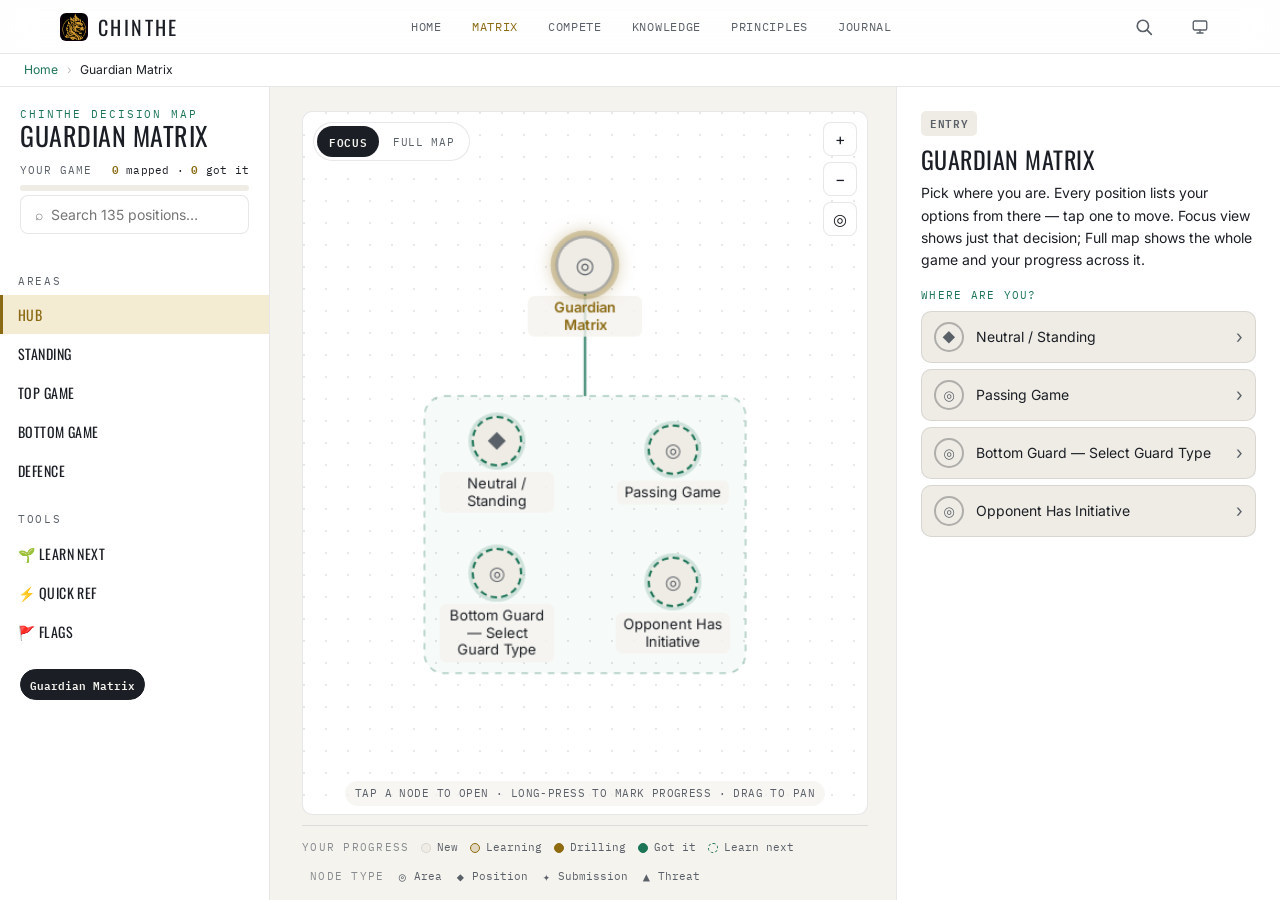
==== commit 5d85a95b: "Uniform three-panel frame on every page; one font system Every page: page-specific panel left | info" ====
--- a/chinthe-guardian-matrix.html
+++ b/chinthe-guardian-matrix.html
@@ -11,7 +11,7 @@
 <link rel="manifest" href="manifest.json">
 <link rel="icon" type="image/png" href="chinthe-lion.png">
 <link rel="preconnect" href="https://fonts.googleapis.com">
-<link href="https://fonts.googleapis.com/css2?family=Oswald:wght@400;500;600;700&family=IBM+Plex+Sans:wght@400;500;600&family=IBM+Plex+Mono:wght@500;600&family=Noto+Sans+Myanmar:wght@400;600&display=swap" rel="stylesheet">
+<link href="https://fonts.googleapis.com/css2?family=Oswald:wght@400;500;600&family=Inter:wght@400;500;600&family=IBM+Plex+Mono:wght@400;500;600&family=Cinzel:wght@600&family=Noto+Sans+Myanmar:wght@400;600&display=swap" rel="stylesheet">
 <link rel="stylesheet" href="chinthe.css">
 <style>
 /* ══════════════════════════════════════════════════════
@@ -35,7 +35,7 @@
 }
 
 /* ── Base body override (matrix is an app, not a document) ── */
-body { background: var(--mat); color: var(--chalk); font-family: 'IBM Plex Sans', sans-serif; }
+body { background: var(--mat); color: var(--chalk); font-family: var(--font-body); }
 
 /* ══════════════════════════════════════════════════════
    MOBILE LAYOUT (default — single column, scrollable)
@@ -60,7 +60,7 @@
 }
 
 .eyebrow {
-  font-family: 'IBM Plex Mono', monospace;
+  font-family: var(--font-mono);
   font-size: var(--text-xs);
   letter-spacing: 0.2em;
   color: var(--jade-bright);
@@ -77,7 +77,7 @@
 }
 
 h1 {
-  font-family: 'Oswald', sans-serif;
+  font-family: var(--font-display);
   font-weight: 400;
   font-size: 22px;
   letter-spacing: 0.03em;
@@ -88,13 +88,13 @@
 h1 span { color: var(--victory); }
 
 .tagline  { font-size: 11px; color: var(--chalk-dim); line-height: 1.4; }
-.myanmar-slot { font-family: 'Noto Sans Myanmar', sans-serif; font-size: var(--text-xs); color: var(--chalk-dim); margin-top: 2px; }
+.myanmar-slot { font-family: var(--font-myanmar); font-size: var(--text-xs); color: var(--chalk-dim); margin-top: 2px; }
 
 /* ── Progress card (mastery) ── */
 .progress-card { margin-top: 12px; }
 .progress-top { display: flex; align-items: baseline; justify-content: space-between; gap: 8px; margin-bottom: 6px; }
-.progress-label { font-family: 'IBM Plex Mono', monospace; font-size: 10.5px; color: var(--chalk-dim); letter-spacing: 0.1em; text-transform: uppercase; }
-.progress-figures { font-family: 'IBM Plex Mono', monospace; font-size: 11px; color: var(--chalk); letter-spacing: 0.02em; }
+.progress-label { font-family: var(--font-mono); font-size: 10.5px; color: var(--chalk-dim); letter-spacing: 0.1em; text-transform: uppercase; }
+.progress-figures { font-family: var(--font-mono); font-size: 11px; color: var(--chalk); letter-spacing: 0.02em; }
 .progress-figures span { color: var(--gold); font-weight: 600; }
 .progress-bar { height: 6px; border-radius: 999px; background: var(--mat-elev-2); overflow: hidden; }
 .progress-bar-fill { height: 100%; width: 0; border-radius: 999px; background: linear-gradient(90deg, var(--victory), var(--jade-bright)); transition: width 0.4s ease; }
@@ -103,7 +103,7 @@
    longer sit in one undifferentiated row. ── */
 .nav-group { margin-top: 14px; }
 .nav-group-label {
-  font-family: 'IBM Plex Mono', monospace;
+  font-family: var(--font-mono);
   font-size: var(--text-xs);
   letter-spacing: 0.14em;
   text-transform: uppercase;
@@ -129,7 +129,7 @@
   background: none;
   border: 1px dashed var(--line-strong);
   color: var(--chalk-dim);
-  font-family: 'IBM Plex Mono', monospace;
+  font-family: var(--font-mono);
   font-size: var(--text-xs);
   letter-spacing: 0.07em;
   text-transform: uppercase;
@@ -146,7 +146,7 @@
   background: var(--mat-elev);
   border: 1px solid var(--line);
   color: var(--chalk-dim);
-  font-family: 'IBM Plex Mono', monospace;
+  font-family: var(--font-mono);
   font-size: var(--text-xs);
   letter-spacing: 0.07em;
   text-transform: uppercase;
@@ -167,7 +167,7 @@
   border: 1px solid var(--line);
   border-radius: 8px;
   color: var(--chalk);
-  font-family: 'IBM Plex Sans', sans-serif;
+  font-family: var(--font-body);
   font-size: 14px;
   padding: 11px 14px;
   outline: none;
@@ -195,7 +195,7 @@
 .chain::-webkit-scrollbar { display: none; }
 .chain-item { display: flex; align-items: center; flex-shrink: 0; }
 .chain-node {
-  font-family: 'IBM Plex Mono', monospace;
+  font-family: var(--font-mono);
   font-size: var(--text-xs);
   padding: 5px 10px;
   border-radius: 999px;
@@ -235,7 +235,7 @@
 .tree-tool-btn {
   width: 34px; height: 34px; border-radius: 8px;
   background: color-mix(in srgb, var(--surface) 85%, transparent); border: 1px solid var(--line);
-  color: var(--chalk); font-family: 'IBM Plex Sans', sans-serif; font-size: 16px; line-height: 1;
+  color: var(--chalk); font-family: var(--font-body); font-size: 16px; line-height: 1;
   display: flex; align-items: center; justify-content: center;
   cursor: pointer; backdrop-filter: blur(6px); -webkit-backdrop-filter: blur(6px);
   transition: border-color 0.15s, color 0.15s;
@@ -243,7 +243,7 @@
 .tree-tool-btn:hover { border-color: var(--gold); color: var(--gold); }
 .tree-hint {
   position: absolute; left: 50%; bottom: 8px; transform: translateX(-50%);
-  z-index: 6; font-family: 'IBM Plex Mono', monospace; font-size: 10.5px;
+  z-index: 6; font-family: var(--font-mono); font-size: 10.5px;
   letter-spacing: 0.04em; text-transform: uppercase; color: var(--chalk-dim);
   background: color-mix(in srgb, var(--bg) 70%, transparent); padding: 5px 10px; border-radius: 999px;
   pointer-events: none; opacity: 1; transition: opacity 0.4s;
@@ -297,7 +297,7 @@
    The focused node keeps its label. */
 .tree-canvas.lod-badges .tree-node:not(.state-current) .tree-node-label { display: none; }
 .tree-node-pts {
-  display: block; margin-top: 1px; font-family: 'IBM Plex Mono', monospace;
+  display: block; margin-top: 1px; font-family: var(--font-mono);
   font-size: var(--text-xs); opacity: 0.85;
 }
 
@@ -392,7 +392,7 @@
   backdrop-filter: blur(6px); -webkit-backdrop-filter: blur(6px);
 }
 .view-switch button {
-  font-family: 'IBM Plex Mono', monospace; font-size: var(--text-xs); letter-spacing: 0.06em;
+  font-family: var(--font-mono); font-size: var(--text-xs); letter-spacing: 0.06em;
   text-transform: uppercase; color: var(--chalk-dim); padding: 6px 12px; border-radius: 999px;
   min-height: 30px;
 }
@@ -403,13 +403,13 @@
 .came-from {
   display: inline-flex; align-items: center; gap: 4px; margin: 0 0 8px;
   background: none; border: none; padding: 2px 0; cursor: pointer;
-  font-family: 'IBM Plex Mono', monospace; font-size: var(--text-xs);
+  font-family: var(--font-mono); font-size: var(--text-xs);
   letter-spacing: 0.04em; color: var(--chalk-dim);
 }
 .came-from:hover { color: var(--chalk); }
 .options { margin: 16px 0 6px; }
 .options-label {
-  font-family: 'IBM Plex Mono', monospace; font-size: var(--text-xs); color: var(--jade-bright);
+  font-family: var(--font-mono); font-size: var(--text-xs); color: var(--jade-bright);
   letter-spacing: 0.12em; text-transform: uppercase; margin-bottom: 8px;
 }
 .option-list { list-style: none; margin: 0; padding: 0; display: flex; flex-direction: column; gap: 6px; }
@@ -432,7 +432,7 @@
 .option-btn.type-threat .option-glyph { color: var(--danger); }
 .option-title { flex: 1; min-width: 0; font-size: 14px; line-height: 1.3; }
 .option-pts {
-  flex-shrink: 0; font-family: 'IBM Plex Mono', monospace; font-size: 11px; font-weight: 600;
+  flex-shrink: 0; font-family: var(--font-mono); font-size: 11px; font-weight: 600;
   padding: 3px 7px; border-radius: 5px;
 }
 .option-pts.pos  { background: var(--jade); color: var(--jade-bright); }
@@ -455,7 +455,7 @@
 .back-btn {
   display: inline-flex; align-items: center; gap: 6px;
   background: none; border: 1px solid var(--line);
-  color: var(--chalk-dim); font-family: 'IBM Plex Mono', monospace;
+  color: var(--chalk-dim); font-family: var(--font-mono);
   font-size: 11px; letter-spacing: 0.06em; text-transform: uppercase;
   padding: 7px 14px; border-radius: 999px; cursor: pointer;
   margin: 10px auto 0;
@@ -494,7 +494,7 @@
 }
 .sheet-title {
   flex: 1; min-width: 0; overflow: hidden; text-overflow: ellipsis; white-space: nowrap;
-  font-family: 'Oswald', sans-serif; font-size: 17px; letter-spacing: 0.02em;
+  font-family: var(--font-display); font-size: 17px; letter-spacing: 0.02em;
   text-transform: uppercase; color: var(--chalk);
 }
 .sheet-caret { color: var(--chalk-dim); font-size: var(--text-xs); transition: transform 0.28s; }
@@ -517,7 +517,7 @@
 
 .badges { display: flex; gap: 8px; align-items: center; margin-bottom: 10px; flex-wrap: wrap; }
 .badge {
-  font-family: 'IBM Plex Mono', monospace; font-size: 11px; font-weight: 600;
+  font-family: var(--font-mono); font-size: 11px; font-weight: 600;
   letter-spacing: 0.06em; padding: 4px 9px; border-radius: 5px; text-transform: uppercase;
 }
 .badge.tag-entry      { background: var(--mat-elev-2); color: var(--chalk-dim); }
@@ -531,13 +531,13 @@
 .badge.pts-loss { background: var(--danger-dim); color: var(--danger); }
 
 .node-title {
-  font-family: 'Oswald', sans-serif; font-weight: 400;
+  font-family: var(--font-display); font-weight: 400;
   font-size: 22px; text-transform: uppercase; letter-spacing: 0.02em;
   margin: 0 0 10px; line-height: 1.1;
 }
 .node-section { margin-top: 12px; }
 .node-section .label {
-  font-family: 'IBM Plex Mono', monospace; font-size: var(--text-xs); color: var(--chalk-dim);
+  font-family: var(--font-mono); font-size: var(--text-xs); color: var(--chalk-dim);
   letter-spacing: 0.1em; text-transform: uppercase; margin-bottom: 4px;
 }
 .node-section p { margin: 0; font-size: 13.5px; line-height: 1.55; color: var(--chalk); }
@@ -551,13 +551,13 @@
   border-radius: 10px; padding: 12px 14px; margin-bottom: 16px;
 }
 .mastery-box .label {
-  font-family: 'IBM Plex Mono', monospace; font-size: 10.5px;
+  font-family: var(--font-mono); font-size: 10.5px;
   color: var(--chalk-dim); letter-spacing: 0.1em; text-transform: uppercase; margin-bottom: 9px;
 }
 .mastery-btns { display: flex; gap: 6px; }
 .mastery-btn {
   flex: 1; padding: 10px 6px; border-radius: 7px; cursor: pointer;
-  font-family: 'IBM Plex Mono', monospace; font-size: 11.5px; letter-spacing: 0.03em; text-transform: uppercase;
+  font-family: var(--font-mono); font-size: 11.5px; letter-spacing: 0.03em; text-transform: uppercase;
   background: var(--mat-elev); border: 1px solid var(--line); color: var(--chalk-dim);
   transition: background 0.15s, border-color 0.15s, color 0.15s;
 }
@@ -574,22 +574,22 @@
   border-radius: var(--radius); padding: 14px 16px; cursor: pointer;
 }
 .quickref-item:hover { background: var(--mat); }
-.quickref-item .qr-title { font-family: 'Oswald', sans-serif; font-size: 16px; letter-spacing: 0.02em; text-transform: uppercase; }
-.quickref-item .qr-sub { font-family: 'IBM Plex Mono', monospace; font-size: var(--text-xs); color: var(--chalk-dim); letter-spacing: 0.04em; margin-top: 2px; }
-.qr-context { font-family: 'IBM Plex Mono', monospace; font-size: var(--text-xs); color: var(--jade-bright); margin-top: 2px; letter-spacing: 0.02em; }
+.quickref-item .qr-title { font-family: var(--font-display); font-size: 16px; letter-spacing: 0.02em; text-transform: uppercase; }
+.quickref-item .qr-sub { font-family: var(--font-mono); font-size: var(--text-xs); color: var(--chalk-dim); letter-spacing: 0.04em; margin-top: 2px; }
+.qr-context { font-family: var(--font-mono); font-size: var(--text-xs); color: var(--jade-bright); margin-top: 2px; letter-spacing: 0.02em; }
 
 /* ── Action row ── */
 .action-row { display: flex; gap: 10px; flex-wrap: wrap; justify-content: center; margin-top: 14px; }
 .export-row, .flag-row { display: none; }
 .export-btn {
   background: none; border: 1px solid var(--gold); color: var(--gold);
-  font-family: 'IBM Plex Mono', monospace; font-size: 11px; letter-spacing: 0.08em;
+  font-family: var(--font-mono); font-size: 11px; letter-spacing: 0.08em;
   text-transform: uppercase; padding: 9px 20px; border-radius: 999px; cursor: pointer;
 }
 .export-btn:hover { background: var(--gold-dim); }
 .flag-btn {
   background: none; border: 1px solid var(--danger); color: var(--danger);
-  font-family: 'IBM Plex Mono', monospace; font-size: 11px; letter-spacing: 0.08em;
+  font-family: var(--font-mono); font-size: 11px; letter-spacing: 0.08em;
   text-transform: uppercase; padding: 9px 20px; border-radius: 999px; cursor: pointer;
 }
 .flag-btn:hover { background: var(--danger-dim); }
@@ -609,26 +609,26 @@
   overflow-y: auto;
 }
 .modal-header { display: flex; justify-content: space-between; align-items: center; }
-.modal-title { font-family: 'Oswald', sans-serif; font-size: 20px; letter-spacing: 0.02em; text-transform: uppercase; }
+.modal-title { font-family: var(--font-display); font-size: 20px; letter-spacing: 0.02em; text-transform: uppercase; }
 .modal-close { background: none; border: none; color: var(--chalk-dim); font-size: 18px; cursor: pointer; padding: 4px; }
-.modal-sub { font-family: 'IBM Plex Mono', monospace; font-size: 11px; color: var(--chalk-dim); letter-spacing: 0.04em; }
+.modal-sub { font-family: var(--font-mono); font-size: 11px; color: var(--chalk-dim); letter-spacing: 0.04em; }
 .modal-text {
   flex: 1; min-height: 120px; max-height: 35vh;
   background: var(--mat); border: 1px solid var(--line); border-radius: 8px;
-  color: var(--chalk-dim); font-family: 'IBM Plex Mono', monospace; font-size: 11px;
+  color: var(--chalk-dim); font-family: var(--font-mono); font-size: 11px;
   line-height: 1.6; padding: 12px; resize: none; outline: none; overflow-y: auto;
 }
 .modal-actions { display: flex; gap: 10px; }
 .modal-action-btn {
   flex: 1; padding: 11px; border-radius: 8px; cursor: pointer;
-  font-family: 'IBM Plex Mono', monospace; font-size: 11px; letter-spacing: 0.06em; text-transform: uppercase;
+  font-family: var(--font-mono); font-size: 11px; letter-spacing: 0.06em; text-transform: uppercase;
   border: 1px solid var(--line); background: var(--mat-elev-2); color: var(--chalk-dim);
   transition: opacity 0.15s;
 }
 .modal-action-btn.primary { background: var(--chalk); color: var(--mat); border-color: var(--chalk); }
 .modal-action-btn:hover { opacity: 0.85; }
 .modal-feedback {
-  text-align: center; font-family: 'IBM Plex Mono', monospace; font-size: 11px;
+  text-align: center; font-family: var(--font-mono); font-size: 11px;
   color: var(--jade-bright); letter-spacing: 0.08em; text-transform: uppercase;
 }
 
@@ -637,7 +637,7 @@
 .flag-type-btn {
   flex: 1; min-width: 70px;
   background: var(--mat-elev-2); border: 1px solid var(--line); color: var(--chalk-dim);
-  font-family: 'IBM Plex Mono', monospace; font-size: var(--text-xs); letter-spacing: 0.04em; text-transform: uppercase;
+  font-family: var(--font-mono); font-size: var(--text-xs); letter-spacing: 0.04em; text-transform: uppercase;
   padding: 8px 6px; border-radius: 6px; cursor: pointer; transition: background 0.15s;
 }
 .flag-type-btn.active { background: var(--danger-dim); color: var(--danger); border-color: var(--danger); font-weight: 600; }
@@ -646,16 +646,16 @@
   background: var(--mat-elev-2); border: 1px solid var(--line);
   border-left: 3px solid var(--danger); border-radius: 8px; padding: 12px 14px;
 }
-.flag-list-item .fl-title { font-family: 'Oswald', sans-serif; font-size: 15px; text-transform: uppercase; }
-.flag-list-item .fl-meta { font-family: 'IBM Plex Mono', monospace; font-size: var(--text-xs); color: var(--chalk-dim); margin: 2px 0 6px; text-transform: uppercase; }
+.flag-list-item .fl-title { font-family: var(--font-display); font-size: 15px; text-transform: uppercase; }
+.flag-list-item .fl-meta { font-family: var(--font-mono); font-size: var(--text-xs); color: var(--chalk-dim); margin: 2px 0 6px; text-transform: uppercase; }
 .flag-list-item .fl-note { font-size: 13px; line-height: 1.5; color: var(--chalk); }
-.flag-list-item .fl-delete { margin-top: 8px; background: none; border: none; color: var(--chalk-dim); font-family: 'IBM Plex Mono', monospace; font-size: var(--text-xs); text-decoration: underline; cursor: pointer; padding: 0; }
+.flag-list-item .fl-delete { margin-top: 8px; background: none; border: none; color: var(--chalk-dim); font-family: var(--font-mono); font-size: var(--text-xs); text-decoration: underline; cursor: pointer; padding: 0; }
 
 /* ── Legend ── */
 .legend {
   display: flex; gap: 12px; flex-wrap: wrap; align-items: center; justify-content: center;
   margin-top: 20px; padding-top: 14px; border-top: 1px solid var(--line);
-  font-family: 'IBM Plex Mono', monospace; font-size: var(--text-xs); color: var(--chalk-dim);
+  font-family: var(--font-mono); font-size: var(--text-xs); color: var(--chalk-dim);
 }
 .legend-heading { font-size: var(--text-xs); letter-spacing: 0.12em; text-transform: uppercase; color: var(--chalk-dim); opacity: 0.7; }
 .legend-heading:not(:first-child) { margin-left: 8px; }
@@ -671,7 +671,7 @@
 /* ── Brand footer ── */
 footer.brand-footer {
   text-align: center; margin-top: 30px;
-  font-family: 'IBM Plex Mono', monospace; font-size: var(--text-xs);
+  font-family: var(--font-mono); font-size: var(--text-xs);
   color: var(--chalk-dim); letter-spacing: 0.12em; text-transform: uppercase;
 }
 
@@ -834,6 +834,44 @@
 @media (min-width: 1600px) {
   .wrap  { grid-template-columns: 300px 1fr; }
   main   { padding: 24px 32px 16px; column-gap: 28px; }
+}
+
+/* ═══ Shared frame alignment (chinthe.css §17) — same left panel, widths and
+   right panel as every other page ═══ */
+@media (min-width: 900px) {
+  .wrap { grid-template-columns: 270px minmax(0, 1fr); }
+  header { background: var(--surface); padding: 20px 0 32px; }
+  header > * { margin-left: 20px; margin-right: 20px; }
+  header > .nav-group, header > .chain { margin-left: 0; margin-right: 0; }
+  header > .chain { padding: 12px 20px 4px; }
+  .nav-group { margin-top: 6px; }
+  .nav-group-label {
+    font-family: var(--font-mono); font-size: var(--text-xs); letter-spacing: 0.16em; text-transform: uppercase;
+    color: var(--stone-dim); opacity: 1; padding: 16px 18px 6px; margin: 0;
+  }
+  .section-nav, .tool-row { display: block; margin: 0; padding: 0; }
+  .nav-btn, .tool-btn {
+    display: flex; align-items: center; gap: 10px; width: 100%; text-align: left; white-space: normal;
+    padding: 9px 16px 9px 15px; border: none; border-left: 3px solid transparent; border-radius: 0; background: none;
+    font-family: var(--font-display); font-size: 14px; font-weight: 400; letter-spacing: 0.03em; text-transform: uppercase;
+    color: var(--stone);
+  }
+  .nav-btn:hover, .tool-btn:hover { background: var(--surface-2); color: var(--stone); }
+  .nav-btn.active { border-left-color: var(--gold); background: var(--gold-dim); color: var(--gold); font-weight: 400; }
+}
+@media (min-width: 1200px) {
+  header { padding: 20px 0 32px; }
+  .nav-btn { padding: 9px 16px 9px 15px; font-size: 14px; }
+  main { grid-template-columns: minmax(0, 1fr) minmax(340px, 30vw); column-gap: 0; padding: 0; }
+  .tree-wrap { margin: 24px 28px 0 32px; width: auto; }   /* margins, not 100% + margins */
+  .legend { margin: 10px 28px 14px 32px; }
+  .detail-pane { background: var(--surface); border-left: 1px solid var(--line); padding: 24px 24px 40px; }
+  .detail-card { border: none; background: none; padding: 0; border-radius: 0; }
+  .detail-card::before { display: none; }
+}
+@media (min-width: 1600px) {
+  .wrap { grid-template-columns: 300px minmax(0, 1fr); }
+  main { grid-template-columns: minmax(0, 1fr) 440px; padding: 0; column-gap: 0; }
 }
 </style>
 
--- a/chinthe.css
+++ b/chinthe.css
@@ -66,7 +66,7 @@
   /* Typefaces — Oswald headlines, Cinzel accents (brand system) */
   --font-display: 'Oswald', sans-serif;
   --font-serif:   'Cinzel', serif;
-  --font-body:    'Inter', 'IBM Plex Sans', sans-serif;
+  --font-body:    'Inter', system-ui, sans-serif;
   --font-mono:    'IBM Plex Mono', monospace;
   --font-myanmar: 'Noto Sans Myanmar', sans-serif;
 
@@ -865,18 +865,58 @@
 .app-head-sub { font-size: 15px; line-height: 1.55; color: var(--stone-dim); max-width: 760px; }
 .app-reading { max-width: 780px; }
 
+/* Right-hand panel ("aside"): supporting information for what's in the middle */
+.app-aside { padding: 4px 20px 48px; min-width: 0; }
+.aside-block { padding: 16px 0; border-top: 1px solid var(--line); }
+.aside-block:first-child { border-top: none; padding-top: 4px; }
+.aside-title {
+  font-family: var(--font-mono); font-weight: 600; font-size: var(--text-xs); letter-spacing: 0.14em;
+  text-transform: uppercase; color: var(--jade-bright); margin-bottom: 10px;
+}
+.aside-list { display: grid; gap: 6px; }
+.aside-link {
+  display: flex; align-items: center; justify-content: space-between; gap: 10px;
+  padding: 9px 12px; border-radius: 8px; border: 1px solid var(--line-strong);
+  background: var(--surface-2); color: var(--stone); font-size: 14px; text-align: left; width: 100%;
+}
+.aside-link:hover { border-color: var(--jade-bright); }
+.aside-link::after { content: "›"; color: var(--stone-dim); font-size: 16px; }
+.aside-text { font-size: 14px; line-height: 1.6; color: var(--stone-dim); }
+.stat-grid { display: grid; grid-template-columns: repeat(2, minmax(0, 1fr)); gap: 8px; }
+.stat-tile { padding: 12px 14px; border-radius: 10px; border: 1px solid var(--line); background: var(--surface-2); min-width: 0; }
+.stat-tile b { display: block; font-family: var(--font-display); font-weight: 400; font-size: 26px; line-height: 1.1; color: var(--stone); overflow: hidden; text-overflow: ellipsis; white-space: nowrap; }
+.stat-tile span { font-family: var(--font-mono); font-size: var(--text-xs); letter-spacing: 0.1em; text-transform: uppercase; color: var(--stone-dim); }
+
+/* Tablet / small laptop: sticky left panel; content and aside stack in column 2 */
 @media (min-width: 900px) {
+  .app-shell { display: grid; grid-template-columns: 270px minmax(0, 1fr); align-items: start; }
+  .app-nav {
+    position: sticky; top: var(--nav-h); height: calc(100vh - var(--nav-h)); overflow-y: auto;
+    border-bottom: none; border-right: 1px solid var(--line);
+    grid-row: 1 / span 2;   /* spans content + stacked aside, so it never stretches row 1 */
+  }
+  .app-select { display: none; }
+  .app-nav-list { display: block; padding-bottom: 12px; }
+  .app-main { grid-column: 2; padding: 26px 32px 32px; }
+  .app-aside { grid-column: 2; padding: 0 32px 56px; }
+}
+/* Desktop: the full three-panel frame, each panel scrolling on its own */
+@media (min-width: 1200px) {
   body.app-page { height: 100vh; display: flex; flex-direction: column; overflow: hidden; }
   body.app-page > .site-nav, body.app-page > .breadcrumb { flex-shrink: 0; }
-  .app-shell { flex: 1 1 auto; min-height: 0; display: grid; grid-template-columns: 270px minmax(0, 1fr); }
-  .app-nav { border-bottom: none; border-right: 1px solid var(--line); overflow-y: auto; min-height: 0; }
-  .app-select { display: none; }
-  .app-nav-list { display: block; padding-bottom: 12px; }
-  .app-main { overflow-y: auto; min-height: 0; padding: 26px 32px 56px; }
+  body.app-page .app-shell { flex: 1 1 auto; min-height: 0; align-items: stretch; }
+  .app-shell.has-aside { grid-template-columns: 270px minmax(0, 1fr) minmax(340px, 30vw); }
+  body.app-page .app-nav { position: static; height: auto; min-height: 0; }
+  body.app-page .app-main { overflow-y: auto; min-height: 0; padding: 26px 32px 56px; }
+  .app-shell.has-aside .app-aside {
+    grid-column: 3; grid-row: 1; overflow-y: auto; min-height: 0;
+    background: var(--surface); border-left: 1px solid var(--line); padding: 24px 24px 48px;
+  }
 }
 @media (min-width: 1600px) {
   .app-shell { grid-template-columns: 300px minmax(0, 1fr); }
-  .app-main { padding: 32px 48px 64px; }
+  .app-shell.has-aside { grid-template-columns: 300px minmax(0, 1fr) 440px; }
+  body.app-page .app-main { padding: 32px 48px 64px; }
 }
 
 /* Document pages: one header style */
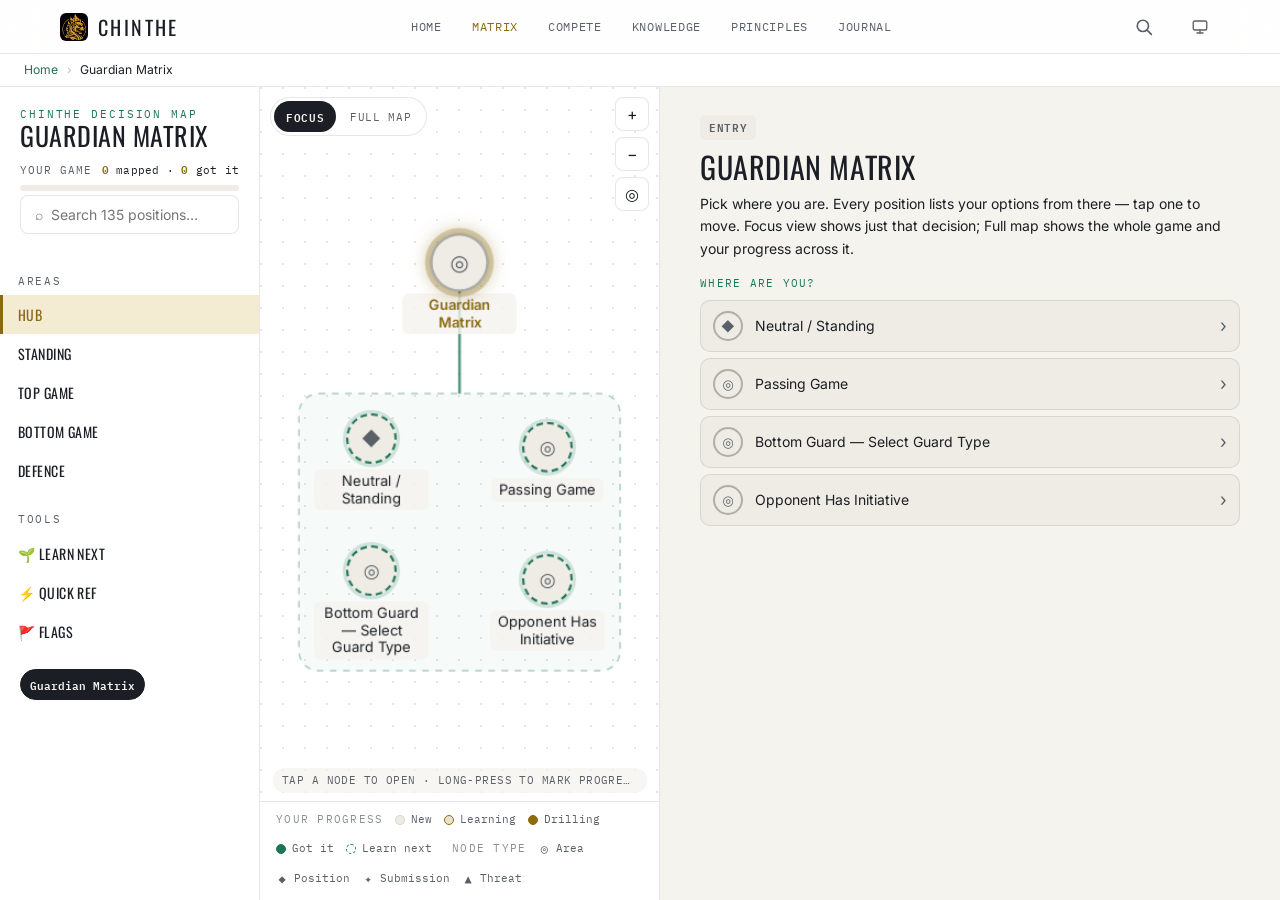
==== commit 34d83083: "WHERE | WHAT | READ: the reading panel is the widest on every page Fixes the owner's feedback: the p" ====
--- a/chinthe-guardian-matrix.html
+++ b/chinthe-guardian-matrix.html
@@ -836,10 +836,8 @@
   main   { padding: 24px 32px 16px; column-gap: 28px; }
 }
 
-/* ═══ Shared frame alignment (chinthe.css §17) — same left panel, widths and
-   right panel as every other page ═══ */
+/* ═══ Shared frame (chinthe.css §17): WHERE 260 | WHAT 400 | READ widest ═══ */
 @media (min-width: 900px) {
-  .wrap { grid-template-columns: 270px minmax(0, 1fr); }
   header { background: var(--surface); padding: 20px 0 32px; }
   header > * { margin-left: 20px; margin-right: 20px; }
   header > .nav-group, header > .chain { margin-left: 0; margin-right: 0; }
@@ -859,19 +857,34 @@
   .nav-btn:hover, .tool-btn:hover { background: var(--surface-2); color: var(--stone); }
   .nav-btn.active { border-left-color: var(--gold); background: var(--gold-dim); color: var(--gold); font-weight: 400; }
 }
-@media (min-width: 1200px) {
+@media (min-width: 1100px) {
+  .wrap { grid-template-columns: 260px minmax(0, 1fr); }
   header { padding: 20px 0 32px; }
-  .nav-btn { padding: 9px 16px 9px 15px; font-size: 14px; }
-  main { grid-template-columns: minmax(0, 1fr) minmax(340px, 30vw); column-gap: 0; padding: 0; }
-  .tree-wrap { margin: 24px 28px 0 32px; width: auto; }   /* margins, not 100% + margins */
-  .legend { margin: 10px 28px 14px 32px; }
-  .detail-pane { background: var(--surface); border-left: 1px solid var(--line); padding: 24px 24px 40px; }
-  .detail-card { border: none; background: none; padding: 0; border-radius: 0; }
+  main {
+    display: grid; grid-template-columns: 400px minmax(0, 1fr); grid-template-rows: minmax(0, 1fr) auto;
+    column-gap: 0; overflow: hidden; padding: 0;
+  }
+  .tree-wrap {
+    grid-column: 1; grid-row: 1; margin: 0; width: auto; min-height: 0; height: auto;
+    border: none; border-right: 1px solid var(--line); border-radius: 0;
+  }
+  .legend {
+    grid-column: 1; grid-row: 2; margin: 0; padding: 10px 16px 12px;
+    background: var(--surface); border-top: 1px solid var(--line); border-right: 1px solid var(--line);
+  }
+  .detail-pane {
+    grid-column: 2; grid-row: 1 / 3; min-height: 0; overflow-y: auto; overscroll-behavior: contain;
+    background: var(--bg); border-left: none; padding: 28px 40px 64px;
+  }
+  .detail-card { border: none; background: none; padding: 0; border-radius: 0; max-width: 820px; }
   .detail-card::before { display: none; }
+  .node-title { font-size: 30px; }
+  .brand-footer { display: none; }
 }
 @media (min-width: 1600px) {
-  .wrap { grid-template-columns: 300px minmax(0, 1fr); }
-  main { grid-template-columns: minmax(0, 1fr) 440px; padding: 0; column-gap: 0; }
+  .wrap { grid-template-columns: 280px minmax(0, 1fr); }
+  main { grid-template-columns: 440px minmax(0, 1fr); }
+  .detail-pane { padding: 36px 64px 72px; }
 }
 </style>
 
--- a/chinthe.css
+++ b/chinthe.css
@@ -856,7 +856,6 @@
 .app-nav-num, .app-nav-count { font-family: var(--font-mono); font-size: var(--text-xs); color: var(--stone-dim); }
 .app-nav-num { min-width: 34px; }
 .app-nav-foot { padding: 18px 20px 24px; border-top: 1px solid var(--line); margin-top: 8px; }
-.app-main { padding: 18px 20px 48px; min-width: 0; }
 .app-head { display: grid; gap: 6px; padding-bottom: 14px; margin-bottom: 18px; border-bottom: 1px solid var(--line); }
 .app-head-title {
   font-family: var(--font-display); font-weight: 400; font-size: clamp(26px, 3.2vw, 36px);
@@ -866,7 +865,6 @@
 .app-reading { max-width: 780px; }
 
 /* Right-hand panel ("aside"): supporting information for what's in the middle */
-.app-aside { padding: 4px 20px 48px; min-width: 0; }
 .aside-block { padding: 16px 0; border-top: 1px solid var(--line); }
 .aside-block:first-child { border-top: none; padding-top: 4px; }
 .aside-title {
@@ -887,36 +885,74 @@
 .stat-tile b { display: block; font-family: var(--font-display); font-weight: 400; font-size: 26px; line-height: 1.1; color: var(--stone); overflow: hidden; text-overflow: ellipsis; white-space: nowrap; }
 .stat-tile span { font-family: var(--font-mono); font-size: var(--text-xs); letter-spacing: 0.1em; text-transform: uppercase; color: var(--stone-dim); }
 
-/* Tablet / small laptop: sticky left panel; content and aside stack in column 2 */
+/* ── Frame: WHERE | WHAT | READ ─────────────────────────────────────────
+   Every page uses the same three panels, and information gets deeper — and
+   the panel wider — from left to right:
+     .app-nav     WHERE  navigate (positions, groups, rulesets, filters)   260px
+     .app-list    WHAT   pick an item (moves, principles, sessions, tree)  400px
+     .app-detail  READ   the full detail of the selection                  the rest
+   The panel with the most information is always the widest.
+─────────────────────────────────────────────────────────────────────────── */
+.app-list { padding: 16px 20px 24px; min-width: 0; }
+.app-detail { padding: 8px 20px 48px; min-width: 0; }
+.list-head { display: grid; gap: 4px; margin-bottom: 14px; }
+.list-head-title {
+  font-family: var(--font-display); font-weight: 400; font-size: 22px; line-height: 1.1;
+  text-transform: uppercase; letter-spacing: 0.02em; color: var(--stone);
+}
+.list-head-sub { font-size: 13.5px; line-height: 1.5; color: var(--stone-dim); }
+.list-meta { font-family: var(--font-mono); font-size: var(--text-xs); letter-spacing: 0.06em; color: var(--stone-dim); margin: 2px 0 10px; }
+.list-stack { display: grid; gap: 8px; }
+.list-group-label {
+  font-family: var(--font-mono); font-size: var(--text-xs); letter-spacing: 0.14em; text-transform: uppercase;
+  color: var(--stone-dim); padding: 12px 2px 2px;
+}
+/* One card for every pickable item on the site */
+.list-card {
+  display: block; width: 100%; text-align: left; padding: 12px 14px; border-radius: 10px;
+  background: var(--surface-2); border: 1px solid var(--line); color: var(--stone);
+  transition: border-color 0.15s, background 0.15s;
+}
+.list-card:hover { border-color: var(--line-strong); }
+.list-card.active, .list-card[aria-current="true"] { border-color: var(--gold); background: var(--gold-dim); }
+.list-card:focus-visible { outline: 2px solid var(--jade-bright); outline-offset: 2px; }
+.list-card-meta { display: flex; align-items: center; justify-content: space-between; gap: 8px; font-family: var(--font-mono); font-size: var(--text-xs); letter-spacing: 0.08em; text-transform: uppercase; color: var(--stone-dim); margin-bottom: 4px; }
+.list-card-title { display: block; font-family: var(--font-display); font-weight: 400; font-size: 17px; line-height: 1.15; letter-spacing: 0.02em; text-transform: uppercase; color: var(--stone); }
+.list-card.active .list-card-title { color: var(--gold); }
+.list-card-sub { display: -webkit-box; -webkit-line-clamp: 2; -webkit-box-orient: vertical; overflow: hidden; font-size: 13px; line-height: 1.45; color: var(--stone-dim); margin-top: 4px; }
+
+.app-list .app-head { margin-bottom: 12px; padding-bottom: 12px; }
+.app-list .app-head-title { font-size: 22px; }
+.app-list .app-head-sub { font-size: 13.5px; }
+.app-detail { container-type: inline-size; }
+
+/* Tablet: sticky WHERE panel; WHAT then READ stacked beside it */
 @media (min-width: 900px) {
-  .app-shell { display: grid; grid-template-columns: 270px minmax(0, 1fr); align-items: start; }
+  .app-shell { display: grid; grid-template-columns: 250px minmax(0, 1fr); align-items: start; }
   .app-nav {
     position: sticky; top: var(--nav-h); height: calc(100vh - var(--nav-h)); overflow-y: auto;
-    border-bottom: none; border-right: 1px solid var(--line);
-    grid-row: 1 / span 2;   /* spans content + stacked aside, so it never stretches row 1 */
+    border-bottom: none; border-right: 1px solid var(--line); grid-row: 1 / span 2;
   }
   .app-select { display: none; }
   .app-nav-list { display: block; padding-bottom: 12px; }
-  .app-main { grid-column: 2; padding: 26px 32px 32px; }
-  .app-aside { grid-column: 2; padding: 0 32px 56px; }
-}
-/* Desktop: the full three-panel frame, each panel scrolling on its own */
-@media (min-width: 1200px) {
+  .app-list { grid-column: 2; padding: 24px 28px 8px; }
+  .app-detail { grid-column: 2; padding: 16px 28px 56px; }
+}
+/* Desktop: all three panels side by side, each scrolling on its own */
+@media (min-width: 1100px) {
   body.app-page { height: 100vh; display: flex; flex-direction: column; overflow: hidden; }
   body.app-page > .site-nav, body.app-page > .breadcrumb { flex-shrink: 0; }
-  body.app-page .app-shell { flex: 1 1 auto; min-height: 0; align-items: stretch; }
-  .app-shell.has-aside { grid-template-columns: 270px minmax(0, 1fr) minmax(340px, 30vw); }
-  body.app-page .app-nav { position: static; height: auto; min-height: 0; }
-  body.app-page .app-main { overflow-y: auto; min-height: 0; padding: 26px 32px 56px; }
-  .app-shell.has-aside .app-aside {
-    grid-column: 3; grid-row: 1; overflow-y: auto; min-height: 0;
-    background: var(--surface); border-left: 1px solid var(--line); padding: 24px 24px 48px;
+  body.app-page .app-shell { flex: 1 1 auto; min-height: 0; align-items: stretch; grid-template-columns: 260px 400px minmax(0, 1fr); }
+  body.app-page .app-nav { position: static; height: auto; min-height: 0; grid-row: 1; }
+  body.app-page .app-list {
+    grid-column: 2; grid-row: 1; overflow-y: auto; min-height: 0;
+    background: var(--surface); border-right: 1px solid var(--line); padding: 22px 20px 40px;
   }
+  body.app-page .app-detail { grid-column: 3; grid-row: 1; overflow-y: auto; min-height: 0; padding: 28px 40px 64px; }
 }
 @media (min-width: 1600px) {
-  .app-shell { grid-template-columns: 300px minmax(0, 1fr); }
-  .app-shell.has-aside { grid-template-columns: 300px minmax(0, 1fr) 440px; }
-  body.app-page .app-main { padding: 32px 48px 64px; }
+  body.app-page .app-shell { grid-template-columns: 280px 440px minmax(0, 1fr); }
+  body.app-page .app-detail { padding: 36px 64px 72px; }
 }
 
 /* Document pages: one header style */
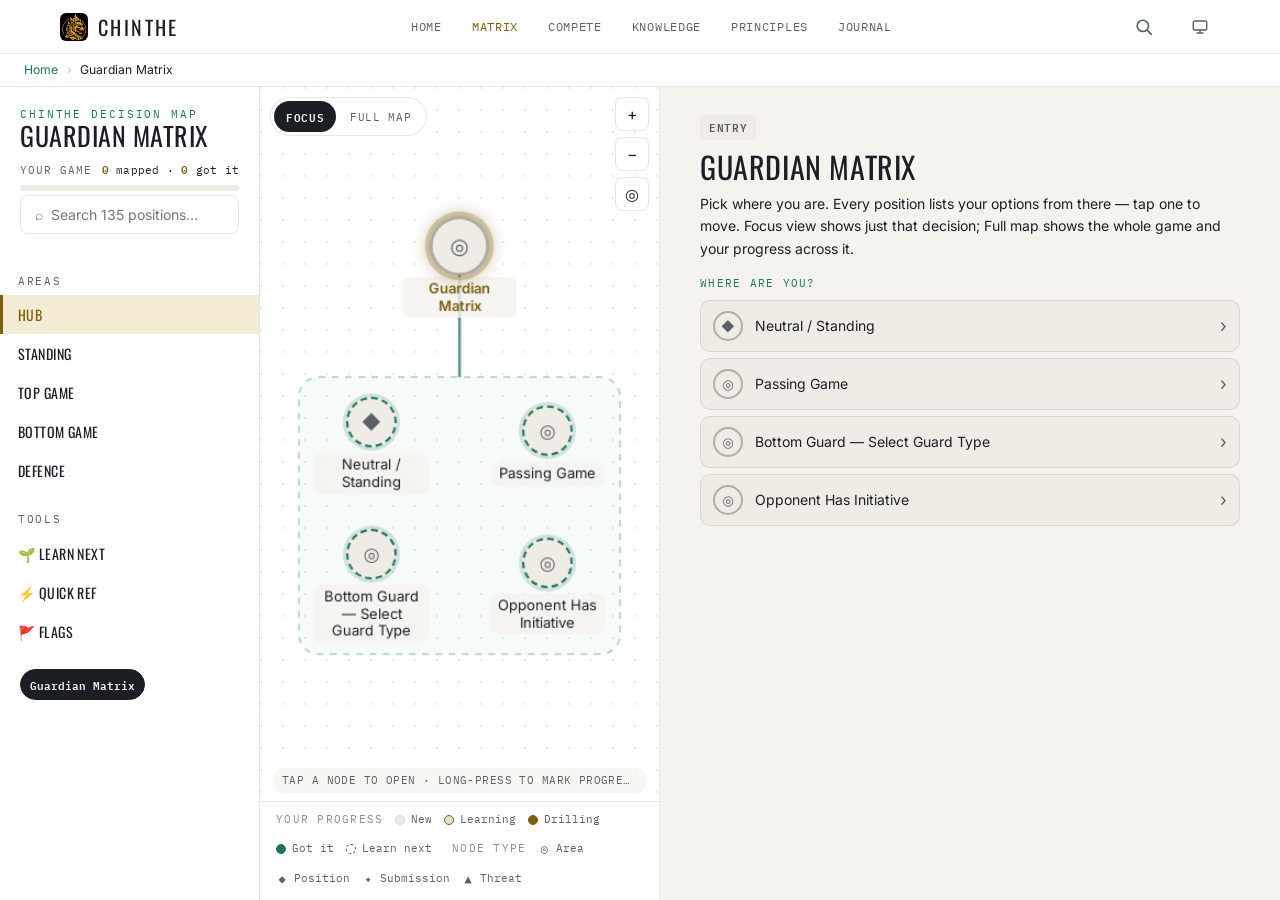
==== commit 23e33655: "Soft-launch audit: accessibility, sharing, install, safety - Journal: all form fields labelled - WCA" ====
--- a/chinthe-guardian-matrix.html
+++ b/chinthe-guardian-matrix.html
@@ -9,6 +9,15 @@
 <meta name="description" content="The Guardian Matrix: a no-gi competition decision map. Find your position, see every option, the ADCC points at stake, and how to drill it.">
 <title>Guardian Matrix — CHINTHE</title>
 <link rel="manifest" href="manifest.json">
+<link rel="apple-touch-icon" href="icon-192.png">
+<meta name="apple-mobile-web-app-title" content="CHINTHE">
+<meta property="og:type" content="website">
+<meta property="og:site_name" content="CHINTHE Guardian System">
+<meta property="og:title" content="Guardian Matrix — CHINTHE">
+<meta property="og:description" content="The Guardian Matrix: a no-gi competition decision map. Find your position, see every option, the ADCC points at stake, and how to drill it.">
+<meta property="og:url" content="https://myintp.github.io/ChintheGuardianMatrix/chinthe-guardian-matrix.html">
+<meta property="og:image" content="https://myintp.github.io/ChintheGuardianMatrix/icon-512.png">
+<meta name="twitter:card" content="summary">
 <link rel="icon" type="image/png" href="chinthe-lion.png">
 <link rel="preconnect" href="https://fonts.googleapis.com">
 <link href="https://fonts.googleapis.com/css2?family=Oswald:wght@400;500;600&family=Inter:wght@400;500;600&family=IBM+Plex+Mono:wght@400;500;600&family=Cinzel:wght@600&family=Noto+Sans+Myanmar:wght@400;600&display=swap" rel="stylesheet">
@@ -886,6 +895,7 @@
   main { grid-template-columns: 440px minmax(0, 1fr); }
   .detail-pane { padding: 36px 64px 72px; }
 }
+@media (max-width:899px){.view-switch button{min-height:40px;padding-left:16px;padding-right:16px;}}
 </style>
 
 </head>
--- a/chinthe.css
+++ b/chinthe.css
@@ -101,14 +101,14 @@
   --stone-dim:   #5A6068;
   --jade:        #DDF0E8;
   --jade-bright: #1D7558;
-  --gold:        #8A6A12;   /* brand gold, darkened for text contrast on white */
+  --gold:        #7D600F;   /* brand gold, darkened for text contrast on white and gold tints */
   --gold-dim:    #F4EBD3;
   --crimson:     #9B2C2C;
   --steel:       #66707D;
   --danger:      #B23A22;
   --danger-dim:  #FBE7E1;
   --danger-text: #B23A22;
-  --victory:     #8F6B0F;
+  --victory:     #7D5E0C;
   --victory-dim: #F6EDD3;
   --on-accent:   #FFFFFF;
   --line:        rgba(20, 28, 38, 0.10);
@@ -130,14 +130,14 @@
     --stone-dim:   #5A6068;
     --jade:        #DDF0E8;
     --jade-bright: #1D7558;
-    --gold:        #8A6A12;   /* brand gold, darkened for text contrast on white */
+    --gold:        #7D600F;   /* brand gold, darkened for text contrast on white and gold tints */
     --gold-dim:    #F4EBD3;
     --crimson:     #9B2C2C;
     --steel:       #66707D;
     --danger:      #B23A22;
     --danger-dim:  #FBE7E1;
     --danger-text: #B23A22;
-    --victory:     #8F6B0F;
+    --victory:     #7D5E0C;
     --victory-dim: #F6EDD3;
     --on-accent:   #FFFFFF;
     --line:        rgba(20, 28, 38, 0.10);
@@ -560,7 +560,7 @@
 .disc-section.open > .disc-body { display: block; }
 .disc-body p { margin: 0; font-size: var(--text-body); line-height: 1.6; color: var(--stone); }
 .disc-body.tone-dim p  { color: var(--stone-dim); }
-.disc-body.tone-warn p { color: var(--danger); }
+.disc-body.tone-warn p { color: var(--danger-text); }
 
 /* ═══════════════════════════════════════════════════
    12. MODAL / OVERLAY (shared)
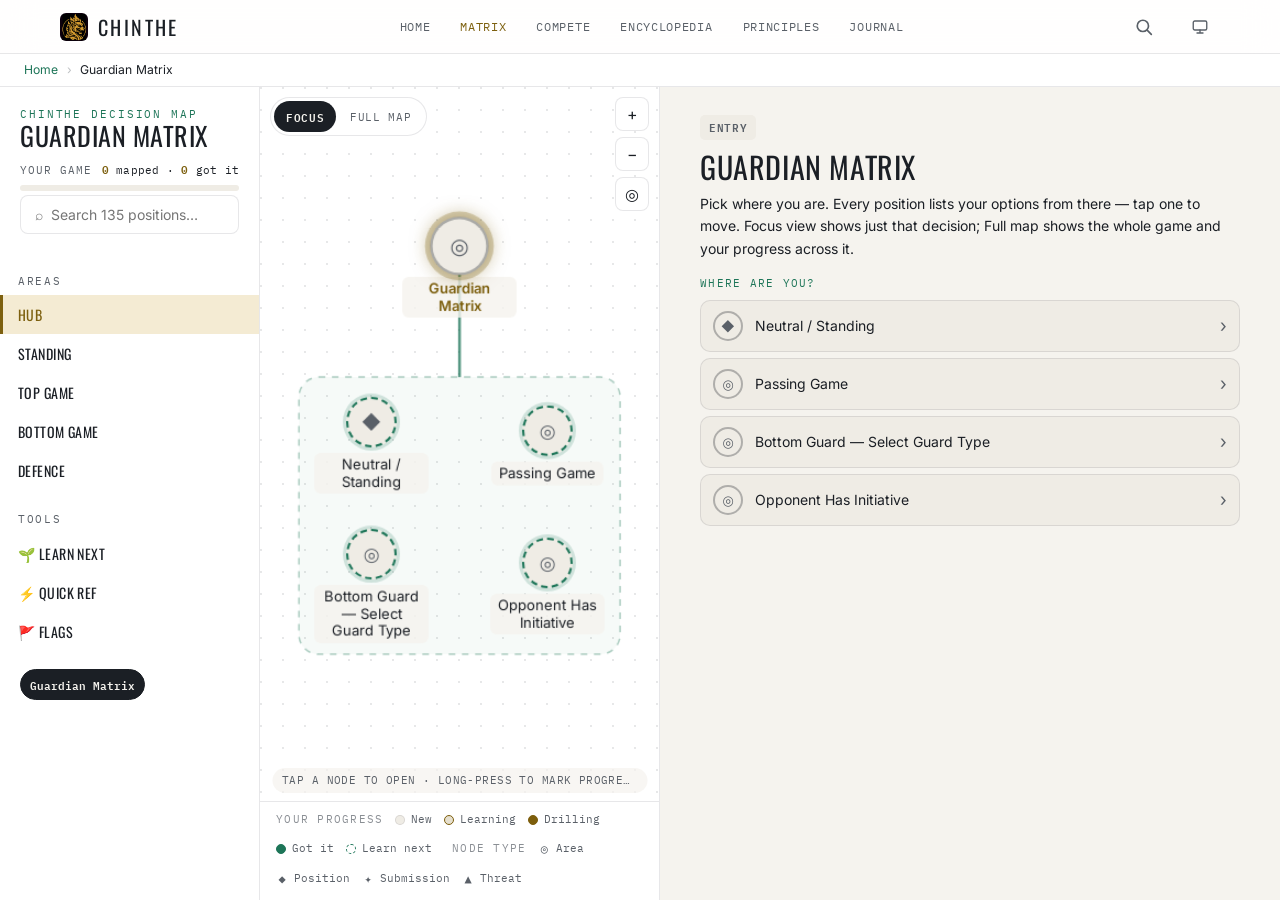
==== commit f24ce711: "Encyclopedia: 98 -> 368 entries across BJJ, wrestling, judo and MMA The Knowledge page becomes the C" ====
--- a/chinthe-guardian-matrix.html
+++ b/chinthe-guardian-matrix.html
@@ -910,7 +910,7 @@
       <a class="site-nav-link" href="index.html">Home</a>
       <a class="site-nav-link active" href="chinthe-guardian-matrix.html">Matrix</a>
       <a class="site-nav-link" href="competition.html">Compete</a>
-      <a class="site-nav-link" href="knowledge.html">Knowledge</a>
+      <a class="site-nav-link" href="knowledge.html">Encyclopedia</a>
       <a class="site-nav-link" href="principles.html">Principles</a>
       <a class="site-nav-link" href="journal.html">Journal</a>
     </div>
--- a/chinthe.css
+++ b/chinthe.css
@@ -49,6 +49,9 @@
   --brand-ink:   #F2EDE2;
   --brand-band:  #0C2820;
   --brand-night: #0A0E13;
+  --brand-gold:  #C8A84E;   /* fixed: marks on brand-coloured surfaces */
+  --brand-black: #000000;   /* the lion artwork ground */
+  --brand-band-deep: #0A2216;
 
   /* Semantic category colours — one meaning each, used site-wide:
      attack/finish = amber-gold, control/position = jade, defence/threat = red,
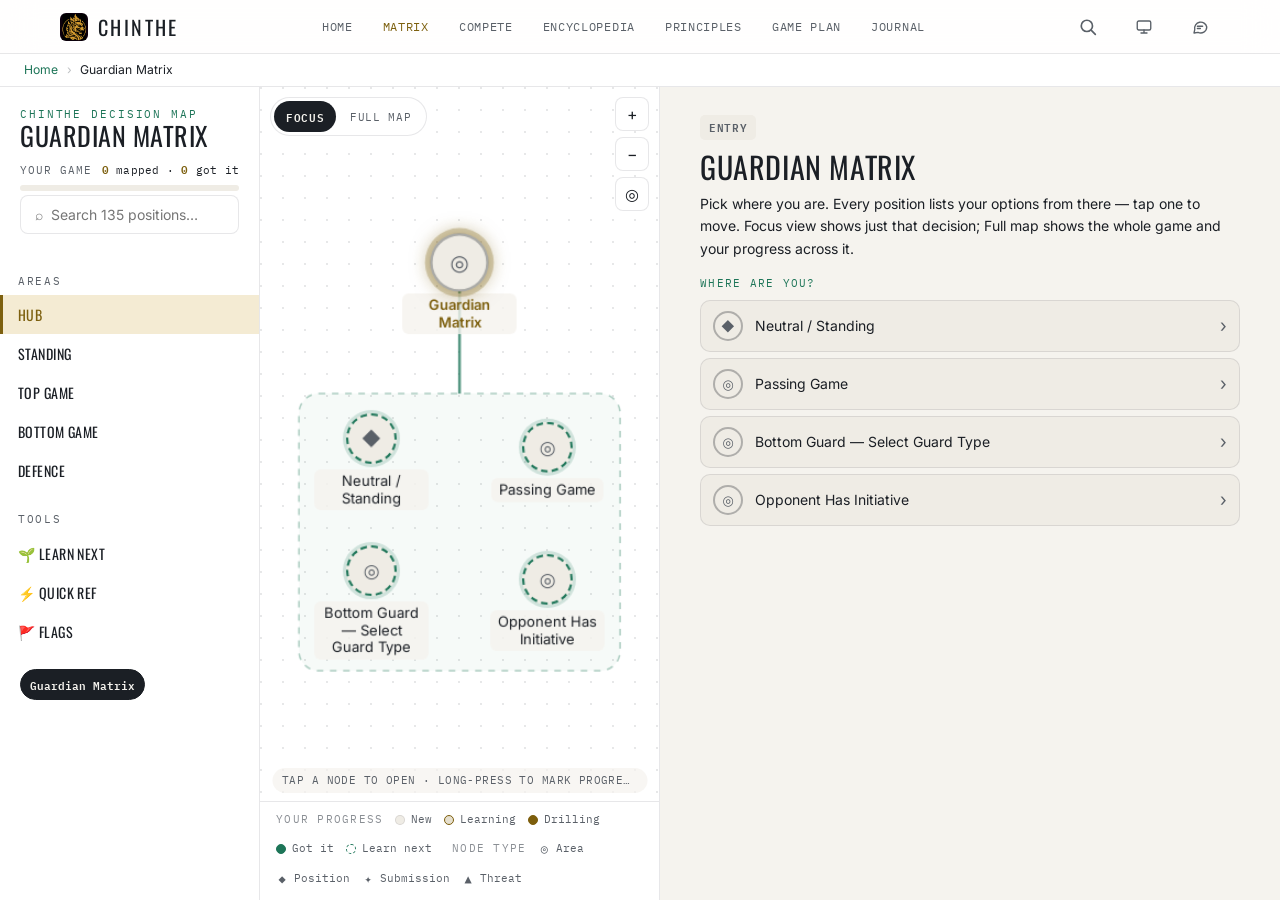
==== commit 2160651a: "Game plan builder: Plan A and B for every stage of the match New gameplan.html in the three-panel fr" ====
--- a/chinthe-guardian-matrix.html
+++ b/chinthe-guardian-matrix.html
@@ -912,6 +912,7 @@
       <a class="site-nav-link" href="competition.html">Compete</a>
       <a class="site-nav-link" href="knowledge.html">Encyclopedia</a>
       <a class="site-nav-link" href="principles.html">Principles</a>
+      <a class="site-nav-link" href="gameplan.html">Game Plan</a>
       <a class="site-nav-link" href="journal.html">Journal</a>
     </div>
   </div>
--- a/chinthe.css
+++ b/chinthe.css
@@ -933,7 +933,7 @@
 @media (min-width: 900px) {
   .app-shell { display: grid; grid-template-columns: 250px minmax(0, 1fr); align-items: start; }
   .app-nav {
-    position: sticky; top: var(--nav-h); height: calc(100vh - var(--nav-h)); overflow-y: auto;
+    position: sticky; top: var(--nav-h); height: calc(100vh - var(--nav-h)); height: calc(100dvh - var(--nav-h)); overflow-y: auto;
     border-bottom: none; border-right: 1px solid var(--line); grid-row: 1 / span 2;
   }
   .app-select { display: none; }
@@ -943,7 +943,7 @@
 }
 /* Desktop: all three panels side by side, each scrolling on its own */
 @media (min-width: 1100px) {
-  body.app-page { height: 100vh; display: flex; flex-direction: column; overflow: hidden; }
+  body.app-page { height: 100vh; height: 100dvh; display: flex; flex-direction: column; overflow: hidden; }
   body.app-page > .site-nav, body.app-page > .breadcrumb { flex-shrink: 0; }
   body.app-page .app-shell { flex: 1 1 auto; min-height: 0; align-items: stretch; grid-template-columns: 260px 400px minmax(0, 1fr); }
   body.app-page .app-nav { position: static; height: auto; min-height: 0; grid-row: 1; }
@@ -978,3 +978,8 @@
 }
 .empty-state-block { padding: 48px 20px; text-align: center; color: var(--stone-dim); font-size: 14px; line-height: 1.6; }
 .empty-state-block .mark { display: block; font-size: 28px; color: var(--gold); margin-bottom: 8px; }
+
+/* Touch devices: text fields at 16px so iOS Safari does not zoom the page when a field is tapped */
+@media (pointer: coarse) {
+  input:not([type=checkbox]):not([type=radio]):not([type=file]), select, textarea { font-size: 16px !important; }
+}
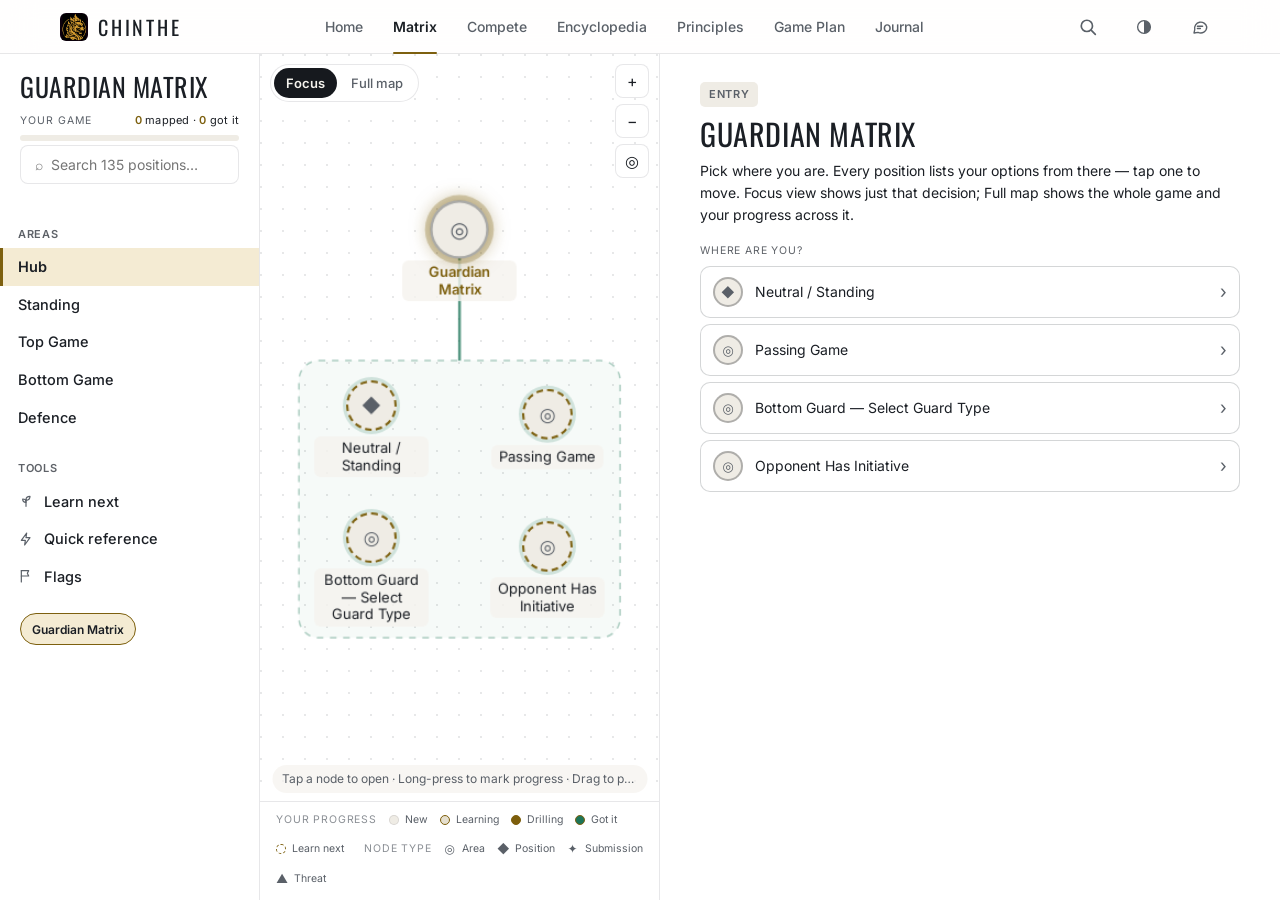
==== commit aa2fe49c: "Design pass: sentence-case UI type, cleaner nav, one accent One UI sans in sentence case for nav, bu" ====
--- a/chinthe-guardian-matrix.html
+++ b/chinthe-guardian-matrix.html
@@ -69,10 +69,10 @@
 }
 
 .eyebrow {
-  font-family: var(--font-mono);
+  font-family: var(--font-ui);
   font-size: var(--text-xs);
-  letter-spacing: 0.2em;
-  color: var(--jade-bright);
+  letter-spacing:0.08em;
+  color:var(--label);
   text-transform: uppercase;
   margin-bottom: 2px;
 }
@@ -102,8 +102,8 @@
 /* ── Progress card (mastery) ── */
 .progress-card { margin-top: 12px; }
 .progress-top { display: flex; align-items: baseline; justify-content: space-between; gap: 8px; margin-bottom: 6px; }
-.progress-label { font-family: var(--font-mono); font-size: 10.5px; color: var(--chalk-dim); letter-spacing: 0.1em; text-transform: uppercase; }
-.progress-figures { font-family: var(--font-mono); font-size: 11px; color: var(--chalk); letter-spacing: 0.02em; }
+.progress-label { font-family: var(--font-ui); font-size: 10.5px; color: var(--chalk-dim); letter-spacing: 0.1em; text-transform: uppercase; }
+.progress-figures { font-family: var(--font-ui); font-size: 11px; color: var(--chalk); letter-spacing: 0.02em; }
 .progress-figures span { color: var(--gold); font-weight: 600; }
 .progress-bar { height: 6px; border-radius: 999px; background: var(--mat-elev-2); overflow: hidden; }
 .progress-bar-fill { height: 100%; width: 0; border-radius: 999px; background: linear-gradient(90deg, var(--victory), var(--jade-bright)); transition: width 0.4s ease; }
@@ -112,9 +112,9 @@
    longer sit in one undifferentiated row. ── */
 .nav-group { margin-top: 14px; }
 .nav-group-label {
-  font-family: var(--font-mono);
+  font-family: var(--font-ui);
   font-size: var(--text-xs);
-  letter-spacing: 0.14em;
+  letter-spacing:0.08em;
   text-transform: uppercase;
   color: var(--chalk-dim);
   opacity: 0.75;
@@ -136,12 +136,12 @@
 .tool-btn {
   flex: 1 1 auto;
   background: none;
-  border: 1px dashed var(--line-strong);
+  border: 1px solid var(--line-strong);
   color: var(--chalk-dim);
-  font-family: var(--font-mono);
-  font-size: var(--text-xs);
-  letter-spacing: 0.07em;
-  text-transform: uppercase;
+  font-family: var(--font-ui);
+  font-size: 13px;
+  font-weight: 500;
+  display: inline-flex; align-items: center; gap: 6px; justify-content: center;
   padding: 9px 12px;
   border-radius: 8px;
   cursor: pointer;
@@ -155,17 +155,16 @@
   background: var(--mat-elev);
   border: 1px solid var(--line);
   color: var(--chalk-dim);
-  font-family: var(--font-mono);
-  font-size: var(--text-xs);
-  letter-spacing: 0.07em;
-  text-transform: uppercase;
+  font-family: var(--font-ui);
+  font-size: 13px;
+  font-weight: 500;
   padding: 8px 12px;
   border-radius: 8px;
   cursor: pointer;
   white-space: nowrap;
   transition: background 0.15s, color 0.15s, border-color 0.15s;
 }
-.nav-btn.active { background: var(--chalk); color: var(--mat); border-color: var(--chalk); font-weight: 600; }
+.nav-btn.active { background: var(--accent-fill); color: var(--on-fill); border-color: var(--accent-fill); font-weight: 600; }
 
 /* ── Search: persistent, not a hidden toggle. With 102 nodes this is the
    fastest path to any position, so it earns permanent real estate. ── */
@@ -181,7 +180,7 @@
   padding: 11px 14px;
   outline: none;
 }
-.search-panel input:focus { border-color: var(--jade-bright); }
+.search-panel input:focus { border-color:var(--gold); }
 .search-results { margin-top: 8px; display: flex; flex-direction: column; gap: 6px; max-height: 240px; overflow-y: auto; }
 .search-result {
   display: flex; justify-content: space-between; align-items: center;
@@ -204,8 +203,8 @@
 .chain::-webkit-scrollbar { display: none; }
 .chain-item { display: flex; align-items: center; flex-shrink: 0; }
 .chain-node {
-  font-family: var(--font-mono);
-  font-size: var(--text-xs);
+  font-family: var(--font-ui);
+  font-size: 12px; min-height: 32px; display: inline-flex; align-items: center;
   padding: 5px 10px;
   border-radius: 999px;
   border: 1px solid var(--line);
@@ -214,7 +213,7 @@
   white-space: nowrap;
   cursor: pointer;
 }
-.chain-node.current { color: var(--mat); background: var(--chalk); border-color: var(--chalk); font-weight: 600; }
+.chain-node.current { color: var(--stone); background: var(--gold-dim); border-color: var(--gold); font-weight: 600; }
 .chain-link { width: 12px; height: 1px; background: var(--line); flex-shrink: 0; }
 
 /* ── Main canvas ── */
@@ -252,8 +251,8 @@
 .tree-tool-btn:hover { border-color: var(--gold); color: var(--gold); }
 .tree-hint {
   position: absolute; left: 50%; bottom: 8px; transform: translateX(-50%);
-  z-index: 6; font-family: var(--font-mono); font-size: 10.5px;
-  letter-spacing: 0.04em; text-transform: uppercase; color: var(--chalk-dim);
+  z-index: 6; font-family: var(--font-ui); font-size: 12px;
+  color: var(--chalk-dim);
   background: color-mix(in srgb, var(--bg) 70%, transparent); padding: 5px 10px; border-radius: 999px;
   pointer-events: none; opacity: 1; transition: opacity 0.4s;
   white-space: nowrap; max-width: calc(100% - 24px); overflow: hidden; text-overflow: ellipsis;
@@ -306,7 +305,7 @@
    The focused node keeps its label. */
 .tree-canvas.lod-badges .tree-node:not(.state-current) .tree-node-label { display: none; }
 .tree-node-pts {
-  display: block; margin-top: 1px; font-family: var(--font-mono);
+  display: block; margin-top: 1px; font-family: var(--font-ui);
   font-size: var(--text-xs); opacity: 0.85;
 }
 
@@ -327,7 +326,7 @@
 .tree-node.m-new      .tree-node-badge { background: var(--surface-2); border-color: color-mix(in srgb, var(--stone) 32%, transparent); color: var(--stone-dim); }
 .tree-node.m-learning .tree-node-badge { background: color-mix(in srgb, var(--victory) 16%, transparent); border-color: var(--victory); color: var(--victory); }
 .tree-node.m-drilling .tree-node-badge { background: var(--victory); border-color: var(--victory); color: var(--on-accent); }
-.tree-node.m-got      .tree-node-badge { background: var(--jade-bright); border-color: var(--jade-bright); color: var(--on-accent); }
+.tree-node.m-got      .tree-node-badge { background: var(--jade-bright); border-color:var(--gold); color: var(--on-accent); }
 .tree-node.m-got      .tree-node-label { color: var(--stone); }
 .tree-node.m-new      .tree-node-label { color: var(--stone-dim); }
 
@@ -344,7 +343,7 @@
 /* "Learn next" cue — the growing edge of your game. Jade (growth/positive),
    a dashed ring so it never reads as the gold focus or an amber fill. */
 .tree-node.is-suggested:not(.state-current) .tree-node-badge {
-  border-color: var(--jade-bright);
+  border-color:var(--gold);
   border-style: dashed;
   box-shadow: 0 0 0 3px color-mix(in srgb, var(--jade-bright) 18%, transparent);
 }
@@ -376,7 +375,7 @@
 .tree-node.state-current { z-index: 3; }
 .tree-node:not(.state-current):not(.is-option):not(.is-parent) { opacity: 0.42; transition: opacity 0.25s; }
 .tree-node:not(.state-current):not(.is-option):not(.is-parent):hover { opacity: 1; }
-.tree-node.is-option .tree-node-badge { border-color: var(--jade-bright); }
+.tree-node.is-option .tree-node-badge { border-color:var(--gold); }
 .tree-node.is-option .tree-node-label { color: var(--chalk); }
 .tree-canvas.lod-badges .tree-node.is-option .tree-node-label,
 .tree-canvas.lod-badges .tree-node.is-parent .tree-node-label { display: block; }
@@ -401,34 +400,35 @@
   backdrop-filter: blur(6px); -webkit-backdrop-filter: blur(6px);
 }
 .view-switch button {
-  font-family: var(--font-mono); font-size: var(--text-xs); letter-spacing: 0.06em;
-  text-transform: uppercase; color: var(--chalk-dim); padding: 6px 12px; border-radius: 999px;
+  font-family: var(--font-ui); font-size: 13px; font-weight: 500;
+  color: var(--chalk-dim); padding: 6px 12px; border-radius: 999px;
   min-height: 30px;
 }
-.view-switch button.active { background: var(--chalk); color: var(--mat); font-weight: 600; }
+.view-switch button.active { background: var(--accent-fill); color: var(--on-fill); font-weight: 600; }
 .view-switch button:focus-visible { outline: 2px solid var(--jade-bright); outline-offset: 1px; }
 
 /* ── Options: the moves available from the focused node ── */
 .came-from {
   display: inline-flex; align-items: center; gap: 4px; margin: 0 0 8px;
   background: none; border: none; padding: 2px 0; cursor: pointer;
-  font-family: var(--font-mono); font-size: var(--text-xs);
+  font-family: var(--font-ui); font-size: var(--text-xs);
   letter-spacing: 0.04em; color: var(--chalk-dim);
 }
 .came-from:hover { color: var(--chalk); }
 .options { margin: 16px 0 6px; }
 .options-label {
-  font-family: var(--font-mono); font-size: var(--text-xs); color: var(--jade-bright);
-  letter-spacing: 0.12em; text-transform: uppercase; margin-bottom: 8px;
+  font-family: var(--font-ui); font-size: var(--text-xs); color:var(--label);
+  letter-spacing:0.08em; text-transform: uppercase; margin-bottom: 8px;
 }
 .option-list { list-style: none; margin: 0; padding: 0; display: flex; flex-direction: column; gap: 6px; }
 .option-btn {
   width: 100%; min-height: 48px; display: flex; align-items: center; gap: 12px;
   padding: 10px 12px; border-radius: 10px; text-align: left; cursor: pointer;
-  background: var(--mat-elev-2); border: 1px solid var(--line); color: var(--chalk);
+  background: var(--card); border: 1px solid var(--line-strong); color: var(--chalk);
   font-family: inherit; transition: border-color 0.15s, background 0.15s;
 }
-.option-btn:hover, .option-btn:focus-visible { border-color: var(--jade-bright); background: var(--surface-3, var(--mat-elev-2)); }
+.wrap > header .app-eyebrow { display: none; }   /* the nav already names the page */
+.option-btn:hover, .option-btn:focus-visible { border-color:var(--gold); background: var(--surface-3, var(--mat-elev-2)); }
 .option-btn:focus-visible { outline: 2px solid var(--jade-bright); outline-offset: 2px; }
 .option-glyph {
   width: 30px; height: 30px; flex-shrink: 0; border-radius: 50%;
@@ -437,14 +437,14 @@
 }
 .option-btn.m-learning .option-glyph { border-color: var(--victory); color: var(--victory); background: color-mix(in srgb, var(--victory) 16%, transparent); }
 .option-btn.m-drilling .option-glyph { border-color: var(--victory); background: var(--victory); color: var(--on-accent); }
-.option-btn.m-got      .option-glyph { border-color: var(--jade-bright); background: var(--jade-bright); color: var(--on-accent); }
+.option-btn.m-got      .option-glyph { border-color:var(--gold); background: var(--jade-bright); color: var(--on-accent); }
 .option-btn.type-threat .option-glyph { color: var(--danger); }
 .option-title { flex: 1; min-width: 0; font-size: 14px; line-height: 1.3; }
 .option-pts {
-  flex-shrink: 0; font-family: var(--font-mono); font-size: 11px; font-weight: 600;
+  flex-shrink: 0; font-family: var(--font-ui); font-size: 11px; font-weight: 600;
   padding: 3px 7px; border-radius: 5px;
 }
-.option-pts.pos  { background: var(--jade); color: var(--jade-bright); }
+.option-pts.pos  { background: var(--jade); color:var(--jade-bright); }
 .option-pts.neg, .option-pts.loss { background: var(--danger-dim); color: var(--danger); }
 .option-pts.win  { background: var(--victory); color: var(--mat); }
 .option-arrow { flex-shrink: 0; color: var(--chalk-dim); font-size: 18px; line-height: 1; }
@@ -464,9 +464,9 @@
 .back-btn {
   display: inline-flex; align-items: center; gap: 6px;
   background: none; border: 1px solid var(--line);
-  color: var(--chalk-dim); font-family: var(--font-mono);
-  font-size: 11px; letter-spacing: 0.06em; text-transform: uppercase;
-  padding: 7px 14px; border-radius: 999px; cursor: pointer;
+  color: var(--chalk-dim); font-family: var(--font-ui);
+  font-size: 13.5px; font-weight: 500;
+  padding: 7px 14px; border-radius: 8px; cursor: pointer;
   margin: 10px auto 0;
 }
 .back-btn:hover { border-color: var(--chalk-dim); color: var(--chalk); }
@@ -526,15 +526,15 @@
 
 .badges { display: flex; gap: 8px; align-items: center; margin-bottom: 10px; flex-wrap: wrap; }
 .badge {
-  font-family: var(--font-mono); font-size: 11px; font-weight: 600;
+  font-family: var(--font-ui); font-size: 11px; font-weight: 600;
   letter-spacing: 0.06em; padding: 4px 9px; border-radius: 5px; text-transform: uppercase;
 }
 .badge.tag-entry      { background: var(--mat-elev-2); color: var(--chalk-dim); }
-.badge.tag-position   { background: var(--jade); color: var(--jade-bright); }
+.badge.tag-position   { background: var(--jade); color:var(--jade-bright); }
 .badge.tag-submission { background: var(--victory-dim); color: var(--victory); }
 .badge.tag-counter    { background: var(--mat-elev-2); color: var(--gold); }
 .badge.tag-threat     { background: var(--danger-dim); color: var(--danger); }
-.badge.pts-pos  { background: var(--jade); color: var(--jade-bright); }
+.badge.pts-pos  { background: var(--jade); color:var(--jade-bright); }
 .badge.pts-neg  { background: var(--danger-dim); color: var(--danger); }
 .badge.pts-win  { background: var(--victory); color: var(--mat); }
 .badge.pts-loss { background: var(--danger-dim); color: var(--danger); }
@@ -546,7 +546,7 @@
 }
 .node-section { margin-top: 12px; }
 .node-section .label {
-  font-family: var(--font-mono); font-size: var(--text-xs); color: var(--chalk-dim);
+  font-family: var(--font-ui); font-size: var(--text-xs); color: var(--chalk-dim);
   letter-spacing: 0.1em; text-transform: uppercase; margin-bottom: 4px;
 }
 .node-section p { margin: 0; font-size: 13.5px; line-height: 1.55; color: var(--chalk); }
@@ -560,20 +560,20 @@
   border-radius: 10px; padding: 12px 14px; margin-bottom: 16px;
 }
 .mastery-box .label {
-  font-family: var(--font-mono); font-size: 10.5px;
+  font-family: var(--font-ui); font-size: 10.5px;
   color: var(--chalk-dim); letter-spacing: 0.1em; text-transform: uppercase; margin-bottom: 9px;
 }
 .mastery-btns { display: flex; gap: 6px; }
 .mastery-btn {
   flex: 1; padding: 10px 6px; border-radius: 7px; cursor: pointer;
-  font-family: var(--font-mono); font-size: 11.5px; letter-spacing: 0.03em; text-transform: uppercase;
+  font-family: var(--font-ui); font-size: 13px; font-weight: 500;
   background: var(--mat-elev); border: 1px solid var(--line); color: var(--chalk-dim);
   transition: background 0.15s, border-color 0.15s, color 0.15s;
 }
 .mastery-btn:hover { border-color: var(--chalk-dim); color: var(--chalk); }
 .mastery-btn.active.lvl-learning { background: color-mix(in srgb, var(--victory) 14%, transparent); border-color: var(--victory); color: var(--victory); font-weight: 600; }
 .mastery-btn.active.lvl-drilling { background: color-mix(in srgb, var(--victory) 30%, transparent); border-color: var(--victory); color: var(--victory); font-weight: 600; }
-.mastery-btn.active.lvl-got      { background: var(--jade); border-color: var(--jade-bright); color: var(--jade-bright); font-weight: 600; }
+.mastery-btn.active.lvl-got      { background: var(--jade); border-color:var(--gold); color:var(--jade-bright); font-weight: 600; }
 
 /* ── Quick ref list ── */
 .quickref-list { display: flex; flex-direction: column; gap: 8px; }
@@ -583,23 +583,25 @@
   border-radius: var(--radius); padding: 14px 16px; cursor: pointer;
 }
 .quickref-item:hover { background: var(--mat); }
-.quickref-item .qr-title { font-family: var(--font-display); font-size: 16px; letter-spacing: 0.02em; text-transform: uppercase; }
-.quickref-item .qr-sub { font-family: var(--font-mono); font-size: var(--text-xs); color: var(--chalk-dim); letter-spacing: 0.04em; margin-top: 2px; }
-.qr-context { font-family: var(--font-mono); font-size: var(--text-xs); color: var(--jade-bright); margin-top: 2px; letter-spacing: 0.02em; }
+.quickref-item .qr-title { font-family: var(--font-ui); font-weight: 600; font-size: 15px; }
+.quickref-item .qr-sub { font-family: var(--font-ui); font-size: var(--text-xs); color: var(--chalk-dim); letter-spacing: 0.04em; margin-top: 2px; }
+.qr-context { font-family: var(--font-ui); font-size: var(--text-xs); color:var(--label); margin-top: 2px; letter-spacing: 0.02em; }
 
 /* ── Action row ── */
 .action-row { display: flex; gap: 10px; flex-wrap: wrap; justify-content: center; margin-top: 14px; }
 .export-row, .flag-row { display: none; }
 .export-btn {
   background: none; border: 1px solid var(--gold); color: var(--gold);
-  font-family: var(--font-mono); font-size: 11px; letter-spacing: 0.08em;
-  text-transform: uppercase; padding: 9px 20px; border-radius: 999px; cursor: pointer;
+  font-family: var(--font-ui); font-size: 14px; font-weight: 600;
+  display: inline-flex; align-items: center; gap: 6px;
+  padding: 9px 18px; border-radius: 8px; cursor: pointer;
 }
 .export-btn:hover { background: var(--gold-dim); }
 .flag-btn {
   background: none; border: 1px solid var(--danger); color: var(--danger);
-  font-family: var(--font-mono); font-size: 11px; letter-spacing: 0.08em;
-  text-transform: uppercase; padding: 9px 20px; border-radius: 999px; cursor: pointer;
+  font-family: var(--font-ui); font-size: 14px; font-weight: 600;
+  display: inline-flex; align-items: center; gap: 6px;
+  padding: 9px 18px; border-radius: 8px; cursor: pointer;
 }
 .flag-btn:hover { background: var(--danger-dim); }
 
@@ -620,25 +622,25 @@
 .modal-header { display: flex; justify-content: space-between; align-items: center; }
 .modal-title { font-family: var(--font-display); font-size: 20px; letter-spacing: 0.02em; text-transform: uppercase; }
 .modal-close { background: none; border: none; color: var(--chalk-dim); font-size: 18px; cursor: pointer; padding: 4px; }
-.modal-sub { font-family: var(--font-mono); font-size: 11px; color: var(--chalk-dim); letter-spacing: 0.04em; }
+.modal-sub { font-family: var(--font-ui); font-size: 11px; color: var(--chalk-dim); letter-spacing: 0.04em; }
 .modal-text {
   flex: 1; min-height: 120px; max-height: 35vh;
   background: var(--mat); border: 1px solid var(--line); border-radius: 8px;
-  color: var(--chalk-dim); font-family: var(--font-mono); font-size: 11px;
+  color: var(--chalk-dim); font-family: var(--font-ui); font-size: 11px;
   line-height: 1.6; padding: 12px; resize: none; outline: none; overflow-y: auto;
 }
 .modal-actions { display: flex; gap: 10px; }
 .modal-action-btn {
   flex: 1; padding: 11px; border-radius: 8px; cursor: pointer;
-  font-family: var(--font-mono); font-size: 11px; letter-spacing: 0.06em; text-transform: uppercase;
+  font-family: var(--font-ui); font-size: 14px; font-weight: 600;
   border: 1px solid var(--line); background: var(--mat-elev-2); color: var(--chalk-dim);
   transition: opacity 0.15s;
 }
-.modal-action-btn.primary { background: var(--chalk); color: var(--mat); border-color: var(--chalk); }
+.modal-action-btn.primary { background: var(--accent-fill); color: var(--on-fill); border-color: var(--accent-fill); }
 .modal-action-btn:hover { opacity: 0.85; }
 .modal-feedback {
-  text-align: center; font-family: var(--font-mono); font-size: 11px;
-  color: var(--jade-bright); letter-spacing: 0.08em; text-transform: uppercase;
+  text-align: center; font-family: var(--font-ui); font-size: 11px;
+  color:var(--label); letter-spacing: 0.08em; text-transform: uppercase;
 }
 
 /* ── Flag system ── */
@@ -646,7 +648,7 @@
 .flag-type-btn {
   flex: 1; min-width: 70px;
   background: var(--mat-elev-2); border: 1px solid var(--line); color: var(--chalk-dim);
-  font-family: var(--font-mono); font-size: var(--text-xs); letter-spacing: 0.04em; text-transform: uppercase;
+  font-family: var(--font-ui); font-size: 13px; font-weight: 500;
   padding: 8px 6px; border-radius: 6px; cursor: pointer; transition: background 0.15s;
 }
 .flag-type-btn.active { background: var(--danger-dim); color: var(--danger); border-color: var(--danger); font-weight: 600; }
@@ -655,33 +657,33 @@
   background: var(--mat-elev-2); border: 1px solid var(--line);
   border-left: 3px solid var(--danger); border-radius: 8px; padding: 12px 14px;
 }
-.flag-list-item .fl-title { font-family: var(--font-display); font-size: 15px; text-transform: uppercase; }
-.flag-list-item .fl-meta { font-family: var(--font-mono); font-size: var(--text-xs); color: var(--chalk-dim); margin: 2px 0 6px; text-transform: uppercase; }
+.flag-list-item .fl-title { font-family: var(--font-ui); font-weight: 600; font-size: 15px; }
+.flag-list-item .fl-meta { font-family: var(--font-ui); font-size: var(--text-xs); color: var(--chalk-dim); margin: 2px 0 6px; text-transform: uppercase; }
 .flag-list-item .fl-note { font-size: 13px; line-height: 1.5; color: var(--chalk); }
-.flag-list-item .fl-delete { margin-top: 8px; background: none; border: none; color: var(--chalk-dim); font-family: var(--font-mono); font-size: var(--text-xs); text-decoration: underline; cursor: pointer; padding: 0; }
+.flag-list-item .fl-delete { margin-top: 8px; background: none; border: none; color: var(--chalk-dim); font-family: var(--font-ui); font-size: var(--text-xs); text-decoration: underline; cursor: pointer; padding: 0; }
 
 /* ── Legend ── */
 .legend {
   display: flex; gap: 12px; flex-wrap: wrap; align-items: center; justify-content: center;
   margin-top: 20px; padding-top: 14px; border-top: 1px solid var(--line);
-  font-family: var(--font-mono); font-size: var(--text-xs); color: var(--chalk-dim);
-}
-.legend-heading { font-size: var(--text-xs); letter-spacing: 0.12em; text-transform: uppercase; color: var(--chalk-dim); opacity: 0.7; }
+  font-family: var(--font-ui); font-size: var(--text-xs); color: var(--chalk-dim);
+}
+.legend-heading { font-size: var(--text-xs); letter-spacing:0.08em; text-transform: uppercase; color: var(--chalk-dim); opacity: 0.7; }
 .legend-heading:not(:first-child) { margin-left: 8px; }
 .legend-item { display: flex; align-items: center; gap: 6px; }
 .dot { width: 10px; height: 10px; border-radius: 50%; border: 1.5px solid transparent; }
 .dot.m-new      { background: var(--mat-elev-2); border-color: var(--line); }
 .dot.m-learning { background: color-mix(in srgb, var(--victory) 20%, transparent); border-color: var(--victory); }
 .dot.m-drilling { background: var(--victory); border-color: var(--victory); }
-.dot.m-got      { background: var(--jade-bright); border-color: var(--jade-bright); }
-.dot.dot-suggested { background: none; border-color: var(--jade-bright); border-style: dashed; }
+.dot.m-got      { background: var(--jade-bright); border-color:var(--gold); }
+.dot.dot-suggested { background: none; border-color:var(--gold); border-style: dashed; }
 .glyph-key { color: var(--chalk-dim); font-size: 12px; width: 12px; text-align: center; }
 
 /* ── Brand footer ── */
 footer.brand-footer {
   text-align: center; margin-top: 30px;
-  font-family: var(--font-mono); font-size: var(--text-xs);
-  color: var(--chalk-dim); letter-spacing: 0.12em; text-transform: uppercase;
+  font-family: var(--font-ui); font-size: var(--text-xs);
+  color: var(--chalk-dim); letter-spacing:0.08em; text-transform: uppercase;
 }
 
 /* ══════════════════════════════════════════════════════
@@ -747,7 +749,7 @@
     flex-shrink: unset;
     width: 100%;
     text-align: center;
-    font-size: 10.5px;
+    font-size: 13px;
     padding: 9px 8px;
     border-radius: 7px;
     white-space: nowrap;
@@ -768,7 +770,7 @@
     padding: 8px 0 4px;
     margin-top: 6px;
   }
-  .chain-node { font-size: var(--text-xs); padding: 5px 9px; }
+  .chain-node { font-size: 12px; padding: 7px 11px; min-height: 32px; display: inline-flex; align-items: center; }
 
   /* ── Right canvas ── */
   main {
@@ -837,7 +839,7 @@
   header { padding: 24px 20px 48px; }
   main   { padding: 24px 40px 48px; }
   h1     { font-size: 24px; }
-  .nav-btn         { font-size: 11px; padding: 10px 10px; }
+  .nav-btn         { font-size: 13px; padding: 10px 10px; }
 }
 
 @media (min-width: 1600px) {
@@ -853,18 +855,19 @@
   header > .chain { padding: 12px 20px 4px; }
   .nav-group { margin-top: 6px; }
   .nav-group-label {
-    font-family: var(--font-mono); font-size: var(--text-xs); letter-spacing: 0.16em; text-transform: uppercase;
-    color: var(--stone-dim); opacity: 1; padding: 16px 18px 6px; margin: 0;
+    font-family: var(--font-ui); font-size: 11px; font-weight: 600; letter-spacing: 0.06em; text-transform: uppercase;
+    color: var(--label); opacity: 1; padding: 18px 18px 6px; margin: 0;
   }
   .section-nav, .tool-row { display: block; margin: 0; padding: 0; }
   .nav-btn, .tool-btn {
     display: flex; align-items: center; gap: 10px; width: 100%; text-align: left; white-space: normal;
     padding: 9px 16px 9px 15px; border: none; border-left: 3px solid transparent; border-radius: 0; background: none;
-    font-family: var(--font-display); font-size: 14px; font-weight: 400; letter-spacing: 0.03em; text-transform: uppercase;
-    color: var(--stone);
+    font-family: var(--font-ui); font-size: 14.5px; font-weight: 500; line-height: 1.35;
+    color: var(--stone); justify-content: flex-start;
   }
+  .tool-btn .tool-ico { color: var(--stone-dim); }
   .nav-btn:hover, .tool-btn:hover { background: var(--surface-2); color: var(--stone); }
-  .nav-btn.active { border-left-color: var(--gold); background: var(--gold-dim); color: var(--gold); font-weight: 400; }
+  .nav-btn.active { border-left-color: var(--gold); background: var(--gold-dim); color: var(--stone); font-weight: 600; }
 }
 @media (min-width: 1100px) {
   .wrap { grid-template-columns: 260px minmax(0, 1fr); }
@@ -883,7 +886,7 @@
   }
   .detail-pane {
     grid-column: 2; grid-row: 1 / 3; min-height: 0; overflow-y: auto; overscroll-behavior: contain;
-    background: var(--bg); border-left: none; padding: 28px 40px 64px;
+    background: var(--surface); border-left: none; padding: 28px 40px 64px;
   }
   .detail-card { border: none; background: none; padding: 0; border-radius: 0; max-width: 820px; }
   .detail-card::before { display: none; }
@@ -953,9 +956,9 @@
     <div class="nav-group">
       <div class="nav-group-label">Tools</div>
       <div class="tool-row">
-        <button class="tool-btn" type="button" id="learnNextBtn">🌱 Learn Next</button>
-        <button class="tool-btn" type="button" id="quickRefToggle">⚡ Quick Ref</button>
-        <button class="tool-btn" type="button" id="flagsToggle">🚩 Flags <span id="flagsCount"></span></button>
+        <button class="tool-btn" type="button" id="learnNextBtn"><svg class="tool-ico" viewBox="0 0 24 24" width="16" height="16" fill="none" stroke="currentColor" stroke-width="1.8" stroke-linecap="round" stroke-linejoin="round" aria-hidden="true"><path d="M12 20V10"/><path d="M12 10c0-3 2-5 6-5 0 4-2 6-6 6"/><path d="M12 13c0-2.5-1.7-4-5-4 0 3.3 1.7 5 5 5"/></svg>Learn next</button>
+        <button class="tool-btn" type="button" id="quickRefToggle"><svg class="tool-ico" viewBox="0 0 24 24" width="16" height="16" fill="none" stroke="currentColor" stroke-width="1.8" stroke-linecap="round" stroke-linejoin="round" aria-hidden="true"><path d="M13 3 5 14h6l-1 7 8-11h-6z"/></svg>Quick reference</button>
+        <button class="tool-btn" type="button" id="flagsToggle"><svg class="tool-ico" viewBox="0 0 24 24" width="16" height="16" fill="none" stroke="currentColor" stroke-width="1.8" stroke-linecap="round" stroke-linejoin="round" aria-hidden="true"><path d="M5 21V4"/><path d="M5 4h11l-2 4 2 4H5"/></svg>Flags <span id="flagsCount"></span></button>
       </div>
     </div>
 
@@ -988,7 +991,7 @@
           <button class="export-btn" id="exportBtn">↗ Export this chain</button>
         </div>
         <div class="flag-row" id="flagRow" style="display:none;">
-          <button class="flag-btn" id="flagBtn">🚩 Flag this node</button>
+          <button class="flag-btn" id="flagBtn"><svg class="tool-ico" viewBox="0 0 24 24" width="16" height="16" fill="none" stroke="currentColor" stroke-width="1.8" stroke-linecap="round" stroke-linejoin="round" aria-hidden="true"><path d="M5 21V4"/><path d="M5 4h11l-2 4 2 4H5"/></svg>Flag this node</button>
         </div>
       </div>
     </aside>
--- a/chinthe.css
+++ b/chinthe.css
@@ -36,6 +36,10 @@
   --victory:     #E8CA70;   /* finish / win accents */
   --victory-dim: #241B07;
   --on-accent:   #0A0E13;   /* text on gold / jade / amber fills */
+  --card:        #141B24;   /* cards and rows that sit on the page background */
+  --label:       #9A978C;   /* small uppercase section labels: neutral, not a colour */
+  --accent-fill: #C8A84E;   /* primary buttons and selected pills */
+  --on-fill:     #0A0E13;
   /* Chrome */
   --line:        rgba(200, 215, 230, 0.09);
   --line-strong: rgba(200, 215, 230, 0.16);
@@ -71,6 +75,7 @@
   --font-serif:   'Cinzel', serif;
   --font-body:    'Inter', system-ui, sans-serif;
   --font-mono:    'IBM Plex Mono', monospace;
+  --font-ui:      'Inter', system-ui, sans-serif;   /* labels, buttons, nav: one sans for all UI text */
   --font-myanmar: 'Noto Sans Myanmar', sans-serif;
 
   /* Type scale — 10.5px is the floor. Nothing functional goes below it:
@@ -114,6 +119,10 @@
   --victory:     #7D5E0C;
   --victory-dim: #F6EDD3;
   --on-accent:   #FFFFFF;
+  --card:        #FFFFFF;
+  --label:       #5E6268;
+  --accent-fill: #16191E;   /* black and gold: ink buttons on the light theme */
+  --on-fill:     #F5F3EE;
   --line:        rgba(20, 28, 38, 0.10);
   --line-strong: rgba(20, 28, 38, 0.18);
   --nav-bg:      rgba(255, 255, 255, 0.92);
@@ -143,6 +152,10 @@
     --victory:     #7D5E0C;
     --victory-dim: #F6EDD3;
     --on-accent:   #FFFFFF;
+    --card:        #FFFFFF;
+    --label:       #5E6268;
+    --accent-fill: #16191E;
+    --on-fill:     #F5F3EE;
     --line:        rgba(20, 28, 38, 0.10);
     --line-strong: rgba(20, 28, 38, 0.18);
     --nav-bg:      rgba(255, 255, 255, 0.92);
@@ -205,8 +218,8 @@
    3. TYPOGRAPHY UTILITIES
 ═══════════════════════════════════════════════════ */
 .display       { font-family: var(--font-display); font-weight: 400; text-transform: uppercase; letter-spacing: 0.02em; line-height: 0.95; }
-.mono          { font-family: var(--font-mono); }
-.eyebrow       { font-family: var(--font-mono); font-size: var(--text-xs); letter-spacing: 0.2em; text-transform: uppercase; color: var(--jade-bright); }
+.mono          { font-family: var(--font-ui); }
+.eyebrow       { font-family: var(--font-ui); font-size: var(--text-xs); letter-spacing:0.08em; text-transform: uppercase; color:var(--label); }
 .text-dim      { color: var(--stone-dim); }
 .text-gold     { color: var(--gold); }
 .text-jade     { color: var(--jade-bright); }
@@ -242,6 +255,7 @@
 .site-nav-brand {
   display: flex;
   align-items: center;
+  min-height: 40px;
   gap: 10px;
   text-decoration: none;
   flex-shrink: 0;
@@ -260,7 +274,7 @@
 .site-nav-wordmark {
   font-family: var(--font-display);
   font-size: 20px;
-  letter-spacing: 0.12em;
+  letter-spacing: 0.14em;
   color: var(--stone);
 }
 
@@ -271,22 +285,23 @@
 }
 
 .site-nav-link {
-  font-family: var(--font-mono);
-  font-size: 11px;
-  letter-spacing: 0.06em;
-  text-transform: uppercase;
+  position: relative;
+  font-family: var(--font-ui);
+  font-size: 14px;
+  font-weight: 500;
   color: var(--stone-dim);
-  padding: 7px 12px;
+  padding: 8px 12px;
   border-radius: var(--radius-sm);
   transition: color 0.15s, background 0.15s;
   white-space: nowrap;
 }
 
-.site-nav-link:hover { color: var(--stone); background: var(--surface-2); }
-.site-nav-link.active { color: var(--gold); }
+.site-nav-link:hover { color: var(--stone); }
+/* Current page: full-strength text and a gold rule under it */
+.site-nav-link.active { color: var(--stone); font-weight: 600; }
 
 .site-nav-cta {
-  font-family: var(--font-mono);
+  font-family: var(--font-ui);
   font-size: 11px;
   letter-spacing: 0.07em;
   text-transform: uppercase;
@@ -373,9 +388,10 @@
   padding: 8px 12px 14px;
 }
 .site-nav.menu-open .site-nav-link {
-  font-size: 13px;
+  font-size: 16px;
   padding: 12px 14px;
 }
+.site-nav.menu-open .site-nav-link.active { background: var(--surface-2); }
 
 /* ═══════════════════════════════════════════════════
    5. PAGE SHELL — for content pages (not Matrix)
@@ -398,11 +414,11 @@
    6. SECTION HEADERS (shared pattern)
 ═══════════════════════════════════════════════════ */
 .section-eyebrow {
-  font-family: var(--font-mono);
+  font-family: var(--font-ui);
   font-size: var(--text-xs);
-  letter-spacing: 0.2em;
+  letter-spacing:0.08em;
   text-transform: uppercase;
-  color: var(--jade-bright);
+  color:var(--label);
   margin-bottom: 10px;
   display: block;
 }
@@ -445,7 +461,7 @@
 ═══════════════════════════════════════════════════ */
 .badge {
   display: inline-block;
-  font-family: var(--font-mono);
+  font-family: var(--font-ui);
   font-size: var(--text-xs);
   font-weight: 600;
   letter-spacing: 0.07em;
@@ -455,7 +471,7 @@
 }
 
 .tag {
-  font-family: var(--font-mono);
+  font-family: var(--font-ui);
   font-size: var(--text-xs);
   letter-spacing: 0.08em;
   text-transform: uppercase;
@@ -473,21 +489,24 @@
   align-items: center;
   justify-content: center;
   gap: 8px;
-  font-family: var(--font-mono);
-  font-size: 11.5px;
-  letter-spacing: 0.07em;
-  text-transform: uppercase;
-  padding: 10px 20px;
-  border-radius: 999px;
-  border: 1px solid var(--line);
+  font-family: var(--font-ui);
+  font-size: 14px;
+  font-weight: 600;
+  letter-spacing: 0;
+  line-height: 1.2;
+  padding: 10px 18px;
+  min-height: 40px;
+  border-radius: 8px;
+  border: 1px solid var(--line-strong);
   transition: opacity 0.15s, background 0.15s, border-color 0.15s;
   cursor: pointer;
   white-space: nowrap;
 }
 
-.btn-primary   { background: var(--gold); color: var(--bg); border-color: var(--gold); font-weight: 600; }
-.btn-secondary { background: transparent; color: var(--stone); }
-.btn-ghost     { background: transparent; color: var(--stone-dim); }
+.btn-primary   { background: var(--accent-fill); color: var(--on-fill); border-color: var(--accent-fill); }
+.btn-secondary { background: var(--surface); color: var(--stone); }
+.btn-ghost     { background: transparent; color: var(--stone-dim); border-color: transparent; font-weight: 500; }
+.btn-ghost:hover { color: var(--stone); background: var(--surface-2); }
 .btn-danger    { background: transparent; color: var(--danger); border-color: var(--danger); }
 
 .btn:hover { opacity: 0.88; }
@@ -515,16 +534,15 @@
 .form-input:focus,
 .form-select:focus,
 .form-textarea:focus {
-  border-color: var(--jade-bright);
+  border-color:var(--gold);
 }
 
 .form-textarea { min-height: 90px; resize: vertical; line-height: 1.55; }
 .form-label {
-  font-family: var(--font-mono);
-  font-size: var(--text-xs);
-  letter-spacing: 0.1em;
-  text-transform: uppercase;
-  color: var(--stone-dim);
+  font-family: var(--font-ui);
+  font-size: 13px;
+  font-weight: 600;
+  color: var(--stone);
   display: block;
   margin-bottom: 6px;
 }
@@ -552,7 +570,7 @@
   display: flex; align-items: center; justify-content: space-between; gap: 10px;
   padding: 12px 2px;
   background: none; border: none; cursor: pointer; text-align: left;
-  font-family: var(--font-mono); font-size: var(--text-sm); letter-spacing: 0.1em; text-transform: uppercase;
+  font-family: var(--font-ui); font-size: 14px; font-weight: 600;
   color: var(--stone-dim); transition: color 0.15s;
 }
 .disc-head:hover { color: var(--stone); }
@@ -600,7 +618,8 @@
 @media (min-width: 900px) {
   .site-nav-inner  { padding: 0 40px; }
   .site-nav-links  { display: flex; }
-  .site-nav-link   { font-size: 11.5px; padding: 8px 14px; }
+  .site-nav-link   { font-size: 14px; padding: 8px 10px; }
+  .site-nav-link.active::after { content: ""; position: absolute; left: 10px; right: 10px; bottom: -9px; height: 2px; border-radius: 2px; background: var(--gold); }
   .site-nav-toggle { display: none; }
 
   /* Neutralize the mobile dropdown if the menu-open class lingers */
@@ -615,7 +634,8 @@
     border-bottom: 0;
     padding: 0;
   }
-  .site-nav.menu-open .site-nav-link { font-size: 11.5px; padding: 8px 14px; }
+  .site-nav.menu-open .site-nav-link { font-size: 14px; padding: 8px 10px; }
+  .site-nav.menu-open .site-nav-link.active { background: none; }
   .page-wrap       { padding: 0 40px; }
 
   .modal {
@@ -628,6 +648,8 @@
 /* lg: 1280px */
 @media (min-width: 1280px) {
   .site-nav-inner { padding: 0 60px; }
+  .site-nav-link  { padding: 8px 14px; }
+  .site-nav-link.active::after { left: 14px; right: 14px; }
   .page-wrap      { padding: 0 60px; }
 }
 
@@ -656,7 +678,7 @@
   flex-wrap: wrap;
   padding-top: 16px;
   border-top: 1px solid var(--line);
-  font-family: var(--font-mono);
+  font-family: var(--font-ui);
   font-size: 10.5px;
   color: var(--stone-dim);
 }
@@ -679,26 +701,6 @@
   ::view-transition-old(root) { animation: ch-fade-out 0.12s ease both; }
   ::view-transition-new(root) { animation: ch-fade-in  0.18s ease both; }
 }
-
-/* C.1 Breadcrumbs ──────────────────────────────── */
-.breadcrumb {
-  background: var(--surface);
-  border-bottom: 1px solid var(--line);
-  padding: 7px 24px;
-  font-size: 0.76rem;
-  color: var(--stone-dim);
-  letter-spacing: 0.01em;
-  display: flex;
-  align-items: center;
-  gap: 8px;
-}
-.breadcrumb a {
-  color: var(--jade-bright);
-  text-decoration: none;
-}
-.breadcrumb a:hover { text-decoration: underline; }
-.breadcrumb .bc-sep { opacity: 0.4; }
-.breadcrumb .bc-current { color: var(--stone); }
 
 /* C.3 Global Search Modal ──────────────────────── */
 .search-overlay {
@@ -742,7 +744,7 @@
   color: var(--stone);
   font-size: 1rem;
   font-family: var(--font-body);
-  caret-color: var(--jade-bright);
+  caret-color:var(--gold);
 }
 .search-input::placeholder { color: var(--stone-dim); }
 .search-esc {
@@ -812,7 +814,7 @@
   font-size: 0.68rem;
   background: var(--surface-3);
   color: var(--stone-dim);
-  font-family: var(--font-mono);
+  font-family: var(--font-ui);
 }
 /* Keyboard hints mean nothing on touch screens */
 @media (hover: none) and (pointer: coarse) { .search-foot { display: none; } }
@@ -827,9 +829,10 @@
 .app-nav { background: var(--surface); border-bottom: 1px solid var(--line); }
 .app-nav-head { padding: 20px 20px 14px; display: grid; gap: 10px; }
 .app-eyebrow {
-  font-family: var(--font-mono); font-size: var(--text-xs); letter-spacing: 0.18em;
-  text-transform: uppercase; color: var(--jade-bright);
-}
+  font-family: var(--font-ui); font-size: var(--text-xs); letter-spacing:0.08em;
+  text-transform: uppercase; color:var(--label);
+}
+.app-nav-head > .app-eyebrow { display: none; }   /* the nav already names the page */
 .app-title {
   font-family: var(--font-display); font-weight: 400; font-size: 26px; line-height: 1;
   text-transform: uppercase; letter-spacing: 0.02em; color: var(--stone);
@@ -840,23 +843,23 @@
   padding: 10px 12px; font: inherit; font-size: 14px;
 }
 .app-search::placeholder { color: var(--stone-dim); }
-.app-search:focus, .app-select:focus { border-color: var(--jade-bright); outline: none; }
+.app-search:focus, .app-select:focus { border-color:var(--gold); outline: none; }
 .app-nav-list { display: none; }
 .app-nav-group {
-  font-family: var(--font-mono); font-size: var(--text-xs); letter-spacing: 0.16em;
-  text-transform: uppercase; color: var(--stone-dim); padding: 16px 18px 6px;
+  font-family: var(--font-ui); font-size: 11px; font-weight: 600; letter-spacing: 0.06em;
+  text-transform: uppercase; color: var(--label); padding: 18px 18px 6px;
 }
 .app-nav-item {
   display: flex; align-items: center; gap: 10px; width: 100%; text-align: left;
-  padding: 9px 16px 9px 15px; border-left: 3px solid transparent;
-  font-family: var(--font-display); font-size: 14px; letter-spacing: 0.03em;
-  text-transform: uppercase; color: var(--stone);
+  padding: 8px 16px 8px 15px; border-left: 3px solid transparent;
+  font-family: var(--font-ui); font-size: 14.5px; font-weight: 500; line-height: 1.35;
+  color: var(--stone);
 }
 .app-nav-item > span:not(.app-nav-num):not(.app-nav-count) { flex: 1; min-width: 0; }
 .app-nav-item:hover { background: var(--surface-2); }
-.app-nav-item.active { border-left-color: var(--gold); background: var(--gold-dim); color: var(--gold); }
+.app-nav-item.active { border-left-color: var(--gold); background: var(--gold-dim); color: var(--stone); font-weight: 600; }
 .app-nav-item:focus-visible { outline: 2px solid var(--jade-bright); outline-offset: -2px; }
-.app-nav-num, .app-nav-count { font-family: var(--font-mono); font-size: var(--text-xs); color: var(--stone-dim); }
+.app-nav-num, .app-nav-count { font-family: var(--font-ui); font-size: 12px; font-variant-numeric: tabular-nums; color: var(--stone-dim); }
 .app-nav-num { min-width: 34px; }
 .app-nav-foot { padding: 18px 20px 24px; border-top: 1px solid var(--line); margin-top: 8px; }
 .app-head { display: grid; gap: 6px; padding-bottom: 14px; margin-bottom: 18px; border-bottom: 1px solid var(--line); }
@@ -871,8 +874,8 @@
 .aside-block { padding: 16px 0; border-top: 1px solid var(--line); }
 .aside-block:first-child { border-top: none; padding-top: 4px; }
 .aside-title {
-  font-family: var(--font-mono); font-weight: 600; font-size: var(--text-xs); letter-spacing: 0.14em;
-  text-transform: uppercase; color: var(--jade-bright); margin-bottom: 10px;
+  font-family: var(--font-ui); font-weight: 600; font-size: 11px; letter-spacing: 0.06em;
+  text-transform: uppercase; color:var(--label); margin-bottom: 10px;
 }
 .aside-list { display: grid; gap: 6px; }
 .aside-link {
@@ -880,13 +883,13 @@
   padding: 9px 12px; border-radius: 8px; border: 1px solid var(--line-strong);
   background: var(--surface-2); color: var(--stone); font-size: 14px; text-align: left; width: 100%;
 }
-.aside-link:hover { border-color: var(--jade-bright); }
+.aside-link:hover { border-color:var(--gold); }
 .aside-link::after { content: "›"; color: var(--stone-dim); font-size: 16px; }
 .aside-text { font-size: 14px; line-height: 1.6; color: var(--stone-dim); }
 .stat-grid { display: grid; grid-template-columns: repeat(2, minmax(0, 1fr)); gap: 8px; }
 .stat-tile { padding: 12px 14px; border-radius: 10px; border: 1px solid var(--line); background: var(--surface-2); min-width: 0; }
 .stat-tile b { display: block; font-family: var(--font-display); font-weight: 400; font-size: 26px; line-height: 1.1; color: var(--stone); overflow: hidden; text-overflow: ellipsis; white-space: nowrap; }
-.stat-tile span { font-family: var(--font-mono); font-size: var(--text-xs); letter-spacing: 0.1em; text-transform: uppercase; color: var(--stone-dim); }
+.stat-tile span { font-family: var(--font-ui); font-size: 12px; color: var(--stone-dim); }
 
 /* ── Frame: WHERE | WHAT | READ ─────────────────────────────────────────
    Every page uses the same three panels, and information gets deeper — and
@@ -904,24 +907,25 @@
   text-transform: uppercase; letter-spacing: 0.02em; color: var(--stone);
 }
 .list-head-sub { font-size: 13.5px; line-height: 1.5; color: var(--stone-dim); }
-.list-meta { font-family: var(--font-mono); font-size: var(--text-xs); letter-spacing: 0.06em; color: var(--stone-dim); margin: 2px 0 10px; }
+.list-meta { font-family: var(--font-ui); font-size: var(--text-xs); letter-spacing: 0.06em; color: var(--stone-dim); margin: 2px 0 10px; }
 .list-stack { display: grid; gap: 8px; }
 .list-group-label {
-  font-family: var(--font-mono); font-size: var(--text-xs); letter-spacing: 0.14em; text-transform: uppercase;
-  color: var(--stone-dim); padding: 12px 2px 2px;
+  font-family: var(--font-ui); font-size: 11px; font-weight: 600; letter-spacing: 0.06em; text-transform: uppercase;
+  color: var(--label); padding: 14px 2px 2px;
 }
 /* One card for every pickable item on the site */
 .list-card {
-  display: block; width: 100%; text-align: left; padding: 12px 14px; border-radius: 10px;
-  background: var(--surface-2); border: 1px solid var(--line); color: var(--stone);
+  display: block; width: 100%; text-align: left; padding: 13px 15px; border-radius: 10px;
+  background: var(--card); border: 1px solid var(--line-strong); color: var(--stone);
+  box-shadow: 0 1px 2px color-mix(in srgb, var(--shadow) 6%, transparent);
   transition: border-color 0.15s, background 0.15s;
 }
-.list-card:hover { border-color: var(--line-strong); }
-.list-card.active, .list-card[aria-current="true"] { border-color: var(--gold); background: var(--gold-dim); }
+.list-card:hover { border-color: color-mix(in srgb, var(--gold) 45%, var(--line-strong)); }
+.list-card.active, .list-card[aria-current="true"] { border-color: var(--gold); background: var(--gold-dim); box-shadow: inset 3px 0 0 var(--gold); }
 .list-card:focus-visible { outline: 2px solid var(--jade-bright); outline-offset: 2px; }
-.list-card-meta { display: flex; align-items: center; justify-content: space-between; gap: 8px; font-family: var(--font-mono); font-size: var(--text-xs); letter-spacing: 0.08em; text-transform: uppercase; color: var(--stone-dim); margin-bottom: 4px; }
-.list-card-title { display: block; font-family: var(--font-display); font-weight: 400; font-size: 17px; line-height: 1.15; letter-spacing: 0.02em; text-transform: uppercase; color: var(--stone); }
-.list-card.active .list-card-title { color: var(--gold); }
+.list-card-meta { display: flex; align-items: center; justify-content: space-between; gap: 8px; font-family: var(--font-ui); font-size: 11px; font-weight: 500; letter-spacing: 0.05em; text-transform: uppercase; color: var(--stone-dim); margin-bottom: 5px; }
+.list-card-title { display: block; font-family: var(--font-ui); font-weight: 600; font-size: 15.5px; line-height: 1.3; color: var(--stone); }
+.list-card.active .list-card-title { color: var(--stone); }
 .list-card-sub { display: -webkit-box; -webkit-line-clamp: 2; -webkit-box-orient: vertical; overflow: hidden; font-size: 13px; line-height: 1.45; color: var(--stone-dim); margin-top: 4px; }
 
 .app-list .app-head { margin-bottom: 12px; padding-bottom: 12px; }
@@ -949,9 +953,9 @@
   body.app-page .app-nav { position: static; height: auto; min-height: 0; grid-row: 1; }
   body.app-page .app-list {
     grid-column: 2; grid-row: 1; overflow-y: auto; min-height: 0;
-    background: var(--surface); border-right: 1px solid var(--line); padding: 22px 20px 40px;
+    background: var(--bg); border-right: 1px solid var(--line); padding: 22px 20px 40px;
   }
-  body.app-page .app-detail { grid-column: 3; grid-row: 1; overflow-y: auto; min-height: 0; padding: 28px 40px 64px; }
+  body.app-page .app-detail { grid-column: 3; grid-row: 1; overflow-y: auto; min-height: 0; padding: 32px 48px 64px; background: var(--surface); }
 }
 @media (min-width: 1600px) {
   body.app-page .app-shell { grid-template-columns: 280px 440px minmax(0, 1fr); }
@@ -969,11 +973,11 @@
 
 /* Shared content blocks */
 .callout {
-  padding: 14px 16px; border-left: 3px solid var(--jade-bright); border-radius: 0 8px 8px 0;
+  padding: 14px 16px; border-left: 3px solid var(--gold); border-radius: 0 8px 8px 0;
   background: var(--surface-2); color: var(--stone); font-size: 15px; line-height: 1.6;
 }
 .block-label {
-  font-family: var(--font-mono); font-weight: 600; font-size: var(--text-xs); letter-spacing: 0.12em;
+  font-family: var(--font-ui); font-weight: 600; font-size: var(--text-xs); letter-spacing:0.08em;
   text-transform: uppercase; color: var(--stone-dim); margin-bottom: 8px;
 }
 .empty-state-block { padding: 48px 20px; text-align: center; color: var(--stone-dim); font-size: 14px; line-height: 1.6; }
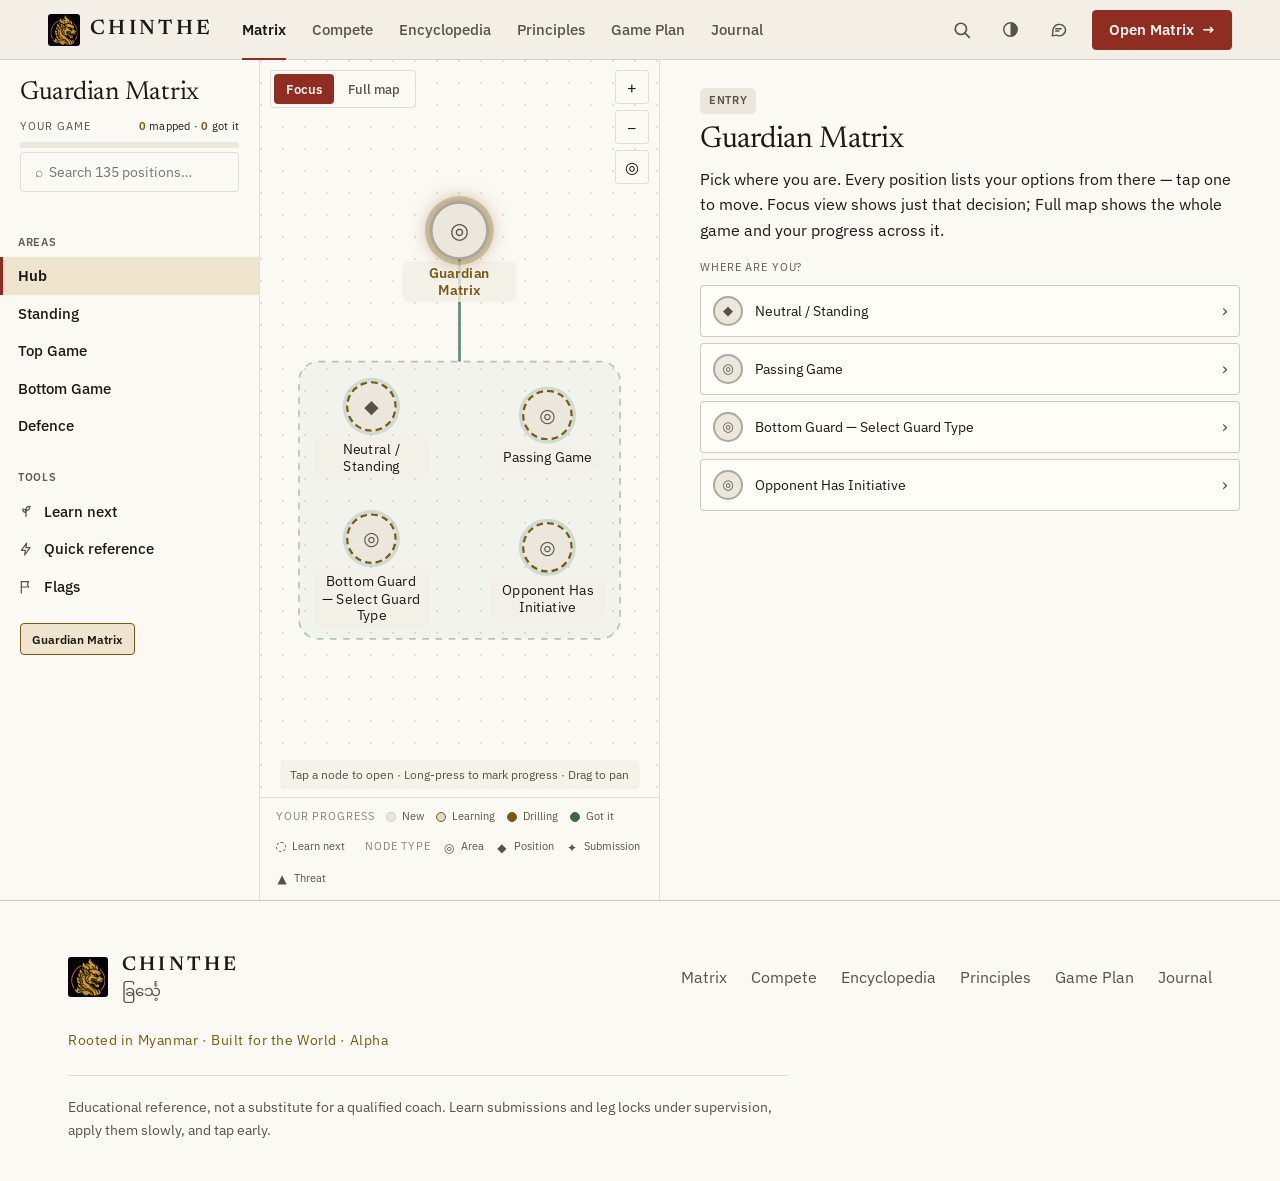
==== commit 95b0383a: "Lacquer and Gold: palette, type, shared header/footer, home layout Burmese lacquerware palette (pape" ====
--- a/chinthe-guardian-matrix.html
+++ b/chinthe-guardian-matrix.html
@@ -4,8 +4,8 @@
 <meta charset="UTF-8">
 <script>/* theme before first paint: avoids a flash of the wrong theme */try{var t=localStorage.getItem("chinthe_theme");if(t==="light"||t==="dark")document.documentElement.setAttribute("data-theme",t);}catch(e){}</script>
 <meta name="viewport" content="width=device-width, initial-scale=1.0">
-<meta name="theme-color" content="#0A0E13" media="(prefers-color-scheme: dark)">
-<meta name="theme-color" content="#F5F3EE" media="(prefers-color-scheme: light)">
+<meta name="theme-color" content="#13110F" media="(prefers-color-scheme: dark)">
+<meta name="theme-color" content="#F3EFE6" media="(prefers-color-scheme: light)">
 <meta name="description" content="The Guardian Matrix: a no-gi competition decision map. Find your position, see every option, the ADCC points at stake, and how to drill it.">
 <title>Guardian Matrix — CHINTHE</title>
 <link rel="manifest" href="manifest.json">
@@ -20,7 +20,7 @@
 <meta name="twitter:card" content="summary">
 <link rel="icon" type="image/png" href="chinthe-lion.png">
 <link rel="preconnect" href="https://fonts.googleapis.com">
-<link href="https://fonts.googleapis.com/css2?family=Oswald:wght@400;500;600&family=Inter:wght@400;500;600&family=IBM+Plex+Mono:wght@400;500;600&family=Cinzel:wght@600&family=Noto+Sans+Myanmar:wght@400;600&display=swap" rel="stylesheet">
+<link href="https://fonts.googleapis.com/css2?family=Newsreader:opsz,wght@6..72,400;6..72,500;6..72,600&family=IBM+Plex+Sans:wght@400;500;600;700&family=IBM+Plex+Mono:wght@500&family=Noto+Sans+Myanmar:wght@400;600&display=swap" rel="stylesheet">
 <link rel="stylesheet" href="chinthe.css">
 <style>
 /* ══════════════════════════════════════════════════════
@@ -89,8 +89,7 @@
   font-family: var(--font-display);
   font-weight: 400;
   font-size: 22px;
-  letter-spacing: 0.03em;
-  text-transform: uppercase;
+  letter-spacing: -0.01em;
   line-height: 1;
   margin: 0;
 }
@@ -105,8 +104,8 @@
 .progress-label { font-family: var(--font-ui); font-size: 10.5px; color: var(--chalk-dim); letter-spacing: 0.1em; text-transform: uppercase; }
 .progress-figures { font-family: var(--font-ui); font-size: 11px; color: var(--chalk); letter-spacing: 0.02em; }
 .progress-figures span { color: var(--gold); font-weight: 600; }
-.progress-bar { height: 6px; border-radius: 999px; background: var(--mat-elev-2); overflow: hidden; }
-.progress-bar-fill { height: 100%; width: 0; border-radius: 999px; background: linear-gradient(90deg, var(--victory), var(--jade-bright)); transition: width 0.4s ease; }
+.progress-bar { height: 6px; border-radius: var(--radius); background: var(--mat-elev-2); overflow: hidden; }
+.progress-bar-fill { height: 100%; width: 0; border-radius: var(--radius); background: var(--gold); transition: width 0.4s ease; }
 
 /* ── Nav groups: destinations and tools are different jobs, so they no
    longer sit in one undifferentiated row. ── */
@@ -143,7 +142,7 @@
   font-weight: 500;
   display: inline-flex; align-items: center; gap: 6px; justify-content: center;
   padding: 9px 12px;
-  border-radius: 8px;
+  border-radius: var(--radius);
   cursor: pointer;
   white-space: nowrap;
   transition: color 0.15s, border-color 0.15s;
@@ -159,7 +158,7 @@
   font-size: 13px;
   font-weight: 500;
   padding: 8px 12px;
-  border-radius: 8px;
+  border-radius: var(--radius);
   cursor: pointer;
   white-space: nowrap;
   transition: background 0.15s, color 0.15s, border-color 0.15s;
@@ -173,7 +172,7 @@
   width: 100%;
   background: var(--mat-elev);
   border: 1px solid var(--line);
-  border-radius: 8px;
+  border-radius: var(--radius);
   color: var(--chalk);
   font-family: var(--font-body);
   font-size: 14px;
@@ -185,7 +184,7 @@
 .search-result {
   display: flex; justify-content: space-between; align-items: center;
   background: var(--mat-elev); border: 1px solid var(--line);
-  border-radius: 8px; padding: 10px 12px; cursor: pointer; font-size: 13px;
+  border-radius: var(--radius); padding: 10px 12px; cursor: pointer; font-size: 13px;
 }
 .search-result:hover { background: var(--mat-elev-2); }
 .search-empty { color: var(--chalk-dim); font-size: 12px; padding: 8px 2px; }
@@ -206,7 +205,7 @@
   font-family: var(--font-ui);
   font-size: 12px; min-height: 32px; display: inline-flex; align-items: center;
   padding: 5px 10px;
-  border-radius: 999px;
+  border-radius: var(--radius);
   border: 1px solid var(--line);
   color: var(--chalk-dim);
   background: var(--mat-elev);
@@ -241,7 +240,7 @@
   display: flex; flex-direction: column; gap: 6px;
 }
 .tree-tool-btn {
-  width: 34px; height: 34px; border-radius: 8px;
+  width: 34px; height: 34px; border-radius: var(--radius);
   background: color-mix(in srgb, var(--surface) 85%, transparent); border: 1px solid var(--line);
   color: var(--chalk); font-family: var(--font-body); font-size: 16px; line-height: 1;
   display: flex; align-items: center; justify-content: center;
@@ -253,7 +252,7 @@
   position: absolute; left: 50%; bottom: 8px; transform: translateX(-50%);
   z-index: 6; font-family: var(--font-ui); font-size: 12px;
   color: var(--chalk-dim);
-  background: color-mix(in srgb, var(--bg) 70%, transparent); padding: 5px 10px; border-radius: 999px;
+  background: color-mix(in srgb, var(--bg) 70%, transparent); padding: 5px 10px; border-radius: var(--radius);
   pointer-events: none; opacity: 1; transition: opacity 0.4s;
   white-space: nowrap; max-width: calc(100% - 24px); overflow: hidden; text-overflow: ellipsis;
 }
@@ -395,13 +394,13 @@
 }
 .view-switch {
   position: absolute; top: 10px; left: 10px; z-index: 6;
-  display: inline-flex; padding: 3px; gap: 2px; border-radius: 999px;
+  display: inline-flex; padding: 3px; gap: 2px; border-radius: var(--radius);
   background: color-mix(in srgb, var(--surface) 88%, transparent); border: 1px solid var(--line);
   backdrop-filter: blur(6px); -webkit-backdrop-filter: blur(6px);
 }
 .view-switch button {
   font-family: var(--font-ui); font-size: 13px; font-weight: 500;
-  color: var(--chalk-dim); padding: 6px 12px; border-radius: 999px;
+  color: var(--chalk-dim); padding: 6px 12px; border-radius: var(--radius);
   min-height: 30px;
 }
 .view-switch button.active { background: var(--accent-fill); color: var(--on-fill); font-weight: 600; }
@@ -423,7 +422,7 @@
 .option-list { list-style: none; margin: 0; padding: 0; display: flex; flex-direction: column; gap: 6px; }
 .option-btn {
   width: 100%; min-height: 48px; display: flex; align-items: center; gap: 12px;
-  padding: 10px 12px; border-radius: 10px; text-align: left; cursor: pointer;
+  padding: 10px 12px; border-radius: var(--radius); text-align: left; cursor: pointer;
   background: var(--card); border: 1px solid var(--line-strong); color: var(--chalk);
   font-family: inherit; transition: border-color 0.15s, background 0.15s;
 }
@@ -466,7 +465,7 @@
   background: none; border: 1px solid var(--line);
   color: var(--chalk-dim); font-family: var(--font-ui);
   font-size: 13.5px; font-weight: 500;
-  padding: 7px 14px; border-radius: 8px; cursor: pointer;
+  padding: 7px 14px; border-radius: var(--radius); cursor: pointer;
   margin: 10px auto 0;
 }
 .back-btn:hover { border-color: var(--chalk-dim); color: var(--chalk); }
@@ -499,12 +498,11 @@
 }
 .sheet-grabber {
   position: absolute; top: 7px; left: 50%; transform: translateX(-50%);
-  width: 34px; height: 4px; border-radius: 999px; background: var(--line-strong);
+  width: 34px; height: 4px; border-radius: var(--radius); background: var(--line-strong);
 }
 .sheet-title {
   flex: 1; min-width: 0; overflow: hidden; text-overflow: ellipsis; white-space: nowrap;
-  font-family: var(--font-display); font-size: 17px; letter-spacing: 0.02em;
-  text-transform: uppercase; color: var(--chalk);
+  font-family: var(--font-display); font-size: 17px; letter-spacing: -0.01em; color: var(--chalk);
 }
 .sheet-caret { color: var(--chalk-dim); font-size: var(--text-xs); transition: transform 0.28s; }
 body.sheet-open .sheet-caret { transform: rotate(180deg); }
@@ -541,7 +539,7 @@
 
 .node-title {
   font-family: var(--font-display); font-weight: 400;
-  font-size: 22px; text-transform: uppercase; letter-spacing: 0.02em;
+  font-size: 22px; letter-spacing: -0.01em;
   margin: 0 0 10px; line-height: 1.1;
 }
 .node-section { margin-top: 12px; }
@@ -557,7 +555,7 @@
 /* ── Mastery marker (in the detail card) ── */
 .mastery-box {
   background: var(--mat-elev-2); border: 1px solid var(--line);
-  border-radius: 10px; padding: 12px 14px; margin-bottom: 16px;
+  border-radius: var(--radius); padding: 12px 14px; margin-bottom: 16px;
 }
 .mastery-box .label {
   font-family: var(--font-ui); font-size: 10.5px;
@@ -565,7 +563,7 @@
 }
 .mastery-btns { display: flex; gap: 6px; }
 .mastery-btn {
-  flex: 1; padding: 10px 6px; border-radius: 7px; cursor: pointer;
+  flex: 1; padding: 10px 6px; border-radius: var(--radius); cursor: pointer;
   font-family: var(--font-ui); font-size: 13px; font-weight: 500;
   background: var(--mat-elev); border: 1px solid var(--line); color: var(--chalk-dim);
   transition: background 0.15s, border-color 0.15s, color 0.15s;
@@ -594,14 +592,14 @@
   background: none; border: 1px solid var(--gold); color: var(--gold);
   font-family: var(--font-ui); font-size: 14px; font-weight: 600;
   display: inline-flex; align-items: center; gap: 6px;
-  padding: 9px 18px; border-radius: 8px; cursor: pointer;
+  padding: 9px 18px; border-radius: var(--radius); cursor: pointer;
 }
 .export-btn:hover { background: var(--gold-dim); }
 .flag-btn {
   background: none; border: 1px solid var(--danger); color: var(--danger);
   font-family: var(--font-ui); font-size: 14px; font-weight: 600;
   display: inline-flex; align-items: center; gap: 6px;
-  padding: 9px 18px; border-radius: 8px; cursor: pointer;
+  padding: 9px 18px; border-radius: var(--radius); cursor: pointer;
 }
 .flag-btn:hover { background: var(--danger-dim); }
 
@@ -613,25 +611,25 @@
 }
 .modal {
   background: var(--mat-elev); border: 1px solid var(--line);
-  border-radius: 16px 16px 0 0;
+  border-radius: var(--radius) 16px 0 0;
   width: 100%; max-width: 680px;
   padding: 20px 18px 36px;
   max-height: 80vh; display: flex; flex-direction: column; gap: 12px;
   overflow-y: auto;
 }
 .modal-header { display: flex; justify-content: space-between; align-items: center; }
-.modal-title { font-family: var(--font-display); font-size: 20px; letter-spacing: 0.02em; text-transform: uppercase; }
+.modal-title { font-family: var(--font-display); font-size: 20px; letter-spacing: -0.01em; }
 .modal-close { background: none; border: none; color: var(--chalk-dim); font-size: 18px; cursor: pointer; padding: 4px; }
 .modal-sub { font-family: var(--font-ui); font-size: 11px; color: var(--chalk-dim); letter-spacing: 0.04em; }
 .modal-text {
   flex: 1; min-height: 120px; max-height: 35vh;
-  background: var(--mat); border: 1px solid var(--line); border-radius: 8px;
+  background: var(--mat); border: 1px solid var(--line); border-radius: var(--radius);
   color: var(--chalk-dim); font-family: var(--font-ui); font-size: 11px;
   line-height: 1.6; padding: 12px; resize: none; outline: none; overflow-y: auto;
 }
 .modal-actions { display: flex; gap: 10px; }
 .modal-action-btn {
-  flex: 1; padding: 11px; border-radius: 8px; cursor: pointer;
+  flex: 1; padding: 11px; border-radius: var(--radius); cursor: pointer;
   font-family: var(--font-ui); font-size: 14px; font-weight: 600;
   border: 1px solid var(--line); background: var(--mat-elev-2); color: var(--chalk-dim);
   transition: opacity 0.15s;
@@ -655,7 +653,7 @@
 #flagsCount { color: var(--danger); font-weight: 600; }
 .flag-list-item {
   background: var(--mat-elev-2); border: 1px solid var(--line);
-  border-left: 3px solid var(--danger); border-radius: 8px; padding: 12px 14px;
+  border: 1px solid color-mix(in srgb, var(--danger) 45%, transparent); border-radius: var(--radius); padding: 12px 14px;
 }
 .flag-list-item .fl-title { font-family: var(--font-ui); font-weight: 600; font-size: 15px; }
 .flag-list-item .fl-meta { font-family: var(--font-ui); font-size: var(--text-xs); color: var(--chalk-dim); margin: 2px 0 6px; text-transform: uppercase; }
@@ -695,9 +693,8 @@
 @media (min-width: 900px) {
 
   /* Lock body to viewport — app frame, not document */
-  html, body { height: 100%; overflow: hidden; }
-  body { padding-bottom: 0; display: flex; flex-direction: column; }
-  body > .site-nav, body > .breadcrumb { flex-shrink: 0; }
+  /* The frame fills the screen under the header; the shared footer sits below it */
+  body { padding-bottom: 0; }
 
   /* Shell grid */
   .wrap {
@@ -705,8 +702,8 @@
     grid-template-columns: 300px 1fr;
     grid-template-rows: 1fr;
     width: 100%;
-    flex: 1 1 auto;
-    min-height: 0;     /* fills what's left under nav + breadcrumb */
+    height: calc(100vh - var(--nav-h)); height: calc(100dvh - var(--nav-h));
+    min-height: 0;
     overflow: hidden;
   }
 
@@ -751,7 +748,7 @@
     text-align: center;
     font-size: 13px;
     padding: 9px 8px;
-    border-radius: 7px;
+    border-radius: var(--radius);
     white-space: nowrap;
     overflow: hidden;
     text-overflow: ellipsis;
@@ -801,7 +798,7 @@
   .sheet-handle { display: none; }
   .detail-card  { padding: 22px 26px; margin-top: 18px; }
   .node-title   { font-size: 26px; }
-  .node-section p { font-size: 14px; line-height: 1.6; }
+  .node-section p { font-size: 16px; line-height: 1.6; }
 
   /* Legend */
   .legend { justify-content: flex-start; }
@@ -867,7 +864,7 @@
   }
   .tool-btn .tool-ico { color: var(--stone-dim); }
   .nav-btn:hover, .tool-btn:hover { background: var(--surface-2); color: var(--stone); }
-  .nav-btn.active { border-left-color: var(--gold); background: var(--gold-dim); color: var(--stone); font-weight: 600; }
+  .nav-btn.active { background: var(--gold-dim); color: var(--stone); font-weight: 600; }
 }
 @media (min-width: 1100px) {
   .wrap { grid-template-columns: 260px minmax(0, 1fr); }
@@ -903,23 +900,7 @@
 
 </head>
 <body>
-<nav class="site-nav">
-  <div class="site-nav-inner">
-    <a class="site-nav-brand" href="index.html">
-      <img class="site-nav-lion" src="chinthe-lion.png" alt="" width="28" height="28">
-      <span class="site-nav-wordmark">CHINTHE</span>
-    </a>
-    <div class="site-nav-links">
-      <a class="site-nav-link" href="index.html">Home</a>
-      <a class="site-nav-link active" href="chinthe-guardian-matrix.html">Matrix</a>
-      <a class="site-nav-link" href="competition.html">Compete</a>
-      <a class="site-nav-link" href="knowledge.html">Encyclopedia</a>
-      <a class="site-nav-link" href="principles.html">Principles</a>
-      <a class="site-nav-link" href="gameplan.html">Game Plan</a>
-      <a class="site-nav-link" href="journal.html">Journal</a>
-    </div>
-  </div>
-</nav>
+<nav class="site-nav" aria-label="Main"></nav>
 <div class="wrap">
   <header>
     <div class="app-eyebrow">CHINTHE Decision Map</div>
--- a/chinthe.css
+++ b/chinthe.css
@@ -13,84 +13,78 @@
    1. DESIGN TOKENS
 ═══════════════════════════════════════════════════ */
 :root {
-  /* ── Theme tokens (dark default). Light values below apply when the user picks
-     Light, or picks System and the device is in light mode. ── */
-  /* Surfaces */
-  --bg:          #0A0E13;
-  --surface:     #10151C;
-  --surface-2:   #171E28;
-  --surface-3:   #202937;
-  /* Text (legacy names: stone = primary text, stone-dim = secondary) */
-  --stone:       #F2EDE2;
-  --stone-dim:   #ADAA9F;
-  /* Brand + semantic */
-  --jade:        #0C2820;
-  --jade-bright: #3FA383;
-  --gold:        #C8A84E;   /* brand spec: Imperial Gold */
-  --gold-dim:    #241B07;
-  --crimson:     #8D2323;
-  --steel:       #8A93A0;
-  --danger:      #C9553B;
-  --danger-dim:  #2A1610;
-  --danger-text: #E8907E;
-  --victory:     #E8CA70;   /* finish / win accents */
-  --victory-dim: #241B07;
-  --on-accent:   #0A0E13;   /* text on gold / jade / amber fills */
-  --card:        #141B24;   /* cards and rows that sit on the page background */
-  --label:       #9A978C;   /* small uppercase section labels: neutral, not a colour */
-  --accent-fill: #C8A84E;   /* primary buttons and selected pills */
-  --on-fill:     #0A0E13;
-  /* Chrome */
-  --line:        rgba(200, 215, 230, 0.09);
-  --line-strong: rgba(200, 215, 230, 0.16);
-  --nav-bg:      rgba(10, 14, 19, 0.92);
-  --overlay:     rgba(4, 7, 10, 0.66);
+  /* Lacquer and Gold. Dark is the default; the light values apply when the user
+     picks Light, or picks System on a device in light mode. */
+  --bg:          #13110F;   /* black lacquer */
+  --surface:     #1A1714;
+  --surface-2:   #221E1A;
+  --surface-3:   #2B2621;
+  --card:        #1F1B17;   /* cards and rows that sit on the page background */
+  --stone:       #EEE7DA;   /* primary text (legacy name) */
+  --stone-dim:   #B3AA9B;   /* secondary text */
+  --label:       #A39A8B;   /* small section labels */
+  --accent:      #E27A62;   /* cinnabar: current page, links, marks */
+  --accent-dim:  #2C1813;
+  --accent-fill: #B8432F;   /* primary buttons */
+  --on-fill:     #FFF8EE;
+  --gold:        #D4B062;   /* gold for text, rules and numerals; the emblem itself is never recoloured */
+  --gold-dim:    #2A2112;   /* selected rows */
+  --jade:        #14271F;
+  --jade-bright: #62B08E;   /* only for "scored" and "got it" */
+  --crimson:     #9B3A2C;
+  --steel:       #9A9284;
+  --danger:      #D9604A;
+  --danger-dim:  #2C1611;
+  --danger-text: #EE937F;
+  --victory:     #DDB967;
+  --victory-dim: #2A2112;
+  --on-accent:   #13110F;
+  --line:        rgba(238, 231, 218, 0.10);
+  --line-strong: rgba(238, 231, 218, 0.18);
+  --nav-bg:      #13110F;
+  --overlay:     rgba(8, 7, 6, 0.70);
   --shadow:      #000000;
-  --cat-defence: #D0674F;
-  --cat-neutral: #8C99A8;
+  --cat-defence: #D9604A;
+  --cat-neutral: #9A9284;
   color-scheme: dark;
 
-  --brand-ink:   #F2EDE2;
-  --brand-band:  #0C2820;
-  --brand-night: #0A0E13;
-  --brand-gold:  #C8A84E;   /* fixed: marks on brand-coloured surfaces */
-  --brand-black: #000000;   /* the lion artwork ground */
-  --brand-band-deep: #0A2216;
-
-  /* Semantic category colours — one meaning each, used site-wide:
-     attack/finish = amber-gold, control/position = jade, defence/threat = red,
-     everything else neutral. Avoids per-category rainbow palettes. */
+  /* Fixed brand colours, the same in both themes */
+  --brand-ink:   #F1E9D8;
+  --brand-band:  #14110E;   /* lacquer band behind the pull quote */
+  --brand-night: #13110F;
+  --brand-gold:  #D4B062;
+  --brand-black: #0D000D;   /* the lion artwork ground, matched exactly so the emblem is never filtered */
+  --brand-band-deep: #14110E;
+
+  /* Semantic category colours: finish = gold, control = jade, defence = red, the rest neutral */
   --cat-attack:  var(--victory);
   --cat-control: var(--jade-bright);
 
-  --radius:      10px;
-  --radius-sm:   6px;
-  --radius-lg:   16px;
-
-  /* Nav */
-  --nav-h: 54px;
-
-  /* Typefaces — Oswald headlines, Cinzel accents (brand system) */
-  --font-display: 'Oswald', sans-serif;
-  --font-serif:   'Cinzel', serif;
-  --font-body:    'Inter', system-ui, sans-serif;
-  --font-mono:    'IBM Plex Mono', monospace;
-  --font-ui:      'Inter', system-ui, sans-serif;   /* labels, buttons, nav: one sans for all UI text */
+  /* Shape: crisp corners and hairline rules */
+  --radius:      4px;
+  --radius-sm:   3px;
+  --radius-lg:   6px;
+
+  --nav-h: 60px;
+
+  /* Typefaces: a calm editorial serif for headings, an engineered sans for everything else */
+  --font-display: 'Newsreader', Georgia, serif;
+  --font-serif:   'Newsreader', Georgia, serif;
+  --font-body:    'IBM Plex Sans', 'Segoe UI', system-ui, sans-serif;
+  --font-ui:      'IBM Plex Sans', 'Segoe UI', system-ui, sans-serif;
+  --font-mono:    'IBM Plex Mono', ui-monospace, monospace;
   --font-myanmar: 'Noto Sans Myanmar', sans-serif;
 
-  /* Type scale — 10.5px is the floor. Nothing functional goes below it:
-     below ~10.5 uppercase mono with wide tracking stops being readable,
-     which was the real cause of the "hard to read" problem (contrast
-     already passed AA everywhere). */
-  --text-xs:   10.5px;  /* mono labels, legends, meta */
-  --text-sm:   11.5px;  /* buttons, nav, chips */
-  --text-body: 13.5px;  /* secondary body copy */
-  --text-md:   14px;    /* primary body copy, lead paragraphs */
-  --text-lg:   16px;
-  --text-xl:   20px;
-  --text-2xl:  26px;
-
-  /* Spacing scale — 8px rhythm (with a 4px half-step) */
+  /* Type scale: running text is 16px; small labels never go below 11px */
+  --text-xs:   11px;
+  --text-sm:   12.5px;
+  --text-body: 15px;
+  --text-md:   16px;
+  --text-lg:   18px;
+  --text-xl:   22px;
+  --text-2xl:  30px;
+
+  /* One spacing scale, 4px base */
   --space-1:  4px;
   --space-2:  8px;
   --space-3:  12px;
@@ -99,74 +93,82 @@
   --space-6:  24px;
   --space-8:  32px;
   --space-10: 40px;
+  --space-12: 48px;
+  --space-16: 64px;
+  --space-24: 96px;
+  --content-max: 1240px;
+  --gutter: clamp(20px, 4vw, 48px);
 }
 :root[data-theme="light"] {
-  --bg:          #F5F3EE;
-  --surface:     #FFFFFF;
-  --surface-2:   #EFECE5;
-  --surface-3:   #E4E0D6;
-  --stone:       #1B1F25;
-  --stone-dim:   #5A6068;
-  --jade:        #DDF0E8;
-  --jade-bright: #1D7558;
-  --gold:        #7D600F;   /* brand gold, darkened for text contrast on white and gold tints */
-  --gold-dim:    #F4EBD3;
-  --crimson:     #9B2C2C;
-  --steel:       #66707D;
-  --danger:      #B23A22;
-  --danger-dim:  #FBE7E1;
-  --danger-text: #B23A22;
-  --victory:     #7D5E0C;
-  --victory-dim: #F6EDD3;
-  --on-accent:   #FFFFFF;
-  --card:        #FFFFFF;
-  --label:       #5E6268;
-  --accent-fill: #16191E;   /* black and gold: ink buttons on the light theme */
-  --on-fill:     #F5F3EE;
-  --line:        rgba(20, 28, 38, 0.10);
-  --line-strong: rgba(20, 28, 38, 0.18);
-  --nav-bg:      rgba(255, 255, 255, 0.92);
-  --overlay:     rgba(20, 26, 34, 0.38);
-  --shadow:      #3A4555;
-  --cat-defence: #B5452E;
-  --cat-neutral: #66717F;
+  --bg:          #F3EFE6;   /* palm-leaf paper */
+  --surface:     #FBF9F4;
+  --surface-2:   #ECE7DC;
+  --surface-3:   #E2DBCD;
+  --card:        #FFFDF8;
+  --stone:       #1C1915;   /* ink */
+  --stone-dim:   #57514A;
+  --label:       #625B52;
+  --accent:      #8F2D22;   /* cinnabar lacquer */
+  --accent-dim:  #F2E2DA;
+  --accent-fill: #8F2D22;
+  --on-fill:     #FFF8EE;
+  --gold:        #7A5A12;   /* gold dark enough to read as text on paper */
+  --gold-dim:    #EFE5CF;
+  --jade:        #DDEBE3;
+  --jade-bright: #2E6B52;
+  --crimson:     #8F2D22;
+  --steel:       #6B655C;
+  --danger:      #A3321F;
+  --danger-dim:  #F6E1DA;
+  --danger-text: #A3321F;
+  --victory:     #7A5A12;
+  --victory-dim: #EFE5CF;
+  --on-accent:   #FFFDF8;
+  --line:        rgba(28, 25, 21, 0.12);
+  --line-strong: rgba(28, 25, 21, 0.22);
+  --nav-bg:      #F3EFE6;
+  --overlay:     rgba(28, 25, 21, 0.40);
+  --shadow:      #4A4036;
+  --cat-defence: #A3321F;
+  --cat-neutral: #6B655C;
   color-scheme: light;
 }
 @media (prefers-color-scheme: light) {
   :root:not([data-theme="dark"]) {
-    --bg:          #F5F3EE;
-    --surface:     #FFFFFF;
-    --surface-2:   #EFECE5;
-    --surface-3:   #E4E0D6;
-    --stone:       #1B1F25;
-    --stone-dim:   #5A6068;
-    --jade:        #DDF0E8;
-    --jade-bright: #1D7558;
-    --gold:        #7D600F;   /* brand gold, darkened for text contrast on white and gold tints */
-    --gold-dim:    #F4EBD3;
-    --crimson:     #9B2C2C;
-    --steel:       #66707D;
-    --danger:      #B23A22;
-    --danger-dim:  #FBE7E1;
-    --danger-text: #B23A22;
-    --victory:     #7D5E0C;
-    --victory-dim: #F6EDD3;
-    --on-accent:   #FFFFFF;
-    --card:        #FFFFFF;
-    --label:       #5E6268;
-    --accent-fill: #16191E;
-    --on-fill:     #F5F3EE;
-    --line:        rgba(20, 28, 38, 0.10);
-    --line-strong: rgba(20, 28, 38, 0.18);
-    --nav-bg:      rgba(255, 255, 255, 0.92);
-    --overlay:     rgba(20, 26, 34, 0.38);
-    --shadow:      #3A4555;
-    --cat-defence: #B5452E;
-    --cat-neutral: #66717F;
+    --bg:          #F3EFE6;   /* palm-leaf paper */
+    --surface:     #FBF9F4;
+    --surface-2:   #ECE7DC;
+    --surface-3:   #E2DBCD;
+    --card:        #FFFDF8;
+    --stone:       #1C1915;   /* ink */
+    --stone-dim:   #57514A;
+    --label:       #625B52;
+    --accent:      #8F2D22;   /* cinnabar lacquer */
+    --accent-dim:  #F2E2DA;
+    --accent-fill: #8F2D22;
+    --on-fill:     #FFF8EE;
+    --gold:        #7A5A12;   /* gold dark enough to read as text on paper */
+    --gold-dim:    #EFE5CF;
+    --jade:        #DDEBE3;
+    --jade-bright: #2E6B52;
+    --crimson:     #8F2D22;
+    --steel:       #6B655C;
+    --danger:      #A3321F;
+    --danger-dim:  #F6E1DA;
+    --danger-text: #A3321F;
+    --victory:     #7A5A12;
+    --victory-dim: #EFE5CF;
+    --on-accent:   #FFFDF8;
+    --line:        rgba(28, 25, 21, 0.12);
+    --line-strong: rgba(28, 25, 21, 0.22);
+    --nav-bg:      #F3EFE6;
+    --overlay:     rgba(28, 25, 21, 0.40);
+    --shadow:      #4A4036;
+    --cat-defence: #A3321F;
+    --cat-neutral: #6B655C;
     color-scheme: light;
   }
 }
-
 
 /* ═══════════════════════════════════════════════════
    2. RESET
@@ -186,9 +188,10 @@
   background: var(--bg);
   color: var(--stone);
   font-family: var(--font-body);
+  font-size: 16px;
   -webkit-font-smoothing: antialiased;
   min-height: 100vh;
-  line-height: 1.5;
+  line-height: 1.6;
 }
 
 img, svg {
@@ -210,14 +213,18 @@
 
 /* Visible keyboard focus everywhere; mouse clicks are untouched (:focus-visible) */
 :focus-visible {
-  outline: 2px solid var(--gold);
+  outline: 2px solid var(--accent);
   outline-offset: 2px;
 }
+/* Keep motion minimal, and none at all when the device asks for that */
+@media (prefers-reduced-motion: reduce) {
+  *, *::before, *::after { transition: none !important; animation: none !important; scroll-behavior: auto !important; }
+}
 
 /* ═══════════════════════════════════════════════════
    3. TYPOGRAPHY UTILITIES
 ═══════════════════════════════════════════════════ */
-.display       { font-family: var(--font-display); font-weight: 400; text-transform: uppercase; letter-spacing: 0.02em; line-height: 0.95; }
+.display       { font-family: var(--font-display); font-weight: 400; letter-spacing: -0.01em; line-height: 0.95; }
 .mono          { font-family: var(--font-ui); }
 .eyebrow       { font-family: var(--font-ui); font-size: var(--text-xs); letter-spacing:0.08em; text-transform: uppercase; color:var(--label); }
 .text-dim      { color: var(--stone-dim); }
@@ -226,172 +233,112 @@
 .text-danger   { color: var(--danger); }
 
 /* ═══════════════════════════════════════════════════
-   4. NAVIGATION — shared across all pages
+   4. HEADER AND FOOTER — one shared header and footer, built by chinthe.js
+   Phone and tablet (<1024px): brand, icons and a 44px menu button.
+   Desktop (1024px+): brand | tool links | search, theme, feedback, Open Matrix.
 ═══════════════════════════════════════════════════ */
 .site-nav {
-  position: sticky;
-  top: 0;
-  z-index: 100;
-  width: 100%;
-  height: var(--nav-h);
+  position: sticky; top: 0; z-index: 100; width: 100%;
+  height: var(--nav-h); display: flex; align-items: center;
   background: var(--nav-bg);
-  backdrop-filter: blur(16px);
-  -webkit-backdrop-filter: blur(16px);
   border-bottom: 1px solid var(--line);
-  display: flex;
-  align-items: center;
-}
-
+  transition: box-shadow 0.2s;
+}
+.site-nav.is-scrolled { box-shadow: 0 6px 18px color-mix(in srgb, var(--shadow) 12%, transparent); }
 .site-nav-inner {
-  width: 100%;
-  max-width: 100%;
-  padding: 0 20px;
-  display: flex;
-  align-items: center;
-  justify-content: space-between;
-  gap: 16px;
-}
-
-.site-nav-brand {
-  display: flex;
-  align-items: center;
-  min-height: 40px;
-  gap: 10px;
-  text-decoration: none;
-  flex-shrink: 0;
-}
-
-.site-nav-lion {
-  background: var(--brand-night);
-  width: 28px;
-  height: 28px;
-  border-radius: var(--radius-sm);
-  display: block;
-  object-fit: cover;
-  flex-shrink: 0;
-}
-
+  width: 100%; max-width: 100%; padding: 0 var(--gutter);
+  display: flex; align-items: center; gap: 4px;
+}
+.site-nav-brand { display: flex; align-items: center; gap: 10px; min-height: 44px; margin-right: 12px; flex-shrink: 0; }
+.site-nav-lion { width: 32px; height: 32px; border-radius: var(--radius-sm); flex-shrink: 0; }
 .site-nav-wordmark {
-  font-family: var(--font-display);
-  font-size: 20px;
-  letter-spacing: 0.14em;
-  color: var(--stone);
-}
-
-.site-nav-links {
-  display: none; /* hidden on mobile, shown at md */
-  align-items: center;
-  gap: 2px;
-}
-
+  font-family: var(--font-display); font-weight: 600; font-size: 21px;
+  letter-spacing: 0.16em; color: var(--stone);
+}
+.site-nav-links { display: none; align-items: center; gap: 2px; }
 .site-nav-link {
-  position: relative;
-  font-family: var(--font-ui);
-  font-size: 14px;
-  font-weight: 500;
-  color: var(--stone-dim);
-  padding: 8px 12px;
-  border-radius: var(--radius-sm);
-  transition: color 0.15s, background 0.15s;
-  white-space: nowrap;
-}
-
+  position: relative; display: inline-flex; align-items: center; min-height: 44px;
+  font-family: var(--font-ui); font-size: 15px; font-weight: 500;
+  color: var(--stone-dim); padding: 0 12px; white-space: nowrap;
+  transition: color 0.15s;
+}
 .site-nav-link:hover { color: var(--stone); }
-/* Current page: full-strength text and a gold rule under it */
-.site-nav-link.active { color: var(--stone); font-weight: 600; }
-
-.site-nav-cta {
-  font-family: var(--font-ui);
-  font-size: 11px;
-  letter-spacing: 0.07em;
-  text-transform: uppercase;
-  font-weight: 600;
-  background: var(--gold);
-  color: var(--bg);
-  padding: 8px 16px;
-  border-radius: 999px;
-  white-space: nowrap;
-  flex-shrink: 0;
-  transition: opacity 0.15s;
-}
-.site-nav-cta:hover { opacity: 0.88; }
-
-/* Search trigger — injected by chinthe.js, visible at every width */
-.site-nav-search {
-  display: inline-flex;
-  align-items: center;
-  justify-content: center;
-  width: 40px;
-  height: 40px;
-  flex-shrink: 0;
-  border-radius: var(--radius-sm);
-  color: var(--stone-dim);
-  transition: color 0.15s, background 0.15s;
-}
-.site-nav-search:hover { color: var(--stone); background: var(--surface-2); }
-.site-nav-search:focus-visible { outline: 2px solid var(--jade-bright); outline-offset: 2px; }
-/* Search + CTA + toggle sit right as one group; at md+ the links get a matching
-   auto margin so they stay centred between brand and that group. */
+.site-nav-link[aria-current="page"] { color: var(--stone); font-weight: 600; }
+
+/* Icon buttons (search, theme, feedback) and the menu button: 44px targets */
+.site-nav-search, .site-nav-theme {
+  display: inline-flex; align-items: center; justify-content: center;
+  width: 44px; height: 44px; flex-shrink: 0; border-radius: var(--radius);
+  color: var(--stone-dim); transition: color 0.15s, background 0.15s;
+}
 .site-nav-search { margin-left: auto; }
-.site-nav-search + .site-nav-cta { margin-left: -8px; }
-@media (min-width: 900px) { .site-nav-links { margin-left: auto; } }
-/* Narrow phones: the CTA duplicates the menu's Matrix link — drop it */
-@media (max-width: 419px) { .site-nav-cta { display: none; } }
-
-/* Theme toggle — injected by chinthe.js: System → Light → Dark */
-.site-nav-theme {
-  display: inline-flex; align-items: center; justify-content: center;
-  width: 40px; height: 40px; flex-shrink: 0; border-radius: var(--radius-sm);
-  color: var(--stone-dim); transition: color 0.15s, background 0.15s;
-}
-.site-nav-theme:hover { color: var(--stone); background: var(--surface-2); }
-.site-nav-theme svg { width: 18px; height: 18px; }
-
-/* Mobile menu toggle — injected by chinthe.js, hidden at md+ */
+.site-nav-search:hover, .site-nav-theme:hover { color: var(--stone); background: var(--surface-2); }
+.site-nav-theme svg { width: 19px; height: 19px; }
+.site-nav .site-nav-cta { display: none; margin-left: 8px; min-height: 40px; padding: 8px 16px; font-size: 14.5px; }
 .site-nav-toggle {
-  display: inline-flex;
-  flex-direction: column;
-  align-items: center;
-  justify-content: center;
-  gap: 4px;
-  width: 40px;
-  height: 40px;
-  flex-shrink: 0;
-  border-radius: var(--radius-sm);
-}
-.site-nav-toggle span {
-  display: block;
-  width: 18px;
-  height: 2px;
-  background: var(--stone);
-  border-radius: 1px;
-  transition: transform 0.2s, opacity 0.2s;
-}
-.site-nav.menu-open .site-nav-toggle span:nth-child(1) { transform: translateY(6px) rotate(45deg); }
+  display: inline-flex; flex-direction: column; align-items: center; justify-content: center; gap: 5px;
+  width: 44px; height: 44px; flex-shrink: 0; border-radius: var(--radius);
+}
+.site-nav-toggle span { display: block; width: 20px; height: 2px; background: var(--stone); transition: transform 0.2s, opacity 0.2s; }
+.site-nav.menu-open .site-nav-toggle span:nth-child(1) { transform: translateY(7px) rotate(45deg); }
 .site-nav.menu-open .site-nav-toggle span:nth-child(2) { opacity: 0; }
-.site-nav.menu-open .site-nav-toggle span:nth-child(3) { transform: translateY(-6px) rotate(-45deg); }
-
-/* Mobile dropdown panel */
+.site-nav.menu-open .site-nav-toggle span:nth-child(3) { transform: translateY(-7px) rotate(-45deg); }
+
+/* Menu panel (phone and tablet) */
 .site-nav.menu-open .site-nav-links {
-  display: flex;
-  flex-direction: column;
-  align-items: stretch;
-  gap: 2px;
-  position: absolute;
-  top: var(--nav-h);
-  left: 0;
-  right: 0;
-  background: var(--nav-bg);
-  backdrop-filter: blur(16px);
-  -webkit-backdrop-filter: blur(16px);
-  border-bottom: 1px solid var(--line);
-  padding: 8px 12px 14px;
-}
-.site-nav.menu-open .site-nav-link {
-  font-size: 16px;
-  padding: 12px 14px;
-}
-.site-nav.menu-open .site-nav-link.active { background: var(--surface-2); }
+  display: flex; flex-direction: column; align-items: stretch; gap: 0;
+  position: absolute; top: var(--nav-h); left: 0; right: 0;
+  background: var(--nav-bg); border-bottom: 1px solid var(--line-strong);
+  padding: 8px var(--gutter) 16px;
+  box-shadow: 0 12px 24px color-mix(in srgb, var(--shadow) 14%, transparent);
+}
+.site-nav.menu-open .site-nav-link { font-size: 17px; min-height: 52px; padding: 0 4px; border-bottom: 1px solid var(--line); }
+.site-nav.menu-open .site-nav-link:last-child { border-bottom: none; }
+.site-nav.menu-open .site-nav-link[aria-current="page"] { color: var(--accent); }
+
+@media (min-width: 720px) {
+  .site-nav .site-nav-cta { display: inline-flex; }
+}
+@media (min-width: 1024px) {
+  .site-nav-links { display: flex; }
+  .site-nav-toggle { display: none; }
+  .site-nav-link[aria-current="page"]::after {
+    content: ""; position: absolute; left: 12px; right: 12px; bottom: calc((44px - var(--nav-h)) / 2);
+    height: 2px; background: var(--accent);
+  }
+  .site-nav.menu-open .site-nav-links {
+    position: static; flex-direction: row; align-items: center; gap: 2px;
+    background: none; border: 0; padding: 0; box-shadow: none;
+  }
+  .site-nav.menu-open .site-nav-link { font-size: 15px; min-height: 44px; padding: 0 12px; border-bottom: none; }
+  .site-nav.menu-open .site-nav-link[aria-current="page"] { color: var(--stone); }
+}
+@media (min-width: 1024px) and (max-width: 1199px) {
+  .site-nav-link { padding: 0 8px; font-size: 14.5px; }
+  .site-nav-link[aria-current="page"]::after { left: 8px; right: 8px; }
+  .site-nav-wordmark { display: none; }
+}
+
+/* Footer */
+.site-footer { border-top: 1px solid var(--line-strong); background: var(--surface); }
+.site-footer-inner {
+  max-width: var(--content-max); margin: 0 auto; padding: var(--space-12) var(--gutter) var(--space-10);
+  display: grid; grid-template-columns: 1fr; gap: var(--space-6);
+}
+.site-footer-brand { display: flex; align-items: center; gap: 14px; }
+.site-footer-brand img { width: 40px; height: 40px; border-radius: var(--radius-sm); }
+.site-footer-name { font-family: var(--font-display); font-weight: 600; font-size: 20px; letter-spacing: 0.16em; color: var(--stone); }
+.site-footer-myanmar { font-family: var(--font-myanmar); font-size: 15px; color: var(--stone-dim); }
+.site-footer-links { display: flex; flex-wrap: wrap; gap: 0 var(--space-6); }
+.site-footer-links a { display: inline-flex; align-items: center; min-height: 44px; font-size: 15.5px; color: var(--stone-dim); }
+.site-footer-links a:hover { color: var(--stone); text-decoration: underline; text-underline-offset: 4px; }
+.site-footer-tagline { font-size: 14px; color: var(--gold); letter-spacing: 0.04em; margin: 0; }
+.site-footer-safety { font-size: 14px; line-height: 1.6; color: var(--stone-dim); max-width: 720px; margin: 0; padding-top: var(--space-5); border-top: 1px solid var(--line); }
+@media (min-width: 900px) {
+  .site-footer-inner { grid-template-columns: auto 1fr; align-items: center; column-gap: var(--space-12); }
+  .site-footer-links { justify-content: flex-end; }
+  .site-footer-tagline, .site-footer-safety { grid-column: 1 / -1; }
+}
 
 /* ═══════════════════════════════════════════════════
    5. PAGE SHELL — for content pages (not Matrix)
@@ -427,8 +374,7 @@
   font-family: var(--font-display);
   font-weight: 400;
   font-size: clamp(32px, 5vw, 64px);
-  text-transform: uppercase;
-  letter-spacing: 0.02em;
+  letter-spacing: -0.01em;
   line-height: 1;
   margin-bottom: 12px;
 }
@@ -490,13 +436,13 @@
   justify-content: center;
   gap: 8px;
   font-family: var(--font-ui);
-  font-size: 14px;
+  font-size: 15px;
   font-weight: 600;
   letter-spacing: 0;
   line-height: 1.2;
-  padding: 10px 18px;
-  min-height: 40px;
-  border-radius: 8px;
+  padding: 10px 20px;
+  min-height: 44px;
+  border-radius: var(--radius);
   border: 1px solid var(--line-strong);
   transition: opacity 0.15s, background 0.15s, border-color 0.15s;
   cursor: pointer;
@@ -509,8 +455,8 @@
 .btn-ghost:hover { color: var(--stone); background: var(--surface-2); }
 .btn-danger    { background: transparent; color: var(--danger); border-color: var(--danger); }
 
-.btn:hover { opacity: 0.88; }
-.btn-primary:hover { opacity: 0.9; }
+.btn:hover { border-color: var(--stone-dim); }
+.btn-primary:hover { background: color-mix(in srgb, var(--accent-fill) 86%, var(--stone)); border-color: transparent; }
 
 /* ═══════════════════════════════════════════════════
    10. FORM ELEMENTS
@@ -614,43 +560,12 @@
    13. RESPONSIVE BREAKPOINTS
 ═══════════════════════════════════════════════════ */
 
-/* md: 900px — show desktop nav, wider padding */
 @media (min-width: 900px) {
-  .site-nav-inner  { padding: 0 40px; }
-  .site-nav-links  { display: flex; }
-  .site-nav-link   { font-size: 14px; padding: 8px 10px; }
-  .site-nav-link.active::after { content: ""; position: absolute; left: 10px; right: 10px; bottom: -9px; height: 2px; border-radius: 2px; background: var(--gold); }
-  .site-nav-toggle { display: none; }
-
-  /* Neutralize the mobile dropdown if the menu-open class lingers */
-  .site-nav.menu-open .site-nav-links {
-    position: static;
-    flex-direction: row;
-    align-items: center;
-    gap: 2px;
-    background: none;
-    backdrop-filter: none;
-    -webkit-backdrop-filter: none;
-    border-bottom: 0;
-    padding: 0;
-  }
-  .site-nav.menu-open .site-nav-link { font-size: 14px; padding: 8px 10px; }
-  .site-nav.menu-open .site-nav-link.active { background: none; }
-  .page-wrap       { padding: 0 40px; }
-
-  .modal {
-    border-radius: var(--radius-lg);
-    align-self: center;
-    margin: 0;
-  }
-}
-
-/* lg: 1280px */
+  .page-wrap { padding: 0 40px; }
+  .modal { border-radius: var(--radius-lg); align-self: center; margin: 0; }
+}
 @media (min-width: 1280px) {
-  .site-nav-inner { padding: 0 60px; }
-  .site-nav-link  { padding: 8px 14px; }
-  .site-nav-link.active::after { left: 14px; right: 14px; }
-  .page-wrap      { padding: 0 60px; }
+  .page-wrap { padding: 0 60px; }
 }
 
 /* xl: 1600px */
@@ -781,7 +696,7 @@
   text-transform: uppercase;
   letter-spacing: 0.06em;
   padding: 2px 7px;
-  border-radius: 10px;
+  border-radius: var(--radius);
   flex-shrink: 0;
   min-width: 66px;
   text-align: center;
@@ -834,12 +749,11 @@
 }
 .app-nav-head > .app-eyebrow { display: none; }   /* the nav already names the page */
 .app-title {
-  font-family: var(--font-display); font-weight: 400; font-size: 26px; line-height: 1;
-  text-transform: uppercase; letter-spacing: 0.02em; color: var(--stone);
+  font-family: var(--font-display); font-weight: 400; font-size: 26px; line-height: 1; letter-spacing: -0.01em; color: var(--stone);
 }
 .app-search, .app-select {
   width: 100%; background: var(--surface-2); color: var(--stone);
-  border: 1px solid var(--line-strong); border-radius: 8px;
+  border: 1px solid var(--line-strong); border-radius: var(--radius);
   padding: 10px 12px; font: inherit; font-size: 14px;
 }
 .app-search::placeholder { color: var(--stone-dim); }
@@ -857,7 +771,7 @@
 }
 .app-nav-item > span:not(.app-nav-num):not(.app-nav-count) { flex: 1; min-width: 0; }
 .app-nav-item:hover { background: var(--surface-2); }
-.app-nav-item.active { border-left-color: var(--gold); background: var(--gold-dim); color: var(--stone); font-weight: 600; }
+.app-nav-item.active { background: var(--gold-dim); color: var(--stone); font-weight: 600; }
 .app-nav-item:focus-visible { outline: 2px solid var(--jade-bright); outline-offset: -2px; }
 .app-nav-num, .app-nav-count { font-family: var(--font-ui); font-size: 12px; font-variant-numeric: tabular-nums; color: var(--stone-dim); }
 .app-nav-num { min-width: 34px; }
@@ -865,9 +779,9 @@
 .app-head { display: grid; gap: 6px; padding-bottom: 14px; margin-bottom: 18px; border-bottom: 1px solid var(--line); }
 .app-head-title {
   font-family: var(--font-display); font-weight: 400; font-size: clamp(26px, 3.2vw, 36px);
-  line-height: 1.05; text-transform: uppercase; letter-spacing: 0.02em; color: var(--stone);
-}
-.app-head-sub { font-size: 15px; line-height: 1.55; color: var(--stone-dim); max-width: 760px; }
+  line-height: 1.05; letter-spacing: -0.01em; color: var(--stone);
+}
+.app-head-sub { font-size: 16px; line-height: 1.55; color: var(--stone-dim); max-width: 760px; }
 .app-reading { max-width: 780px; }
 
 /* Right-hand panel ("aside"): supporting information for what's in the middle */
@@ -880,14 +794,14 @@
 .aside-list { display: grid; gap: 6px; }
 .aside-link {
   display: flex; align-items: center; justify-content: space-between; gap: 10px;
-  padding: 9px 12px; border-radius: 8px; border: 1px solid var(--line-strong);
+  padding: 9px 12px; border-radius: var(--radius); border: 1px solid var(--line-strong);
   background: var(--surface-2); color: var(--stone); font-size: 14px; text-align: left; width: 100%;
 }
 .aside-link:hover { border-color:var(--gold); }
 .aside-link::after { content: "›"; color: var(--stone-dim); font-size: 16px; }
-.aside-text { font-size: 14px; line-height: 1.6; color: var(--stone-dim); }
+.aside-text { font-size: 15px; line-height: 1.6; color: var(--stone-dim); }
 .stat-grid { display: grid; grid-template-columns: repeat(2, minmax(0, 1fr)); gap: 8px; }
-.stat-tile { padding: 12px 14px; border-radius: 10px; border: 1px solid var(--line); background: var(--surface-2); min-width: 0; }
+.stat-tile { padding: 12px 14px; border-radius: var(--radius); border: 1px solid var(--line); background: var(--surface-2); min-width: 0; }
 .stat-tile b { display: block; font-family: var(--font-display); font-weight: 400; font-size: 26px; line-height: 1.1; color: var(--stone); overflow: hidden; text-overflow: ellipsis; white-space: nowrap; }
 .stat-tile span { font-family: var(--font-ui); font-size: 12px; color: var(--stone-dim); }
 
@@ -903,8 +817,7 @@
 .app-detail { padding: 8px 20px 48px; min-width: 0; }
 .list-head { display: grid; gap: 4px; margin-bottom: 14px; }
 .list-head-title {
-  font-family: var(--font-display); font-weight: 400; font-size: 22px; line-height: 1.1;
-  text-transform: uppercase; letter-spacing: 0.02em; color: var(--stone);
+  font-family: var(--font-display); font-weight: 400; font-size: 22px; line-height: 1.1; letter-spacing: -0.01em; color: var(--stone);
 }
 .list-head-sub { font-size: 13.5px; line-height: 1.5; color: var(--stone-dim); }
 .list-meta { font-family: var(--font-ui); font-size: var(--text-xs); letter-spacing: 0.06em; color: var(--stone-dim); margin: 2px 0 10px; }
@@ -915,18 +828,18 @@
 }
 /* One card for every pickable item on the site */
 .list-card {
-  display: block; width: 100%; text-align: left; padding: 13px 15px; border-radius: 10px;
+  display: block; width: 100%; text-align: left; padding: 13px 15px; border-radius: var(--radius);
   background: var(--card); border: 1px solid var(--line-strong); color: var(--stone);
   box-shadow: 0 1px 2px color-mix(in srgb, var(--shadow) 6%, transparent);
   transition: border-color 0.15s, background 0.15s;
 }
 .list-card:hover { border-color: color-mix(in srgb, var(--gold) 45%, var(--line-strong)); }
-.list-card.active, .list-card[aria-current="true"] { border-color: var(--gold); background: var(--gold-dim); box-shadow: inset 3px 0 0 var(--gold); }
+.list-card.active, .list-card[aria-current="true"] { border-color: var(--gold); background: var(--gold-dim); box-shadow: none; }
 .list-card:focus-visible { outline: 2px solid var(--jade-bright); outline-offset: 2px; }
 .list-card-meta { display: flex; align-items: center; justify-content: space-between; gap: 8px; font-family: var(--font-ui); font-size: 11px; font-weight: 500; letter-spacing: 0.05em; text-transform: uppercase; color: var(--stone-dim); margin-bottom: 5px; }
 .list-card-title { display: block; font-family: var(--font-ui); font-weight: 600; font-size: 15.5px; line-height: 1.3; color: var(--stone); }
 .list-card.active .list-card-title { color: var(--stone); }
-.list-card-sub { display: -webkit-box; -webkit-line-clamp: 2; -webkit-box-orient: vertical; overflow: hidden; font-size: 13px; line-height: 1.45; color: var(--stone-dim); margin-top: 4px; }
+.list-card-sub { display: -webkit-box; -webkit-line-clamp: 2; -webkit-box-orient: vertical; overflow: hidden; font-size: 14px; line-height: 1.45; color: var(--stone-dim); margin-top: 4px; }
 
 .app-list .app-head { margin-bottom: 12px; padding-bottom: 12px; }
 .app-list .app-head-title { font-size: 22px; }
@@ -947,9 +860,8 @@
 }
 /* Desktop: all three panels side by side, each scrolling on its own */
 @media (min-width: 1100px) {
-  body.app-page { height: 100vh; height: 100dvh; display: flex; flex-direction: column; overflow: hidden; }
-  body.app-page > .site-nav, body.app-page > .breadcrumb { flex-shrink: 0; }
-  body.app-page .app-shell { flex: 1 1 auto; min-height: 0; align-items: stretch; grid-template-columns: 260px 400px minmax(0, 1fr); }
+  /* The frame fills the screen under the header; the shared footer sits below it */
+  body.app-page .app-shell { height: calc(100vh - var(--nav-h)); height: calc(100dvh - var(--nav-h)); min-height: 0; align-items: stretch; grid-template-columns: 260px 400px minmax(0, 1fr); }
   body.app-page .app-nav { position: static; height: auto; min-height: 0; grid-row: 1; }
   body.app-page .app-list {
     grid-column: 2; grid-row: 1; overflow-y: auto; min-height: 0;
@@ -967,13 +879,13 @@
 .page-head .app-eyebrow { margin-bottom: 2px; }
 .page-head-title {
   font-family: var(--font-display); font-weight: 400; font-size: clamp(32px, 4.4vw, 48px);
-  line-height: 1; text-transform: uppercase; letter-spacing: 0.02em; color: var(--stone);
+  line-height: 1; letter-spacing: -0.01em; color: var(--stone);
 }
 .page-head-sub { font-size: 15px; line-height: 1.6; color: var(--stone-dim); max-width: 640px; }
 
 /* Shared content blocks */
 .callout {
-  padding: 14px 16px; border-left: 3px solid var(--gold); border-radius: 0 8px 8px 0;
+  padding: 16px 18px; border: 1px solid var(--line-strong); border-radius: var(--radius);
   background: var(--surface-2); color: var(--stone); font-size: 15px; line-height: 1.6;
 }
 .block-label {
@@ -987,3 +899,10 @@
 @media (pointer: coarse) {
   input:not([type=checkbox]):not([type=radio]):not([type=file]), select, textarea { font-size: 16px !important; }
 }
+
+/* Narrow phones: a tighter wordmark keeps brand, three icons and the menu button on one row */
+@media (max-width: 419px) {
+  .site-nav-inner { padding: 0 12px; gap: 0; }
+  .site-nav-brand { margin-right: 4px; gap: 8px; }
+  .site-nav-wordmark { font-size: 17px; letter-spacing: 0.1em; }
+}
